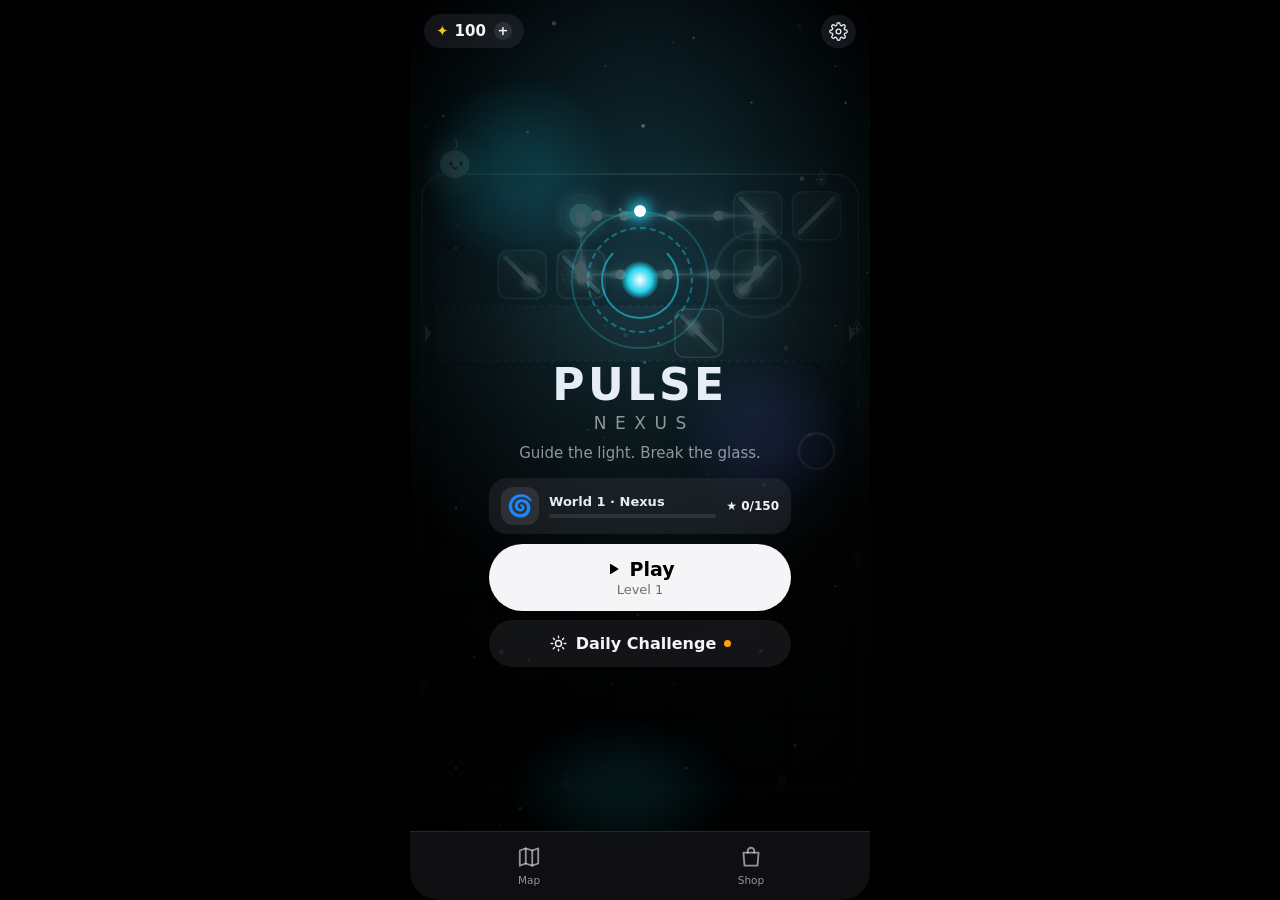
==== play/index.html @ a7caca84 "Publish the challenge page (play/): friends open the same level from a challenge link Co-Authored-By" ====
<!DOCTYPE html>
<html lang="en">
<head>
<meta property="og:title" content="Pulse Nexus — can you beat my score?">
<meta property="og:description" content="Guide the light, break the glass. Play this level right here, then get the game.">
<meta property="og:image" content="https://bukhaa0s-cyber.github.io/pulse-nexus-site/icon.png">
<meta property="og:type" content="website">
<meta name="twitter:card" content="summary">
<meta name="apple-itunes-app" content="app-id=6828459834">
<meta charset="UTF-8">
<meta name="viewport" content="width=device-width,initial-scale=1,maximum-scale=1,user-scalable=no,viewport-fit=cover">
<meta name="theme-color" content="#04060a">
<title>Pulse Nexus</title>
<style>
:root{--accrgb:34,211,238;--bg1:#0c1424;--bg2:#04060a;--bg:#04060a;--panel:rgba(12,17,28,.94);--line:rgba(255,255,255,.09);--cy:#22d3ee;--am:#fbbf24;--ro:#f43f5e;--em:#34d399;--vi:#c084fc;--tx:#e6edf7;--mut:#8a97ab}
*{box-sizing:border-box;-webkit-tap-highlight-color:transparent;-webkit-user-select:none;user-select:none}
html,body{margin:0;height:100%;background:#020305;color:var(--tx);font-family:system-ui,-apple-system,"Segoe UI",Roboto,Tahoma,Arial,sans-serif;overflow:hidden;overscroll-behavior:none}
body{display:flex;align-items:center;justify-content:center}
button{font:inherit;color:inherit;border:0;background:none;cursor:pointer;padding:0}
#app{position:relative;width:100%;height:100dvh;max-width:460px;max-height:940px;display:flex;flex-direction:column;background:radial-gradient(120% 70% at 50% 0%,var(--bg1) 0%,var(--bg2) 62%);overflow:hidden;transition:background .6s}
@media(min-width:500px){#app{border-radius:28px;border:1px solid var(--line);box-shadow:0 30px 80px rgba(0,0,0,.6)}}
.hud{display:flex;align-items:center;gap:8px;padding:max(14px,env(safe-area-inset-top)) 14px 6px}
.sp{flex:1}
.chip{display:flex;align-items:center;gap:6px;padding:7px 11px;border-radius:14px;background:rgba(255,255,255,.045);border:1px solid var(--line);font-weight:800;font-size:13px;transition:transform .12s,background .12s}
.chip:active{transform:scale(.94);background:rgba(255,255,255,.1)}
.chip small{font-size:10px;color:var(--mut);font-weight:700;letter-spacing:.06em}
.chip b{font-variant-numeric:tabular-nums}
.chip.lvl b{color:var(--cy);font-size:15px}
.heart{color:var(--ro)}.gem{color:var(--am)}
.chip .t{font-size:10px;color:var(--mut);font-weight:700;min-width:30px}
.tags{display:flex;justify-content:center;gap:6px;min-height:24px;padding:0 14px;flex-wrap:wrap}
.tag{font-size:10px;font-weight:800;letter-spacing:.05em;text-transform:uppercase;padding:3px 9px;border-radius:99px;background:rgba(var(--accrgb),.1);border:1px solid rgba(var(--accrgb),.25);color:#7ee7f7}
.tag.boss{background:rgba(244,63,94,.12);border-color:rgba(244,63,94,.4);color:#fda4af}
.tag.new{background:linear-gradient(90deg,rgba(251,191,36,.25),rgba(249,115,22,.2));border-color:rgba(251,191,36,.6);color:#fde68a;animation:pl 1.6s infinite}
.tag.train{background:rgba(52,211,153,.12);border-color:rgba(52,211,153,.45);color:#a7f3d0}
.tag.relief{background:rgba(52,211,153,.1);border-color:rgba(52,211,153,.3);color:#86efac}
.goal{display:flex;justify-content:space-between;align-items:center;gap:8px;padding:6px 14px 0;flex-wrap:wrap}
.pill{display:flex;align-items:center;gap:7px;padding:6px 13px;border-radius:99px;background:rgba(255,255,255,.04);border:1px solid var(--line);font-size:11px;font-weight:800}
.pill span{color:var(--mut);text-transform:uppercase;letter-spacing:.07em;font-size:10px}
.pill b{font-size:14px;font-variant-numeric:tabular-nums;display:inline-block}
.pill.moves{background:rgba(244,63,94,.09);border-color:rgba(244,63,94,.28)}
.pill.moves b{color:#fb7185;font-size:17px}
.pill.moves.ok b{color:#67e8f9}
.stars{letter-spacing:2px;color:var(--am);font-size:13px}
#stage{position:relative;flex:1;min-height:0}
#cv{position:absolute;inset:0;width:100%;height:100%;touch-action:none;cursor:pointer}
#toast{position:absolute;left:50%;bottom:10px;transform:translate(-50%,8px);opacity:0;transition:.25s;pointer-events:none;background:rgba(10,15,26,.95);border:1px solid rgba(var(--accrgb),.35);padding:9px 16px;border-radius:16px;font-size:12px;font-weight:600;text-align:center;max-width:90%;z-index:5}
#toast.on{opacity:1;transform:translate(-50%,0)}
.foot{display:flex;gap:10px;padding:8px 14px max(18px,env(safe-area-inset-bottom))}
.boost{flex:1;display:flex;align-items:center;justify-content:center;gap:9px;padding:11px;border-radius:18px;background:rgba(255,255,255,.04);border:1px solid var(--line);font-weight:800;font-size:12px;transition:transform .12s}
.boost:active{transform:scale(.95)}
.boost i{font-style:normal;font-size:18px}
.boost em{font-style:normal;font-size:10px;color:var(--am);display:block;font-weight:800}
#overlay{position:absolute;inset:0;z-index:30;display:none;align-items:center;justify-content:center;padding:18px;background:rgba(2,4,8,.9);}
#overlay.show{display:flex}
#overlay.soft{background:rgba(2,4,8,.08);}
.card.soft{background:rgba(10,15,26,.82);border-color:rgba(255,255,255,.14)}
.card{width:100%;max-width:340px;max-height:92%;overflow:auto;background:var(--panel);border:1px solid var(--line);border-radius:26px;padding:22px 20px;text-align:center;box-shadow:0 24px 60px rgba(0,0,0,.6);animation:pop .28s cubic-bezier(.2,.9,.3,1.2)}
/* nothing animates where it can't be seen: the home screen keeps 11 looping animations, paused while a level is open */
#title.hide,#title.hide *,#title.hide *::before,#title.hide *::after{animation-play-state:paused!important}
.sp-cell.claimed{animation:spc .45s cubic-bezier(.3,1.7,.5,1)}@keyframes spc{40%{transform:scale(1.12);box-shadow:0 0 18px rgba(251,191,36,.55)}}
.sp-pop{position:absolute;z-index:70;transform:translate(-50%,0);font-weight:900;color:var(--am);text-shadow:0 0 10px rgba(251,191,36,.8);pointer-events:none;animation:spp .9s ease-out forwards}@keyframes spp{to{transform:translate(-50%,-46px);opacity:0}}
@keyframes pop{from{transform:scale(.9);opacity:0}to{transform:none;opacity:1}}
.card h2{margin:6px 0 2px;font-size:20px;font-weight:900;letter-spacing:.02em}
.card p{margin:4px 0 14px;font-size:12.5px;color:var(--mut);line-height:1.55}
.tipdemo{position:relative;width:100%;max-width:300px;aspect-ratio:1/1;margin:-4px auto 10px;border-radius:22px;overflow:hidden;background:radial-gradient(circle at 50% 40%,rgba(var(--accrgb),.12),rgba(2,4,8,.6) 70%);box-shadow:inset 0 0 0 1px rgba(255,255,255,.06)}
.tipdemo canvas{position:absolute;inset:0;width:100%;height:100%;display:block}
.tipdemo .badge.mini{position:absolute;top:10px;inset-inline-start:10px;width:38px;height:38px;border-radius:12px;font-size:19px;margin:0}
.badge{width:62px;height:62px;border-radius:20px;margin:0 auto 6px;display:flex;align-items:center;justify-content:center;font-size:30px;background:linear-gradient(135deg,#22d3ee,#34d399);box-shadow:0 10px 28px rgba(var(--accrgb),.35);color:#04121a}
.badge.bad{background:linear-gradient(135deg,#f43f5e,#dc2626);box-shadow:0 10px 28px rgba(244,63,94,.4);color:#fff}
.badge.gold{background:linear-gradient(135deg,#fbbf24,#f97316);box-shadow:0 10px 28px rgba(251,191,36,.35);color:#1a1000}
.badge.vi{background:linear-gradient(135deg,#c084fc,#6366f1);box-shadow:0 10px 28px rgba(192,132,252,.35);color:#fff}
.bigstars{font-size:34px;letter-spacing:6px;margin:4px 0 8px}
.bigstars .st{position:relative;display:inline-block}
.bigstars .st.burst::after{content:'';position:absolute;left:50%;top:50%;width:46px;height:46px;margin:-23px;border-radius:50%;border:2px solid rgba(251,191,36,.85);box-shadow:0 0 14px rgba(251,191,36,.6);animation:ring .6s ease-out forwards;pointer-events:none}
.bigstars .spk{position:absolute;left:50%;top:50%;width:6px;height:6px;margin:-3px;border-radius:50%;background:#fff3c4;box-shadow:0 0 8px #fbbf24;pointer-events:none;animation:spk .75s cubic-bezier(.2,.7,.3,1) forwards}
@keyframes spk{from{transform:rotate(var(--a)) translateX(4px) scale(1)}to{transform:rotate(var(--a)) translateX(var(--r)) scale(.15);opacity:0}}
.stotal{display:inline-flex;align-items:center;gap:6px;margin:-2px auto 6px;padding:5px 12px;border-radius:99px;background:rgba(251,191,36,.12);border:1px solid rgba(251,191,36,.35);font-weight:900;color:#fde68a}
.stotal span{color:var(--am);font-size:16px;text-shadow:0 0 10px rgba(251,191,36,.7)}.stotal em{font-style:normal;font-size:11px;opacity:.75;font-weight:800}
.flystar{font-size:24px}
.bigstars .off{color:rgba(255,255,255,.14)}.bigstars .on{color:var(--am);text-shadow:0 0 14px rgba(251,191,36,.6)}
.btn{display:flex;align-items:center;justify-content:center;gap:8px;width:100%;padding:13px;margin-top:9px;border-radius:15px;font-weight:900;font-size:12.5px;letter-spacing:.05em;text-transform:uppercase;background:rgba(255,255,255,.07);transition:transform .12s}
.btn:active{transform:scale(.96)}
.btn.primary{background:linear-gradient(90deg,#06b6d4,#0ea5e9);color:#fff;box-shadow:0 8px 22px rgba(14,165,233,.35)}
.btn.gold{background:linear-gradient(90deg,#f59e0b,#f97316);color:#1a0d00}
.btn.dis{opacity:.4;pointer-events:none}
.row{display:flex;gap:8px}.row .btn{margin-top:9px}
.reward{display:flex;justify-content:center;gap:6px;align-items:center;font-weight:900;color:var(--am);font-size:15px;margin-bottom:6px}
.grid{display:grid;grid-template-columns:repeat(5,1fr);gap:8px;margin:10px 0}
.lv{aspect-ratio:1;border-radius:14px;background:rgba(255,255,255,.05);border:1px solid var(--line);font-weight:900;font-size:15px;display:flex;flex-direction:column;align-items:center;justify-content:center;gap:1px}
.lv small{font-size:8px;color:var(--am);letter-spacing:1px;line-height:1}
.lv.cur{border-color:var(--cy);background:rgba(var(--accrgb),.14);box-shadow:0 0 14px rgba(var(--accrgb),.3)}
.lv.lock{opacity:.3;pointer-events:none}
.pack{display:flex;align-items:center;justify-content:space-between;padding:12px 14px;margin-top:8px;border-radius:15px;background:rgba(255,255,255,.05);border:1px solid var(--line);font-weight:800;font-size:14px;width:100%}
.pack.pop{border-color:rgba(251,191,36,.7);box-shadow:0 0 16px rgba(251,191,36,.25)}.ptag.bn{background:#34d399;color:#03140f;direction:ltr;unicode-bidi:isolate}.ptag{white-space:nowrap;display:inline-block;margin-top:2px}
.pack span:last-child{white-space:nowrap;flex-shrink:0;background:linear-gradient(90deg,#10b981,#06b6d4);padding:6px 12px;border-radius:10px;font-size:12px;color:#03140f}
.test{font-size:9px;color:var(--ro);font-weight:800;letter-spacing:.1em}
.opt{display:flex;justify-content:space-between;align-items:center;padding:12px 4px;border-bottom:1px solid var(--line);font-weight:700;font-size:13px}
.seg{display:flex;gap:6px}.seg button{padding:6px 12px;border-radius:10px;background:rgba(255,255,255,.06);font-weight:800;font-size:12px}.seg button.on{background:var(--cy);color:#02222a}
#adsim{position:absolute;inset:0;z-index:50;display:none;flex-direction:column;align-items:center;justify-content:space-between;padding:22px;background:rgba(0,0,0,.97)}
#adsim.show{display:flex}
.shake{animation:sk .4s}@keyframes sk{20%{transform:translateX(-5px)}40%{transform:translateX(5px)}60%{transform:translateX(-3px)}80%{transform:translateX(3px)}}
.line{font-size:13px;font-weight:800;color:#fcd34d;margin:2px 0 4px}.line b{color:var(--am)}
.line.chest{background:rgba(251,191,36,.1);border:1px solid rgba(251,191,36,.3);border-radius:12px;padding:8px}
.skins{display:grid;grid-template-columns:repeat(4,1fr);gap:7px;margin-top:8px}
.skin{padding:9px 2px;border-radius:13px;background:rgba(255,255,255,.05);border:1px solid var(--line);font-size:10px;font-weight:800;display:flex;flex-direction:column;align-items:center;gap:5px}
.skin i{width:18px;height:18px;border-radius:50%;display:block}
.skin.eq{border-color:var(--cy);box-shadow:0 0 12px rgba(var(--accrgb),.4)}
.sec{font-size:10px;letter-spacing:.14em;color:var(--mut);font-weight:900;text-transform:uppercase;margin:14px 0 2px;text-align:start}
.offer{background:linear-gradient(135deg,rgba(251,191,36,.18),rgba(249,115,22,.14));border:1px solid rgba(251,191,36,.5);border-radius:18px;padding:12px;margin-top:8px;text-align:start}
.offer.pass{background:linear-gradient(135deg,rgba(192,132,252,.2),rgba(34,211,238,.14));border-color:rgba(192,132,252,.55)}.offer.pass b{color:#e9d5ff}.offer.pass span{color:#d8b4fe}
.offer b{display:block;font-size:14px;color:#fde68a}.offer span{display:block;font-size:11px;color:#fcd34d;opacity:.85;margin:3px 0 8px}
.small{padding:10px;font-size:11px}
.pulse{animation:pl 1.4s infinite}
#wmap{position:absolute;inset:0;z-index:25;display:none;flex-direction:column;background:#04060a}
#wmap.show{display:flex}
.wm-top{display:flex;align-items:center;gap:10px;padding:max(14px,env(safe-area-inset-top)) 14px 10px;background:rgba(4,6,10,.96);border-bottom:1px solid var(--line);position:relative;z-index:5}
.wm-top b{flex:1;font-size:16px;font-weight:900;letter-spacing:.04em}
.wm-far{position:absolute;left:0;right:0;top:0;height:300%;pointer-events:none;z-index:0;will-change:transform;background-image:radial-gradient(1.4px 1.4px at 12% 18%,rgba(255,255,255,.75),transparent 60%),radial-gradient(1px 1px at 66% 32%,rgba(255,255,255,.55),transparent 60%),radial-gradient(1.6px 1.6px at 88% 72%,rgba(255,255,255,.7),transparent 60%),radial-gradient(1px 1px at 38% 84%,rgba(255,255,255,.5),transparent 60%),radial-gradient(1.2px 1.2px at 52% 56%,rgba(255,255,255,.45),transparent 60%),radial-gradient(1px 1px at 24% 64%,rgba(255,255,255,.4),transparent 60%);background-size:260px 300px}
.wm-fx{position:absolute;inset:0;pointer-events:none;z-index:2;overflow:hidden}
.wm-fx i{position:absolute;width:5px;height:5px;border-radius:50%;background:#fff;opacity:0;box-shadow:0 0 8px 2px rgba(var(--wr),.8);animation:wmp var(--d,9s) linear infinite;animation-delay:var(--dl,0s)}
@keyframes wmp{0%{transform:translate(0,30px) scale(.4);opacity:0}15%{opacity:.8}85%{opacity:.5}100%{transform:translate(var(--dx,20px),-140px) scale(1);opacity:0}}
.wm-scroll{flex:1;overflow-y:auto;overflow-x:hidden;-webkit-overflow-scrolling:touch;touch-action:pan-y;position:relative;z-index:1}
#wmInner{position:relative;width:100%}
.wm-band{position:absolute;left:0;right:0;overflow:hidden;content-visibility:auto;contain:layout paint}
#tModes{display:flex;gap:6px;width:100%;margin:2px 0 10px;padding:4px;border-radius:16px;background:rgba(255,255,255,.05);border:1px solid rgba(255,255,255,.08)}
#tModes button{flex:1;padding:9px 4px;border-radius:12px;font-weight:900;font-size:13px;color:#cbd5e1;background:transparent;border:1px solid transparent;transition:background .2s,color .2s}
#tModes button.on.m0{background:rgba(34,211,238,.16);color:#fff;border-color:rgba(34,211,238,.5)}
#tModes button.on.m1{background:linear-gradient(160deg,rgba(251,146,60,.3),rgba(239,68,68,.18));color:#fff;border-color:rgba(251,146,60,.65);box-shadow:0 0 16px rgba(251,146,60,.25)}
#tModes button.on.m2{background:linear-gradient(160deg,rgba(225,29,72,.35),rgba(126,34,206,.3));color:#fff;border-color:rgba(244,63,94,.7);box-shadow:0 0 18px rgba(225,29,72,.35)}
#tModes button.lk{opacity:.45}
#title.md1 #btnPlay{background:linear-gradient(170deg,#fdba74,#f97316 45%,#dc2626)}
#title.md2 #btnPlay{background:linear-gradient(170deg,#fb7185,#e11d48 45%,#6d28d9)}
#app.tier1 #hudLevel::before{content:'🔥';margin-inline-end:2px}#app.tier2 #hudLevel::before{content:'☠';margin-inline-end:2px}
#app.tier1 #btnMap{border-color:rgba(251,146,60,.6)}#app.tier2 #btnMap{border-color:rgba(244,63,94,.7);box-shadow:0 0 12px rgba(225,29,72,.35)}
a.btn{display:flex;align-items:center;justify-content:center;text-decoration:none;color:var(--tx)}
#webApp{width:100%}
.wm-seam{position:absolute;left:0;right:0;height:140px;pointer-events:none;background:radial-gradient(65% 42% at 28% 55%,rgba(var(--a),.24),transparent 70%),radial-gradient(65% 42% at 72% 45%,rgba(var(--b),.24),transparent 70%)}
.wm-seam svg{position:absolute;left:0;top:0;overflow:visible}.wm-seam path{fill:none;stroke-linecap:round}
.wm-seam .w1{stroke-width:22;opacity:.16}.wm-seam .w2{stroke-width:2.6;opacity:.9;stroke-dasharray:2 12;animation:sdash 5s linear infinite}.wm-seam .w3{stroke-width:1.2;opacity:.35}
@keyframes sdash{to{stroke-dashoffset:-140}}
.wm-seam i{position:absolute;width:5px;height:5px;border-radius:50%;background:#fff;box-shadow:0 0 10px 2px rgba(var(--mc),.85);animation:smote var(--d) ease-in-out var(--dl) infinite alternate}
@keyframes smote{from{transform:translateY(16px) scale(.6);opacity:.15}to{transform:translateY(-20px) scale(1);opacity:1}}
.wm-band::after{content:'';position:absolute;inset:0;background:radial-gradient(60% 30% at 50% 50%,rgba(var(--wr),.12),transparent)}
.wm-scene{position:absolute;left:0;top:0;width:100%;height:100%;overflow:visible}
.wm-scene .an{animation:wsway 7s ease-in-out infinite alternate;transform-origin:50% 100%}
.wm-scene .an2{animation:wflo 5s ease-in-out infinite alternate}
.wm-scene .rise{animation:wrise 9s linear infinite}
.wm-scene .spin{animation:wspin 40s linear infinite;transform-box:fill-box;transform-origin:center}
.wm-scene .twk{animation:wtwk 2.6s ease-in-out infinite alternate}
@keyframes wsway{to{transform:skewX(4deg) translateX(10px)}}@keyframes wflo{to{transform:translateY(-14px)}}@keyframes wrise{to{transform:translateY(-120px);opacity:0}}@keyframes wspin{to{transform:rotate(360deg)}}@keyframes wtwk{from{opacity:.25}to{opacity:1}}
.wm-gate{position:absolute;left:50%;transform:translateX(-50%);width:min(86%,330px);display:flex;align-items:center;gap:12px;padding:10px 14px;border-radius:22px;background:linear-gradient(135deg,rgba(var(--wr),.22),rgba(6,9,16,.9) 55%);border:1.5px solid rgba(var(--wr),.65);box-shadow:0 0 0 4px rgba(var(--wr),.08),0 12px 36px rgba(0,0,0,.55),0 0 30px rgba(var(--wr),.3),inset 0 1px 0 rgba(255,255,255,.18);z-index:4;color:#fff;overflow:hidden}
.wm-gate::before,.wm-gate::after{content:'';position:absolute;top:-30px;bottom:-30px;width:3px;background:linear-gradient(180deg,transparent,rgba(var(--wr),.9),transparent);opacity:.7}
.wm-gate::before{left:6px}.wm-gate::after{right:6px}
.wm-gate .g-ico{width:50px;height:50px;border-radius:50%;flex:none;display:flex;align-items:center;justify-content:center;font-size:27px;background:radial-gradient(circle at 35% 30%,rgba(255,255,255,.35),rgba(var(--wr),.35) 60%,rgba(var(--wr),.1));box-shadow:0 0 18px rgba(var(--wr),.6),inset 0 0 0 2px rgba(255,255,255,.35);margin-inline-start:4px}
.wm-gate .g-txt{flex:1;min-width:0;text-align:left}.wm-gate .g-txt small{display:block;font-size:10px;font-weight:800;letter-spacing:.12em;color:var(--wc);opacity:.9;text-transform:uppercase}
.wm-gate .g-txt b{display:block;font-size:17px;font-weight:900;letter-spacing:.02em;white-space:nowrap;overflow:hidden;text-overflow:ellipsis;text-shadow:0 0 14px rgba(var(--wr),.6)}
.wm-gate .g-txt span{display:block;font-size:11px;font-weight:800;color:#fde68a;margin-top:2px}
.wm-gate .g-bar{height:5px;border-radius:3px;background:rgba(255,255,255,.12);margin-top:5px;overflow:hidden;width:80%}.wm-gate .g-bar i{display:block;height:100%;background:linear-gradient(90deg,var(--am),#fde68a);border-radius:3px}
.wm-gate.lk{border-style:dashed;border-color:rgba(var(--wr),.45);background:linear-gradient(135deg,rgba(var(--wr),.1),rgba(6,9,16,.92) 55%)}
.wm-gate.lk .g-ico{filter:grayscale(.5);opacity:.7}.wm-gate.lk .g-txt b{color:#cbd5e1}
.wm-gate.lk .g-lock{position:absolute;inset:0;background:linear-gradient(100deg,transparent 30%,rgba(255,255,255,.08) 50%,transparent 70%);background-size:300% 100%;animation:gsh 3.6s linear infinite;pointer-events:none}
@keyframes gsh{to{background-position:-300% 0}}
.wm-gate .g-ch{flex:none;font-size:22px;filter:drop-shadow(0 0 8px rgba(var(--wr),.6))}
.wm-path{position:absolute;left:0;top:0;width:100%;z-index:1;pointer-events:none;overflow:visible}
.wm-node{position:absolute;width:54px;height:54px;margin:-27px 0 0 -27px;border-radius:50%;display:flex;align-items:center;justify-content:center;font-weight:900;font-size:17px;color:#04121a;background:radial-gradient(circle at 35% 28%,#fff 0%,rgba(var(--wr),1) 50%,rgba(var(--wr),.7) 100%);border:3px solid rgba(255,255,255,.75);box-shadow:0 6px 0 rgba(0,0,0,.35),0 10px 18px rgba(0,0,0,.5),0 0 18px rgba(var(--wr),.55),inset 0 -5px 0 rgba(0,0,0,.18),inset 0 2px 0 rgba(255,255,255,.5);z-index:3;transition:transform .12s;text-shadow:0 1px 0 rgba(255,255,255,.4)}
.wm-node:active{transform:translateY(3px);box-shadow:0 3px 0 rgba(0,0,0,.35),0 6px 12px rgba(0,0,0,.5),0 0 18px rgba(var(--wr),.55),inset 0 -5px 0 rgba(0,0,0,.18)}
.wm-node small{position:absolute;bottom:-19px;left:50%;transform:translateX(-50%);font-size:11px;letter-spacing:1px;white-space:nowrap;text-shadow:0 1px 3px #000;color:rgba(255,255,255,.22)}
.wm-node small b{color:var(--am);font-weight:400;text-shadow:0 0 6px rgba(251,191,36,.7)}
.wm-node.locked{background:radial-gradient(circle at 35% 28%,rgba(255,255,255,.16),rgba(20,26,40,.95) 60%);color:rgba(255,255,255,.3);border-color:rgba(255,255,255,.14);box-shadow:0 4px 0 rgba(0,0,0,.35),0 8px 14px rgba(0,0,0,.45),inset 0 -4px 0 rgba(0,0,0,.3);text-shadow:none;font-size:14px}
.wm-node.boss{width:68px;height:68px;margin:-34px 0 0 -34px;font-size:20px;border-width:4px;border-color:#fde68a;background:radial-gradient(circle at 35% 28%,#fff 0%,#fbbf24 40%,rgba(var(--wr),1) 100%)}
.wm-node.boss.locked{background:radial-gradient(circle at 35% 28%,rgba(255,255,255,.16),rgba(20,26,40,.95) 60%);border-color:rgba(251,191,36,.35)}
.wm-node.boss::before{content:'👑';position:absolute;top:-24px;font-size:20px;filter:drop-shadow(0 2px 4px rgba(0,0,0,.6))}
.wm-node.special{border-color:#fbbf24;box-shadow:0 6px 0 rgba(0,0,0,.35),0 0 0 3px rgba(251,191,36,.35),0 0 22px rgba(251,191,36,.7)}
.wm-node.cur{border-color:#fff;box-shadow:0 6px 0 rgba(0,0,0,.35),0 0 0 7px rgba(var(--wr),.28),0 0 34px rgba(var(--wr),.95),inset 0 -5px 0 rgba(0,0,0,.18)}
.wm-node.cur::after{content:'';position:absolute;inset:-14px;border-radius:50%;border:2px solid rgba(var(--wr),.8);animation:ring 1.8s ease-out infinite}
@keyframes ring{from{transform:scale(.6);opacity:1}to{transform:scale(1.5);opacity:0}}
.wm-node .nw{position:absolute;top:-10px;right:-18px;font-size:8px;font-weight:900;padding:2px 5px;border-radius:6px;background:#f59e0b;color:#1a0d00;box-shadow:0 2px 6px rgba(0,0,0,.5)}
.wm-node .gd{position:absolute;top:-8px;left:-11px;font-size:14px;filter:drop-shadow(0 0 6px #fde68a)}
.wm-mk{position:absolute;z-index:3;display:flex;align-items:center;gap:5px;padding:5px 9px 5px 6px;border-radius:99px;background:rgba(6,9,16,.85);border:1px solid rgba(var(--wr),.5);font-size:10.5px;font-weight:900;color:#fff;white-space:nowrap;box-shadow:0 4px 12px rgba(0,0,0,.5),0 0 12px rgba(var(--wr),.25);pointer-events:none;transform:translateY(-50%)}
.wm-mk i{font-style:normal;font-size:15px;line-height:1}
.wm-mk.chest{padding:4px 8px;font-size:17px;border-color:rgba(251,191,36,.6);background:radial-gradient(circle at 50% 30%,rgba(251,191,36,.3),rgba(6,9,16,.9) 70%);animation:lb 2.2s ease-in-out infinite}
.wm-mk.chest.got{opacity:.5;animation:none;filter:grayscale(.6)}
.wm-mk.chest em{position:absolute;bottom:-14px;left:50%;transform:translateX(-50%);font-style:normal;font-size:9px;color:#fde68a;letter-spacing:.04em}
.wm-mk.lk{opacity:.55}.wm-mk::before{content:'';position:absolute;top:50%;width:14px;height:2px;background:rgba(var(--wr),.6)}
.wm-mk.l::before{right:-14px}.wm-mk.r::before{left:-14px}
.wm-foot{display:flex;gap:8px;padding:10px 14px max(14px,env(safe-area-inset-bottom));background:rgba(4,6,10,.96);border-top:1px solid var(--line);position:relative;z-index:5}
.wm-foot .btn{margin:0;width:auto;flex:0 0 54px}.wm-foot .btn.primary{flex:1}
.lumi{position:absolute;width:34px;height:32px;margin:-16px 0 0 -17px;border-radius:50%;background:radial-gradient(circle at 38% 32%,#fff 0%,var(--wc) 75%);box-shadow:0 0 22px var(--wc);animation:lb 1.1s ease-in-out infinite;z-index:6}
.lumi::before,.lumi::after{content:'';position:absolute;top:12px;width:4px;height:7px;border-radius:3px;background:#0b1220}
.lumi::before{left:11px}.lumi::after{right:11px}
@keyframes lb{50%{transform:translateY(-6px)}}
.wi{border-radius:22px;padding:26px 16px 18px;margin:-22px -20px 6px;color:#fff;position:relative;overflow:hidden}
.wi .ico{font-size:58px;line-height:1;filter:drop-shadow(0 0 18px rgba(255,255,255,.4));animation:lb 1.6s ease-in-out infinite}
.wi h2{font-size:24px!important;margin-top:10px!important}
.ptag{font-style:normal;font-size:9px;font-weight:900;padding:2px 6px;border-radius:6px;background:#f59e0b;color:#1a0d00;margin-inline-start:6px;vertical-align:2px}
.sp-bar{position:relative;height:24px;border-radius:12px;background:rgba(255,255,255,.07);overflow:hidden;margin:4px 0 8px}.sp-bar i{position:absolute;inset-block:0;inset-inline-start:0;background:linear-gradient(90deg,#8b5cf6,#22d3ee)}.sp-bar span{position:relative;font-size:11px;font-weight:900;line-height:24px}
.sp-head,.sp-row{display:grid;grid-template-columns:30px 1fr 1fr;gap:6px;align-items:center}.sp-head{font-size:10px;font-weight:900;color:var(--mut);margin-top:8px;text-transform:uppercase;letter-spacing:.08em}
.sp-head.np,.np .sp-row{grid-template-columns:30px 1fr}.sp-list{max-height:250px;overflow:auto;margin-top:4px}.sp-row{padding:4px 0;border-bottom:1px solid var(--line)}.sp-row b{font-size:12px;color:var(--mut)}.sp-row.got b{color:#c4b5fd}
.sp-cell{padding:8px 4px;border-radius:10px;background:rgba(255,255,255,.04);border:1px solid var(--line);font-size:11px;font-weight:800;opacity:.55}
.sp-cell.pr{background:rgba(192,132,252,.08);border-color:rgba(192,132,252,.25)}.sp-cell.can{opacity:1;border-color:var(--am);box-shadow:0 0 10px rgba(251,191,36,.35);animation:pl 1.4s infinite}.sp-cell.done{opacity:.8;color:#86efac}
.fr{width:18px;height:18px;display:block;border-radius:5px;border:2px solid #22d3ee}.fr-world{border-color:#94a3b8}.fr-frost,.fr-ice{border-color:#e0f2fe}.fr-obsidian{border-color:#f97316;background:#1c1917}.fr-water{border-color:#60a5fa}.fr-mashrabiya{border-color:#f5c26b}.fr-leaves{border-color:#84cc16}
.fr-holo{border-color:#f472b6;border-image:linear-gradient(135deg,#f472b6,#22d3ee,#fbbf24) 1}.fr-corona{border-color:#facc15;box-shadow:0 0 8px #facc15}.fr-royal{border-color:#fbbf24;box-shadow:inset 0 0 0 2px #b45309}
.lvbadge{width:64px;height:64px;margin:0 auto 4px;border-radius:50%;display:flex;align-items:center;justify-content:center;font-size:24px;font-weight:900;background:radial-gradient(circle at 35% 30%,#fff,var(--cy) 45%,rgba(var(--accrgb),.4));color:#04121a;box-shadow:0 0 26px rgba(var(--accrgb),.55)}
.goalrow{display:flex;justify-content:center;gap:10px;font-weight:900;font-size:15px}.goalrow span{padding:6px 14px;border-radius:12px;background:rgba(255,255,255,.06);border:1px solid var(--line)}
.bsts{display:grid;grid-template-columns:repeat(3,1fr);gap:8px;margin-top:8px}
.bst{display:flex;flex-direction:column;align-items:center;gap:3px;padding:10px 4px;border-radius:16px;background:rgba(255,255,255,.05);border:1.5px solid var(--line);transition:transform .12s,border-color .15s,box-shadow .15s}
.bst i{font-style:normal;font-size:22px}.bst b{font-size:11px}.bst span{font-size:10px;color:var(--am);font-weight:800}
.bst.on{border-color:var(--am);background:rgba(251,191,36,.12);box-shadow:0 0 16px rgba(251,191,36,.35);transform:translateY(-2px)}
.bump{animation:bump .38s cubic-bezier(.3,1.7,.5,1)}@keyframes bump{35%{transform:scale(1.2)}}
.pill.moves.low{animation:lowp .9s infinite}@keyframes lowp{50%{box-shadow:0 0 18px rgba(244,63,94,.55);border-color:rgba(244,63,94,.7)}}@keyframes pl{50%{opacity:.7;transform:scale(1.02)}}

#bg{position:absolute;inset:0;width:100%;height:100%;pointer-events:none;z-index:0}
.hud,.tags,.goal,#stage,.foot{position:relative;z-index:1}
.st{display:inline-block;opacity:0;transform:scale(2.6)}
.st.drop{animation:drop .5s cubic-bezier(.2,1.4,.4,1) forwards}
@keyframes drop{0%{opacity:0;transform:scale(2.8) translateY(-24px)}60%{opacity:1;transform:scale(.88)}100%{opacity:1;transform:scale(1)}}
.fly{position:absolute;z-index:60;color:var(--am);font-weight:900;font-size:20px;pointer-events:none;text-shadow:0 0 10px rgba(251,191,36,.8)}
.chip.pop{animation:cp .35s}@keyframes cp{40%{transform:scale(1.18);background:rgba(251,191,36,.2)}}
#title{position:absolute;inset:0;z-index:40;display:flex;flex-direction:column;align-items:stretch;text-align:center;background:radial-gradient(90% 55% at 50% 30%,rgba(var(--accrgb),.2),rgba(2,4,8,.8) 72%);transition:opacity .55s;overflow:hidden}
#title.hide{opacity:0;pointer-events:none}button,.btn,.chip{touch-action:manipulation;-webkit-tap-highlight-color:transparent}
.t-sky{position:absolute;inset:0;pointer-events:none;overflow:hidden}
.t-sky i{position:absolute;border-radius:50%;opacity:.5;will-change:transform;-webkit-mask:radial-gradient(closest-side,#000 25%,transparent);mask:radial-gradient(closest-side,#000 25%,transparent)}
.t-sky .o1{width:200px;height:200px;left:2%;top:8%;background:rgba(var(--accrgb),.55);animation:tdrift 14s ease-in-out infinite alternate}
.t-sky .o2{width:180px;height:180px;right:4%;top:38%;background:rgba(var(--tr2),.45);animation:tdrift 18s ease-in-out infinite alternate-reverse}
.t-sky .o3{width:240px;height:150px;left:20%;bottom:4%;background:rgba(var(--accrgb),.35);animation:tdrift 22s ease-in-out infinite alternate}
@keyframes tdrift{to{transform:translate(40px,-30px) scale(1.15)}}
.t-sky .dust{position:absolute;inset:-10% 0 0;background-image:radial-gradient(1.5px 1.5px at 20% 30%,rgba(255,255,255,.7),transparent 60%),radial-gradient(1px 1px at 70% 15%,rgba(255,255,255,.55),transparent 60%),radial-gradient(1.5px 1.5px at 85% 60%,rgba(var(--accrgb),.8),transparent 60%),radial-gradient(1px 1px at 40% 75%,rgba(255,255,255,.5),transparent 60%),radial-gradient(1.2px 1.2px at 10% 85%,rgba(var(--accrgb),.7),transparent 60%),radial-gradient(1px 1px at 55% 50%,rgba(255,255,255,.4),transparent 60%);background-size:230px 260px;animation:tdust 40s linear infinite;opacity:.8}
@keyframes tdust{to{transform:translateY(60px)}}
.t-top,.tcontent,.t-nav{position:relative;z-index:2}
.t-top{display:flex;align-items:center;gap:8px;padding:max(14px,env(safe-area-inset-top)) 14px 0}
.t-top .chip{background:rgba(8,12,20,.82);padding:8px 12px;font-size:14px}
.t-top .chip.gemc b{color:#fde68a;font-size:15px}.t-top .chip.gemc .plus{width:18px;height:18px;border-radius:50%;background:var(--am);color:#1a0d00;font-size:13px;line-height:18px;font-weight:900;margin-inline-start:2px}
.t-top .chip.ico{font-size:17px;padding:7px 11px}
.tcontent{flex:1;min-height:0;width:100%;max-width:330px;margin:0 auto;padding:6px 14px 8px;overflow-y:auto;overscroll-behavior:contain;display:flex;flex-direction:column;justify-content:center;gap:0}
.logo{position:relative;width:138px;height:138px;margin:0 auto 14px;flex:none}
.logo i{position:absolute;border-radius:50%}
.logo .r1{inset:0;border:2px solid rgba(var(--accrgb),.25)}
.logo .r2{inset:16px;border:2px dashed rgba(var(--accrgb),.4);animation:spin 16s linear infinite reverse}
.logo .r3{inset:34px;border:2px solid rgba(var(--accrgb),.6);border-top-color:transparent;animation:spin 5s linear infinite}
.logo .core{inset:56px;background:radial-gradient(circle,#fff 0%,var(--cy) 45%,transparent 72%);animation:pl 2s infinite}
.logo .orb{left:50%;top:-6px;width:12px;height:12px;margin-left:-6px;background:#fff;box-shadow:0 0 14px 4px var(--cy);transform-origin:50% 81px;animation:spin 4s linear infinite}
#title .logo{width:138px;height:138px}#title .logo .r3{inset:30px}#title .logo .core{inset:50px}#title .logo .orb{transform-origin:50% 75px}
@keyframes spin{to{transform:rotate(360deg)}}
#title h1{margin:0;font-size:44px;font-weight:900;letter-spacing:.14em;line-height:1;text-shadow:0 0 30px rgba(var(--accrgb),.5)}
#title h1 span{display:block;margin-top:8px;font-size:20px;letter-spacing:.62em;margin-right:-.62em;background:linear-gradient(90deg,var(--cy),#fff,var(--cy));-webkit-background-clip:text;background-clip:text;color:transparent;text-shadow:none}
#tTag{margin:12px 0 16px;color:var(--mut);font-size:13px}
#tWorld{display:flex;align-items:center;gap:10px;padding:9px 12px;border-radius:16px;background:rgba(8,12,20,.5);border:1px solid rgba(var(--accrgb),.28);text-align:start;margin-bottom:10px}
#tWorld .wi-ico{width:38px;height:38px;border-radius:12px;display:flex;align-items:center;justify-content:center;font-size:21px;background:radial-gradient(circle at 35% 30%,rgba(255,255,255,.25),rgba(var(--accrgb),.25));box-shadow:inset 0 0 0 1px rgba(var(--accrgb),.4);flex:none}
#tWorld .wi-txt{flex:1;min-width:0}#tWorld .wi-txt b{display:block;font-size:13px;font-weight:900;white-space:nowrap;overflow:hidden;text-overflow:ellipsis}
#tWorld .wi-bar{height:6px;border-radius:3px;background:rgba(255,255,255,.1);margin-top:5px;overflow:hidden}#tWorld .wi-bar i{display:block;height:100%;border-radius:3px;background:linear-gradient(90deg,var(--am),#fde68a);box-shadow:0 0 8px rgba(251,191,36,.6);transition:width .6s}
#tWorld .wi-st{font-size:12px;font-weight:900;color:var(--am);white-space:nowrap;flex:none}
#btnPlay{position:relative;flex-direction:column;gap:2px;padding:13px 16px;border-radius:22px;margin-top:0;background:linear-gradient(170deg,#38e0f8,#06b6d4 45%,#0284c7);box-shadow:0 10px 30px rgba(var(--accrgb),.4),inset 0 1px 0 rgba(255,255,255,.55),inset 0 -3px 0 rgba(0,0,0,.18);color:#fff;text-transform:none;letter-spacing:0;overflow:hidden;animation:pglow 2.6s ease-in-out infinite}
#btnPlay::after{content:'';position:absolute;top:0;left:-60%;width:40%;height:100%;background:linear-gradient(100deg,transparent,rgba(255,255,255,.35),transparent);animation:sheen 3.2s ease-in-out infinite}
@keyframes sheen{0%,55%{transform:translateX(0)}100%{transform:translateX(475%)}}@keyframes pglow{50%{transform:scale(1.018)}}   /* transform-only: no layout/paint per frame */
#btnPlay .pm{font-size:22px;font-weight:900;letter-spacing:.12em;text-transform:uppercase;text-shadow:0 2px 6px rgba(0,0,0,.25)}
#btnPlay .ps{font-size:12.5px;font-weight:800;letter-spacing:.08em;opacity:.9;text-transform:uppercase;text-shadow:0 1px 3px rgba(0,0,0,.3)}
#title .tgrid{margin-top:9px}#title .tgrid .btn{background:rgba(255,255,255,.06);border:1px solid var(--line)}
#btnDaily{background:rgba(251,191,36,.07);border:1px solid rgba(251,191,36,.42);color:#fde68a}
#btnEvent{border:1px solid rgba(255,255,255,.14);background:rgba(255,255,255,.06)}
.t-nav{display:flex;justify-content:center;gap:10px;padding:10px 14px max(14px,env(safe-area-inset-bottom));background:linear-gradient(180deg,rgba(4,6,10,0),rgba(4,6,10,.85) 40%)}
.t-nav button{flex:1;max-width:118px;display:flex;flex-direction:column;align-items:center;gap:4px;padding:9px 6px 8px;border-radius:18px;background:rgba(12,17,28,.75);border:1px solid var(--line);font-size:10.5px;font-weight:800;color:var(--mut);letter-spacing:.03em;transition:transform .12s}
.t-nav button:active{transform:scale(.94)}.t-nav button i{font-style:normal;font-size:22px;line-height:1;filter:drop-shadow(0 0 6px rgba(var(--accrgb),.5))}
.t-nav button.hot{border-color:rgba(var(--accrgb),.5);color:#fff;background:rgba(var(--accrgb),.12)}
#title small{display:block;margin-top:16px;color:var(--mut);font-size:11px;letter-spacing:.08em}
.tgrid{display:grid;grid-template-columns:1fr 1fr;gap:8px;margin-top:9px}.tgrid.one{grid-template-columns:1fr}.tgrid.one .btn{font-size:12px}.tgrid .btn{margin:0;padding:11px 6px;font-size:11px}
@media(max-height:700px){#title .logo{width:96px;height:96px;margin-bottom:8px}#title .logo .r3{inset:22px}#title .logo .core{inset:36px}#title .logo .orb{transform-origin:50% 54px}#title h1{font-size:34px}#title h1 span{font-size:16px;margin-top:5px}#tTag{margin:6px 0 10px;font-size:12px}#btnPlay{padding:10px 16px}#btnPlay .pm{font-size:19px}#title .tgrid .btn,#btnDaily{padding:9px 6px}.t-nav button{padding:7px 6px 6px}.t-nav button i{font-size:20px}#tWorld{padding:7px 10px;margin-bottom:8px}}
#app.ontitle #overlay{z-index:45}
#app.ontitle #wmap.show{z-index:44}
#login{position:absolute;inset:0;z-index:46;display:none;align-items:center;justify-content:center;text-align:center;background:radial-gradient(90% 60% at 50% 35%,rgba(var(--accrgb),.2),rgba(4,6,10,0) 72%),#04060a}
#login.on{display:flex}#login h1{margin:0;font-size:42px;font-weight:900;letter-spacing:.14em;line-height:1;text-shadow:0 0 30px rgba(var(--accrgb),.5)}
#login h1 span{display:block;margin-top:8px;font-size:19px;letter-spacing:.62em;margin-right:-.62em;background:linear-gradient(90deg,var(--cy),#fff,var(--cy));-webkit-background-clip:text;background-clip:text;color:transparent}
#login h3{margin:26px 0 6px;font-size:19px;font-weight:900}#login p{margin:0 0 18px;color:var(--mut);font-size:13px;line-height:1.55}#login .logo{width:120px;height:120px;margin-bottom:20px}#login .logo .r3{inset:26px}#login .logo .core{inset:44px}#login .logo .orb{transform-origin:50% 66px}
.lg{display:flex;align-items:center;justify-content:center;gap:10px;width:100%;height:50px;border-radius:12px;font-weight:600;font-size:16px;margin-top:10px;letter-spacing:0;text-transform:none}.lg.apple{background:#fff;color:#000}.lg.google{background:#131314;color:#e3e3e3;border:1px solid #8e918f}.lg:disabled{opacity:.5}
#lgErr{color:#fb7185!important;min-height:18px;margin:12px 0 4px!important}#lgPriv{margin-top:14px;font-size:11px;color:var(--mut);text-decoration:underline}
.hud,.tags,.goal,#stage,.foot{transition:opacity .5s}
#app.ontitle .hud,#app.ontitle .tags,#app.ontitle .goal,#app.ontitle .foot{opacity:0}
#app.ontitle #stage{opacity:.32;pointer-events:none}
.seg.langs{flex-wrap:wrap;justify-content:center;gap:5px}.seg.langs button{padding:6px 9px;font-size:11px}
</style>
<style id="look">
/* 1.2 look: Apple / Tesla calm on black. Flat glass, one white button per screen, no glow on the interface;
   the light belongs to the board. The game world (board, map scenes) is untouched. */
:root{--ui:-apple-system,BlinkMacSystemFont,"SF Pro Text","SF Pro Display","SF Arabic",system-ui,"Segoe UI",Roboto,sans-serif;--el:#1C1C1E;--el2:#2C2C2E;--fill:rgba(118,118,128,.24);--fill2:rgba(118,118,128,.16);--hair:rgba(255,255,255,.1);--wt:#F5F5F7;--mut:rgba(235,235,245,.6)}
html,body{font-family:var(--ui);background:#000}
#app{background:radial-gradient(120% 70% at 50% 0%,var(--bg1) 0%,#000 64%)}
@media(min-width:500px){#app{border:0;box-shadow:0 30px 80px rgba(0,0,0,.6)}}
/* buttons: sentence case, one weight */
.btn{padding:14px;border-radius:999px;font-weight:600;font-size:16px;letter-spacing:0;text-transform:none;background:var(--fill);color:var(--wt)}
.btn.primary,.btn.primary:not(#btnPlay){background:var(--wt);color:#000;box-shadow:none}
.btn.gold{background:#F2B865;color:#1a1000;box-shadow:none}
.btn.small{padding:11px;font-size:14px}
.tgrid .btn{padding:12px 6px;font-size:14px}
/* chips on the home and in a level */
.chip{border:0;background:var(--fill2);border-radius:999px;padding:7px 12px;font-weight:600;-webkit-backdrop-filter:blur(20px);backdrop-filter:blur(20px)}
.chip small{letter-spacing:0;font-weight:500}
.chip svg,.t-top .chip svg{width:19px;height:19px;display:block}
.t-top .chip{background:var(--fill2);font-size:15px}
.t-top .chip.ico,#btnSettings{padding:7px 8px}
.t-top .chip.gemc b{color:var(--wt);font-weight:600}
.t-top .chip.gemc .plus{background:var(--fill);color:var(--wt);font-weight:600}
.pill{border:0;background:var(--fill2);font-weight:600}
.pill span{letter-spacing:0;text-transform:none;font-size:11px;font-weight:500}
.pill.moves{background:var(--fill2)}
.pill.moves b{color:var(--wt)}
.pill.moves.low b{color:#FF6961}
.tag{border:0;background:var(--fill2);color:var(--mut);letter-spacing:0;text-transform:none;font-weight:600;font-size:11px}
.tag.boss{border:0;background:rgba(255,69,58,.18);color:#FF6961}
.tag.new{border:0;background:rgba(242,184,101,.18);color:#F2B865;animation:none}
.tag.train,.tag.relief{border:0;background:rgba(48,209,88,.16);color:#7DDC94}
.boost{border:0;background:var(--fill2);border-radius:999px;font-weight:600;font-size:13px;padding:12px}
.boost em{color:var(--mut);font-weight:500}
/* home */
#title{background:radial-gradient(90% 55% at 50% 30%,rgba(var(--accrgb),.12),rgba(0,0,0,.85) 72%)}
.t-sky .o1,.t-sky .o2,.t-sky .o3{opacity:.28}
#title h1,#login h1{font-weight:700;letter-spacing:.08em;text-shadow:none}
#title h1 span,#login h1 span{background:none;-webkit-background-clip:border-box;background-clip:border-box;color:var(--mut);font-weight:500;letter-spacing:.5em;margin-right:-.5em;font-size:17px}
#tTag{color:var(--mut);font-size:15px}
#tWorld{border:0;background:var(--fill2);border-radius:18px;-webkit-backdrop-filter:blur(20px);backdrop-filter:blur(20px)}
#tWorld .wi-ico{box-shadow:none;background:var(--fill)}
#tWorld .wi-txt b{font-weight:600}
#tWorld .wi-bar{height:4px;background:var(--fill)}
#tWorld .wi-bar i{background:var(--wt);box-shadow:none}
#tWorld .wi-st{color:var(--wt);font-weight:600}
#btnPlay{border-radius:999px;padding:14px 16px;background:var(--wt);color:#000;box-shadow:none;animation:none}
#btnPlay::after{display:none}
#btnPlay .pm{font-size:19px;font-weight:700;letter-spacing:0;text-transform:none;text-shadow:none}
#btnPlay .ps{font-size:13px;font-weight:500;letter-spacing:0;text-transform:none;text-shadow:none;color:rgba(0,0,0,.55);opacity:1}
#title.md1 #btnPlay{background:#FF9F0A;color:#000}#title.md2 #btnPlay{background:#FF375F;color:#fff}#title.md2 #btnPlay .ps{color:rgba(255,255,255,.75)}
#btnDaily{border:0;background:var(--fill2);color:var(--wt)}
#btnEvent,#title .tgrid .btn{border:0;background:var(--fill2)}
#tModes{border:0;background:var(--fill2);border-radius:12px;padding:2px;gap:0}
#tModes button{border:0;border-radius:10px;font-weight:600;font-size:13px;color:var(--mut);padding:8px 4px}
#tModes button.on.m0,#tModes button.on.m1,#tModes button.on.m2{background:var(--el2);color:var(--wt);border:0;box-shadow:0 3px 8px rgba(0,0,0,.24)}
#tModes button.on.m1{color:#FF9F0A}#tModes button.on.m2{color:#FF6961}
.t-nav{gap:0;padding:6px 8px max(10px,env(safe-area-inset-bottom));background:rgba(22,22,24,.72);-webkit-backdrop-filter:saturate(180%) blur(20px);backdrop-filter:saturate(180%) blur(20px);border-top:.5px solid var(--hair)}
.t-nav button{max-width:none;border:0;background:none;border-radius:12px;font-size:10.5px;font-weight:500;letter-spacing:0;color:var(--mut);padding:6px 6px 4px}
.t-nav button i{filter:none;line-height:0}.t-nav button i svg{width:26px;height:26px}
.t-nav button.hot{background:none;color:var(--wt)}
/* cards: an Apple sheet */
.card{background:var(--el);border:0;border-radius:28px;padding:24px 20px 20px;box-shadow:0 30px 80px rgba(0,0,0,.6)}
.card.soft{background:rgba(28,28,30,.86);-webkit-backdrop-filter:blur(30px);backdrop-filter:blur(30px)}
.card h2{font-size:22px;font-weight:700;letter-spacing:0}
.card p{font-size:14px;color:var(--mut)}
#overlay{background:rgba(0,0,0,.72);-webkit-backdrop-filter:blur(8px);backdrop-filter:blur(8px)}
.badge,.badge.bad,.badge.gold,.badge.vi{box-shadow:none;border-radius:16px;width:56px;height:56px;font-size:27px}
.badge,.badge.bad,.badge.gold,.badge.vi{background:var(--el2);color:var(--wt)}.badge.gold{color:#F2B865}.badge.bad{color:#FF6961}.badge.vi{color:#BF9BFF}
.lvbadge{background:var(--wt);color:#000;box-shadow:none;font-weight:700}
.sec{letter-spacing:0;text-transform:none;font-weight:600;font-size:13px;color:var(--mut)}
.opt{border-color:var(--hair);font-weight:500;font-size:15px}
.seg button{background:var(--fill2);border-radius:8px;font-weight:600}
.seg button.on{background:var(--wt);color:#000}
.pack{border:0;background:var(--el2);border-radius:14px;font-weight:600}
.pack.pop{border:0;box-shadow:inset 0 0 0 1.5px #F2B865}
.pack span:last-child{background:var(--wt);color:#000;border-radius:999px;font-weight:600}
.offer,.offer.pass{border:0;background:var(--el2);border-radius:18px}
.offer b,.offer.pass b{color:var(--wt);font-weight:600}
.offer span,.offer.pass span{color:var(--mut)}
.ptag{border-radius:999px;font-weight:600;letter-spacing:0}
.lv{border:0;background:var(--el2);font-weight:600}
.lv.cur{background:var(--wt);color:#000;box-shadow:none}
.skin{border:0;background:var(--el2);font-weight:500}
.skin.eq{box-shadow:inset 0 0 0 2px var(--wt)}
.goalrow span{border:0;background:var(--el2);font-weight:600}
.bst{border:0;background:var(--el2)}.bst.on{background:rgba(242,184,101,.18);box-shadow:inset 0 0 0 1.5px #F2B865;transform:none}
.line.chest{border:0;background:rgba(242,184,101,.12)}
.stotal{border:0;background:rgba(242,184,101,.14)}
.sp-cell{border:0;background:var(--el2)}.sp-cell.pr{border:0}
.sp-head{letter-spacing:0;text-transform:none;font-weight:600}
#toast{border:0;background:rgba(44,44,46,.92);-webkit-backdrop-filter:blur(20px);backdrop-filter:blur(20px);border-radius:999px;font-size:13px;font-weight:500}
/* world map: the world keeps its art; only the bars around it are calm */
.wm-top,.wm-foot{background:rgba(0,0,0,.72);-webkit-backdrop-filter:saturate(180%) blur(20px);backdrop-filter:saturate(180%) blur(20px);border-color:var(--hair)}
.wm-top b{font-weight:700;letter-spacing:0;font-size:17px}
.wm-foot .btn{flex:0 0 46px}
/* sign-in */
#login h3{font-weight:700}
#login p{font-size:15px;color:var(--mut)}
.lg{border-radius:999px}
</style>
<style id="look13">
/* 1.3 look: line icons instead of emoji, equal button rows, quiet text actions, no pulsing buttons */
.ic{width:19px;height:19px;flex:none;display:block}
.ic.sm{width:13px;height:13px}
[dir=rtl] .ic.fl{transform:scaleX(-1)}
.btn{gap:8px;-webkit-tap-highlight-color:transparent;transition:transform .12s,opacity .15s}
.btn:active{transform:scale(.97);opacity:.8}
.btn.pulse,#btnDaily.pulse,#btnDbl.pulse{animation:none}
.card .btn.small{font-size:15px;padding:12px}
.row.two{display:grid;grid-template-columns:1fr 1fr;gap:10px}
.row.two .btn:only-child{grid-column:1/-1}
.row.links{display:flex;justify-content:center;gap:6px;margin-top:8px}
.btn.link{width:auto;background:none;padding:8px 14px;margin-top:0;color:var(--mut);font-size:15px;font-weight:500}
.btn.link .ic{width:17px;height:17px}
.btn.reward{background:rgba(242,184,101,.15);color:#F2B865}
.btn.callout{background:rgba(242,184,101,.15);color:#F2B865;font-size:15px;line-height:1.35;text-align:start;justify-content:flex-start;padding:13px 18px;border-radius:18px;gap:12px}
.btn.callout span{flex:1}
.btn.callout .ic{width:22px;height:22px}
.badge .ic{width:28px;height:28px;stroke-width:2}
.badge.ok{color:#30D158}
.bigstars .on{text-shadow:0 0 10px rgba(251,191,36,.35)}
#btnPlay .pm{display:inline-flex;align-items:center;justify-content:center;gap:8px}
#btnPlay .pm .ic{width:16px;height:16px}
#btnDaily .done{color:#30D158;width:17px;height:17px}
#btnDaily .dot{width:7px;height:7px;border-radius:50%;background:#FF9F0A;display:block;flex:none}
#title .tgrid .btn em{font-style:normal;color:var(--mut);font-weight:500;margin-inline-start:2px}
#title .tgrid .btn .ic{width:17px;height:17px}
#tModes button{display:inline-flex;align-items:center;justify-content:center;gap:5px}
#tModes button.lk{opacity:.6}
.boost i{line-height:0}.boost i .ic{width:21px;height:21px}
.wm-foot .btn .ic{width:21px;height:21px}
.wm-foot .btn.primary .ic{width:15px;height:15px}
.wm-top .chip.ico{padding:8px;line-height:0}.wm-top .chip.ico .ic{width:17px;height:17px}
.btn.store .ic{width:18px;height:18px}
.tag{display:inline-flex;align-items:center;gap:4px}.tag .ic.sm{width:12px;height:12px;stroke-width:2.2}
.sec.getapp{text-align:center;margin:18px 0 0}
</style>
</head>
<body>
<div id="app" class="ontitle">
  <canvas id="bg"></canvas>
  <header class="hud">
    <button class="chip lvl" id="btnMap"><small>LVL</small><b id="hudLevel">1</b></button>
    <div class="sp"></div>
    <button class="chip" id="btnHearts"><span class="heart">♥</span><b id="hudHearts">5</b><span class="t" id="hudTimer"></span></button>
    <button class="chip" id="btnShop"><span class="gem">✦</span><b id="hudGems">0</b></button>
    <button class="chip" id="btnSettings" aria-label="settings"><svg viewBox="0 0 24 24" width="24" height="24" fill="none" stroke="currentColor" stroke-width="1.7" stroke-linecap="round" stroke-linejoin="round" aria-hidden="true"><circle cx="12" cy="12" r="3"/><path d="M19.4 15a1.7 1.7 0 0 0 .3 1.8l.1.1a2 2 0 1 1-2.8 2.8l-.1-.1a1.7 1.7 0 0 0-1.8-.3 1.7 1.7 0 0 0-1 1.5V21a2 2 0 1 1-4 0v-.1a1.7 1.7 0 0 0-1.1-1.5 1.7 1.7 0 0 0-1.8.3l-.1.1a2 2 0 1 1-2.8-2.8l.1-.1a1.7 1.7 0 0 0 .3-1.8 1.7 1.7 0 0 0-1.5-1H3a2 2 0 1 1 0-4h.1a1.7 1.7 0 0 0 1.5-1.1 1.7 1.7 0 0 0-.3-1.8l-.1-.1a2 2 0 1 1 2.8-2.8l.1.1a1.7 1.7 0 0 0 1.8.3H9a1.7 1.7 0 0 0 1-1.5V3a2 2 0 1 1 4 0v.1a1.7 1.7 0 0 0 1 1.5 1.7 1.7 0 0 0 1.8-.3l.1-.1a2 2 0 1 1 2.8 2.8l-.1.1a1.7 1.7 0 0 0-.3 1.8V9a1.7 1.7 0 0 0 1.5 1H21a2 2 0 1 1 0 4h-.1a1.7 1.7 0 0 0-1.5 1z"/></svg></button>
  </header>
  <div class="tags" id="tags"></div>
  <div class="goal">
    <div style="display:flex;gap:6px">
      <div class="pill"><span id="lblTargets">Targets</span><b id="hudTargets">0/1</b></div>
      <div class="pill" id="pillCrystal" style="display:none"><span>💎</span><b id="hudCrystals">0/2</b></div>
      <div class="pill" id="pillStreak" style="display:none"><span>🔥</span><b id="hudStreak">0</b></div>
    </div>
    <div class="pill moves" id="pillMoves"><span id="lblMoves">Moves</span><b id="hudMoves">0</b><div class="stars" id="hudStars">★★★</div></div>
  </div>
  <main id="stage"><canvas id="cv"></canvas><div id="toast"></div></main>
  <footer class="foot">
    <button class="boost" id="btnUndo"><i><svg class="ic fl" viewBox="0 0 24 24" fill="none" stroke="currentColor" stroke-width="1.8" stroke-linecap="round" stroke-linejoin="round" aria-hidden="true"><path d="M9 13.5 4.5 9 9 4.5"/><path d="M4.5 9H14a5.5 5.5 0 0 1 0 11h-3"/></svg></i><div><span id="lblUndo">Undo</span><em id="costUndo">20 ✦</em></div></button>
    <button class="boost" id="btnHint"><i><svg class="ic" viewBox="0 0 24 24" fill="none" stroke="currentColor" stroke-width="1.8" stroke-linecap="round" stroke-linejoin="round" aria-hidden="true"><path d="M9.5 18h5M10.5 21h3"/><path d="M12 3a6 6 0 0 0-3.6 10.8c.7.6 1.1 1.3 1.1 2.2h5c0-.9.4-1.6 1.1-2.2A6 6 0 0 0 12 3z"/></svg></i><div><span id="lblHint">Hint</span><em id="costHint">30 ✦</em></div></button>
  </footer>
  <div id="wmap"><div class="wm-far"></div><div class="wm-fx" id="wmFx"></div><div class="wm-top"><button class="chip ico" data-act="wmClose" aria-label="close"><svg class="ic" viewBox="0 0 24 24" fill="none" stroke="currentColor" stroke-width="1.8" stroke-linecap="round" stroke-linejoin="round" aria-hidden="true"><path d="M6 6l12 12M18 6 6 18"/></svg></button><b id="wmTitle"></b><span class="chip" id="wmStats"></span></div>
    <div class="wm-scroll" id="wmScroll"><div id="wmInner"></div></div>
    <div class="wm-foot"><button class="btn small" data-act="dailyGo" aria-label="daily"><svg class="ic" viewBox="0 0 24 24" fill="none" stroke="currentColor" stroke-width="1.8" stroke-linecap="round" stroke-linejoin="round" aria-hidden="true"><circle cx="12" cy="12" r="3.8"/><path d="M12 2.8v2M12 19.2v2M5.5 5.5l1.4 1.4M17.1 17.1l1.4 1.4M2.8 12h2M19.2 12h2M5.5 18.5l1.4-1.4M17.1 6.9l1.4-1.4"/></svg></button><button class="btn small xtra" data-act="weekly" aria-label="weekly"><svg class="ic" viewBox="0 0 24 24" fill="none" stroke="currentColor" stroke-width="1.8" stroke-linecap="round" stroke-linejoin="round" aria-hidden="true"><rect x="3.5" y="5" width="17" height="15.5" rx="3"/><path d="M3.5 10h17M8 3v4M16 3v4"/></svg></button><button class="btn small xtra" data-act="endless" aria-label="endless"><svg class="ic" viewBox="0 0 24 24" fill="none" stroke="currentColor" stroke-width="1.8" stroke-linecap="round" stroke-linejoin="round" aria-hidden="true"><path d="M8 15.5c-2 0-3.5-1.6-3.5-3.5S6 8.5 8 8.5c3.4 0 4.6 7 8 7 2 0 3.5-1.6 3.5-3.5S18 8.5 16 8.5c-3.4 0-4.6 7-8 7z"/></svg></button><button class="btn small xtra" data-act="season" aria-label="season"><svg class="ic" viewBox="0 0 24 24" fill="none" stroke="currentColor" stroke-width="1.8" stroke-linecap="round" stroke-linejoin="round" aria-hidden="true"><path d="M7 4h10v5a5 5 0 0 1-10 0V4z"/><path d="M7 6H4.5a2.5 2.5 0 0 0 2.6 4M17 6h2.5a2.5 2.5 0 0 1-2.6 4M12 14v3M8.5 20h7M10 17h4"/></svg></button><button class="btn primary" data-act="goCur" id="wmCur"></button></div></div>
  <div id="overlay"><div class="card" id="card"></div></div>
  <div id="title">
    <div class="t-sky"><i class="o1"></i><i class="o2"></i><i class="o3"></i><div class="dust"></div></div>
    <div class="t-top"><button class="chip gemc" id="tGemsBtn"><span class="gem">✦</span><b id="tGems">0</b><span class="plus">+</span></button><div class="sp"></div><button class="chip ico" id="tSettings" aria-label="settings"><svg viewBox="0 0 24 24" width="24" height="24" fill="none" stroke="currentColor" stroke-width="1.7" stroke-linecap="round" stroke-linejoin="round" aria-hidden="true"><circle cx="12" cy="12" r="3"/><path d="M19.4 15a1.7 1.7 0 0 0 .3 1.8l.1.1a2 2 0 1 1-2.8 2.8l-.1-.1a1.7 1.7 0 0 0-1.8-.3 1.7 1.7 0 0 0-1 1.5V21a2 2 0 1 1-4 0v-.1a1.7 1.7 0 0 0-1.1-1.5 1.7 1.7 0 0 0-1.8.3l-.1.1a2 2 0 1 1-2.8-2.8l.1-.1a1.7 1.7 0 0 0 .3-1.8 1.7 1.7 0 0 0-1.5-1H3a2 2 0 1 1 0-4h.1a1.7 1.7 0 0 0 1.5-1.1 1.7 1.7 0 0 0-.3-1.8l-.1-.1a2 2 0 1 1 2.8-2.8l.1.1a1.7 1.7 0 0 0 1.8.3H9a1.7 1.7 0 0 0 1-1.5V3a2 2 0 1 1 4 0v.1a1.7 1.7 0 0 0 1 1.5 1.7 1.7 0 0 0 1.8-.3l.1-.1a2 2 0 1 1 2.8 2.8l-.1.1a1.7 1.7 0 0 0-.3 1.8V9a1.7 1.7 0 0 0 1.5 1H21a2 2 0 1 1 0 4h-.1a1.7 1.7 0 0 0-1.5 1z"/></svg></button></div>
    <div class="tcontent">
    <div class="logo"><i class="r1"></i><i class="r2"></i><i class="r3"></i><i class="core"></i><i class="orb"></i></div>
    <h1>PULSE<span>NEXUS</span></h1>
    <p id="tTag"></p>
    <div id="tWorld"></div>
    <div class="seg modes" id="tModes"></div>
    <button class="btn primary" id="btnPlay"></button>
    <button class="btn callout" id="btnChallenge" style="display:none"></button>
    <button class="btn" id="btnDaily"></button>
    <div class="tgrid"><button class="btn" id="btnEndless"></button><button class="btn" id="btnWeekly"></button></div>
    <button class="btn" id="btnEvent" style="display:none"></button>
    </div>
    <nav class="t-nav"><button id="tMap"><i><svg viewBox="0 0 24 24" width="24" height="24" fill="none" stroke="currentColor" stroke-width="1.7" stroke-linecap="round" stroke-linejoin="round" aria-hidden="true"><path d="M9 4 3.5 6v14L9 18l6 2 5.5-2V4L15 6 9 4z"/><path d="M9 4v14M15 6v14"/></svg></i><span></span></button><button id="tShop"><i><svg viewBox="0 0 24 24" width="24" height="24" fill="none" stroke="currentColor" stroke-width="1.7" stroke-linecap="round" stroke-linejoin="round" aria-hidden="true"><path d="M5 8h14l-1 12H6L5 8z"/><path d="M9 8V6.5a3 3 0 0 1 6 0V8"/></svg></i><span></span></button><button id="btnRecords"><i><svg viewBox="0 0 24 24" width="24" height="24" fill="none" stroke="currentColor" stroke-width="1.7" stroke-linecap="round" stroke-linejoin="round" aria-hidden="true"><path d="M7 4h10v5a5 5 0 0 1-10 0V4z"/><path d="M7 6H4.5a2.5 2.5 0 0 0 2.6 4M17 6h2.5a2.5 2.5 0 0 1-2.6 4M12 14v3M8.5 20h7M10 17h4"/></svg></i><span></span></button></nav>
  </div>
  <div id="login"><div class="tcontent">
    <div class="logo"><i class="r1"></i><i class="r2"></i><i class="r3"></i><i class="core"></i><i class="orb"></i></div>
    <h1>PULSE<span>NEXUS</span></h1>
    <h3 id="lgT"></h3><p id="lgSub"></p>
    <button class="lg apple" id="lgApple"><svg viewBox="0 0 24 24" width="20" height="20" fill="currentColor" aria-hidden="true"><path d="M16.37 12.6c-.02-2.3 1.88-3.41 1.97-3.46-1.07-1.57-2.74-1.78-3.33-1.8-1.42-.14-2.77.83-3.49.83-.72 0-1.830-.81-3.01-.79-1.55.02-2.98.9-3.78 2.29-1.61 2.8-.41 6.94 1.16 9.21.77 1.11 1.68 2.36 2.88 2.32 1.16-.05 1.59-.75 2.99-.75 1.39 0 1.79.75 3.01.72 1.24-.02 2.03-1.13 2.79-2.25.88-1.29 1.24-2.53 1.26-2.6-.03-.01-2.42-.93-2.45-3.72zM14.08 5.84c.64-.77 1.07-1.85.95-2.92-.92.04-2.03.61-2.69 1.38-.59.68-1.11 1.77-.97 2.82 1.02.08 2.07-.52 2.71-1.28z"/></svg><span></span></button>
    <button class="lg google" id="lgGoogle"><svg viewBox="0 0 48 48" width="19" height="19" aria-hidden="true"><path fill="#EA4335" d="M24 9.5c3.54 0 6.71 1.22 9.21 3.6l6.85-6.85C35.9 2.38 30.47 0 24 0 14.62 0 6.51 5.38 2.56 13.22l7.980 6.19C12.43 13.72 17.74 9.5 24 9.5z"/><path fill="#4285F4" d="M46.98 24.55c0-1.57-.15-3.09-.38-4.55H24v9.02h12.94c-.58 2.96-2.26 5.48-4.78 7.18l7.73 6c4.51-4.18 7.09-10.36 7.09-17.65z"/><path fill="#FBBC05" d="M10.53 28.59c-.48-1.45-.76-2.99-.76-4.59s.27-3.14.76-4.59l-7.98-6.19C.92 16.46 0 20.12 0 24c0 3.88.92 7.54 2.56 10.78l7.97-6.19z"/><path fill="#34A853" d="M24 48c6.48 0 11.93-2.13 15.89-5.81l-7.73-6c-2.15 1.45-4.92 2.3-8.16 2.3-6.26 0-11.57-4.22-13.47-9.91l-7.98 6.19C6.51 42.62 14.62 48 24 48z"/></svg><span></span></button>
    <p id="lgErr"></p>
    <div class="seg langs" id="lgLangs"></div>
    <button id="lgPriv"></button>
  </div></div>
  <div id="adsim">
    <div style="width:100%;display:flex;justify-content:space-between;align-items:center">
      <span style="font-size:10px;font-weight:900;padding:4px 8px;border-radius:6px;background:rgba(255,255,255,.1);color:#cbd5e1">AD · TEST MODE</span>
      <button id="adTimer" style="font-size:12px;font-weight:800;color:var(--am);padding:7px 14px;border-radius:99px;border:1px solid rgba(251,191,36,.35);background:rgba(251,191,36,.1)">3</button>
    </div>
    <div style="text-align:center"><div class="badge vi pulse" style="width:90px;height:90px;font-size:42px;border-radius:28px">✨</div><h3 style="letter-spacing:.2em;margin:14px 0 4px">YOUR AD HERE</h3><p style="color:var(--mut);font-size:12px;margin:0">Replace Monetization.showRewarded() with your ad SDK</p></div>
    <div></div>
  </div>
</div>

<script>
/* =========================================================================
   PULSE NEXUS — LEVEL ENGINE (pure logic, no DOM)
   Design → Verify: every level is generated from a seed, then SOLVED by brute
   force. Move limit = true minimum + slack, so a level can never be unsolvable.
   ========================================================================= */
const K = { EMPTY: 0, WALL: 1, MIRROR: 2, PORTAL: 3, TARGET: 4, CRYSTAL: 5, GLASS: 6, SPLIT: 7, FILTER: 8, GRAV: 9, VOID: 10 };

function mulberry32(a) {
  return function () {
    a |= 0; a = (a + 0x6D2B79F5) | 0;
    let t = Math.imul(a ^ (a >>> 15), 1 | a);
    t = (t + Math.imul(t ^ (t >>> 7), 61 | t)) ^ t;
    return ((t ^ (t >>> 14)) >>> 0) / 4294967296;
  };
}
function shuffle(a, r) { for (let i = a.length - 1; i > 0; i--) { const j = Math.floor(r() * (i + 1)); [a[i], a[j]] = [a[j], a[i]]; } return a; }
const dirIdx = (dx, dy) => (dx + 1) + (dy + 1) * 3;

/* ---------- Ray tracing -------------------------------------------------
   mirror state 0 = "\"  (dx,dy)->(dy,dx)   1 = "/"  (dx,dy)->(-dy,-dx)   2 = OFF (tri-state mirrors only)
   splitter: beam stops, two beams leave perpendicular
   filter  : beam colour &= mask (colour 7 = white, 1 R, 2 G, 4 B)   target lights only on its exact colour
   gravity : fixed 90° turn (cw / ccw) whichever way the beam enters
   dead[i] : a shattered fragile mirror — acts as a wall
   VOID    : outside a shaped (boss) board — acts as a wall
   L.srow  : sliding row — its contents are drawn/traced shifted right by L.soff cells (wrapping)
   L.fixed : extra always-on emitters (twin lasers). A target lights when the OR of every colour that reaches it
             equals its colour (e.g. red beam + blue beam → magenta target)                                    */
function traceOnce(L, rots, em, broken, rec, dead) {
  const cols = L.cols, rows = L.rows, kind = L.kind, ref = L.ref;
  const paths = [], lit = new Set(), crys = new Set(), seen = new Set(), tmask = new Map();
  const srow = L.srow == null ? -1 : L.srow, soff = L.soff || 0;
  const e = L.emitters[em], stack = [];
  for (const s0 of [e].concat(L.fixed || [])) { const c0 = s0.col || 7; stack.push({ x: s0.x, y: s0.y, dx: s0.dx, dy: s0.dy, col: c0, h: rec ? [{ x: s0.x, y: s0.y, col: c0 }] : null }); }
  let guard = 0;
  while (stack.length && guard++ < 300) {
    const b = stack.pop();
    let steps = 0;
    for (;;) {
      if (++steps > 250) break;
      b.x += b.dx; b.y += b.dy;
      if (b.x < 0 || b.y < 0 || b.x >= cols || b.y >= rows) {
        if (rec) { b.h.push({ x: b.x - b.dx * 0.5, y: b.y - b.dy * 0.5, col: b.col }); paths.push(b.h); }
        break;
      }
      const id = b.y * cols + (b.y === srow ? ((b.x - soff) % cols + cols) % cols : b.x);
      const sig = (id * 9 + dirIdx(b.dx, b.dy)) * 8 + b.col;
      if (seen.has(sig)) { if (rec) paths.push(b.h); break; }
      seen.add(sig);
      const k = kind[id];
      if (k === K.WALL || k === K.VOID || (k === K.GLASS && !broken) || (k === K.MIRROR && dead && dead[ref[id]])) {
        if (rec) { b.h.push({ x: b.x - b.dx * 0.5, y: b.y - b.dy * 0.5, col: b.col }); paths.push(b.h); }
        break;
      }
      const pt = { x: b.x, y: b.y, col: b.col };
      if (rec) b.h.push(pt);
      if (k === K.TARGET) { tmask.set(id, (tmask.get(id) || 0) | b.col); if (rec) paths.push(b.h); break; }
      if (k === K.CRYSTAL) { crys.add(id); continue; }
      if (k === K.PORTAL) {
        const link = L.portals[ref[id]].link;
        b.x = link % cols; b.y = (link / cols) | 0;
        if (rec) b.h.push({ x: b.x, y: b.y, col: b.col, jump: true });
        continue;
      }
      if (k === K.MIRROR) {
        const st = rots[ref[id]];
        if (st === 2) continue;
        if (st === 0) { const t = b.dx; b.dx = b.dy; b.dy = t; }
        else { const t = b.dx; b.dx = -b.dy; b.dy = -t; }
        continue;
      }
      if (k === K.FILTER) {
        b.col &= L.fcol[id]; pt.col = b.col;
        if (!b.col) { if (rec) paths.push(b.h); break; }
        continue;
      }
      if (k === K.GRAV) {
        if (L.gdir[id] > 0) { const t = b.dx; b.dx = -b.dy; b.dy = t; }
        else { const t = b.dx; b.dx = b.dy; b.dy = -t; }
        continue;
      }
      if (k === K.SPLIT) {
        stack.push({ x: b.x, y: b.y, dx: -b.dy, dy: b.dx, col: b.col, h: rec ? b.h.slice() : null });
        stack.push({ x: b.x, y: b.y, dx: b.dy, dy: -b.dx, col: b.col, h: rec ? b.h.slice() : null });
        break;
      }
    }
  }
  tmask.forEach((m, id) => { if (m === (L.tcol ? L.tcol[id] : 7)) lit.add(id); });
  return { paths, lit, crys };
}

/* Crystals gate the glass: when ALL crystals are lit the glass shatters. */
function evaluate(L, rots, em, rec, dead) {
  let r = traceOnce(L, rots, em, false, rec, dead);
  let broken = false;
  if (L.glass.length && L.crystals.length && r.crys.size === L.crystals.length) {
    broken = true; r = traceOnce(L, rots, em, true, rec, dead);
  }
  return { win: r.lit.size === L.targets.length, broken, r };
}

/* ---------- Solver ------------------------------------------------------
   State = state of each free mirror (2 or 3 values) + emitter slot.
   Cost  = taps: 1 per binary flip, 0..2 forward taps for tri-state, 1 to pick another emitter slot.
   (Fragile mirrors never matter to the optimum: an optimal solution taps each mirror at most once.) */
function solveFrom(L, rots0, em0, dead, off0, frozen) {
  // frozen[i]: a mirror the player can no longer rotate (a fragile mirror whose next tap would shatter it) — it still reflects
  const hasS = L.srow != null && L.srow >= 0, C = L.cols, savedOff = L.soff || 0;
  if (off0 == null) off0 = savedOff;
  const free = [], radix = [];
  for (let i = 0; i < L.mirrors.length; i++) {
    const m = L.mirrors[i]; if (m.locked || (dead && dead[i]) || (frozen && frozen[i])) continue;
    if (m.link >= 0 && m.link < i) continue;          // a linked pair is ONE unit: a tap flips both
    free.push(i); radix.push(m.tri ? 3 : 2);
  }
  const nF = free.length, E = L.emitters.length;
  let total = 1; for (const r of radix) total *= r;
  const costs = new Uint8Array(total); let maxC = 0;
  for (let k = 0; k < total; k++) {
    let x = k, c = 0;
    for (let j = 0; j < nF; j++) { const r = radix[j], d = x % r; x = (x - d) / r; c += d; }
    costs[k] = c; if (c > maxC) maxC = c;
  }
  const rots = Uint8Array.from(rots0);
  let best = Infinity, bestRots = null, bestEm = 0, bestOff = off0;
  for (let oc = 0; oc < (hasS ? C : 1) && oc < best; oc++) {
    if (hasS) L.soff = (off0 + oc) % C;
    for (let c = 0; c <= maxC && c + oc < best; c++) {
      for (let k = 0; k < total; k++) {
        if (costs[k] !== c) continue;
        let x = k;
        for (let j = 0; j < nF; j++) { const r = radix[j], d = x % r, i = free[j]; x = (x - d) / r; rots[i] = r === 3 ? (rots0[i] + d) % 3 : rots0[i] ^ d; const pl = L.mirrors[i].link; if (pl >= 0) rots[pl] = rots0[pl] ^ d; }
        for (let em = 0; em < E; em++) {
          const cc = c + oc + (em !== em0 ? 1 : 0);
          if (cc >= best) continue;
          if (evaluate(L, rots, em, false, dead).win) { best = cc; bestRots = Uint8Array.from(rots); bestEm = em; bestOff = L.soff || 0; }
        }
      }
    }
  }
  L.soff = savedOff;
  return best === Infinity ? null : { min: best, rots: bestRots, em: bestEm, off: bestOff };
}

/* ---------- Difficulty curve --------------------------------------------
   Rhythm: every 5th level = breather, every 10th = boss, the rest normal.
   New mechanics are introduced one at a time on fixed levels (INTRO).
   Each WORLD (50 levels, cycling every 5 worlds) has a signature mechanic.   */
const INTRO = { 1: 'basic', 9: 'lock', 16: 'portal', 26: 'glass', 36: 'mover', 51: 'split', 56: 'tri', 71: 'link', 106: 'fragile', 156: 'color', 206: 'grav', 256: 'fog', 306: 'slider', 356: 'twin' };
const WORLDS_N = 9;   // Nexus, Aurora, Ember, Nebula, Abyss, Mirage, Glacier, Eclipse, Oasis
const SIG_WORLD = { tri: 1, fragile: 2, color: 3, grav: 4, fog: 5, slider: 6, twin: 7, link: 8 };      // world index (0-based, mod WORLDS_N)
const SIG_FROM = { link: 74, tri: 58, fragile: 108, color: 158, grav: 208, fog: 258, slider: 308, twin: 358 }; // first level index (0-based) where it may mix with others (after its 3 training levels)
/* Candy-Crush style onboarding: every new mechanic gets
   step 0 = introduction (tiny, only that mechanic) · step 1-2 = practice (only that mechanic, a bit bigger)
   step 3 = first combination with ONE mechanic the player already knows. Only after that it joins the random mix. */
const TRAIN = {};
for (const lv in INTRO) if (INTRO[lv] !== 'basic') for (let k = 0; k < 4; k++) TRAIN[+lv + k] = { f: INTRO[lv], step: k };
const MECH_ORDER = ['portal', 'glass', 'mover', 'split', 'link', 'tri', 'fragile', 'color', 'grav', 'fog', 'slider', 'twin'];
const INTRO_AT = {}; for (const lv in INTRO) INTRO_AT[INTRO[lv]] = +lv;
const worldOf = n => Math.floor((n - 1) / 50);
function voidAt(sh, x, y, C, R) {          // silhouettes for boss boards
  const mx = (C - 1) / 2, my = (R - 1) / 2;
  if (sh === 'hex') return x + y < 2 || (C - 1 - x) + y < 2 || x + (R - 1 - y) < 2 || (C - 1 - x) + (R - 1 - y) < 2;
  if (sh === 'cross') return (x < 2 || x > C - 3) && (y < 2 || y > R - 3);
  if (sh === 'ring') return Math.abs(x - mx) < 1 && Math.abs(y - my) <= 1;
  if (sh === 'notch') return Math.abs(x - mx) < 1 && (y < 2 || y > R - 3);
  return false;
}

const RAMP = 95;
function paramsFor(n) {
  // v1.1: the climb is steeper — boards reach full size/turns by level ~95 (was 170), so levels get properly hard from
  // around level 50 instead of 100. The spare moves still follow the old, slower scale, so mid levels are tighter too.
  const i = n - 1, grow = Math.min(1, i / RAMP), pr = mulberry32((n * 2654435761) >>> 0);
  const late = Math.max(0, Math.min(1, (i - RAMP) / 390));   // a second, slower climb after level 95 (full at 485): longer solutions, more mirrors, a 4th mechanic
  const tr = TRAIN[n] || null, drill = tr && tr.step < 3;
  const rhythm = drill ? 'train' : (n % 10 === 0 ? 'boss' : (n % 5 === 0 ? 'relief' : 'normal'));
  const intro = INTRO[n] || null;
  let cols = 4; if (i >= 2) cols = 5; if (i >= 14) cols = 6; if (i >= 40) cols = 7; if (i >= 400) cols = 8;
  const rows = Math.min(11, cols + 1 + (i >= 70 ? 1 : 0) + (i >= 300 ? 1 : 0));

  let turns;
  if (i < 3) turns = [1, 1, 2][i];
  else {
    let tt = 1.5 + grow * 8.5;
    if (rhythm === 'boss') tt += 1.5; if (rhythm === 'relief') tt -= 1.5;
    turns = Math.max(1, Math.min(11 + Math.round(late * 5), Math.round(tt + late * 5 + (pr() - 0.5) * 1.4)));
  }

  const feats = new Set();
  const pool = [];
  if (i >= 18) pool.push(['portal', 0.30 + 0.25 * grow]);
  if (i >= 28) pool.push(['glass', 0.28 + 0.20 * grow]);
  if (i >= 38) pool.push(['mover', 0.28 + 0.20 * grow]);
  if (i >= 53) pool.push(['split', 0.28 + 0.20 * grow]);
  const wi = worldOf(n) % WORLDS_N;
  const sig = [];
  for (const f in SIG_FROM) if (i >= SIG_FROM[f]) { if (SIG_WORLD[f] === wi) sig.push([f, 0.9]); else pool.push([f, 0.22 + 0.12 * grow]); }
  const maxF = grow < 0.35 ? 1 : (grow < 0.7 ? 2 : (late < 0.5 ? 3 : 4));
  shuffle(pool, pr);
  const relief = rhythm === 'relief' ? 0.5 : 1;
  for (const [f, p] of sig.concat(pool)) if (feats.size < Math.max(maxF, sig.length ? 2 : 1) && pr() < p * relief) feats.add(f);
  if (rhythm === 'boss' && !feats.size && (sig.length || pool.length)) feats.add((sig[0] || pool[0])[0]);
  if (tr) {
    feats.clear(); if (tr.f !== 'lock') feats.add(tr.f);
    if (tr.step === 3) {      // combine with exactly one mechanic the player already trained on
      const known = MECH_ORDER.filter(f => f !== tr.f && INTRO_AT[f] + 3 <= n);
      if (known.length) feats.add(known[Math.floor(pr() * known.length)]);
    }
  }
  if (feats.has('twin')) { feats.delete('split'); feats.delete('mover'); feats.delete('color'); }   // twin lasers already use colour
  const shape = rhythm === 'boss' && i >= 44 ? ['hex', 'cross', 'ring', 'notch'][Math.floor(pr() * 4)] : null;   // boss boards get a silhouette

  let decoys = Math.floor(grow * 8 + late * 3 + (rhythm === 'boss' ? 2 : 0) - (rhythm === 'relief' ? 1 : 0) + pr() * 1.5);
  if (i < 5) decoys = i >= 3 ? 1 : 0;
  decoys = Math.max(0, decoys);
  let walls = i >= 6 ? Math.floor(grow * 4 + pr() * 2) : 0;
  let lockRatio = i >= 8 ? Math.min(0.3, 0.12 + 0.25 * grow) : 0;
  const forceLock = !!(drill && tr.f === 'lock');
  if (forceLock) decoys = Math.max(decoys, 1);
  if (drill) {
    const st = tr.step, sp = tr.f === 'split' ? 1 : 0;
    turns = Math.min(turns, 3 + st + sp); decoys = Math.min(decoys, 1 + st); walls = st < 2 ? 0 : Math.min(walls, 1);
    if (tr.f !== 'lock') lockRatio = st < 2 ? 0 : Math.min(lockRatio, 0.2);
  } else if (tr && tr.step === 3) turns = Math.min(turns, 7);

  let lo = rhythm === 'relief' ? 1 + Math.floor(grow * 2) : 1 + Math.floor(grow * 5);
  if (rhythm === 'boss') lo += 1;
  lo += Math.min(5, Math.floor(Math.max(0, i - RAMP) / 60));
  if (i < 5) lo = 1;
  if (drill) lo = 1 + Math.min(1, tr.step);
  if (!drill && !intro && i >= 12) {      // no more one-tap levels once the basics are learnt: a floor on the minimum solution
    const floor = rhythm === 'relief' ? (i >= 25 ? 2 : 1) : (i >= 40 ? 3 : 2);
    lo = Math.max(lo, floor); turns = Math.max(turns, lo + 1);
  }
  lo = Math.min(lo, Math.max(1, turns - 1));
  const hi = drill ? lo + (tr.step === 0 ? 2 : 3) : lo + 3 + Math.floor(grow * 3) + feats.size;

  /* Room to experiment: the move limit sits well above the true minimum, so a wrong tap costs a move, not the
     level (as in match-3 games). Stars still reward the minimum, so the level stays hard to perfect. The room grows
     with the level: +3 at the start, about +10 late on; bosses give a little less, breathers a little more. */
  let slack;
  if (drill) slack = tr.step === 0 ? 4 : 3;
  else {
    slack = 3 + Math.round(Math.min(1, i / 170) * 4 + late * 3);   // 3 → 7 by level 170 → 10 by level 500
    if (rhythm === 'boss') slack = Math.max(2, slack - 2);
    if (rhythm === 'relief') slack += 1;
  }
  if (feats.has('fog')) slack += 1;      // exploring hidden tiles costs a move or two

  return {
    n, i, grow, rhythm, intro, train: tr ? tr.step : null, trainF: tr ? tr.f : null, cols, rows, turns, features: feats, lockRatio, forceLock, decoys, walls,
    emitters: feats.has('mover') ? Math.min(4, 2 + (grow > 0.5 ? 1 : 0) + (pr() < 0.3 ? 1 : 0)) : 1,
    crystals: 2 + (grow > 0.5 ? 1 : 0), side: (i >= 4 && pr() < 0.4) ? 1 : 0,
    maxRun: grow < 0.3 ? 3 : 4, scramble: i >= RAMP ? 0.85 + 0.1 * late : 0.7, minWrong: Math.max(1, Math.floor(turns * (i >= RAMP ? 0.65 + 0.15 * late : 0.5) * (1 - lockRatio))),
    gravCount: drill && tr.f === 'grav' ? 1 + (tr.step > 1 ? 1 : 0) : 1 + (pr() < 0.5 ? 1 : 0) + (grow > 0.6 ? 1 : 0),
    triFrac: drill && tr.f === 'tri' ? 0.9 : 0.5, fragLife: (drill || grow < 0.5 || pr() < 0.6) ? 2 : 1,
    shape, twinTurns: drill ? 1 : 1 + Math.floor(pr() * 3), fogPatches: drill ? 1 : 1 + (grow > 0.6 ? 1 : 0),
    lo, hi, slack, maxProd: feats.has('slider') ? 2500 : Math.round(16000 * (1 + 2 * late))
  };
}

/* ---------- Candidate builder (constructive, self-avoiding path) -------- */
function buildCandidate(P, rng) {
  const cols = P.cols, rows = P.rows, N = cols * rows;
  const used = new Uint8Array(N), reserved = new Uint8Array(N), typ = new Uint8Array(N);
  const inB = (x, y) => x >= 0 && y >= 0 && x < cols && y < rows;
  const isFree = (x, y) => inB(x, y) && !used[y * cols + x];
  const pathMirrors = [], targets = [], portals = [], straight = [], straightB = [[], [], []], splits = [], gravCells = [];
  let curB = 0;
  const vd = new Uint8Array(N);
  if (P.shape) for (let y = 0; y < rows; y++) for (let x = 0; x < cols; x++) if (voidAt(P.shape, x, y, cols, rows)) { vd[y * cols + x] = 1; used[y * cols + x] = 1; }
  let ex, ey, edx, edy;
  if (P.side === 0) { const c = []; for (let y = 1; y < rows - 1; y++) if (!vd[y * cols]) c.push(y); if (!c.length) return null; ex = 0; ey = c[Math.floor(rng() * c.length)]; edx = 1; edy = 0; }
  else { const c = []; for (let x = 1; x < cols - 1; x++) if (!vd[x]) c.push(x); if (!c.length) return null; ey = 0; ex = c[Math.floor(rng() * c.length)]; edx = 0; edy = 1; }
  used[ey * cols + ex] = 1;
  const st = { portal: false, split: false };
  const F = P.features, wantPortal = F.has('portal'), wantSplit = F.has('split'), wantGrav = F.has('grav'), wantColor = F.has('color'), wantTri = F.has('tri'), wantFrag = F.has('fragile'), wantLink = F.has('link'), wantTwin = F.has('twin'), wantFog = F.has('fog'), wantSlider = F.has('slider');

  function walk(x, y, dx, dy, turns, allowSplit) {
    for (let t = 0; t <= turns; t++) {
      let maxL = 0; while (isFree(x + dx * (maxL + 1), y + dy * (maxL + 1))) maxL++;
      if (maxL < 1) return false;
      const L = 1 + Math.floor(rng() * Math.min(maxL, P.maxRun));
      for (let s = 1; s <= L; s++) { x += dx; y += dy; used[y * cols + x] = 1; if (s < L) { straight.push(y * cols + x); straightB[curB].push(y * cols + x); } }
      const id = y * cols + x;
      if (t === turns) { typ[id] = K.TARGET; targets.push(id); return true; }

      if (allowSplit && wantSplit && !st.split && (t === turns - 1 || rng() < 0.55)) {
        const d1x = -dy, d1y = dx, d2x = dy, d2y = -dx;
        if (isFree(x + d1x, y + d1y) && isFree(x + d2x, y + d2y)) {
          typ[id] = K.SPLIT; splits.push(id); st.split = true;
          const rem = turns - t - 1;
          curB = 1; const a = walk(x, y, d1x, d1y, Math.ceil(rem / 2), false);
          curB = 2; const b = walk(x, y, d2x, d2y, Math.floor(rem / 2), false);
          return a && b;
        }
      }
      if (wantPortal && !st.portal && (t === turns - 1 || rng() < 0.5)) {
        const cands = [];
        for (let cy = 0; cy < rows; cy++) for (let cx = 0; cx < cols; cx++) {
          if (!used[cy * cols + cx] && Math.abs(cx - x) + Math.abs(cy - y) >= 3 && isFree(cx + dx, cy + dy)) cands.push([cx, cy]);
        }
        if (cands.length) {
          const [qx, qy] = cands[Math.floor(rng() * cands.length)];
          const q = qy * cols + qx;
          typ[id] = K.PORTAL; typ[q] = K.PORTAL; used[q] = 1;
          portals.push({ id, link: q }, { id: q, link: id });
          st.portal = true; x = qx; y = qy; continue;
        }
      }
      if (wantGrav && gravCells.length < P.gravCount && ((gravCells.length === 0 && t >= turns - 1) || rng() < 0.6)) {
        const o2 = [[-dy, dx, 1], [dy, -dx, -1]].filter(([nx, ny]) => isFree(x + nx, y + ny));
        if (o2.length) {
          const [nx, ny, gd] = o2[Math.floor(rng() * o2.length)];
          typ[id] = K.GRAV; gravCells.push({ id, dir: gd }); dx = nx; dy = ny; continue;
        }
      }
      const opts = [[dy, dx], [-dy, -dx]].filter(([nx, ny]) => isFree(x + nx, y + ny));
      if (!opts.length) { typ[id] = K.TARGET; targets.push(id); return true; }
      const [nx, ny] = opts[Math.floor(rng() * opts.length)];
      const rot = (dy === nx && dx === ny) ? 0 : 1;
      typ[id] = K.MIRROR; pathMirrors.push({ id, rot });
      dx = nx; dy = ny;
    }
    return true;
  }
  if (!walk(ex, ey, edx, edy, P.turns, true)) return null;
  if (wantSplit && !st.split) return null;
  if (wantPortal && !st.portal) return null;
  if (wantGrav && !gravCells.length) return null;

  /* twin lasers: walk BACKWARDS from the target to a free board edge; a second, fixed laser sits there.
     Light paths are reversible, so the mirrors placed on the way work for the forward beam too. */
  let fixed = [];
  if (wantTwin) {
    if (targets.length !== 1) return null;
    const T = targets[0]; let x = T % cols, y = (T / cols) | 0;
    const ds = shuffle([[1, 0], [-1, 0], [0, 1], [0, -1]], rng).filter(([a, b]) => isFree(x + a, y + b));
    if (!ds.length) return null;
    let [dx, dy] = ds[0], done = null;
    for (let t = 0; t <= P.twinTurns && !done; t++) {
      let maxL = 0; while (isFree(x + dx * (maxL + 1), y + dy * (maxL + 1))) maxL++;
      if (maxL < 1) return null;
      if (t === P.twinTurns) {
        if (inB(x + dx * (maxL + 1), y + dy * (maxL + 1))) return null;   // must reach the real edge
        for (let s2 = 1; s2 <= maxL; s2++) { x += dx; y += dy; used[y * cols + x] = 1; if (s2 < maxL) straight.push(y * cols + x); }
        done = { x, y, dx: -dx, dy: -dy }; break;
      }
      const Lr = 1 + Math.floor(rng() * Math.min(maxL, P.maxRun));
      for (let s2 = 1; s2 <= Lr; s2++) { x += dx; y += dy; used[y * cols + x] = 1; if (s2 < Lr) straight.push(y * cols + x); }
      const id = y * cols + x, opts = [[dy, dx], [-dy, -dx]].filter(([nx, ny]) => isFree(x + nx, y + ny));
      if (!opts.length) return null;
      const [nx, ny] = opts[Math.floor(rng() * opts.length)];
      typ[id] = K.MIRROR; pathMirrors.push({ id, rot: (dy === nx && dx === ny) ? 0 : 1 }); dx = nx; dy = ny;
    }
    if (!done) return null;
    const pair = shuffle([1, 2, 4], rng); done.col = pair[1]; fixed = [done];
    fixed.mainCol = pair[0];
  }

  /* crystals + glass gate (crystals always earlier in beam order than the glass) */
  const crystals = [], glass = [];
  if (F.has('glass')) {
    const k = Math.min(P.crystals, straight.length - 1);
    if (k < 1) return null;
    const g = k + Math.floor(rng() * (straight.length - k));
    const idxs = shuffle(Array.from({ length: g }, (_, q) => q), rng).slice(0, k);
    for (const q of idxs) { typ[straight[q]] = K.CRYSTAL; crystals.push(straight[q]); }
    typ[straight[g]] = K.GLASS; glass.push(straight[g]);
  }

  /* colour filters (Nebula): the target only lights for the colour the beam arrives with */
  const fcol = new Uint8Array(N), tcol = new Uint8Array(N).fill(7);
  if (wantTwin) tcol[targets[0]] = fixed.mainCol | fixed[0].col;
  if (wantColor) {
    const freeOf = arr => arr.filter(id => !typ[id]);
    const pick = arr => arr[Math.floor(rng() * arr.length)];
    const put = (id, m) => { typ[id] = K.FILTER; fcol[id] = m; };
    if (splits.length && targets.length === 2) {
      const f1 = freeOf(straightB[1]), f2 = freeOf(straightB[2]);
      if (!f1.length || !f2.length) return null;
      const ft = freeOf(straightB[0]);
      let m1, m2;
      if (ft.length && rng() < 0.5) { const bits = shuffle([1, 2, 4], rng).slice(0, 2); put(pick(ft), bits[0] | bits[1]); m1 = bits[0]; m2 = bits[1]; }
      else { const pr = shuffle([1, 2, 4], rng); m1 = pr[0]; m2 = pr[1]; }
      put(pick(f1), m1); put(pick(f2), m2); tcol[targets[0]] = m1; tcol[targets[1]] = m2;
    } else {
      const fr = freeOf(straight); if (!fr.length) return null;
      const sec = [3, 5, 6], prim = [1, 2, 4];
      if (fr.length >= 2 && P.grow > 0.35 && rng() < 0.6) {
        const m = pick(sec), bits = prim.filter(b => m & b), sub = pick(bits);
        const i1 = Math.floor(rng() * (fr.length - 1)), i2 = i1 + 1 + Math.floor(rng() * (fr.length - 1 - i1));
        put(fr[i1], m); put(fr[i2], sub); tcol[targets[0]] = sub;
      } else { const m = pick(sec.concat(prim)); put(pick(fr), m); tcol[targets[0]] = m; }
    }
  }

  /* emitter slots */
  const em0 = { x: ex, y: ey, dx: edx, dy: edy };
  let slots = [em0];
  if (P.emitters > 1) {
    const edge = [];
    if (P.side === 0) { for (let y = 0; y < rows; y++) if (y !== ey && !used[y * cols] && !typ[y * cols]) edge.push({ x: 0, y, dx: 1, dy: 0 }); }
    else { for (let x = 0; x < cols; x++) if (x !== ex && !used[x] && !typ[x]) edge.push({ x, y: 0, dx: 0, dy: 1 }); }
    shuffle(edge, rng);
    slots = slots.concat(edge.slice(0, P.emitters - 1));
    slots.sort((a, b) => (a.x - b.x) || (a.y - b.y));
  }
  if (wantTwin) slots.forEach(s2 => { s2.col = fixed.mainCol; });
  for (const s of slots.concat(fixed)) reserved[s.y * cols + s.x] = 1;
  const correctEm = slots.findIndex(s => s.x === ex && s.y === ey);
  let initEm = correctEm;
  if (slots.length > 1) { do { initEm = Math.floor(rng() * slots.length); } while (initEm === correctEm); }

  /* mirrors on path (some locked / tri-state / fragile), scramble the unlocked ones */
  const pm = pathMirrors.map(p => ({ id: p.id, x: p.id % cols, y: (p.id / cols) | 0, sol: p.rot, rot: p.rot, locked: false, decoy: false, tri: false, life: null }));
  for (const m of pm) if (rng() < P.lockRatio) m.locked = true;
  let unl = pm.filter(m => !m.locked);
  if (!unl.length && pm.length) { const m = pm[Math.floor(rng() * pm.length)]; m.locked = false; unl = [m]; }
  if (wantTri && unl.length) { for (const m of unl) if (rng() < P.triFrac) m.tri = true; if (!unl.some(m => m.tri)) unl[Math.floor(rng() * unl.length)].tri = true; }
  if (wantFrag && unl.length) {
    for (const m of unl) if (!m.tri && rng() < 0.55) m.life = P.fragLife;
    if (!unl.some(m => m.life)) { const c = unl.filter(m => !m.tri); if (c.length) c[Math.floor(rng() * c.length)].life = P.fragLife; else return null; }
  }
  const scr = m => { if (m.tri) m.rot = rng() < 0.7 ? (m.sol + 1 + Math.floor(rng() * 2)) % 3 : m.sol; else if (rng() < P.scramble) m.rot ^= 1; };
  for (const m of unl) scr(m);
  let wrong = unl.filter(m => m.rot !== m.sol).length;
  const need = Math.min(unl.length, P.minWrong);
  const cand = shuffle(unl.filter(m => m.rot === m.sol), rng);
  while (wrong < need && cand.length) { const m = cand.pop(); m.rot = m.tri ? (m.sol + 1) % 3 : m.rot ^ 1; wrong++; }

  /* decoys: prefer cells touching the path so wrong rotations get "stolen" */
  const freeCells = [];
  for (let y = 0; y < rows; y++) for (let x = 0; x < cols; x++) {
    const id = y * cols + x;
    if (used[id] || typ[id] || reserved[id]) continue;
    const adj = [[1, 0], [-1, 0], [0, 1], [0, -1]].some(([a, b]) => inB(x + a, y + b) && used[(y + b) * cols + x + a]);
    freeCells.push({ id, key: (adj ? 0 : 0.6) + rng() });
  }
  freeCells.sort((a, b) => a.key - b.key);
  const dec = [];
  const D = Math.min(P.decoys, freeCells.length);
  for (let q = 0; q < D; q++) {
    const id = freeCells[q].id;
    if (wantGrav && rng() < 0.35) { typ[id] = K.GRAV; gravCells.push({ id, dir: rng() < 0.5 ? 1 : -1 }); continue; }
    const tri = wantTri && rng() < 0.3, r = tri ? Math.floor(rng() * 3) : (rng() < 0.5 ? 0 : 1);
    dec.push({ id, x: id % cols, y: (id / cols) | 0, sol: r, rot: r, locked: rng() < P.lockRatio * 0.8, decoy: true, tri, life: (!tri && wantFrag && rng() < 0.4) ? P.fragLife : null });
  }
  if (P.forceLock && !pm.some(m => m.locked) && !dec.some(m => m.locked)) {
    if (dec.length) dec[0].locked = true; else return null;
  }
  const rest = freeCells.slice(D);
  shuffle(rest, rng);
  let ri = 0;
  if (wantColor) { const nf = Math.min(1 + Math.floor(P.grow * 3), rest.length); for (; ri < nf; ri++) { typ[rest[ri].id] = K.FILTER; fcol[rest[ri].id] = [1, 2, 4, 3, 5, 6][Math.floor(rng() * 6)]; } }
  for (let q = 0; q < Math.min(P.walls, rest.length - ri); q++) typ[rest[ri + q].id] = K.WALL;

  /* cap the solver's search space (product of states of free mirrors × emitter slots) */
  const prod = () => pm.concat(dec).filter(m => !m.locked).reduce((a, m) => a * (m.tri ? 3 : 2), 1) * slots.length;
  for (const m of dec) { if (prod() <= P.maxProd) break; if (!m.locked) m.locked = true; }
  for (const m of pm) { if (prod() <= P.maxProd) break; if (!m.locked) { m.locked = true; m.rot = m.sol; m.tri = false; m.life = null; } }

  /* linked pairs: tapping either mirror flips both. Prefer two path mirrors (both wrong → one tap fixes two),
     or a path mirror + a decoy beside the path (the side effect is the puzzle). The solver then proves it is solvable. */
  const all0 = pm.concat(dec); all0.forEach(m => { m.link = -1; });
  if (wantLink) {
    const plain = m => !m.locked && !m.tri && !m.life && m.link < 0;
    const pairs = P.grow > 0.5 && P.train == null ? 2 : 1;
    for (let k = 0; k < pairs; k++) {
      const a = shuffle(pm.filter(plain), rng), d = shuffle(dec.filter(plain), rng);
      let x, y;
      if (a.length >= 2 && (rng() < 0.65 || !d.length)) { x = a[0]; y = a[1]; if (rng() < 0.75) { x.rot = x.sol ^ 1; y.rot = y.sol ^ 1; } }
      else if (a.length && d.length) { x = a[0]; y = d[0]; if (x.rot === x.sol) x.rot ^= 1; }
      else break;
      x.link = all0.indexOf(y); y.link = all0.indexOf(x);
    }
    if (!all0.some(m => m.link >= 0)) return null;
  }
  const mirrors = pm.concat(dec);
  const kind = new Uint8Array(N), ref = new Int16Array(N).fill(-1), gdir = new Int8Array(N);
  for (let q = 0; q < N; q++) kind[q] = vd[q] ? K.VOID : typ[q];
  mirrors.forEach((m, q) => { kind[m.id] = K.MIRROR; ref[m.id] = q; });
  portals.forEach((p, q) => { ref[p.id] = q; });
  gravCells.forEach(g => { gdir[g.id] = g.dir; });

  /* fog (Mirage): patches of hidden tiles around the target / along the path; the beam reveals what it touches */
  let fog = [];
  if (wantFog) {
    const centres = [targets[0]].concat(shuffle(straight.slice(), rng).slice(0, P.fogPatches - 1)), set = new Set();
    for (const c0 of centres) {
      const cx = c0 % cols, cy = (c0 / cols) | 0;
      for (let y = cy - 1; y <= cy + 1; y++) for (let x = cx - 1; x <= cx + 1; x++) {
        if (!inB(x, y)) continue; const id = y * cols + x;
        if (kind[id] === K.MIRROR || kind[id] === K.VOID || reserved[id]) continue;
        set.add(id);
      }
    }
    fog = [...set]; if (fog.length < 3) return null;
  }

  /* sliding row (Glacier): one row slides right (wrapping) when tapped; its mirrors are fixed in place */
  let srow = -1, initOff = 0;
  if (wantSlider) {
    const fogSet = new Set(fog), okRows = [];
    for (let r = 0; r < rows; r++) {
      let ok = true, hasM = false, onPath = false;
      for (let x = 0; x < cols; x++) {
        const id = r * cols + x, k = kind[id];
        if (reserved[id] || fogSet.has(id) || (k !== K.EMPTY && k !== K.MIRROR && k !== K.WALL)) { ok = false; break; }
        if (k === K.MIRROR) hasM = true; if (used[id]) onPath = true;
      }
      if (ok && hasM && onPath) okRows.push(r);
    }
    if (!okRows.length) return null;
    srow = okRows[Math.floor(rng() * okRows.length)];
    for (const m of mirrors) if (m.y === srow) { if (m.link >= 0) { mirrors[m.link].link = -1; m.link = -1; } m.locked = true; m.rot = m.sol; m.tri = false; m.life = null; }
    initOff = 1 + Math.floor(rng() * (cols - 1));
  }

  const L = {
    cols, rows, kind, ref, mirrors, portals, targets, crystals, glass, splits, fcol, tcol, gdir, gravCells, fixed, fog,
    shape: P.shape, srow, soff: initOff, initOff, hasColor: wantColor,
    colorMode: wantColor || wantTwin, emitters: slots, initEm, correctEm, initRots: Uint8Array.from(mirrors.map(m => m.rot))
  };
  const sol = solveFrom(L, L.initRots, L.initEm, null, initOff);
  if (!sol || sol.min < 1) return null;
  if (L.glass.length && evaluate(L, L.initRots, L.initEm, false).broken) return null;   // glass must start intact so players SEE it
  L.min = sol.min; L.solRots = sol.rots; L.solEm = sol.em; L.solOff = sol.off;
  return L;
}

/* ---------- Hand-authored levels ------------------------------------------
   Designers can drop a level in as text. Symbols:
     .  empty      #  wall        T  target       E  laser (points right on the left edge, down on the top edge)
     \  /  mirror (start state)   a  b  locked mirror (\  /)
     C  crystal    G  glass       S  splitter     P Q  portal pair
   The solver still computes the true minimum, so a typo can never ship an unsolvable level.               */
const HAND = {
  // "Detour": the long route needs 3 fixes and you only have 2 moves. The red locked mirrors you ignore ARE the shortcut.
  47: { name: 'Detour', slack: 1, grid: [
    '. . b . . a .',
    'E . \\ . # \\ T',
    '. . . . . . .',
    '. # . . . . .',
    '. . / . . \\ .',
    '. . . . . . .',
    '. . . / . . .'] },
  // "Two Keys": the glass needs BOTH crystals lit at once — only the splitter can reach them together.
  97: { name: 'Two Keys', slack: 2, grid: [
    '. . . C . . .',
    '. . \\ S . / .',
    '. . . C . . .',
    '. . . / . G T',
    'E . \\ . . . .',
    '. . . . . . .',
    '. # . . . . .'] }
};
function fromHand(H) {
  const g = H.grid.map(r => r.split(' ')), rows = g.length, cols = g[0].length, N = cols * rows;
  const kind = new Uint8Array(N), ref = new Int16Array(N).fill(-1), mirrors = [], portals = [], targets = [], crystals = [], glass = [], splits = [];
  let E = null; const pq = {};
  for (let y = 0; y < rows; y++) for (let x = 0; x < cols; x++) {
    const ch = g[y][x], id = y * cols + x;
    if (ch === '#') kind[id] = K.WALL;
    else if (ch === 'T') { kind[id] = K.TARGET; targets.push(id); }
    else if (ch === 'C') { kind[id] = K.CRYSTAL; crystals.push(id); }
    else if (ch === 'G') { kind[id] = K.GLASS; glass.push(id); }
    else if (ch === 'S') { kind[id] = K.SPLIT; splits.push(id); }
    else if (ch === 'P' || ch === 'Q') pq[ch] = id;
    else if (ch === 'E') E = x === 0 ? { x, y, dx: 1, dy: 0 } : { x, y, dx: 0, dy: 1 };
    else if ('\\/ab'.includes(ch)) {
      const rot = (ch === '\\' || ch === 'a') ? 0 : 1, locked = ch === 'a' || ch === 'b';
      ref[id] = mirrors.length; kind[id] = K.MIRROR;
      mirrors.push({ id, x, y, sol: rot, rot, locked, decoy: false, tri: false, life: null, link: -1 });
    }
  }
  if (pq.P != null && pq.Q != null) { kind[pq.P] = kind[pq.Q] = K.PORTAL; portals.push({ id: pq.P, link: pq.Q }, { id: pq.Q, link: pq.P }); ref[pq.P] = 0; ref[pq.Q] = 1; }
  const L = { cols, rows, kind, ref, mirrors, portals, targets, crystals, glass, splits, fcol: new Uint8Array(N), tcol: new Uint8Array(N).fill(7), gdir: new Int8Array(N), gravCells: [],
    fixed: [], fog: [], shape: null, srow: -1, soff: 0, initOff: 0, hasColor: false, colorMode: false, emitters: [E], initEm: 0, correctEm: 0, initRots: Uint8Array.from(mirrors.map(m => m.rot)) };
  const sol = solveFrom(L, L.initRots, 0);
  if (!sol || sol.min < 1) throw new Error('hand level is unsolvable or pre-solved: ' + H.name);
  L.min = sol.min; L.solRots = sol.rots; L.solEm = sol.em; L.solOff = 0; L.handName = H.name;
  return L;
}
/* ---------- Curated "special" levels ----------------------------------------
   One level in 20 is picked from a dozen candidates by a trickiness score: the more of the fix happens
   AWAY from where the beam currently goes (you must see it in your head), the better.                    */
const CURATE_FROM = 4;
const isSpecial = n => n > 20 && n % 20 === 13 && !TRAIN[n] && !HAND[n];
function trickiness(L) {
  const r = evaluate(L, L.initRots, L.initEm, true), seenCells = new Set();
  for (const pa of r.r.paths) for (const q of pa) seenCells.add(Math.round(q.y) * L.cols + Math.round(q.x));
  let far = 0; L.mirrors.forEach((m, i) => { if (L.solRots[i] !== L.initRots[i] && !seenCells.has(m.id)) far++; });
  const fin = evaluate(L, L.solRots, L.solEm, true); let len = 0; for (const pa of fin.r.paths) len += pa.length;
  return far * 3 + len / (L.min + 2) + (L.solEm !== L.initEm ? 1 : 0);
}
const _lvlCache = new Map();
function simplify(P) {
  return Object.assign({}, P, { turns: Math.min(P.turns, 3), features: new Set(), decoys: Math.min(P.decoys, 2), walls: 0, emitters: 1, lockRatio: 0, forceLock: false, minWrong: 1, lo: 1, hi: 9 });
}
function makeLevel(n, seedBase, tweak) {
  const P = paramsFor(n), sb = seedBase == null ? n : seedBase; if (tweak) tweak(P);
  let best = null, bestD = Infinity, attempts = 0, fallback = false;
  const trial = (PP, tries) => {
    for (let a = 0; a < tries; a++) {
      attempts++;
      const rng = mulberry32(((sb * 374761393) + (a + 1) * 668265263) >>> 0);
      const L = buildCandidate(PP, rng);
      if (!L) continue;
      const d = L.min < PP.lo ? PP.lo - L.min : (L.min > PP.hi ? L.min - PP.hi : 0);
      if (d === 0) return L;
      if (d < bestD) { bestD = d; best = L; }
    }
    return null;
  };
  let L = null;
  if (seedBase == null && HAND[n]) { L = fromHand(HAND[n]); P.slack = Math.max(HAND[n].slack, P.slack); L.special = 'hand'; }
  else if (seedBase == null && isSpecial(n)) {
    const pool = [];   // fixed attempt budget (no wall-clock cut-off): the same level on every device, so challenge links are fair
    for (let a = 0; a < 40 && pool.length < 12; a++) {
      attempts++;
      const C = buildCandidate(P, mulberry32(((sb * 374761393) + (a + 1) * 668265263) >>> 0));
      if (C && C.min >= P.lo && C.min <= P.hi) pool.push(C);
    }
    if (pool.length) { pool.forEach(C => { C.score = trickiness(C); }); pool.sort((a, b) => b.score - a.score); L = pool[0]; L.special = 'curated'; }
  }
  else if ((seedBase == null || (tweak && tweak.curate)) && n >= CURATE_FROM && !(P.train != null && P.train < 3)) {
    // every story level: build a few valid boards and keep the one whose fix is hardest to "see" (trickiness)
    const want = n <= 300 ? 6 : 3, pool = [];
    for (let a = 0; a < want * 4 && pool.length < want; a++) {
      attempts++;
      const C = buildCandidate(P, mulberry32(((sb * 374761393) + (a + 1) * 668265263) >>> 0));
      if (C && C.min >= P.lo && C.min <= P.hi) pool.push(C);
    }
    if (pool.length) { pool.forEach(C => { C.score = trickiness(C); }); pool.sort((a, b) => b.score - a.score); L = pool[0]; }
  }
  if (!L) L = trial(P, 45);
  if (!L && best) { L = best; fallback = true; }
  if (!L) { L = trial(simplify(P), 80) || best; fallback = true; }
  if (!L) throw new Error('level generation failed at ' + n);
  L.n = n; L.P = P; L.rhythm = P.rhythm; L.intro = P.intro; L.train = P.train; L.trainF = P.trainF; L.slack = P.slack;
  L.allowed = L.min + P.slack; L.attempts = attempts; L.fallback = fallback;
  const tags = [];
  if (L.mirrors.some(m => m.locked && m.y !== L.srow)) tags.push('lock');
  if (L.portals.length) tags.push('portal');
  if (L.glass.length) tags.push('glass');
  if (L.emitters.length > 1) tags.push('mover');
  if (L.splits.length) tags.push('split');
  if (L.mirrors.some(m => m.tri)) tags.push('tri');
  if (L.mirrors.some(m => m.link >= 0)) tags.push('link');
  if (L.mirrors.some(m => m.life)) tags.push('fragile');
  if (L.hasColor) tags.push('color');
  if (L.gravCells.length) tags.push('grav');
  if (L.fog && L.fog.length) tags.push('fog');
  if (L.srow >= 0) tags.push('slider');
  if (L.fixed && L.fixed.length) tags.push('twin');
  if (L.special) tags.unshift('special');
  L.tags = tags;
  return L;
}
function getLevel(n) {
  if (_lvlCache.has(n)) return _lvlCache.get(n);
  const L = makeLevel(n);
  if (_lvlCache.size > 40) _lvlCache.delete(_lvlCache.keys().next().value);
  _lvlCache.set(n, L);
  return L;
}
/* Hard and Extreme tracks (v1.1): their own endless road of levels, separate from the Classic story.
   Stage k of a track is built like a much later story level (hard ≈ story 90+3k, extreme ≈ story 260+4k), every board is
   the trickiest of a few valid candidates, and the spare moves are cut (hard: about half, extreme: 1-3 moves), so the
   minimum solution matters. Fixed seeds: the same stage is the same board on every phone. */
const TIERS = { 1: { base: 90, step: 3, seed: 5000000, slack: s => Math.max(2, Math.round(s * .5)), lo: 1 }, 2: { base: 260, step: 4, seed: 7000000, slack: s => Math.max(1, Math.min(3, Math.round(s * .3))), lo: 2 } };
function tierDifficulty(tier, k) { const T = TIERS[tier]; let d = Math.min(1500, T.base + T.step * (k - 1)); while (TRAIN[d] || HAND[d] || INTRO[d]) d++; return d; }
function getTierLevel(tier, k) {
  const key = 'T' + tier + '-' + k;
  if (_lvlCache.has(key)) return _lvlCache.get(key);
  const T = TIERS[tier], tw = P => { P.lo += T.lo; P.hi += T.lo; P.decoys += tier; P.slack = T.slack(P.slack); };
  tw.curate = true;
  const L = makeLevel(tierDifficulty(tier, k), T.seed + k, tw);
  L.n = k; L.tier = tier;
  if (_lvlCache.size > 40) _lvlCache.delete(_lvlCache.keys().next().value);
  _lvlCache.set(key, L); return L;
}
/* Daily challenge: same level for every player on a given day (day = days since epoch) */
function dailyDifficulty(day) { let d = 60 + (day % 380); while (INTRO[d] || TRAIN[d] || HAND[d]) d++; return d; }   // never a tiny training/practice level
function getDaily(day) {
  const key = 'D' + day;
  if (_lvlCache.has(key)) return _lvlCache.get(key);
  const L = makeLevel(dailyDifficulty(day), 1000000 + day);
  L.daily = day; _lvlCache.set(key, L);
  return L;
}

</script>
<script>
"use strict";
/* =========================================================================
   CONFIG — every business knob in one place
   ========================================================================= */
const WEBPLAY = !window.PN_APP && /(^|\.)github\.io$/.test(location.hostname);   // the public web page friends open from a challenge link
const CFG = {
  TEST_MODE: !window.PN_APP && !WEBPLAY,
  PLAY_URL: 'https://bukhaa0s-cyber.github.io/pulse-nexus-site/play/',   // challenge links open this page: the friend plays the same level in the browser
  APP_STORE: 'https://apps.apple.com/app/id6828459834', PLAY_STORE: 'https://play.google.com/store/apps/details?id=com.bukhari.pulsenexus',      // web build: ads & purchases are simulated. The iPhone app (pn-native.js sets window.PN_APP) uses real StoreKit
  ADS_ENABLED: !(window.PN_APP && window.PN_APP.ads === false),   // v1.0 of the app ships without ads (switched on in v2)
  ON_SALE: (window.PN_APP && window.PN_APP.onSale) || null,        // products the app actually sells (null = all, web build)
  DEV: /[?&]dev=1/.test(location.search),
  HEARTS: false,
  HARD_FROM: 40,        // Hard track opens after this story level
  EXTREME_AFTER: 15,    // Extreme opens after this many Hard stages
  EXTRAS_FROM: 30,   // season pass, events, weekly, endless, records and frames stay hidden until this level: the first half hour is pure puzzles
  SAVE_PROMPT_AT: 10,   // guests are asked once (then every 3 days, max 3 times) to sign in to save progress, after this level   // puzzle-friendly: losing a level costs nothing. Flip to true (or remote-tune) to bring the heart timer back.
  MAX_HEARTS: 5, HEART_REGEN_MS: 20 * 60 * 1000,
  START_GEMS: 100,
  HINT_COST: 50, UNDO_COST: 25, CONTINUE_COST: 90, CONTINUE_COSTS: [90, 180, 300], CONTINUE_MOVES: 5, REFILL_COST: 100,
  INTERSTITIAL_FROM: 30, INTERSTITIAL_EVERY: 10, INTERSTITIAL_COOLDOWN_MS: 20 * 60000,   // forced ads: only after level 30, every 10th level, at most 3 an hour
  AB_INTERSTITIAL_FROM: { A: 30, B: 30 },   // A/B hook (both groups at level 30 for launch; remote-tune to test)
  // switch any rewarded placement off without touching code (also remotely via TUNING_URL → "placements")
  PLACEMENTS: { continue: true, win_double: true, free_gems: true, skip_level: true, daily_double: true, heart: false, endless_continue: true, hint: true, boss_boost: true },
  REWARDED_MAX_DAY: 20, HINT_AD_MAX_DAY: 6, SESSION_GRACE_MS: 4 * 60000,   // ad fatigue caps; no forced ad in the first minutes of a session
  // native shell (Capacitor / Cordova) exposes window.PNBridge — see INTEGRATION.md. mediation = which SDK the native side uses
  // childDirected/maxAdContentRating: the game is rated 13+ (not made for children) — keep these in sync with the store age rating
  ADS: { mediation: 'applovin_max', rewardedUnit: '', interstitialUnit: '', childDirected: false, maxAdContentRating: 'T' },
  PASS_DAYS: 7, PASS_DAILY_GEMS: 50,
  FREE_GEMS: 10, FREE_GEMS_CD_MS: 4 * 60 * 1000, FREE_GEMS_MAX_DAY: 5,   // rewarded-ad gem faucet (cooldown + daily cap). Kept small: one ad earns ~$0.02, 10 ✦ ≈ $0.10
  // gem economy — every value here can be changed remotely (TUNING_URL → cfg). Anchor: GEM_BASE ✦ per $1 in the smallest pack (100 ✦ = $0.99)
  GEM_BASE: 100,
  WIN_GEMS: [2, 3, 4], WIN_GEMS_EARLY: [4, 6, 8], GENEROUS_UNTIL: 20,   // first-win reward by stars; the first 50 levels are generous on purpose (hook first, monetise later)
  STREAK_CAP: 1, STREAK_CAP_EARLY: 2,
  DAILY_GEMS: 10, DAILY_GEMS_STEP: 5, DC_GEMS: 15, DC_GEMS_STEP: 5, CHEST_BASE: 10, CHEST_MAX: 15,
  // forced-ad fairness: none on a player's first day, a daily cap, and anyone who paid sees none for a month
  INTERSTITIAL_GRACE_H: 24, INTERSTITIAL_MAX_DAY: 15, PAYER_NOADS_DAYS: 30,
  STORE_URL: (window.PN_APP && window.PN_APP.storeUrl) || 'https://apps.apple.com/app/id6828459834',   // the Android app sets its Google Play page
  PRIVACY_URL: 'https://bukhaa0s-cyber.github.io/pulse-nexus-site/privacy.html',      // host privacy-policy.html and put its URL here (also required in App Store Connect / Play Console)
  SKIP_AFTER_FAILS: 2, ASSIST_AFTER_FAILS: 2,                           // adaptive difficulty
  CHEST_EVERY: 10, STARTER_FROM: 7, REWARDED_GRACE_MS: 90000,           // chest cadence, starter-pack trigger, no interstitial right after a rewarded ad
  ANALYTICS_URL: '',     // POST endpoint for events (sendBeacon); empty = keep locally only
  TUNING_URL: '',        // optional JSON: { "levels": { "47": { "slack": 1 } }, "cfg": { "HINT_COST": 25 } } — re-balance live without an app update
  LEADERBOARD_URL: '',   // optional: GET ?board=ID → [{name,score}] , POST {board,name,score}. Empty = personal records only
  EVENT_GOALS: [10, 25, 50],        // event token goals (see eventInfo)
  BOOSTERS_FROM: 8, ENDLESS_FROM: 30, GOLD_REWARD: 5,
  BOOSTERS: [{ id: 'moves', icon: '➕', cost: 60 }, { id: 'reveal', icon: '👁', cost: 80 }, { id: 'shield', icon: '🛡', cost: 40 }],
  SKINS: [{ id: 'gold', cost: 900, c: '#fbbf24' }, { id: 'crimson', cost: 900, c: '#f43f5e' }, { id: 'ice', cost: 900, c: '#7dd3fc' }, { id: 'rainbow', cost: 2500, c: 'conic-gradient(#f43f5e,#fbbf24,#34d399,#22d3ee,#c084fc,#f43f5e)' }, { id: 'prism', cost: null, c: 'linear-gradient(135deg,#22d3ee,#c084fc)' }],
  FRAMES: [['circuit', 500], ['frost', 500], ['obsidian', 500], ['water', 500], ['mashrabiya', 700], ['ice', 500], ['leaves', 700], ['holo', 1200], ['corona', 1200], ['royal', null]],
  SEASON_TIERS: 30, SEASON_TIER_XP: 100,
  PRODUCTS: [
    { sku: 'starter', starter: true, gems: 600, hints: 3, undos: 3, skin: 'gold', price: '$1.99' },
    // gem ladder: every bigger pack gives a visibly bigger bonus (+10% … +50%), computed and shown automatically in the shop
    { sku: 'gems_t1', gems: 100, price: '$0.99' },
    { sku: 'gems_t2', gems: 550, price: '$4.99', tag: 'popular' },
    { sku: 'gems_t3', gems: 1200, price: '$9.99' },
    { sku: 'gems_t4', gems: 2600, price: '$19.99' },
    { sku: 'gems_t5', gems: 7000, price: '$49.99' },
    { sku: 'gems_t6', gems: 15000, price: '$99.99', tag: 'best' },
    { sku: 'legend', gems: 1800, skinsAdd: ['rainbow'], framesAdd: ['holo', 'corona'], price: '$14.99', tag: 'limited', bundle: true },   // only sold while a live event runs, so "limited" is true
    { sku: 'season_premium', season: true, price: '$4.99', hidden: true },
    { sku: 'rescue', gems: 250, tok: { moves: 2, reveal: 1, shield: 1 }, price: '$0.99', hidden: true },
    { sku: 'comeback', gems: 800, tok: { moves: 2, reveal: 2, shield: 2 }, price: '$1.99', hidden: true },
    { sku: 'no_ads', noAds: true, gems: 0, price: '$2.99' },
    { sku: 'pass_week', pass: true, days: 7, price: '$2.99', sub: true },
    { sku: 'pass_month', pass: true, days: 30, price: '$6.99', sub: true }
  ]
};

/* ---------- i18n ---------- */
const STR = {
  en: {
    lvl: 'LVL', moves: 'Moves', targets: 'Targets', undo: 'Undo', hint: 'Hint',
    winTitle: 'Harmony achieved', winSub: 'Level {n} complete', next: 'Next level', replay: 'Replay', levels: 'Levels',
    failTitle: 'Out of Moves', failSub: 'The pulse faded before reaching the core.', contGems: '+{m} Moves · {c} ✦', contAd: '📺 Watch Ad · +{m} Moves', retry: 'Retry', lostHeart: '−1 ♥ lost',
    noHeartsTitle: 'Out of Hearts', noHeartsSub: 'Next heart in {t}', heartAd: '📺 Watch Ad · +1 ♥', refill: 'Refill all · {c} ✦', close: 'Close', ok: 'Got it',
    notEnough: 'Not enough ✦ — visit the shop', locked: 'This mirror is locked', noSolution: 'Not solvable in the moves left — try Undo or Retry', nothingUndo: 'Nothing to undo', hintDone: 'Hint applied',
    shop: 'Shop', shopSub: 'Gems power hints, undo and extra moves', buy: 'Buy', storeOff: 'Store not connected yet', owned: 'Owned', noAds: 'Remove Ads', gems: 'Gems',
    dailyTitle: 'Daily Reward', dailySub: 'Day {d} streak', claim: 'Claim',
    settings: 'Settings', music: 'Music', beam: 'Beam style', round: 'Orbs', sharp: 'Line', sound: 'Sound', language: 'Language', reset: 'Reset progress', resetSure: 'Tap again to confirm', on: 'On', off: 'Off',
    chooseLevel: 'Levels', current: 'Go to current', boss: 'Boss', relief: 'Breather',
    t_lock: 'Locked', t_portal: 'Portal', t_glass: 'Glass', t_mover: 'Mover', t_split: 'Splitter',
    world: 'World', play: 'Play', tagline: 'Guide the light. Break the glass.', tipBasicT: 'Tap to rotate', tipBasic: 'Tap a mirror to flip it and steer the pulse into the glowing target before you run out of moves.',
    tipLockT: 'Locked mirrors', tipLock: 'Red mirrors are locked. Work around them — they never rotate.',
    tipPortalT: 'Portals', tipPortal: 'A pulse that enters a portal leaves through its twin, in the same direction.',
    tipGlassT: 'Crystals & Glass', tipGlass: 'Light every 💎 crystal and the glass shatters, opening the way for the pulse.',
    tipMoverT: 'Moving emitter', tipMover: 'Tap a ghost slot on the edge to move the laser there. Moving costs one move.',
    tipSplitT: 'Splitters', tipSplit: 'A splitter cuts the pulse into two beams. Light every target.',
    stars3: 'Perfect!', gemsGot: '+{g} ✦'
  },
  ar: {
    lvl: 'مرحلة', moves: 'الحركات', targets: 'الأهداف', undo: 'تراجع', hint: 'تلميح',
    winTitle: 'انسجام تام', winSub: 'اكتملت المرحلة {n}', next: 'المرحلة التالية', replay: 'إعادة', levels: 'المراحل',
    failTitle: 'نفدت الحركات', failSub: 'انطفأ النبض قبل الوصول إلى الهدف.', contGems: '+{m} حركات · {c} ✦', contAd: '📺 شاهد إعلان · +{m} حركات', retry: 'إعادة المحاولة', lostHeart: 'خسرت ♥ واحد',
    noHeartsTitle: 'انتهت القلوب', noHeartsSub: 'القلب التالي بعد {t}', heartAd: '📺 شاهد إعلان · +1 ♥', refill: 'تعبئة الكل · {c} ✦', close: 'إغلاق', ok: 'فهمت',
    notEnough: 'رصيدك من ✦ لا يكفي — افتح المتجر', locked: 'هذه المرآة مقفلة', noSolution: 'لا يوجد حل بالحركات المتبقية — جرّب التراجع أو الإعادة', nothingUndo: 'لا شيء للتراجع عنه', hintDone: 'تم تطبيق التلميح',
    shop: 'المتجر', shopSub: 'الجواهر للتلميحات والتراجع والحركات الإضافية', buy: 'شراء', storeOff: 'المتجر غير متصل بعد', owned: 'مملوك', noAds: 'إزالة الإعلانات', gems: 'جواهر',
    dailyTitle: 'المكافأة اليومية', dailySub: 'اليوم {d} على التوالي', claim: 'استلام',
    settings: 'الإعدادات', music: 'الموسيقى', beam: 'شكل الشعاع', round: 'كرات', sharp: 'خط', sound: 'الصوت', language: 'اللغة', reset: 'مسح التقدّم', resetSure: 'اضغط مرة أخرى للتأكيد', on: 'تشغيل', off: 'إيقاف',
    chooseLevel: 'المراحل', current: 'المرحلة الحالية', boss: 'زعيم', relief: 'استراحة',
    t_lock: 'مقفل', t_portal: 'بوابة', t_glass: 'زجاج', t_mover: 'متحرك', t_split: 'مقسّم',
    world: 'العالم', play: 'العب', tagline: 'وجّه الضوء. حطّم الزجاج.', tipBasicT: 'اضغط للتدوير', tipBasic: 'اضغط على المرآة لقلبها ووجّه النبض إلى الهدف المضيء قبل أن تنفد حركاتك.',
    tipLockT: 'مرايا مقفلة', tipLock: 'المرايا الحمراء مقفلة ولا تدور. اعتمد عليها كما هي.',
    tipPortalT: 'البوابات', tipPortal: 'النبض الذي يدخل بوابة يخرج من توأمها بنفس الاتجاه.',
    tipGlassT: 'بلورات وزجاج', tipGlass: 'أضئ كل بلورة 💎 فيتحطم الزجاج ويفتح الطريق للنبض.',
    tipMoverT: 'باعث متحرك', tipMover: 'اضغط على المكان الشبحي في الحافة لنقل الليزر إليه. النقل يكلف حركة واحدة.',
    tipSplitT: 'المقسّمات', tipSplit: 'المقسّم يشطر النبض إلى شعاعين. أضئ كل الأهداف.',
    stars3: 'ممتاز!', gemsGot: '+{g} ✦'
  }
};
let LANG = 'en';
Object.assign(STR.en, {
  t_link: 'Linked', t_tri: 'Triple', t_fog: 'Mirage', t_slider: 'Slider', t_twin: 'Twin', t_special: '★ Special', handmade: 'Handcrafted', t_fragile: 'Fragile', t_color: 'Colors', t_grav: 'Gravity', broken: 'This mirror is broken',
  tipFogT: 'Mirage', tipFog: 'Some tiles are hidden in a haze. Shine the beam through them to reveal what is underneath.',
  tipSliderT: 'Sliding row', tipSlider: 'Tap anywhere on the icy row to slide it one step right. Everything on it moves together and wraps around.',
  tipTwinT: 'Twin lasers', tipTwin: 'Two lasers, two colours. The target only lights when BOTH beams reach it: their colours mix.',
  tipLinkT: 'Linked mirrors', tipLink: 'Two mirrors joined by a glowing chain move together: tapping one flips both. Plan the side effect!',
  tipTriT: 'Triple mirrors', tipTri: 'Golden mirrors have three states: \\, / and OFF. Each tap moves to the next one.',
  tipFragileT: 'Fragile mirrors', tipFragile: 'Orange mirrors crack as you use them. Tap one too many times and it shatters into a wall!',
  tipColorT: 'Colour filters', tipColor: 'Filters tint the light. A coloured target only lights when the beam arrives in exactly its colour.',
  tipGravT: 'Gravity wells', tipGrav: 'A gravity well bends any beam 90° in the direction of its spiral.',
  streak: 'Streak ×{n}', chestT: 'Treasure Chest', dbl: '📺 Double · +{g} ✦', dbled: 'Doubled! ✓', share: 'Share', cont: 'Continue', copied: 'Image saved',
  notEnoughT: 'Out of Gems', notEnoughSub: 'Watch a short ad for free gems, or visit the shop.', freeGems: '📺 Free gems · +{g} ✦', freeIn: 'Free gems in {t}', freeMax: 'More free gems tomorrow',
  skip: '📺 Skip this level', starterT: 'Starter Pack', starterSub: 'One-time offer · best value', starterIncl: '600 ✦ + 3 free hints + 3 free undos + Golden beam', later: 'Maybe later',
  skins: 'Beam skins', equip: 'Equip', equipped: 'Equipped', skinNames: { theme: 'Classic', gold: 'Gold', crimson: 'Crimson', ice: 'Ice', rainbow: 'Rainbow', prism: 'Prism' },
  dcT: 'Daily Challenge', dcSub: 'One puzzle for everyone today', dcDone: 'Done today ✓', dcBack: 'Come back tomorrow for a new challenge', dcBtn: '☀ Daily Challenge', freeTrack: 'Free', challenge: 'Challenge', chBanner: '🎯 {name} challenges you: Level {n} in {m} moves', wkBanner: '🗓 Beat {m} moves on this week\'s puzzle', friend: 'Your friend',
  chWin: 'You win the challenge!', chTie: 'It\'s a tie!', chLose: 'So close!', chScore: 'You: {you} moves · {name}: {them} moves', chSend: 'Send a challenge', chShare: 'I solved Pulse Nexus level {n} in {m} moves. Can you beat me?', wkShare: 'I solved this week\'s Pulse Nexus puzzle in {m} moves. Your turn!', linkCopied: 'Challenge link copied', getApp: 'Get Pulse Nexus', starsTotal: 'stars', mdClassic: 'Classic', mdHard: 'Hard', mdExtreme: 'Extreme', mdStage: 'Stage', mdLock1: 'Hard opens after level {n}', mdLock2: 'Extreme opens after {n} Hard stages', mdHardSub: 'Bigger boards, fewer spare moves', mdExtremeSub: 'The toughest boards, almost no spare moves', hardOpen: 'New: Hard mode is open!', fragLeft: '↻ {n} left', fragLast: 'Next tap breaks it!', fragTip: 'Fragile mirrors only turn a few times. The number shows the turns left; at "!" the next tap shatters it.', shareFail: 'Sharing is not available right now',
  wkT: 'Weekly puzzle', wkBtn: '🗓 Weekly', wkDone: 'Solved in {m} moves · your best this week: {b}', recT: 'Records', yourName: 'Your name', recLocal: 'Personal records on this device. Global leaderboards turn on when a leaderboard server is connected.', recGlobal: 'Global top players — Endless',
  evSub: '{d} days left · collect tokens by winning (1 per star)', evR1: '100 ✦', evR2: '2 of every booster', evR3: '{s} beam (exclusive)',
  ev_ramadan: 'Ramadan Nights', ev_eidfitr: 'Eid al-Fitr', ev_eidadha: 'Eid al-Adha', ev_national: 'National Day', ev_halloween: 'Halloween', ev_newyear: 'New Year', frames: 'Board frames', seasonT: 'Season Pass', seasonSub: '{d} days left · earn XP by playing', tier: 'Tier', free: 'Free', premium: 'Premium', seasonPremT: 'Premium track', seasonPremIncl: 'Double rewards + exclusive Prism beam & Royal frame', seasonPremOn: 'Premium track unlocked!', seasonOnly: 'Season Pass exclusive', tierUp: 'Tier {k} reached!',
  rescueT: 'Rescue pack', rescueIncl: '250 ✦ + 2 × +3 Moves + Reveal + Shield', legendT: 'Legend set', tag_best: 'BEST VALUE', tag_popular: 'MOST POPULAR', tag_limited: 'LIMITED',
  cbT: 'Welcome back!', cbSub: 'We missed you. Here is a gift to get you going.', refillShort: 'full', cbBundle: 'Comeback bundle', cbIncl: '800 ✦ + 2 of every booster',
  fr_world: 'World', fr_circuit: 'Circuit', fr_frost: 'Frost', fr_obsidian: 'Obsidian', fr_water: 'Water', fr_mashrabiya: 'Mashrabiya', fr_ice: 'Ice', fr_leaves: 'Palm', fr_holo: 'Holo', fr_corona: 'Corona', fr_royal: 'Royal', passT: 'Pulse Pass', week: 'week', subscribe: 'Subscribe', passIncl: 'No ads · unlimited hearts · +{g} ✦ every day', passLeft: '{d} days left', passOn: 'Pulse Pass active — enjoy!', passDrip: 'Pulse Pass: +{g} ✦ included', lumiBoss: 'Boss level! You got this', lumiNew: 'Ooh, something new!', lumiWin: 'Brilliant!|Wow!|So shiny!|Nailed it!|Beautiful!', lumiLose: 'So close…|Try again!|We can do this!', lumiLast: 'Last move!', lumiHi: 'Hi! I\'m Lumi',
  mapTitle: 'World map', level: 'Level', navMap: 'Map', gateReach: 'Reach level {n}', wStars: 'Stars in this world', enter: 'Enter world', newWorld: 'New world unlocked!', sigMech: 'New here:',
  wt0: 'Where the light begins', wt1: 'Curtains of light over a frozen sky', wt2: 'Glass forged in fire — handle with care', wt3: 'Light splits into colour', wt4: 'Gravity bends even light',
  wt5: 'Not everything you see is really there', wt6: 'The ice moves beneath you', wt7: 'Two lights become one', wt8: 'Everything here is connected', cbMode: 'Colour-blind symbols', boosters: 'Boosters', b_moves: '+3 Moves', b_reveal: 'Reveal', b_shield: 'Shield', shieldSaved: '🛡 Shield saved your heart', shieldStreak: '🛡 Shield kept your win streak', xtraUnlock: 'New modes unlocked: Endless, Weekly puzzle and the Season Pass!', cloudGuest: 'Off · sign in to turn on', adPrivacy: 'Ad privacy choices', hintAdT: 'Stuck?', hintAdSub: 'Watch a short video for a free hint.', hintAdBtn: 'Free hint', bossAd: 'Free +3 moves for this boss', guest: 'Playing as guest', guestNote: 'Saved on this phone only', saveT: 'Save your progress', saveSub: 'Sign in to keep your levels, gems and purchases safe and continue on any device. It takes one tap.',
  t_endless: 'Endless', endBtn: '∞ Endless', endOver: 'Run over', endScore: '{k} stages', endBest: 'Best: {b}', newBest: 'New best!', endNew: '∞ New run · 1 ♥', endLocked: 'Endless unlocks at level {n}', stage: 'Stage {k}',
  golden: 'Golden shard', goldGot: 'Golden shard! +{g} ✦', goldCount: '✨ {n} golden shards', stats: 'Level stats', bnPerfect: 'PERFECT!', bnGreat: 'GREAT!', bnClear: 'CLEAR!', newMech: 'New', practice: 'Practice {k}/2', assist: 'Assist: +{n} move(s) added', claim2: '📺 Claim ×2', shopFree: 'Free', restore: 'Restore purchases', restored: 'Purchases restored', noRestore: 'No purchases to restore', privacy: 'Privacy policy', cloud: 'Cloud save', cloudOn: 'Synced', cloudOff: 'In the app version', month: 'month', resetKeep: 'Levels and stars restart. Purchases, gems and cosmetics are kept.', signInT: "Sign in to play", signInSub: "Your progress, gems and purchases are saved to your account and follow you to any device.", withApple: "Sign in with Apple", withGoogle: "Continue with Google", account: "Account", signOut: "Sign out", delAcc: "Delete account", delSure: "This permanently deletes your account, progress and gems. Purchases are not refunded. Tap again to confirm.", delDone: "Your account was deleted", signInFail: "Sign-in didn't complete. Please try again.", buyFail: "The purchase didn't complete", notEnoughShop: "Get more gems in the shop."
});
Object.assign(STR.ar, {
  t_link: 'مترابطة', t_tri: 'ثلاثية', t_fog: 'سراب', t_slider: 'منزلق', t_twin: 'توأم', t_special: '★ مميزة', handmade: 'مصمّمة يدوياً', t_fragile: 'هشّة', t_color: 'ألوان', t_grav: 'جاذبية', broken: 'هذه المرآة مكسورة',
  tipFogT: 'السراب', tipFog: 'بعض الخانات مخفية بضباب السراب. مرّر الشعاع خلالها ليكشف ما تحتها.',
  tipSliderT: 'الصف المنزلق', tipSlider: 'اضغط على أي مكان في الصف الجليدي ليتحرك خطوة لليمين. كل ما فيه يتحرك معه ويلتف من الطرف الآخر.',
  tipTwinT: 'الليزر التوأم', tipTwin: 'ليزران بلونين. الهدف لا يضيء إلا إذا وصله الشعاعان معاً: الألوان تمتزج.',
  tipLinkT: 'مرايا مترابطة', tipLink: 'مرآتان يربطهما خيط متوهّج تتحركان معاً: الضغط على واحدة يقلب الاثنتين. انتبه للأثر الجانبي!',
  tipTriT: 'مرايا ثلاثية', tipTri: 'المرايا الذهبية لها ثلاث حالات: \\ و / وإيقاف. كل ضغطة تنقلك للحالة التالية.',
  tipFragileT: 'مرايا هشّة', tipFragile: 'المرايا البرتقالية تتشقق مع الاستخدام. إذا ضغطت عليها كثيراً تتحطم وتصير جداراً!',
  tipColorT: 'فلاتر الألوان', tipColor: 'الفلتر يلوّن الضوء. الهدف الملوّن لا يضيء إلا إذا وصله الشعاع بنفس لونه تماماً.',
  tipGravT: 'آبار الجاذبية', tipGrav: 'بئر الجاذبية تحني أي شعاع 90° باتجاه دوران حلزونها.',
  streak: 'سلسلة ×{n}', chestT: 'صندوق الكنز', dbl: '📺 ضاعف · +{g} ✦', dbled: 'تمت المضاعفة ✓', share: 'مشاركة', cont: 'متابعة', copied: 'تم حفظ الصورة',
  notEnoughT: 'نفدت الجواهر', notEnoughSub: 'شاهد إعلاناً قصيراً لجواهر مجانية، أو افتح المتجر.', freeGems: '📺 جواهر مجانية · +{g} ✦', freeIn: 'جواهر مجانية بعد {t}', freeMax: 'المزيد من الجواهر المجانية غداً',
  skip: '📺 تخطّي المرحلة', starterT: 'الباقة الأولى', starterSub: 'عرض لمرة واحدة · الأوفر', starterIncl: '600 ✦ + 3 تلميحات مجانية + 3 تراجعات مجانية + شعاع ذهبي', later: 'لاحقاً',
  skins: 'أشكال الشعاع', equip: 'تفعيل', equipped: 'مُفعّل', skinNames: { theme: 'كلاسيكي', gold: 'ذهبي', crimson: 'قرمزي', ice: 'جليدي', rainbow: 'قوس قزح', prism: 'منشور' },
  dcT: 'تحدّي اليوم', dcSub: 'لغز واحد للجميع اليوم', dcDone: 'أنجزته اليوم ✓', dcBack: 'ارجع غداً لتحدٍّ جديد', dcBtn: '☀ تحدّي اليوم', freeTrack: 'مجاني', challenge: 'تحدٍّ', chBanner: '🎯 {name} يتحداك: المرحلة {n} في {m} حركات', wkBanner: '🗓 اهزم {m} حركات في لغز هذا الأسبوع', friend: 'صديقك',
  chWin: 'فزت بالتحدي!', chTie: 'تعادل!', chLose: 'قريب جداً!', chScore: 'أنت: {you} حركات · {name}: {them} حركات', chSend: 'أرسل تحدياً', chShare: 'حليت المرحلة {n} في Pulse Nexus بـ {m} حركات. تقدر تغلبني؟', wkShare: 'حليت لغز الأسبوع في Pulse Nexus بـ {m} حركات. دورك!', linkCopied: 'تم نسخ رابط التحدي', getApp: 'حمّل Pulse Nexus', starsTotal: 'نجمة', mdClassic: 'عادي', mdHard: 'صعب', mdExtreme: 'إكستريم', mdStage: 'مرحلة', mdLock1: 'الوضع الصعب يفتح بعد المرحلة {n}', mdLock2: 'إكستريم يفتح بعد {n} مراحل من الصعب', mdHardSub: 'ألواح أكبر وحركات احتياطية أقل', mdExtremeSub: 'أصعب الألواح وتقريباً بدون حركات احتياطية', hardOpen: 'جديد: انفتح الوضع الصعب!', fragLeft: '↻ باقي {n}', fragLast: 'اللمسة الجاية تكسرها!', fragTip: 'المرايا الهشّة تلف عدد محدود من المرات. الرقم يبيّن اللفّات الباقية، وعند "!" اللمسة الجاية تكسرها.', shareFail: 'المشاركة غير متاحة الآن',
  wkT: 'لغز الأسبوع', wkBtn: '🗓 الأسبوعي', wkDone: 'حللته في {m} حركات · أفضل نتيجة لك هذا الأسبوع: {b}', recT: 'الأرقام القياسية', yourName: 'اسمك', recLocal: 'أرقامك الشخصية على هذا الجهاز. لوحات الصدارة العالمية تعمل عند ربط خادم.', recGlobal: 'أفضل اللاعبين عالمياً — اللانهائي',
  evSub: 'باقي {d} أيام · اجمع الرموز بالفوز (رمز لكل نجمة)', evR1: '100 ✦', evR2: '٢ من كل معزز', evR3: 'شعاع {s} (حصري)',
  ev_ramadan: 'ليالي رمضان', ev_eidfitr: 'عيد الفطر', ev_eidadha: 'عيد الأضحى', ev_national: 'اليوم الوطني', ev_halloween: 'الهالوين', ev_newyear: 'رأس السنة', frames: 'إطارات اللوح', seasonT: 'تذكرة الموسم', seasonSub: 'باقي {d} أيام · اجمع الخبرة باللعب', tier: 'المستوى', free: 'مجاني', premium: 'مميز', seasonPremT: 'المسار المميز', seasonPremIncl: 'مكافآت مضاعفة + شعاع المنشور وإطار ملكي حصرياً', seasonPremOn: 'المسار المميز مفعّل!', seasonOnly: 'حصري لتذكرة الموسم', tierUp: 'وصلت المستوى {k}!',
  rescueT: 'حزمة الإنقاذ', rescueIncl: '250 ✦ + ٢ × +٣ حركات + كشف + درع', legendT: 'مجموعة الأسطورة', tag_best: 'الأوفر', tag_popular: 'الأكثر شعبية', tag_limited: 'محدود',
  cbT: 'أهلاً بعودتك!', cbSub: 'اشتقنا لك. هذه هدية لتبدأ من جديد.', refillShort: 'ممتلئة', cbBundle: 'حزمة العودة', cbIncl: '800 ✦ + ٢ من كل معزز',
  fr_world: 'العالم', fr_circuit: 'دوائر', fr_frost: 'صقيع', fr_obsidian: 'بركاني', fr_water: 'ماء', fr_mashrabiya: 'مشربية', fr_ice: 'جليد', fr_leaves: 'نخيل', fr_holo: 'هولو', fr_corona: 'هالة', fr_royal: 'ملكي', passT: 'بطاقة النبض', week: 'أسبوع', subscribe: 'اشترك', passIncl: 'بدون إعلانات · قلوب لا نهائية · +{g} ✦ يومياً', passLeft: 'باقي {d} أيام', passOn: 'بطاقة النبض مفعّلة — استمتع!', passDrip: 'بطاقة النبض: +{g} ✦ مضافة', lumiBoss: 'مرحلة زعيم! تقدر عليها', lumiNew: 'واو، شيء جديد!', lumiWin: 'رائع!|واو!|يلمع!|أبدعت!|جميل!', lumiLose: 'قريب جداً…|حاول مرة ثانية!|نقدر عليها!', lumiLast: 'آخر حركة!', lumiHi: 'مرحباً! أنا لومي',
  mapTitle: 'خريطة العوالم', level: 'المرحلة', navMap: 'الخريطة', gateReach: 'أكمل المرحلة {n}', wStars: 'نجوم هذا العالم', enter: 'ادخل العالم', newWorld: 'عالم جديد انفتح!', sigMech: 'الجديد هنا:',
  wt0: 'حيث يبدأ الضوء', wt1: 'ستائر من الضوء فوق سماء متجمدة', wt2: 'زجاج صُهر بالنار — تعامل معه بحذر', wt3: 'الضوء يتفرّق إلى ألوان', wt4: 'الجاذبية تحني حتى الضوء',
  wt5: 'ليس كل ما تراه موجوداً فعلاً', wt6: 'الجليد يتحرك تحتك', wt7: 'ضوءان يصبحان واحداً', wt8: 'كل شيء هنا مترابط', cbMode: 'رموز عمى الألوان', boosters: 'المعززات', b_moves: '+٣ حركات', b_reveal: 'كشف', b_shield: 'درع', shieldSaved: '🛡 الدرع حمى قلبك', shieldStreak: '🛡 الدرع حافظ على سلسلة انتصاراتك', xtraUnlock: 'انفتحت أوضاع جديدة: اللانهائي ولغز الأسبوع وتذكرة الموسم!', cloudGuest: 'متوقف · سجّل دخولك لتفعيله', adPrivacy: 'خيارات خصوصية الإعلانات', hintAdT: 'علقت؟', hintAdSub: 'شاهد فيديو قصير واحصل على تلميح مجاني.', hintAdBtn: 'تلميح مجاني', bossAd: '+٣ حركات مجاناً لهذا الزعيم', guest: 'تلعب كضيف', guestNote: 'محفوظ على هذا الجوال فقط', saveT: 'احفظ تقدمك', saveSub: 'سجّل دخولك لتبقى مراحلك وجواهرك ومشترياتك محفوظة وتكمل على أي جهاز. تحتاج نقرة واحدة فقط.',
  t_endless: 'لا نهائي', endBtn: '∞ لا نهائي', endOver: 'انتهت الجولة', endScore: '{k} مراحل', endBest: 'الأفضل: {b}', newBest: 'رقم قياسي جديد!', endNew: '∞ جولة جديدة · 1 ♥', endLocked: 'الوضع اللانهائي يفتح عند المرحلة {n}', stage: 'مرحلة {k}',
  golden: 'شظية ذهبية', goldGot: 'شظية ذهبية! +{g} ✦', goldCount: '✨ {n} شظايا ذهبية', stats: 'إحصائيات المراحل', bnPerfect: 'ممتاز!', bnGreat: 'رائع!', bnClear: 'أحسنت!', newMech: 'جديد', practice: 'تدريب {k}/2', assist: 'مساعدة: أُضيفت {n} حركة', claim2: '📺 استلم ×2', shopFree: 'مجاناً', restore: 'استعادة المشتريات', restored: 'تمت استعادة المشتريات', noRestore: 'لا توجد مشتريات لاستعادتها', privacy: 'سياسة الخصوصية', cloud: 'الحفظ السحابي', cloudOn: 'متزامن', cloudOff: 'في نسخة التطبيق', month: 'شهر', resetKeep: 'تبدأ المراحل والنجوم من جديد. المشتريات والجواهر والأشكال تبقى.', signInT: "سجّل دخولك للعب", signInSub: "تقدّمك وجواهرك ومشترياتك تُحفظ في حسابك وتنتقل معك لأي جهاز.", withApple: "تسجيل الدخول باستخدام Apple", withGoogle: "المتابعة باستخدام Google", account: "الحساب", signOut: "تسجيل الخروج", delAcc: "حذف الحساب", delSure: "سيُحذف حسابك وتقدّمك وجواهرك نهائياً، ولا تُسترد المشتريات. اضغط مرة أخرى للتأكيد.", delDone: "تم حذف حسابك", signInFail: "لم يكتمل تسجيل الدخول. حاول مرة أخرى.", buyFail: "لم تكتمل عملية الشراء", notEnoughShop: "احصل على جواهر إضافية من المتجر."
});
Object.assign(STR, {"es":{"signInT":"Inicia sesión para jugar","signInSub":"Tu progreso, gemas y compras se guardan en tu cuenta y te acompañan en cualquier dispositivo.","withApple":"Iniciar sesión con Apple","withGoogle":"Continuar con Google","account":"Cuenta","signOut":"Cerrar sesión","delAcc":"Eliminar cuenta","delSure":"Esto elimina para siempre tu cuenta, progreso y gemas. Las compras no se reembolsan. Toca de nuevo para confirmar.","delDone":"Tu cuenta fue eliminada","signInFail":"No se completó el inicio de sesión. Inténtalo de nuevo.","buyFail":"La compra no se completó","notEnoughShop":"Consigue más gemas en la tienda.","tag_popular":"MÁS POPULAR","restore":"Restaurar compras","restored":"Compras restauradas","noRestore":"No hay compras para restaurar","privacy":"Política de privacidad","cloud":"Guardado en la nube","cloudOn":"Sincronizado","cloudOff":"En la versión de la app","month":"mes","resetKeep":"Los niveles y estrellas se reinician. Se conservan compras, gemas y aspectos.","gemsGot":"+{g} ✦","evR1":"100 ✦","lvl":"NIV","moves":"Movimientos","targets":"Objetivos","undo":"Deshacer","hint":"Pista","winTitle":"Armonía lograda","winSub":"Nivel {n} completado","next":"Siguiente nivel","replay":"Repetir","levels":"Niveles","failTitle":"Sin movimientos","failSub":"El pulso se apagó antes de llegar al núcleo.","contGems":"+{m} movimientos · {c} ✦","contAd":"📺 Ver anuncio · +{m} movimientos","retry":"Reintentar","lostHeart":"−1 ♥ perdido","noHeartsTitle":"Sin corazones","noHeartsSub":"Próximo corazón en {t}","heartAd":"📺 Ver anuncio · +1 ♥","refill":"Rellenar todo · {c} ✦","close":"Cerrar","ok":"Entendido","notEnough":"No tienes suficientes ✦ — visita la tienda","locked":"Este espejo está bloqueado","noSolution":"Sin solución con los movimientos restantes — prueba Deshacer o Reintentar","nothingUndo":"Nada que deshacer","hintDone":"Pista aplicada","shop":"Tienda","shopSub":"Las gemas dan pistas, deshacer y movimientos extra","buy":"Comprar","storeOff":"La tienda aún no está conectada","owned":"Comprado","noAds":"Quitar anuncios","gems":"Gemas","dailyTitle":"Recompensa diaria","dailySub":"Racha de {d} días","claim":"Reclamar","settings":"Ajustes","music":"Música","beam":"Estilo del rayo","round":"Orbes","sharp":"Línea","sound":"Sonido","language":"Idioma","reset":"Borrar progreso","resetSure":"Toca otra vez para confirmar","on":"Sí","off":"No","chooseLevel":"Niveles","current":"Ir al actual","boss":"Jefe","relief":"Respiro","t_lock":"Bloqueado","t_portal":"Portal","t_glass":"Cristal","t_mover":"Emisor móvil","t_split":"Divisor","world":"Mundo","play":"JUGAR","tagline":"Guía la luz. Rompe el cristal.","tipBasicT":"Toca para girar","tipBasic":"Toca un espejo para girarlo y lleva el pulso al objetivo brillante antes de quedarte sin movimientos.","tipLockT":"Espejos bloqueados","tipLock":"Los espejos rojos están bloqueados. Úsalos tal como están: nunca giran.","tipPortalT":"Portales","tipPortal":"Un pulso que entra en un portal sale por su gemelo, en la misma dirección.","tipGlassT":"Cristales y vidrio","tipGlass":"Ilumina cada 💎 cristal y el vidrio se rompe, abriendo paso al pulso.","tipMoverT":"Emisor móvil","tipMover":"Toca un hueco fantasma del borde para mover el láser allí. Moverlo cuesta un movimiento.","tipSplitT":"Divisores","tipSplit":"Un divisor parte el pulso en dos rayos. Ilumina todos los objetivos.","stars3":"¡Perfecto!","t_link":"Enlazados","t_tri":"Triple","t_fog":"Espejismo","t_slider":"Deslizante","t_twin":"Gemelos","t_special":"★ Especial","handmade":"Hecho a mano","t_fragile":"Frágil","t_color":"Colores","t_grav":"Gravedad","broken":"Este espejo está roto","tipFogT":"Espejismo","tipFog":"Algunas casillas están ocultas tras una bruma. Haz pasar el rayo por ellas para ver qué hay debajo.","tipSliderT":"Fila deslizante","tipSlider":"Toca la fila helada para deslizarla un paso a la derecha. Todo lo que hay en ella se mueve junto y da la vuelta.","tipTwinT":"Láseres gemelos","tipTwin":"Dos láseres, dos colores. El objetivo solo se enciende cuando le llegan AMBOS rayos: sus colores se mezclan.","tipLinkT":"Espejos enlazados","tipLink":"Dos espejos unidos por una cadena brillante se mueven juntos: tocar uno gira ambos. ¡Planea el efecto!","tipTriT":"Espejos triples","tipTri":"Los espejos dorados tienen tres estados: \\, / y APAGADO. Cada toque pasa al siguiente.","tipFragileT":"Espejos frágiles","tipFragile":"Los espejos naranjas se agrietan al usarlos. Tócalos demasiadas veces y se convierten en muro.","tipColorT":"Filtros de color","tipColor":"Los filtros tiñen la luz. Un objetivo de color solo se enciende si el rayo llega exactamente de su color.","tipGravT":"Pozos de gravedad","tipGrav":"Un pozo de gravedad dobla cualquier rayo 90° en el sentido de su espiral.","streak":"Racha ×{n}","chestT":"Cofre del tesoro","dbl":"📺 Duplicar · +{g} ✦","dbled":"¡Duplicado! ✓","share":"Compartir","cont":"Continuar","copied":"Imagen guardada","notEnoughT":"Sin gemas","notEnoughSub":"Mira un anuncio corto para conseguir gemas gratis o visita la tienda.","freeGems":"📺 Gemas gratis · +{g} ✦","freeIn":"Gemas gratis en {t}","freeMax":"Más gemas gratis mañana","skip":"📺 Saltar este nivel","starterT":"Pack de inicio","starterSub":"Oferta única · el mejor precio","starterIncl":"600 ✦ + 3 pistas gratis + 3 deshacer gratis + rayo dorado","later":"Quizás luego","skins":"Aspectos del rayo","equip":"Usar","equipped":"En uso","skinNames":{"theme":"Clásico","gold":"Oro","crimson":"Carmesí","ice":"Hielo","rainbow":"Arcoíris","prism":"Prisma"},"dcT":"Desafío diario","dcSub":"Un rompecabezas para todos hoy","dcDone":"Hecho hoy ✓","dcBack":"Vuelve mañana para un nuevo desafío","dcBtn":"☀ Desafío diario","challenge":"Reto","chBanner":"🎯 {name} te reta: nivel {n} en {m} movimientos","wkBanner":"🗓 Supera {m} movimientos en el puzle de esta semana","friend":"Tu amigo","chWin":"¡Ganaste el reto!","chTie":"¡Empate!","chLose":"¡Casi!","chScore":"Tú: {you} movimientos · {name}: {them} movimientos","chSend":"Enviar un reto","chShare":"Resolví el nivel {n} de Pulse Nexus en {m} movimientos. ¿Me superas?","wkShare":"Resolví el puzle semanal de Pulse Nexus en {m} movimientos. ¡Tu turno!","linkCopied":"Enlace del reto copiado","wkT":"Puzle semanal","wkBtn":"🗓 Semanal","wkDone":"Resuelto en {m} movimientos · tu mejor marca esta semana: {b}","recT":"Récords","yourName":"Tu nombre","recLocal":"Récords personales en este dispositivo. Las clasificaciones globales se activan al conectar un servidor.","recGlobal":"Mejores jugadores del mundo — Infinito","evSub":"Quedan {d} días · gana fichas al ganar (1 por estrella)","evR2":"2 de cada potenciador","evR3":"Rayo {s} (exclusivo)","ev_ramadan":"Noches de Ramadán","ev_eidfitr":"Eid al-Fitr","ev_eidadha":"Eid al-Adha","ev_national":"Día Nacional","ev_halloween":"Halloween","ev_newyear":"Año Nuevo","frames":"Marcos del tablero","seasonT":"Pase de temporada","seasonSub":"Quedan {d} días · gana XP jugando","tier":"Nivel","free":"gratis","freeTrack":"Gratis","premium":"Premium","seasonPremT":"Ruta premium","seasonPremIncl":"Recompensas dobles + rayo Prisma y marco Real exclusivos","seasonPremOn":"¡Ruta premium desbloqueada!","seasonOnly":"Exclusivo del pase de temporada","tierUp":"¡Nivel {k} alcanzado!","rescueT":"Pack de rescate","rescueIncl":"250 ✦ + 2 × +3 movimientos + Revelar + Escudo","legendT":"Set legendario","tag_best":"MEJOR PRECIO","tag_limited":"LIMITADO","cbT":"¡Bienvenido de nuevo!","cbSub":"Te echábamos de menos. Aquí tienes un regalo para empezar.","refillShort":"llenos","cbBundle":"Pack de regreso","cbIncl":"800 ✦ + 2 de cada potenciador","fr_world":"Mundo","fr_circuit":"Circuito","fr_frost":"Escarcha","fr_obsidian":"Obsidiana","fr_water":"Agua","fr_mashrabiya":"Mashrabiya","fr_ice":"Hielo","fr_leaves":"Palmera","fr_holo":"Holo","fr_corona":"Corona","fr_royal":"Real","passT":"Pulse Pass","week":"semana","subscribe":"Suscribirse","passIncl":"Sin anuncios · corazones ilimitados · +{g} ✦ cada día","passLeft":"Quedan {d} días","passOn":"Pulse Pass activo — ¡disfruta!","passDrip":"Pulse Pass: +{g} ✦ incluidas","lumiBoss":"¡Nivel jefe! Tú puedes","lumiNew":"¡Oh, algo nuevo!","lumiWin":"¡Genial!|¡Guau!|¡Qué brillo!|¡Lo lograste!|¡Precioso!","lumiLose":"Casi…|¡Otra vez!|¡Podemos hacerlo!","lumiLast":"¡Último movimiento!","lumiHi":"¡Hola! Soy Lumi","mapTitle":"Mapa del mundo","enter":"Entrar al mundo","newWorld":"¡Nuevo mundo desbloqueado!","sigMech":"Novedad:","wt0":"Donde nace la luz","wt1":"Cortinas de luz sobre un cielo helado","wt2":"Cristal forjado en fuego — manéjalo con cuidado","wt3":"La luz se divide en colores","wt4":"La gravedad dobla incluso la luz","wt5":"No todo lo que ves está ahí","wt6":"El hielo se mueve bajo tus pies","wt7":"Dos luces se vuelven una","wt8":"Aquí todo está conectado","cbMode":"Símbolos para daltonismo","boosters":"Potenciadores","b_moves":"+3 movimientos","b_reveal":"Revelar","b_shield":"Escudo","shieldSaved":"🛡 El escudo salvó tu corazón","t_endless":"Infinito","endBtn":"∞ Infinito","endOver":"Fin de la partida","endScore":"{k} etapas","endBest":"Mejor: {b}","newBest":"¡Nuevo récord!","endNew":"∞ Nueva partida · 1 ♥","endLocked":"El modo infinito se desbloquea en el nivel {n}","stage":"Etapa {k}","golden":"Fragmento dorado","goldGot":"¡Fragmento dorado! +{g} ✦","goldCount":"✨ {n} fragmentos dorados","stats":"Estadísticas","bnPerfect":"¡PERFECTO!","bnGreat":"¡GENIAL!","bnClear":"¡SUPERADO!","newMech":"Nuevo","practice":"Práctica {k}/2","assist":"Ayuda: +{n} movimiento(s)","claim2":"📺 Reclamar ×2","shopFree":"Gratis","shieldStreak":"🛡 El escudo mantuvo tu racha","guest":"Jugando como invitado","guestNote":"Guardado solo en este teléfono","saveT":"Guarda tu progreso","saveSub":"Inicia sesión para mantener a salvo tus niveles, gemas y compras y seguir en cualquier dispositivo. Solo un toque.","xtraUnlock":"¡Nuevos modos desbloqueados: Infinito, Puzle semanal y Pase de temporada!","cloudGuest":"Desactivado · inicia sesión para activarlo","level":"Nivel","navMap":"Mapa","gateReach":"Llega al nivel {n}","wStars":"Estrellas en este mundo","adPrivacy":"Privacidad de anuncios","hintAdT":"¿Atascado?","hintAdSub":"Mira un video corto y consigue una pista gratis.","hintAdBtn":"Pista gratis","bossAd":"+3 movimientos gratis para este jefe"},"pt":{"signInT":"Entre para jogar","signInSub":"Seu progresso, gemas e compras ficam salvos na sua conta e acompanham você em qualquer aparelho.","withApple":"Iniciar sessão com a Apple","withGoogle":"Continuar com o Google","account":"Conta","signOut":"Sair","delAcc":"Excluir conta","delSure":"Isso exclui para sempre sua conta, progresso e gemas. Compras não são reembolsadas. Toque de novo para confirmar.","delDone":"Sua conta foi excluída","signInFail":"O login não foi concluído. Tente novamente.","buyFail":"A compra não foi concluída","notEnoughShop":"Consiga mais gemas na loja.","tag_popular":"MAIS POPULAR","restore":"Restaurar compras","restored":"Compras restauradas","noRestore":"Nenhuma compra para restaurar","privacy":"Política de privacidade","cloud":"Salvamento na nuvem","cloudOn":"Sincronizado","cloudOff":"Na versão do app","month":"mês","resetKeep":"Níveis e estrelas recomeçam. Compras, gemas e visuais são mantidos.","gemsGot":"+{g} ✦","evR1":"100 ✦","lvl":"NÍV","moves":"Jogadas","targets":"Alvos","undo":"Desfazer","hint":"Dica","winTitle":"Harmonia alcançada","winSub":"Nível {n} concluído","next":"Próximo nível","replay":"Repetir","levels":"Níveis","failTitle":"Sem jogadas","failSub":"O pulso apagou antes de chegar ao núcleo.","contGems":"+{m} jogadas · {c} ✦","contAd":"📺 Ver anúncio · +{m} jogadas","retry":"Tentar de novo","lostHeart":"−1 ♥ perdido","noHeartsTitle":"Sem corações","noHeartsSub":"Próximo coração em {t}","heartAd":"📺 Ver anúncio · +1 ♥","refill":"Encher tudo · {c} ✦","close":"Fechar","ok":"Entendi","notEnough":"✦ insuficientes — visite a loja","locked":"Este espelho está travado","noSolution":"Sem solução com as jogadas restantes — tente Desfazer ou Tentar de novo","nothingUndo":"Nada para desfazer","hintDone":"Dica aplicada","shop":"Loja","shopSub":"Gemas dão dicas, desfazer e jogadas extras","buy":"Comprar","storeOff":"Loja ainda não conectada","owned":"Adquirido","noAds":"Remover anúncios","gems":"Gemas","dailyTitle":"Recompensa diária","dailySub":"Sequência de {d} dias","claim":"Coletar","settings":"Configurações","music":"Música","beam":"Estilo do raio","round":"Orbes","sharp":"Linha","sound":"Som","language":"Idioma","reset":"Apagar progresso","resetSure":"Toque de novo para confirmar","on":"Ligado","off":"Desligado","chooseLevel":"Níveis","current":"Ir para o atual","boss":"Chefe","relief":"Pausa","t_lock":"Travado","t_portal":"Portal","t_glass":"Vidro","t_mover":"Emissor móvel","t_split":"Divisor","world":"Mundo","play":"JOGAR","tagline":"Guie a luz. Quebre o vidro.","tipBasicT":"Toque para girar","tipBasic":"Toque num espelho para virá-lo e leve o pulso até o alvo brilhante antes que as jogadas acabem.","tipLockT":"Espelhos travados","tipLock":"Espelhos vermelhos estão travados. Use-os como estão: eles nunca giram.","tipPortalT":"Portais","tipPortal":"Um pulso que entra num portal sai pelo portal gêmeo, na mesma direção.","tipGlassT":"Cristais e vidro","tipGlass":"Ilumine todos os 💎 cristais e o vidro se quebra, abrindo caminho para o pulso.","tipMoverT":"Emissor móvel","tipMover":"Toque num espaço fantasma da borda para mover o laser para lá. Mover custa uma jogada.","tipSplitT":"Divisores","tipSplit":"Um divisor parte o pulso em dois raios. Ilumine todos os alvos.","stars3":"Perfeito!","t_link":"Ligados","t_tri":"Triplo","t_fog":"Miragem","t_slider":"Deslizante","t_twin":"Gêmeos","t_special":"★ Especial","handmade":"Feito à mão","t_fragile":"Frágil","t_color":"Cores","t_grav":"Gravidade","broken":"Este espelho está quebrado","tipFogT":"Miragem","tipFog":"Algumas casas estão escondidas numa névoa. Passe o raio por elas para revelar o que há embaixo.","tipSliderT":"Fileira deslizante","tipSlider":"Toque na fileira de gelo para deslizá-la uma casa para a direita. Tudo nela se move junto e dá a volta.","tipTwinT":"Lasers gêmeos","tipTwin":"Dois lasers, duas cores. O alvo só acende quando OS DOIS raios chegam: as cores se misturam.","tipLinkT":"Espelhos ligados","tipLink":"Dois espelhos unidos por uma corrente brilhante se movem juntos: tocar num vira os dois. Planeje o efeito!","tipTriT":"Espelhos triplos","tipTri":"Espelhos dourados têm três estados: \\, / e DESLIGADO. Cada toque passa para o próximo.","tipFragileT":"Espelhos frágeis","tipFragile":"Espelhos laranja racham com o uso. Toque demais e eles viram uma parede!","tipColorT":"Filtros de cor","tipColor":"Filtros tingem a luz. Um alvo colorido só acende se o raio chegar exatamente da sua cor.","tipGravT":"Poços de gravidade","tipGrav":"Um poço de gravidade curva qualquer raio em 90° no sentido da sua espiral.","streak":"Sequência ×{n}","chestT":"Baú do tesouro","dbl":"📺 Dobrar · +{g} ✦","dbled":"Dobrado! ✓","share":"Compartilhar","cont":"Continuar","copied":"Imagem salva","notEnoughT":"Sem gemas","notEnoughSub":"Veja um anúncio curto para ganhar gemas grátis ou visite a loja.","freeGems":"📺 Gemas grátis · +{g} ✦","freeIn":"Gemas grátis em {t}","freeMax":"Mais gemas grátis amanhã","skip":"📺 Pular este nível","starterT":"Pacote inicial","starterSub":"Oferta única · melhor custo-benefício","starterIncl":"600 ✦ + 3 dicas grátis + 3 desfazer grátis + raio dourado","later":"Talvez depois","skins":"Visuais do raio","equip":"Usar","equipped":"Em uso","skinNames":{"theme":"Clássico","gold":"Ouro","crimson":"Carmesim","ice":"Gelo","rainbow":"Arco-íris","prism":"Prisma"},"dcT":"Desafio diário","dcSub":"Um quebra-cabeça para todos hoje","dcDone":"Feito hoje ✓","dcBack":"Volte amanhã para um novo desafio","dcBtn":"☀ Desafio diário","challenge":"Desafio","chBanner":"🎯 {name} desafia você: nível {n} em {m} jogadas","wkBanner":"🗓 Supere {m} jogadas no quebra-cabeça da semana","friend":"Seu amigo","chWin":"Você venceu o desafio!","chTie":"Empate!","chLose":"Quase!","chScore":"Você: {you} jogadas · {name}: {them} jogadas","chSend":"Enviar um desafio","chShare":"Resolvi o nível {n} do Pulse Nexus em {m} jogadas. Consegue me vencer?","wkShare":"Resolvi o quebra-cabeça semanal do Pulse Nexus em {m} jogadas. Sua vez!","linkCopied":"Link do desafio copiado","wkT":"Quebra-cabeça semanal","wkBtn":"🗓 Semanal","wkDone":"Resolvido em {m} jogadas · seu melhor desta semana: {b}","recT":"Recordes","yourName":"Seu nome","recLocal":"Recordes pessoais neste aparelho. Os rankings globais ligam quando um servidor for conectado.","recGlobal":"Melhores do mundo — Infinito","evSub":"Faltam {d} dias · ganhe fichas vencendo (1 por estrela)","evR2":"2 de cada reforço","evR3":"Raio {s} (exclusivo)","ev_ramadan":"Noites de Ramadã","ev_eidfitr":"Eid al-Fitr","ev_eidadha":"Eid al-Adha","ev_national":"Dia Nacional","ev_halloween":"Halloween","ev_newyear":"Ano Novo","frames":"Molduras do tabuleiro","seasonT":"Passe de temporada","seasonSub":"Faltam {d} dias · ganhe XP jogando","tier":"Nível","free":"grátis","freeTrack":"Grátis","premium":"Premium","seasonPremT":"Trilha premium","seasonPremIncl":"Recompensas em dobro + raio Prisma e moldura Real exclusivos","seasonPremOn":"Trilha premium desbloqueada!","seasonOnly":"Exclusivo do passe de temporada","tierUp":"Nível {k} alcançado!","rescueT":"Pacote de resgate","rescueIncl":"250 ✦ + 2 × +3 jogadas + Revelar + Escudo","legendT":"Conjunto lendário","tag_best":"MELHOR OFERTA","tag_limited":"LIMITADO","cbT":"Bem-vindo de volta!","cbSub":"Sentimos sua falta. Aqui vai um presente para recomeçar.","refillShort":"cheios","cbBundle":"Pacote de retorno","cbIncl":"800 ✦ + 2 de cada reforço","fr_world":"Mundo","fr_circuit":"Circuito","fr_frost":"Geada","fr_obsidian":"Obsidiana","fr_water":"Água","fr_mashrabiya":"Muxarabi","fr_ice":"Gelo","fr_leaves":"Palmeira","fr_holo":"Holo","fr_corona":"Coroa solar","fr_royal":"Real","passT":"Pulse Pass","week":"semana","subscribe":"Assinar","passIncl":"Sem anúncios · corações ilimitados · +{g} ✦ por dia","passLeft":"Faltam {d} dias","passOn":"Pulse Pass ativo — aproveite!","passDrip":"Pulse Pass: +{g} ✦ incluídas","lumiBoss":"Nível chefe! Você consegue","lumiNew":"Uau, algo novo!","lumiWin":"Brilhante!|Uau!|Que brilho!|Mandou bem!|Lindo!","lumiLose":"Quase…|De novo!|A gente consegue!","lumiLast":"Última jogada!","lumiHi":"Oi! Eu sou o Lumi","mapTitle":"Mapa do mundo","enter":"Entrar no mundo","newWorld":"Novo mundo desbloqueado!","sigMech":"Novidade:","wt0":"Onde a luz começa","wt1":"Cortinas de luz sobre um céu gelado","wt2":"Vidro forjado no fogo — cuidado","wt3":"A luz se divide em cores","wt4":"A gravidade curva até a luz","wt5":"Nem tudo o que você vê está lá","wt6":"O gelo se move sob você","wt7":"Duas luzes viram uma","wt8":"Aqui tudo está conectado","cbMode":"Símbolos para daltonismo","boosters":"Reforços","b_moves":"+3 jogadas","b_reveal":"Revelar","b_shield":"Escudo","shieldSaved":"🛡 O escudo salvou seu coração","t_endless":"Infinito","endBtn":"∞ Infinito","endOver":"Fim da partida","endScore":"{k} etapas","endBest":"Melhor: {b}","newBest":"Novo recorde!","endNew":"∞ Nova partida · 1 ♥","endLocked":"O modo infinito abre no nível {n}","stage":"Etapa {k}","golden":"Fragmento dourado","goldGot":"Fragmento dourado! +{g} ✦","goldCount":"✨ {n} fragmentos dourados","stats":"Estatísticas","bnPerfect":"PERFEITO!","bnGreat":"ÓTIMO!","bnClear":"CONCLUÍDO!","newMech":"Novo","practice":"Treino {k}/2","assist":"Ajuda: +{n} jogada(s)","claim2":"📺 Coletar ×2","shopFree":"Grátis","shieldStreak":"🛡 O escudo manteve sua sequência","guest":"Jogando como convidado","guestNote":"Salvo só neste celular","saveT":"Salve seu progresso","saveSub":"Entre para manter seus níveis, gemas e compras seguros e continuar em qualquer aparelho. É só um toque.","xtraUnlock":"Novos modos liberados: Infinito, Quebra-cabeça semanal e Passe de temporada!","cloudGuest":"Desligado · entre para ativar","level":"Nível","navMap":"Mapa","gateReach":"Chegue ao nível {n}","wStars":"Estrelas neste mundo","adPrivacy":"Privacidade de anúncios","hintAdT":"Travou?","hintAdSub":"Assista a um vídeo curto e ganhe uma dica grátis.","hintAdBtn":"Dica grátis","bossAd":"+3 movimentos grátis neste chefe"},"hi":{"signInT":"खेलने के लिए साइन इन करें","signInSub":"आपकी प्रगति, रत्न और खरीदारी आपके खाते में सेव होती हैं और हर डिवाइस पर आपके साथ रहती हैं।","withApple":"Apple से साइन इन करें","withGoogle":"Google के साथ जारी रखें","account":"खाता","signOut":"साइन आउट","delAcc":"खाता हटाएं","delSure":"इससे आपका खाता, प्रगति और रत्न हमेशा के लिए हट जाएंगे। खरीदारी का रिफंड नहीं होगा। पुष्टि के लिए फिर से टैप करें।","delDone":"आपका खाता हटा दिया गया","signInFail":"साइन इन पूरा नहीं हुआ। फिर से कोशिश करें।","buyFail":"खरीदारी पूरी नहीं हुई","notEnoughShop":"दुकान से और रत्न पाएं।","tag_popular":"सबसे लोकप्रिय","restore":"खरीदारी पुनर्स्थापित करें","restored":"खरीदारी पुनर्स्थापित हो गई","noRestore":"पुनर्स्थापित करने के लिए कोई खरीदारी नहीं","privacy":"गोपनीयता नीति","cloud":"क्लाउड सेव","cloudOn":"सिंक हो गया","cloudOff":"ऐप संस्करण में","month":"महीना","resetKeep":"लेवल और सितारे फिर से शुरू होंगे। खरीदारी, रत्न और स्किन बने रहेंगे।","gemsGot":"+{g} ✦","evR1":"100 ✦","lvl":"स्तर","moves":"चालें","targets":"लक्ष्य","undo":"वापस","hint":"संकेत","winTitle":"तालमेल पूरा","winSub":"स्तर {n} पूरा","next":"अगला स्तर","replay":"फिर से","levels":"स्तर","failTitle":"चालें खत्म","failSub":"पल्स कोर तक पहुँचने से पहले बुझ गया।","contGems":"+{m} चालें · {c} ✦","contAd":"📺 विज्ञापन देखें · +{m} चालें","retry":"फिर कोशिश","lostHeart":"−1 ♥ गया","noHeartsTitle":"दिल खत्म","noHeartsSub":"अगला दिल {t} में","heartAd":"📺 विज्ञापन देखें · +1 ♥","refill":"सब भरें · {c} ✦","close":"बंद करें","ok":"समझ गया","notEnough":"✦ कम हैं — दुकान पर जाएँ","locked":"यह दर्पण लॉक है","noSolution":"बची चालों में हल नहीं — वापस या फिर कोशिश करें","nothingUndo":"वापस करने को कुछ नहीं","hintDone":"संकेत लगाया गया","shop":"दुकान","shopSub":"रत्नों से संकेत, वापस और अतिरिक्त चालें मिलती हैं","buy":"खरीदें","storeOff":"दुकान अभी जुड़ी नहीं है","owned":"आपके पास है","noAds":"विज्ञापन हटाएँ","gems":"रत्न","dailyTitle":"दैनिक इनाम","dailySub":"लगातार {d} दिन","claim":"लें","settings":"सेटिंग्स","music":"संगीत","beam":"किरण शैली","round":"गोले","sharp":"रेखा","sound":"आवाज़","language":"भाषा","reset":"प्रगति मिटाएँ","resetSure":"पक्का करने के लिए फिर टैप करें","on":"चालू","off":"बंद","chooseLevel":"स्तर","current":"मौजूदा स्तर पर जाएँ","boss":"बॉस","relief":"आराम","t_lock":"लॉक","t_portal":"पोर्टल","t_glass":"काँच","t_mover":"चलता लेज़र","t_split":"विभाजक","world":"दुनिया","play":"खेलें","tagline":"रोशनी को राह दिखाओ। काँच तोड़ो।","tipBasicT":"घुमाने के लिए टैप करें","tipBasic":"दर्पण पर टैप करके उसे पलटें और चालें खत्म होने से पहले पल्स को चमकते लक्ष्य तक पहुँचाएँ।","tipLockT":"लॉक दर्पण","tipLock":"लाल दर्पण लॉक हैं। वे कभी नहीं घूमते — उनके साथ काम करें।","tipPortalT":"पोर्टल","tipPortal":"पोर्टल में घुसा पल्स उसके जुड़वाँ पोर्टल से उसी दिशा में निकलता है।","tipGlassT":"क्रिस्टल और काँच","tipGlass":"हर 💎 क्रिस्टल को रोशन करें, काँच टूटेगा और पल्स का रास्ता खुलेगा।","tipMoverT":"चलता लेज़र","tipMover":"किनारे की धुँधली जगह पर टैप करके लेज़र वहाँ ले जाएँ। इसमें एक चाल लगती है।","tipSplitT":"विभाजक","tipSplit":"विभाजक पल्स को दो किरणों में बाँटता है। हर लक्ष्य को रोशन करें।","stars3":"शानदार!","t_link":"जुड़े","t_tri":"तिहरा","t_fog":"मृगतृष्णा","t_slider":"खिसकती पंक्ति","t_twin":"जुड़वाँ","t_special":"★ ख़ास","handmade":"हाथ से बना","t_fragile":"नाज़ुक","t_color":"रंग","t_grav":"गुरुत्व","broken":"यह दर्पण टूट गया है","tipFogT":"मृगतृष्णा","tipFog":"कुछ खाने धुंध में छिपे हैं। किरण उनसे गुज़ारें ताकि नीचे का दिखे।","tipSliderT":"खिसकती पंक्ति","tipSlider":"बर्फ़ीली पंक्ति पर कहीं भी टैप करें, वह एक कदम दाएँ खिसकेगी। उसकी हर चीज़ साथ चलती है और घूमकर आती है।","tipTwinT":"जुड़वाँ लेज़र","tipTwin":"दो लेज़र, दो रंग। लक्ष्य तभी जलता है जब दोनों किरणें पहुँचें: रंग मिल जाते हैं।","tipLinkT":"जुड़े दर्पण","tipLink":"चमकती ज़ंजीर से जुड़े दो दर्पण साथ चलते हैं: एक पर टैप करें तो दोनों पलटते हैं। असर सोचकर चलें!","tipTriT":"तिहरे दर्पण","tipTri":"सुनहरे दर्पणों की तीन अवस्थाएँ हैं: \\, / और बंद। हर टैप अगली अवस्था पर ले जाता है।","tipFragileT":"नाज़ुक दर्पण","tipFragile":"नारंगी दर्पण इस्तेमाल से चटकते हैं। ज़्यादा टैप करें तो दीवार बन जाते हैं!","tipColorT":"रंग फ़िल्टर","tipColor":"फ़िल्टर रोशनी को रंगते हैं। रंगीन लक्ष्य तभी जलता है जब किरण ठीक उसी रंग में पहुँचे।","tipGravT":"गुरुत्व कुएँ","tipGrav":"गुरुत्व कुआँ किसी भी किरण को अपने भँवर की दिशा में 90° मोड़ देता है।","streak":"लगातार ×{n}","chestT":"खज़ाने का संदूक","dbl":"📺 दोगुना · +{g} ✦","dbled":"दोगुना हुआ! ✓","share":"शेयर","cont":"आगे","copied":"तस्वीर सेव हुई","notEnoughT":"रत्न खत्म","notEnoughSub":"मुफ़्त रत्नों के लिए छोटा विज्ञापन देखें या दुकान पर जाएँ।","freeGems":"📺 मुफ़्त रत्न · +{g} ✦","freeIn":"मुफ़्त रत्न {t} में","freeMax":"और मुफ़्त रत्न कल","skip":"📺 यह स्तर छोड़ें","starterT":"स्टार्टर पैक","starterSub":"एक बार का ऑफ़र · सबसे फ़ायदेमंद","starterIncl":"600 ✦ + 3 मुफ़्त संकेत + 3 मुफ़्त वापस + सुनहरी किरण","later":"बाद में","skins":"किरण के रूप","equip":"लगाएँ","equipped":"लगा है","skinNames":{"theme":"क्लासिक","gold":"सोना","crimson":"किरमिज़ी","ice":"बर्फ़","rainbow":"इंद्रधनुष","prism":"प्रिज़्म"},"dcT":"दैनिक चुनौती","dcSub":"आज सबके लिए एक पहेली","dcDone":"आज हो गया ✓","dcBack":"नई चुनौती के लिए कल आएँ","dcBtn":"☀ दैनिक चुनौती","challenge":"चुनौती","chBanner":"🎯 {name} की चुनौती: स्तर {n} को {m} चालों में","wkBanner":"🗓 इस हफ़्ते की पहेली में {m} चालों को हराएँ","friend":"आपका दोस्त","chWin":"आप चुनौती जीत गए!","chTie":"बराबरी!","chLose":"बहुत करीब!","chScore":"आप: {you} चालें · {name}: {them} चालें","chSend":"चुनौती भेजें","chShare":"मैंने Pulse Nexus का स्तर {n} {m} चालों में हल किया। मुझे हरा सकते हो?","wkShare":"मैंने इस हफ़्ते की Pulse Nexus पहेली {m} चालों में हल की। अब तुम्हारी बारी!","linkCopied":"चुनौती लिंक कॉपी हुआ","wkT":"साप्ताहिक पहेली","wkBtn":"🗓 साप्ताहिक","wkDone":"{m} चालों में हल · इस हफ़्ते आपका सबसे अच्छा: {b}","recT":"रिकॉर्ड","yourName":"आपका नाम","recLocal":"इस डिवाइस पर आपके निजी रिकॉर्ड। सर्वर जुड़ने पर वैश्विक लीडरबोर्ड चालू होंगे।","recGlobal":"दुनिया के टॉप खिलाड़ी — अनंत","evSub":"{d} दिन बाकी · जीतकर टोकन जमा करें (हर तारे पर 1)","evR2":"हर बूस्टर के 2","evR3":"{s} किरण (ख़ास)","ev_ramadan":"रमज़ान की रातें","ev_eidfitr":"ईद-उल-फ़ित्र","ev_eidadha":"ईद-उल-अज़हा","ev_national":"राष्ट्रीय दिवस","ev_halloween":"हैलोवीन","ev_newyear":"नया साल","frames":"बोर्ड फ़्रेम","seasonT":"सीज़न पास","seasonSub":"{d} दिन बाकी · खेलकर XP कमाएँ","tier":"स्तर","free":"मुफ़्त","freeTrack":"मुफ़्त","premium":"प्रीमियम","seasonPremT":"प्रीमियम ट्रैक","seasonPremIncl":"दोगुने इनाम + ख़ास प्रिज़्म किरण और शाही फ़्रेम","seasonPremOn":"प्रीमियम ट्रैक खुल गया!","seasonOnly":"सीज़न पास में ख़ास","tierUp":"स्तर {k} पहुँचे!","rescueT":"बचाव पैक","rescueIncl":"250 ✦ + 2 × +3 चालें + दिखाएँ + ढाल","legendT":"लीजेंड सेट","tag_best":"सबसे फ़ायदेमंद","tag_limited":"सीमित","cbT":"वापसी पर स्वागत!","cbSub":"हमें आपकी याद आई। शुरुआत के लिए यह तोहफ़ा लीजिए।","refillShort":"पूरे","cbBundle":"वापसी पैक","cbIncl":"800 ✦ + हर बूस्टर के 2","fr_world":"दुनिया","fr_circuit":"सर्किट","fr_frost":"पाला","fr_obsidian":"ओब्सीडियन","fr_water":"पानी","fr_mashrabiya":"मशरबिया","fr_ice":"बर्फ़","fr_leaves":"ताड़","fr_holo":"होलो","fr_corona":"कोरोना","fr_royal":"शाही","passT":"Pulse Pass","week":"हफ़्ता","subscribe":"सदस्यता लें","passIncl":"कोई विज्ञापन नहीं · असीमित दिल · हर दिन +{g} ✦","passLeft":"{d} दिन बाकी","passOn":"Pulse Pass चालू — मज़े करें!","passDrip":"Pulse Pass: +{g} ✦ शामिल","lumiBoss":"बॉस स्तर! तुम कर सकते हो","lumiNew":"अरे, कुछ नया!","lumiWin":"कमाल!|वाह!|क्या चमक है!|बढ़िया!|सुंदर!","lumiLose":"बहुत करीब…|फिर से!|हम कर सकते हैं!","lumiLast":"आख़िरी चाल!","lumiHi":"नमस्ते! मैं लूमी हूँ","mapTitle":"दुनिया का नक्शा","enter":"दुनिया में चलें","newWorld":"नई दुनिया खुली!","sigMech":"यहाँ नया:","wt0":"जहाँ रोशनी शुरू होती है","wt1":"जमे आसमान पर रोशनी के परदे","wt2":"आग में ढला काँच — सावधानी से","wt3":"रोशनी रंगों में बँटती है","wt4":"गुरुत्व रोशनी को भी मोड़ देता है","wt5":"जो दिखता है, ज़रूरी नहीं वहाँ हो","wt6":"बर्फ़ तुम्हारे नीचे खिसकती है","wt7":"दो रोशनियाँ एक बनती हैं","wt8":"यहाँ सब कुछ जुड़ा है","cbMode":"रंग-अंधता के प्रतीक","boosters":"बूस्टर","b_moves":"+3 चालें","b_reveal":"दिखाएँ","b_shield":"ढाल","shieldSaved":"🛡 ढाल ने आपका दिल बचा लिया","t_endless":"अनंत","endBtn":"∞ अनंत","endOver":"दौर खत्म","endScore":"{k} चरण","endBest":"सबसे अच्छा: {b}","newBest":"नया रिकॉर्ड!","endNew":"∞ नया दौर · 1 ♥","endLocked":"अनंत मोड स्तर {n} पर खुलता है","stage":"चरण {k}","golden":"सुनहरा टुकड़ा","goldGot":"सुनहरा टुकड़ा! +{g} ✦","goldCount":"✨ {n} सुनहरे टुकड़े","stats":"स्तर आँकड़े","bnPerfect":"शानदार!","bnGreat":"बढ़िया!","bnClear":"पूरा!","newMech":"नया","practice":"अभ्यास {k}/2","assist":"मदद: +{n} चाल जोड़ी गई","claim2":"📺 ×2 लें","shopFree":"मुफ़्त","shieldStreak":"🛡 ढाल ने आपकी जीत की लय बचा ली","guest":"मेहमान के रूप में खेल रहे हैं","guestNote":"केवल इस फ़ोन पर सेव","saveT":"अपनी प्रगति सेव करें","saveSub":"अपने लेवल, जेम्स और ख़रीदारी सुरक्षित रखने और किसी भी डिवाइस पर जारी रखने के लिए साइन इन करें। बस एक टैप।","xtraUnlock":"नए मोड खुल गए: एंडलेस, साप्ताहिक पहेली और सीज़न पास!","cloudGuest":"बंद · चालू करने के लिए साइन इन करें","level":"स्तर","navMap":"नक्शा","gateReach":"स्तर {n} तक पहुँचें","wStars":"इस दुनिया के सितारे","adPrivacy":"विज्ञापन गोपनीयता विकल्प","hintAdT":"अटक गए?","hintAdSub":"एक छोटा वीडियो देखें और मुफ़्त संकेत पाएँ।","hintAdBtn":"मुफ़्त संकेत","bossAd":"इस बॉस के लिए मुफ़्त +3 चालें"},"id":{"signInT":"Masuk untuk bermain","signInSub":"Progres, permata, dan pembelianmu tersimpan di akunmu dan ikut ke perangkat mana pun.","withApple":"Masuk dengan Apple","withGoogle":"Lanjutkan dengan Google","account":"Akun","signOut":"Keluar","delAcc":"Hapus akun","delSure":"Ini menghapus akun, progres, dan permatamu secara permanen. Pembelian tidak dikembalikan. Ketuk lagi untuk konfirmasi.","delDone":"Akunmu telah dihapus","signInFail":"Proses masuk tidak selesai. Coba lagi.","buyFail":"Pembelian tidak selesai","notEnoughShop":"Dapatkan lebih banyak permata di toko.","tag_popular":"TERPOPULER","restore":"Pulihkan pembelian","restored":"Pembelian dipulihkan","noRestore":"Tidak ada pembelian untuk dipulihkan","privacy":"Kebijakan privasi","cloud":"Simpan di cloud","cloudOn":"Tersinkron","cloudOff":"Di versi aplikasi","month":"bulan","resetKeep":"Level dan bintang diulang. Pembelian, permata, dan tampilan tetap ada.","gemsGot":"+{g} ✦","evR1":"100 ✦","lvl":"LVL","moves":"Langkah","targets":"Target","undo":"Urungkan","hint":"Petunjuk","winTitle":"Harmoni tercapai","winSub":"Level {n} selesai","next":"Level berikutnya","replay":"Ulangi","levels":"Level","failTitle":"Langkah habis","failSub":"Denyut padam sebelum mencapai inti.","contGems":"+{m} langkah · {c} ✦","contAd":"📺 Tonton iklan · +{m} langkah","retry":"Coba lagi","lostHeart":"−1 ♥ hilang","noHeartsTitle":"Nyawa habis","noHeartsSub":"Nyawa berikutnya dalam {t}","heartAd":"📺 Tonton iklan · +1 ♥","refill":"Isi penuh · {c} ✦","close":"Tutup","ok":"Mengerti","notEnough":"✦ tidak cukup — kunjungi toko","locked":"Cermin ini terkunci","noSolution":"Tidak bisa diselesaikan dengan sisa langkah — coba Urungkan atau Coba lagi","nothingUndo":"Tidak ada yang bisa diurungkan","hintDone":"Petunjuk dipakai","shop":"Toko","shopSub":"Permata untuk petunjuk, urungkan, dan langkah tambahan","buy":"Beli","storeOff":"Toko belum terhubung","owned":"Dimiliki","noAds":"Hapus iklan","gems":"Permata","dailyTitle":"Hadiah harian","dailySub":"Beruntun {d} hari","claim":"Ambil","settings":"Pengaturan","music":"Musik","beam":"Gaya sinar","round":"Bola","sharp":"Garis","sound":"Suara","language":"Bahasa","reset":"Hapus progres","resetSure":"Ketuk lagi untuk konfirmasi","on":"Nyala","off":"Mati","chooseLevel":"Level","current":"Ke level sekarang","boss":"Bos","relief":"Santai","t_lock":"Terkunci","t_portal":"Portal","t_glass":"Kaca","t_mover":"Pemancar gerak","t_split":"Pemecah","world":"Dunia","play":"MAIN","tagline":"Arahkan cahaya. Pecahkan kaca.","tipBasicT":"Ketuk untuk memutar","tipBasic":"Ketuk cermin untuk membaliknya dan arahkan denyut ke target yang bersinar sebelum langkahmu habis.","tipLockT":"Cermin terkunci","tipLock":"Cermin merah terkunci. Manfaatkan apa adanya — cermin ini tidak pernah berputar.","tipPortalT":"Portal","tipPortal":"Denyut yang masuk portal keluar dari kembarannya, ke arah yang sama.","tipGlassT":"Kristal & kaca","tipGlass":"Nyalakan setiap 💎 kristal dan kaca akan pecah, membuka jalan bagi denyut.","tipMoverT":"Pemancar gerak","tipMover":"Ketuk slot bayangan di tepi untuk memindahkan laser ke sana. Memindahkan butuh satu langkah.","tipSplitT":"Pemecah","tipSplit":"Pemecah membelah denyut menjadi dua sinar. Nyalakan semua target.","stars3":"Sempurna!","t_link":"Terhubung","t_tri":"Tiga mode","t_fog":"Fatamorgana","t_slider":"Geser","t_twin":"Kembar","t_special":"★ Spesial","handmade":"Buatan tangan","t_fragile":"Rapuh","t_color":"Warna","t_grav":"Gravitasi","broken":"Cermin ini rusak","tipFogT":"Fatamorgana","tipFog":"Beberapa petak tersembunyi dalam kabut. Lewatkan sinar untuk melihat isinya.","tipSliderT":"Baris geser","tipSlider":"Ketuk baris es untuk menggesernya satu petak ke kanan. Semua isinya ikut bergerak dan berputar ke sisi lain.","tipTwinT":"Laser kembar","tipTwin":"Dua laser, dua warna. Target hanya menyala saat KEDUA sinar sampai: warnanya bercampur.","tipLinkT":"Cermin terhubung","tipLink":"Dua cermin yang disambung rantai bercahaya bergerak bersama: ketuk satu, keduanya terbalik. Rencanakan efeknya!","tipTriT":"Cermin tiga mode","tipTri":"Cermin emas punya tiga keadaan: \\, / dan MATI. Setiap ketukan pindah ke berikutnya.","tipFragileT":"Cermin rapuh","tipFragile":"Cermin oranye retak saat dipakai. Terlalu sering diketuk, ia pecah jadi tembok!","tipColorT":"Filter warna","tipColor":"Filter mewarnai cahaya. Target berwarna hanya menyala jika sinar tiba dengan warna yang sama persis.","tipGravT":"Sumur gravitasi","tipGrav":"Sumur gravitasi membelokkan sinar 90° searah spiralnya.","streak":"Beruntun ×{n}","chestT":"Peti harta","dbl":"📺 Gandakan · +{g} ✦","dbled":"Digandakan! ✓","share":"Bagikan","cont":"Lanjut","copied":"Gambar disimpan","notEnoughT":"Permata habis","notEnoughSub":"Tonton iklan singkat untuk permata gratis, atau kunjungi toko.","freeGems":"📺 Permata gratis · +{g} ✦","freeIn":"Permata gratis dalam {t}","freeMax":"Permata gratis lagi besok","skip":"📺 Lewati level ini","starterT":"Paket pemula","starterSub":"Penawaran sekali · paling hemat","starterIncl":"600 ✦ + 3 petunjuk gratis + 3 urungkan gratis + sinar emas","later":"Nanti saja","skins":"Tampilan sinar","equip":"Pakai","equipped":"Dipakai","skinNames":{"theme":"Klasik","gold":"Emas","crimson":"Merah tua","ice":"Es","rainbow":"Pelangi","prism":"Prisma"},"dcT":"Tantangan harian","dcSub":"Satu teka-teki untuk semua hari ini","dcDone":"Selesai hari ini ✓","dcBack":"Kembali besok untuk tantangan baru","dcBtn":"☀ Tantangan harian","challenge":"Tantang","chBanner":"🎯 {name} menantangmu: level {n} dalam {m} langkah","wkBanner":"🗓 Kalahkan {m} langkah di teka-teki minggu ini","friend":"Temanmu","chWin":"Kamu menang tantangan!","chTie":"Seri!","chLose":"Sedikit lagi!","chScore":"Kamu: {you} langkah · {name}: {them} langkah","chSend":"Kirim tantangan","chShare":"Aku menyelesaikan level {n} Pulse Nexus dalam {m} langkah. Bisa kalahkan aku?","wkShare":"Aku menyelesaikan teka-teki mingguan Pulse Nexus dalam {m} langkah. Giliranmu!","linkCopied":"Tautan tantangan disalin","wkT":"Teka-teki mingguan","wkBtn":"🗓 Mingguan","wkDone":"Selesai dalam {m} langkah · terbaikmu minggu ini: {b}","recT":"Rekor","yourName":"Namamu","recLocal":"Rekor pribadi di perangkat ini. Papan peringkat global aktif setelah server terhubung.","recGlobal":"Pemain teratas dunia — Tanpa batas","evSub":"Sisa {d} hari · kumpulkan token dengan menang (1 per bintang)","evR2":"2 dari setiap booster","evR3":"Sinar {s} (eksklusif)","ev_ramadan":"Malam Ramadan","ev_eidfitr":"Idulfitri","ev_eidadha":"Iduladha","ev_national":"Hari Nasional","ev_halloween":"Halloween","ev_newyear":"Tahun Baru","frames":"Bingkai papan","seasonT":"Season Pass","seasonSub":"Sisa {d} hari · dapatkan XP dengan bermain","tier":"Tingkat","free":"gratis","freeTrack":"Gratis","premium":"Premium","seasonPremT":"Jalur premium","seasonPremIncl":"Hadiah ganda + sinar Prisma & bingkai Royal eksklusif","seasonPremOn":"Jalur premium terbuka!","seasonOnly":"Eksklusif Season Pass","tierUp":"Tingkat {k} tercapai!","rescueT":"Paket penyelamat","rescueIncl":"250 ✦ + 2 × +3 langkah + Ungkap + Perisai","legendT":"Set legenda","tag_best":"PALING HEMAT","tag_limited":"TERBATAS","cbT":"Selamat datang kembali!","cbSub":"Kami merindukanmu. Ini hadiah untuk memulai lagi.","refillShort":"penuh","cbBundle":"Paket kembali","cbIncl":"800 ✦ + 2 dari setiap booster","fr_world":"Dunia","fr_circuit":"Sirkuit","fr_frost":"Embun beku","fr_obsidian":"Obsidian","fr_water":"Air","fr_mashrabiya":"Masyrabiya","fr_ice":"Es","fr_leaves":"Palem","fr_holo":"Holo","fr_corona":"Korona","fr_royal":"Royal","passT":"Pulse Pass","week":"minggu","subscribe":"Berlangganan","passIncl":"Tanpa iklan · nyawa tak terbatas · +{g} ✦ setiap hari","passLeft":"Sisa {d} hari","passOn":"Pulse Pass aktif — selamat menikmati!","passDrip":"Pulse Pass: +{g} ✦ termasuk","lumiBoss":"Level bos! Kamu pasti bisa","lumiNew":"Wah, ada yang baru!","lumiWin":"Hebat!|Wow!|Berkilau!|Mantap!|Indah!","lumiLose":"Sedikit lagi…|Coba lagi!|Kita bisa!","lumiLast":"Langkah terakhir!","lumiHi":"Hai! Aku Lumi","mapTitle":"Peta dunia","enter":"Masuk dunia","newWorld":"Dunia baru terbuka!","sigMech":"Baru di sini:","wt0":"Tempat cahaya bermula","wt1":"Tirai cahaya di langit beku","wt2":"Kaca ditempa api — hati-hati","wt3":"Cahaya terpecah menjadi warna","wt4":"Gravitasi membelokkan cahaya sekalipun","wt5":"Tidak semua yang kamu lihat benar-benar ada","wt6":"Es bergerak di bawahmu","wt7":"Dua cahaya menjadi satu","wt8":"Di sini semuanya terhubung","cbMode":"Simbol buta warna","boosters":"Booster","b_moves":"+3 langkah","b_reveal":"Ungkap","b_shield":"Perisai","shieldSaved":"🛡 Perisai menyelamatkan nyawamu","t_endless":"Tanpa batas","endBtn":"∞ Tanpa batas","endOver":"Permainan selesai","endScore":"{k} tahap","endBest":"Terbaik: {b}","newBest":"Rekor baru!","endNew":"∞ Main lagi · 1 ♥","endLocked":"Mode tanpa batas terbuka di level {n}","stage":"Tahap {k}","golden":"Pecahan emas","goldGot":"Pecahan emas! +{g} ✦","goldCount":"✨ {n} pecahan emas","stats":"Statistik level","bnPerfect":"SEMPURNA!","bnGreat":"HEBAT!","bnClear":"BERHASIL!","newMech":"Baru","practice":"Latihan {k}/2","assist":"Bantuan: +{n} langkah","claim2":"📺 Ambil ×2","shopFree":"Gratis","shieldStreak":"🛡 Perisai menjaga streak kemenanganmu","guest":"Bermain sebagai tamu","guestNote":"Hanya tersimpan di ponsel ini","saveT":"Simpan progresmu","saveSub":"Masuk agar level, permata, dan pembelianmu aman dan bisa lanjut di perangkat mana pun. Cukup satu ketukan.","xtraUnlock":"Mode baru terbuka: Tanpa Akhir, Teka-teki Mingguan, dan Season Pass!","cloudGuest":"Mati · masuk untuk mengaktifkan","level":"Level","navMap":"Peta","gateReach":"Capai level {n}","wStars":"Bintang di dunia ini","adPrivacy":"Pilihan privasi iklan","hintAdT":"Buntu?","hintAdSub":"Tonton video singkat untuk petunjuk gratis.","hintAdBtn":"Petunjuk gratis","bossAd":"+3 langkah gratis untuk bos ini"},"tr":{"signInT":"Oynamak için giriş yap","signInSub":"İlerlemen, mücevherlerin ve satın alımların hesabına kaydedilir ve her cihazda seninle olur.","withApple":"Apple ile Giriş Yap","withGoogle":"Google ile devam et","account":"Hesap","signOut":"Çıkış yap","delAcc":"Hesabı sil","delSure":"Bu işlem hesabını, ilerlemeni ve mücevherlerini kalıcı olarak siler. Satın alımlar iade edilmez. Onaylamak için tekrar dokun.","delDone":"Hesabın silindi","signInFail":"Giriş tamamlanamadı. Lütfen tekrar dene.","buyFail":"Satın alma tamamlanamadı","notEnoughShop":"Mağazadan daha fazla mücevher al.","tag_popular":"EN POPÜLER","restore":"Satın alımları geri yükle","restored":"Satın alımlar geri yüklendi","noRestore":"Geri yüklenecek satın alım yok","privacy":"Gizlilik politikası","cloud":"Bulut kaydı","cloudOn":"Senkronize","cloudOff":"Uygulama sürümünde","month":"ay","resetKeep":"Bölümler ve yıldızlar sıfırlanır. Satın alımlar, mücevherler ve görünümler korunur.","gemsGot":"+{g} ✦","evR1":"100 ✦","lvl":"SVY","moves":"Hamle","targets":"Hedef","undo":"Geri al","hint":"İpucu","winTitle":"Uyum sağlandı","winSub":"Seviye {n} tamamlandı","next":"Sonraki seviye","replay":"Tekrar","levels":"Seviyeler","failTitle":"Hamle kalmadı","failSub":"Nabız çekirdeğe ulaşmadan söndü.","contGems":"+{m} hamle · {c} ✦","contAd":"📺 Reklam izle · +{m} hamle","retry":"Tekrar dene","lostHeart":"−1 ♥ kaybedildi","noHeartsTitle":"Can kalmadı","noHeartsSub":"Sonraki can {t} içinde","heartAd":"📺 Reklam izle · +1 ♥","refill":"Hepsini doldur · {c} ✦","close":"Kapat","ok":"Anladım","notEnough":"Yeterli ✦ yok — mağazaya git","locked":"Bu ayna kilitli","noSolution":"Kalan hamlelerle çözülemez — Geri al veya Tekrar dene","nothingUndo":"Geri alınacak bir şey yok","hintDone":"İpucu uygulandı","shop":"Mağaza","shopSub":"Mücevherler ipucu, geri alma ve ekstra hamle sağlar","buy":"Satın al","storeOff":"Mağaza henüz bağlı değil","owned":"Sahipsin","noAds":"Reklamları kaldır","gems":"Mücevher","dailyTitle":"Günlük ödül","dailySub":"{d}. gün serisi","claim":"Al","settings":"Ayarlar","music":"Müzik","beam":"Işın stili","round":"Küreler","sharp":"Çizgi","sound":"Ses","language":"Dil","reset":"İlerlemeyi sıfırla","resetSure":"Onaylamak için tekrar dokun","on":"Açık","off":"Kapalı","chooseLevel":"Seviyeler","current":"Mevcut seviyeye git","boss":"Patron","relief":"Mola","t_lock":"Kilitli","t_portal":"Portal","t_glass":"Cam","t_mover":"Hareketli lazer","t_split":"Bölücü","world":"Dünya","play":"OYNA","tagline":"Işığa yol göster. Camı kır.","tipBasicT":"Döndürmek için dokun","tipBasic":"Bir aynaya dokunarak çevir ve hamlelerin bitmeden nabzı parlayan hedefe yönlendir.","tipLockT":"Kilitli aynalar","tipLock":"Kırmızı aynalar kilitlidir. Asla dönmezler — onlarla birlikte çalış.","tipPortalT":"Portallar","tipPortal":"Bir portala giren nabız, ikizinden aynı yönde çıkar.","tipGlassT":"Kristaller ve cam","tipGlass":"Her 💎 kristali yak, cam kırılsın ve nabza yol açılsın.","tipMoverT":"Hareketli lazer","tipMover":"Lazeri taşımak için kenardaki hayalet yuvaya dokun. Taşımak bir hamle sayılır.","tipSplitT":"Bölücüler","tipSplit":"Bölücü nabzı iki ışına ayırır. Tüm hedefleri yak.","stars3":"Mükemmel!","t_link":"Bağlı","t_tri":"Üçlü","t_fog":"Serap","t_slider":"Kayan","t_twin":"İkiz","t_special":"★ Özel","handmade":"El yapımı","t_fragile":"Kırılgan","t_color":"Renkler","t_grav":"Yerçekimi","broken":"Bu ayna kırık","tipFogT":"Serap","tipFog":"Bazı kareler bir pusun içinde gizli. Altında ne olduğunu görmek için ışını içlerinden geçir.","tipSliderT":"Kayan sıra","tipSlider":"Buzlu sıraya dokun, bir kare sağa kaysın. Üzerindeki her şey birlikte hareket eder ve diğer uçtan döner.","tipTwinT":"İkiz lazerler","tipTwin":"İki lazer, iki renk. Hedef ancak İKİ ışın da ulaşınca yanar: renkler karışır.","tipLinkT":"Bağlı aynalar","tipLink":"Parlayan bir zincirle bağlı iki ayna birlikte hareket eder: birine dokununca ikisi de döner. Etkisini planla!","tipTriT":"Üçlü aynalar","tipTri":"Altın aynaların üç durumu var: \\, / ve KAPALI. Her dokunuş bir sonrakine geçer.","tipFragileT":"Kırılgan aynalar","tipFragile":"Turuncu aynalar kullandıkça çatlar. Fazla dokunursan duvara dönüşür!","tipColorT":"Renk filtreleri","tipColor":"Filtreler ışığı boyar. Renkli hedef, ışın tam kendi renginde gelirse yanar.","tipGravT":"Yerçekimi kuyuları","tipGrav":"Yerçekimi kuyusu her ışını sarmalının yönünde 90° büker.","streak":"Seri ×{n}","chestT":"Hazine sandığı","dbl":"📺 İkiye katla · +{g} ✦","dbled":"İkiye katlandı! ✓","share":"Paylaş","cont":"Devam","copied":"Görsel kaydedildi","notEnoughT":"Mücevher kalmadı","notEnoughSub":"Ücretsiz mücevher için kısa bir reklam izle ya da mağazaya git.","freeGems":"📺 Ücretsiz mücevher · +{g} ✦","freeIn":"Ücretsiz mücevher {t} sonra","freeMax":"Yarın yine ücretsiz mücevher","skip":"📺 Bu seviyeyi atla","starterT":"Başlangıç paketi","starterSub":"Tek seferlik teklif · en avantajlı","starterIncl":"600 ✦ + 3 ücretsiz ipucu + 3 ücretsiz geri alma + Altın ışın","later":"Belki sonra","skins":"Işın görünümleri","equip":"Kullan","equipped":"Kullanılıyor","skinNames":{"theme":"Klasik","gold":"Altın","crimson":"Kızıl","ice":"Buz","rainbow":"Gökkuşağı","prism":"Prizma"},"dcT":"Günlük meydan okuma","dcSub":"Bugün herkes için bir bulmaca","dcDone":"Bugün tamam ✓","dcBack":"Yeni meydan okuma için yarın gel","dcBtn":"☀ Günlük meydan okuma","challenge":"Meydan oku","chBanner":"🎯 {name} sana meydan okuyor: Seviye {n}, {m} hamlede","wkBanner":"🗓 Bu haftanın bulmacasında {m} hamleyi geç","friend":"Arkadaşın","chWin":"Meydan okumayı kazandın!","chTie":"Berabere!","chLose":"Çok yaklaştın!","chScore":"Sen: {you} hamle · {name}: {them} hamle","chSend":"Meydan okuma gönder","chShare":"Pulse Nexus'ta {n}. seviyeyi {m} hamlede çözdüm. Beni geçebilir misin?","wkShare":"Bu haftanın Pulse Nexus bulmacasını {m} hamlede çözdüm. Sıra sende!","linkCopied":"Meydan okuma bağlantısı kopyalandı","wkT":"Haftalık bulmaca","wkBtn":"🗓 Haftalık","wkDone":"{m} hamlede çözüldü · bu haftaki en iyin: {b}","recT":"Rekorlar","yourName":"Adın","recLocal":"Bu cihazdaki kişisel rekorların. Bir sunucu bağlanınca küresel sıralamalar açılır.","recGlobal":"Dünyanın en iyileri — Sonsuz","evSub":"{d} gün kaldı · kazanarak jeton topla (yıldız başına 1)","evR2":"Her güçlendiriciden 2","evR3":"{s} ışını (özel)","ev_ramadan":"Ramazan Geceleri","ev_eidfitr":"Ramazan Bayramı","ev_eidadha":"Kurban Bayramı","ev_national":"Ulusal Gün","ev_halloween":"Cadılar Bayramı","ev_newyear":"Yılbaşı","frames":"Tahta çerçeveleri","seasonT":"Sezon Kartı","seasonSub":"{d} gün kaldı · oynayarak XP kazan","tier":"Kademe","free":"ücretsiz","freeTrack":"Ücretsiz","premium":"Premium","seasonPremT":"Premium yol","seasonPremIncl":"Çift ödül + özel Prizma ışını ve Kraliyet çerçevesi","seasonPremOn":"Premium yol açıldı!","seasonOnly":"Sezon Kartı'na özel","tierUp":"{k}. kademeye ulaştın!","rescueT":"Kurtarma paketi","rescueIncl":"250 ✦ + 2 × +3 hamle + Göster + Kalkan","legendT":"Efsane seti","tag_best":"EN AVANTAJLI","tag_limited":"SINIRLI","cbT":"Tekrar hoş geldin!","cbSub":"Seni özledik. Başlaman için bir hediye.","refillShort":"dolu","cbBundle":"Dönüş paketi","cbIncl":"800 ✦ + her güçlendiriciden 2","fr_world":"Dünya","fr_circuit":"Devre","fr_frost":"Kırağı","fr_obsidian":"Obsidyen","fr_water":"Su","fr_mashrabiya":"Meşrebiye","fr_ice":"Buz","fr_leaves":"Palmiye","fr_holo":"Holo","fr_corona":"Korona","fr_royal":"Kraliyet","passT":"Pulse Pass","week":"hafta","subscribe":"Abone ol","passIncl":"Reklamsız · sınırsız can · her gün +{g} ✦","passLeft":"{d} gün kaldı","passOn":"Pulse Pass aktif — keyfini çıkar!","passDrip":"Pulse Pass: +{g} ✦ dahil","lumiBoss":"Patron seviyesi! Yapabilirsin","lumiNew":"Ooo, yeni bir şey!","lumiWin":"Harika!|Vay!|Pırıl pırıl!|Başardın!|Çok güzel!","lumiLose":"Çok yaklaştın…|Bir daha!|Yapabiliriz!","lumiLast":"Son hamle!","lumiHi":"Merhaba! Ben Lumi","mapTitle":"Dünya haritası","enter":"Dünyaya gir","newWorld":"Yeni dünya açıldı!","sigMech":"Burada yeni:","wt0":"Işığın başladığı yer","wt1":"Donmuş göğün üstünde ışık perdeleri","wt2":"Ateşte dövülmüş cam — dikkatli ol","wt3":"Işık renklere ayrılır","wt4":"Yerçekimi ışığı bile büker","wt5":"Gördüğün her şey gerçekten orada değil","wt6":"Buz ayaklarının altında kayıyor","wt7":"İki ışık bir olur","wt8":"Burada her şey bağlantılı","cbMode":"Renk körlüğü simgeleri","boosters":"Güçlendiriciler","b_moves":"+3 hamle","b_reveal":"Göster","b_shield":"Kalkan","shieldSaved":"🛡 Kalkan canını kurtardı","t_endless":"Sonsuz","endBtn":"∞ Sonsuz","endOver":"Tur bitti","endScore":"{k} aşama","endBest":"En iyi: {b}","newBest":"Yeni rekor!","endNew":"∞ Yeni tur · 1 ♥","endLocked":"Sonsuz mod {n}. seviyede açılır","stage":"Aşama {k}","golden":"Altın parça","goldGot":"Altın parça! +{g} ✦","goldCount":"✨ {n} altın parça","stats":"Seviye istatistikleri","bnPerfect":"MÜKEMMEL!","bnGreat":"HARİKA!","bnClear":"TAMAM!","newMech":"Yeni","practice":"Alıştırma {k}/2","assist":"Yardım: +{n} hamle eklendi","claim2":"📺 ×2 al","shopFree":"Ücretsiz","shieldStreak":"🛡 Kalkan galibiyet serini korudu","guest":"Misafir olarak oynuyorsun","guestNote":"Yalnızca bu telefonda kayıtlı","saveT":"İlerlemeni kaydet","saveSub":"Seviyelerin, mücevherlerin ve satın aldıkların güvende kalsın, her cihazda devam et. Tek dokunuş yeter.","xtraUnlock":"Yeni modlar açıldı: Sonsuz, Haftalık bulmaca ve Sezon Bileti!","cloudGuest":"Kapalı · açmak için giriş yap","level":"Seviye","navMap":"Harita","gateReach":"{n}. seviyeye ulaş","wStars":"Bu dünyadaki yıldızlar","adPrivacy":"Reklam gizliliği seçenekleri","hintAdT":"Takıldın mı?","hintAdSub":"Kısa bir video izle, ücretsiz ipucu kazan.","hintAdBtn":"Ücretsiz ipucu","bossAd":"Bu boss için ücretsiz +3 hamle"},"fr":{"signInT":"Connectez-vous pour jouer","signInSub":"Votre progression, vos gemmes et vos achats sont enregistrés sur votre compte et vous suivent sur tous vos appareils.","withApple":"Se connecter avec Apple","withGoogle":"Continuer avec Google","account":"Compte","signOut":"Se déconnecter","delAcc":"Supprimer le compte","delSure":"Cela supprime définitivement votre compte, votre progression et vos gemmes. Les achats ne sont pas remboursés. Touchez à nouveau pour confirmer.","delDone":"Votre compte a été supprimé","signInFail":"La connexion n'a pas abouti. Réessayez.","buyFail":"L'achat n'a pas abouti","notEnoughShop":"Obtenez plus de gemmes dans la boutique.","tag_popular":"LE PLUS POPULAIRE","restore":"Restaurer les achats","restored":"Achats restaurés","noRestore":"Aucun achat à restaurer","privacy":"Politique de confidentialité","cloud":"Sauvegarde cloud","cloudOn":"Synchronisé","cloudOff":"Dans la version appli","month":"mois","resetKeep":"Les niveaux et étoiles repartent de zéro. Achats, gemmes et apparences sont conservés.","gemsGot":"+{g} ✦","evR1":"100 ✦","lvl":"NIV","moves":"Coups","targets":"Cibles","undo":"Annuler","hint":"Indice","winTitle":"Harmonie atteinte","winSub":"Niveau {n} terminé","next":"Niveau suivant","replay":"Rejouer","levels":"Niveaux","failTitle":"Plus de coups","failSub":"L’impulsion s’est éteinte avant d’atteindre le cœur.","contGems":"+{m} coups · {c} ✦","contAd":"📺 Voir une pub · +{m} coups","retry":"Réessayer","lostHeart":"−1 ♥ perdu","noHeartsTitle":"Plus de cœurs","noHeartsSub":"Prochain cœur dans {t}","heartAd":"📺 Voir une pub · +1 ♥","refill":"Tout remplir · {c} ✦","close":"Fermer","ok":"Compris","notEnough":"Pas assez de ✦ — passe à la boutique","locked":"Ce miroir est verrouillé","noSolution":"Impossible avec les coups restants — essaie Annuler ou Réessayer","nothingUndo":"Rien à annuler","hintDone":"Indice appliqué","shop":"Boutique","shopSub":"Les gemmes donnent indices, annulations et coups bonus","buy":"Acheter","storeOff":"Boutique pas encore connectée","owned":"Acquis","noAds":"Supprimer les pubs","gems":"Gemmes","dailyTitle":"Récompense du jour","dailySub":"Série de {d} jours","claim":"Récupérer","settings":"Réglages","music":"Musique","beam":"Style du rayon","round":"Orbes","sharp":"Ligne","sound":"Son","language":"Langue","reset":"Effacer la progression","resetSure":"Touche encore pour confirmer","on":"Oui","off":"Non","chooseLevel":"Niveaux","current":"Aller au niveau actuel","boss":"Boss","relief":"Pause","t_lock":"Verrouillé","t_portal":"Portail","t_glass":"Verre","t_mover":"Émetteur mobile","t_split":"Diviseur","world":"Monde","play":"JOUER","tagline":"Guide la lumière. Brise le verre.","tipBasicT":"Touche pour tourner","tipBasic":"Touche un miroir pour le retourner et guide l’impulsion vers la cible lumineuse avant d’être à court de coups.","tipLockT":"Miroirs verrouillés","tipLock":"Les miroirs rouges sont verrouillés. Ils ne tournent jamais : fais avec.","tipPortalT":"Portails","tipPortal":"Une impulsion qui entre dans un portail ressort par son jumeau, dans la même direction.","tipGlassT":"Cristaux et verre","tipGlass":"Allume chaque 💎 cristal et le verre se brise, ouvrant la voie à l’impulsion.","tipMoverT":"Émetteur mobile","tipMover":"Touche un emplacement fantôme du bord pour y déplacer le laser. Ça coûte un coup.","tipSplitT":"Diviseurs","tipSplit":"Un diviseur coupe l’impulsion en deux rayons. Allume toutes les cibles.","stars3":"Parfait !","t_link":"Liés","t_tri":"Triple","t_fog":"Mirage","t_slider":"Glissière","t_twin":"Jumeaux","t_special":"★ Spécial","handmade":"Fait main","t_fragile":"Fragile","t_color":"Couleurs","t_grav":"Gravité","broken":"Ce miroir est cassé","tipFogT":"Mirage","tipFog":"Certaines cases sont cachées dans une brume. Fais-y passer le rayon pour révéler ce qu’il y a dessous.","tipSliderT":"Rangée glissante","tipSlider":"Touche la rangée gelée pour la faire glisser d’une case vers la droite. Tout ce qu’elle porte bouge avec elle et fait le tour.","tipTwinT":"Lasers jumeaux","tipTwin":"Deux lasers, deux couleurs. La cible ne s’allume que si LES DEUX rayons l’atteignent : leurs couleurs se mélangent.","tipLinkT":"Miroirs liés","tipLink":"Deux miroirs reliés par une chaîne lumineuse bougent ensemble : en toucher un retourne les deux. Anticipe l’effet !","tipTriT":"Miroirs triples","tipTri":"Les miroirs dorés ont trois états : \\, / et ÉTEINT. Chaque touche passe au suivant.","tipFragileT":"Miroirs fragiles","tipFragile":"Les miroirs orange se fissurent à l’usage. Touche-les trop souvent et ils deviennent un mur !","tipColorT":"Filtres de couleur","tipColor":"Les filtres teintent la lumière. Une cible colorée ne s’allume que si le rayon arrive exactement de sa couleur.","tipGravT":"Puits de gravité","tipGrav":"Un puits de gravité courbe tout rayon de 90° dans le sens de sa spirale.","streak":"Série ×{n}","chestT":"Coffre au trésor","dbl":"📺 Doubler · +{g} ✦","dbled":"Doublé ! ✓","share":"Partager","cont":"Continuer","copied":"Image enregistrée","notEnoughT":"Plus de gemmes","notEnoughSub":"Regarde une courte pub pour des gemmes gratuites, ou passe à la boutique.","freeGems":"📺 Gemmes gratuites · +{g} ✦","freeIn":"Gemmes gratuites dans {t}","freeMax":"D’autres gemmes gratuites demain","skip":"📺 Passer ce niveau","starterT":"Pack de départ","starterSub":"Offre unique · meilleur rapport","starterIncl":"600 ✦ + 3 indices gratuits + 3 annulations gratuites + rayon doré","later":"Plus tard","skins":"Apparences du rayon","equip":"Équiper","equipped":"Équipé","skinNames":{"theme":"Classique","gold":"Or","crimson":"Pourpre","ice":"Glace","rainbow":"Arc-en-ciel","prism":"Prisme"},"dcT":"Défi du jour","dcSub":"Un puzzle pour tout le monde aujourd’hui","dcDone":"Fait aujourd’hui ✓","dcBack":"Reviens demain pour un nouveau défi","dcBtn":"☀ Défi du jour","challenge":"Défier","chBanner":"🎯 {name} te défie : niveau {n} en {m} coups","wkBanner":"🗓 Fais mieux que {m} coups sur le puzzle de la semaine","friend":"Ton ami","chWin":"Tu remportes le défi !","chTie":"Égalité !","chLose":"Presque !","chScore":"Toi : {you} coups · {name} : {them} coups","chSend":"Envoyer un défi","chShare":"J’ai résolu le niveau {n} de Pulse Nexus en {m} coups. Tu peux faire mieux ?","wkShare":"J’ai résolu le puzzle de la semaine de Pulse Nexus en {m} coups. À toi !","linkCopied":"Lien du défi copié","wkT":"Puzzle de la semaine","wkBtn":"🗓 Semaine","wkDone":"Résolu en {m} coups · ton record cette semaine : {b}","recT":"Records","yourName":"Ton nom","recLocal":"Records personnels sur cet appareil. Les classements mondiaux s’activent une fois un serveur connecté.","recGlobal":"Meilleurs joueurs du monde — Infini","evSub":"Encore {d} jours · gagne des jetons en gagnant (1 par étoile)","evR2":"2 de chaque bonus","evR3":"Rayon {s} (exclusif)","ev_ramadan":"Nuits du Ramadan","ev_eidfitr":"Aïd el-Fitr","ev_eidadha":"Aïd el-Adha","ev_national":"Fête nationale","ev_halloween":"Halloween","ev_newyear":"Nouvel An","frames":"Cadres du plateau","seasonT":"Passe de saison","seasonSub":"Encore {d} jours · gagne de l’XP en jouant","tier":"Palier","free":"gratuit","freeTrack":"Gratuit","premium":"Premium","seasonPremT":"Parcours premium","seasonPremIncl":"Récompenses doublées + rayon Prisme et cadre Royal exclusifs","seasonPremOn":"Parcours premium débloqué !","seasonOnly":"Exclusif au passe de saison","tierUp":"Palier {k} atteint !","rescueT":"Pack de secours","rescueIncl":"250 ✦ + 2 × +3 coups + Révéler + Bouclier","legendT":"Set légendaire","tag_best":"MEILLEURE OFFRE","tag_limited":"LIMITÉ","cbT":"Bon retour !","cbSub":"Tu nous as manqué. Voici un cadeau pour repartir.","refillShort":"pleins","cbBundle":"Pack de retour","cbIncl":"800 ✦ + 2 de chaque bonus","fr_world":"Monde","fr_circuit":"Circuit","fr_frost":"Givre","fr_obsidian":"Obsidienne","fr_water":"Eau","fr_mashrabiya":"Moucharabieh","fr_ice":"Glace","fr_leaves":"Palmier","fr_holo":"Holo","fr_corona":"Couronne","fr_royal":"Royal","passT":"Pulse Pass","week":"semaine","subscribe":"S’abonner","passIncl":"Sans pub · cœurs illimités · +{g} ✦ chaque jour","passLeft":"Encore {d} jours","passOn":"Pulse Pass actif — profite !","passDrip":"Pulse Pass : +{g} ✦ inclus","lumiBoss":"Niveau boss ! Tu vas y arriver","lumiNew":"Oh, du nouveau !","lumiWin":"Génial !|Waouh !|Ça brille !|Bien joué !|Magnifique !","lumiLose":"Presque…|Encore !|On peut le faire !","lumiLast":"Dernier coup !","lumiHi":"Salut ! Je suis Lumi","mapTitle":"Carte du monde","enter":"Entrer dans le monde","newWorld":"Nouveau monde débloqué !","sigMech":"Nouveau ici :","wt0":"Là où naît la lumière","wt1":"Des rideaux de lumière sur un ciel gelé","wt2":"Du verre forgé dans le feu — attention","wt3":"La lumière se divise en couleurs","wt4":"La gravité courbe même la lumière","wt5":"Tout ce que tu vois n’est pas vraiment là","wt6":"La glace bouge sous tes pieds","wt7":"Deux lumières n’en font qu’une","wt8":"Ici, tout est lié","cbMode":"Symboles daltonisme","boosters":"Bonus","b_moves":"+3 coups","b_reveal":"Révéler","b_shield":"Bouclier","shieldSaved":"🛡 Le bouclier a sauvé ton cœur","t_endless":"Infini","endBtn":"∞ Infini","endOver":"Partie terminée","endScore":"{k} étapes","endBest":"Record : {b}","newBest":"Nouveau record !","endNew":"∞ Nouvelle partie · 1 ♥","endLocked":"Le mode infini se débloque au niveau {n}","stage":"Étape {k}","golden":"Éclat doré","goldGot":"Éclat doré ! +{g} ✦","goldCount":"✨ {n} éclats dorés","stats":"Statistiques","bnPerfect":"PARFAIT !","bnGreat":"SUPER !","bnClear":"RÉUSSI !","newMech":"Nouveau","practice":"Entraînement {k}/2","assist":"Aide : +{n} coup(s)","claim2":"📺 Récupérer ×2","shopFree":"Gratuit","shieldStreak":"🛡 Le bouclier a gardé ta série","guest":"Tu joues en invité","guestNote":"Enregistré sur ce téléphone uniquement","saveT":"Sauvegarde ta progression","saveSub":"Connecte-toi pour garder tes niveaux, gemmes et achats en sécurité et continuer sur n'importe quel appareil. Un seul geste.","xtraUnlock":"Nouveaux modes débloqués : Infini, Puzzle de la semaine et Pass de saison !","cloudGuest":"Désactivée · connecte-toi pour l'activer","level":"Niveau","navMap":"Carte","gateReach":"Atteins le niveau {n}","wStars":"Étoiles dans ce monde","adPrivacy":"Confidentialité des pubs","hintAdT":"Bloqué ?","hintAdSub":"Regarde une courte vidéo pour un indice gratuit.","hintAdBtn":"Indice gratuit","bossAd":"+3 coups gratuits pour ce boss"}});
/* v1.1 strings: modes, fragile mirrors, star counter, sharing */
for (const [l, v] of Object.entries({
  es: { getApp: 'Descarga Pulse Nexus', shareFail: 'Compartir no está disponible ahora', starsTotal: 'estrellas', fragLeft: '↻ quedan {n}', fragLast: '¡El próximo toque lo rompe!', fragTip: 'Los espejos frágiles solo giran unas veces. El número muestra los giros que quedan; con "!" el próximo toque lo rompe.', mdClassic: 'Clásico', mdHard: 'Difícil', mdExtreme: 'Extremo', mdStage: 'Fase', mdLock1: 'Difícil se abre tras el nivel {n}', mdLock2: 'Extremo se abre tras {n} fases difíciles', mdHardSub: 'Tableros más grandes, menos movimientos extra', mdExtremeSub: 'Los tableros más duros, casi sin movimientos extra', hardOpen: '¡Nuevo: modo Difícil abierto!' },
  pt: { getApp: 'Baixe Pulse Nexus', shareFail: 'Compartilhar não está disponível agora', starsTotal: 'estrelas', fragLeft: '↻ restam {n}', fragLast: 'O próximo toque o quebra!', fragTip: 'Espelhos frágeis só giram algumas vezes. O número mostra os giros restantes; no "!" o próximo toque o quebra.', mdClassic: 'Clássico', mdHard: 'Difícil', mdExtreme: 'Extremo', mdStage: 'Fase', mdLock1: 'Difícil abre após o nível {n}', mdLock2: 'Extremo abre após {n} fases difíceis', mdHardSub: 'Tabuleiros maiores, menos jogadas extras', mdExtremeSub: 'Os tabuleiros mais duros, quase sem jogadas extras', hardOpen: 'Novo: modo Difícil liberado!' },
  fr: { getApp: 'Télécharger Pulse Nexus', shareFail: 'Le partage est indisponible pour le moment', starsTotal: 'étoiles', fragLeft: '↻ encore {n}', fragLast: 'Le prochain toucher le brise !', fragTip: 'Les miroirs fragiles ne tournent que quelques fois. Le chiffre indique les rotations restantes ; à « ! » le prochain toucher le brise.', mdClassic: 'Classique', mdHard: 'Difficile', mdExtreme: 'Extrême', mdStage: 'Étape', mdLock1: 'Difficile s\'ouvre après le niveau {n}', mdLock2: 'Extrême s\'ouvre après {n} étapes difficiles', mdHardSub: 'Plateaux plus grands, moins de coups en réserve', mdExtremeSub: 'Les plateaux les plus durs, presque aucun coup en réserve', hardOpen: 'Nouveau : le mode Difficile est ouvert !' },
  tr: { getApp: 'Pulse Nexus\'u indir', shareFail: 'Paylaşım şu an kullanılamıyor', starsTotal: 'yıldız', fragLeft: '↻ {n} kaldı', fragLast: 'Sonraki dokunuş kırar!', fragTip: 'Kırılgan aynalar birkaç kez döner. Sayı kalan dönüşleri gösterir; "!" görünce sonraki dokunuş onu kırar.', mdClassic: 'Klasik', mdHard: 'Zor', mdExtreme: 'Ekstrem', mdStage: 'Aşama', mdLock1: 'Zor mod {n}. seviyeden sonra açılır', mdLock2: 'Ekstrem, {n} zor aşamadan sonra açılır', mdHardSub: 'Daha büyük tahtalar, daha az yedek hamle', mdExtremeSub: 'En zor tahtalar, neredeyse hiç yedek hamle yok', hardOpen: 'Yeni: Zor mod açıldı!' },
  id: { getApp: 'Unduh Pulse Nexus', shareFail: 'Berbagi belum tersedia saat ini', starsTotal: 'bintang', fragLeft: '↻ sisa {n}', fragLast: 'Ketukan berikutnya memecahkannya!', fragTip: 'Cermin rapuh hanya bisa diputar beberapa kali. Angka menunjukkan sisa putaran; saat "!" ketukan berikutnya memecahkannya.', mdClassic: 'Klasik', mdHard: 'Sulit', mdExtreme: 'Ekstrem', mdStage: 'Tahap', mdLock1: 'Mode Sulit terbuka setelah level {n}', mdLock2: 'Ekstrem terbuka setelah {n} tahap Sulit', mdHardSub: 'Papan lebih besar, langkah cadangan lebih sedikit', mdExtremeSub: 'Papan tersulit, hampir tanpa langkah cadangan', hardOpen: 'Baru: mode Sulit terbuka!' },
  hi: { getApp: 'Pulse Nexus डाउनलोड करें', shareFail: 'अभी शेयर करना उपलब्ध नहीं है', starsTotal: 'तारे', fragLeft: '↻ {n} बाकी', fragLast: 'अगला टैप इसे तोड़ देगा!', fragTip: 'नाज़ुक दर्पण कुछ ही बार घूमते हैं। संख्या बाकी घुमाव दिखाती है; "!" पर अगला टैप इसे तोड़ देगा।', mdClassic: 'क्लासिक', mdHard: 'कठिन', mdExtreme: 'एक्सट्रीम', mdStage: 'चरण', mdLock1: 'कठिन मोड लेवल {n} के बाद खुलेगा', mdLock2: 'एक्सट्रीम {n} कठिन चरणों के बाद खुलेगा', mdHardSub: 'बड़े बोर्ड, कम अतिरिक्त चालें', mdExtremeSub: 'सबसे कठिन बोर्ड, लगभग कोई अतिरिक्त चाल नहीं', hardOpen: 'नया: कठिन मोड खुल गया!' }
})) Object.assign(STR[l] || (STR[l] = {}), v);

const LANGS = [['en', 'EN'], ['ar', 'عربي'], ['es', 'ES'], ['pt', 'PT'], ['fr', 'FR'], ['tr', 'TR'], ['id', 'ID'], ['hi', 'हिं']];
const langBtns = (attr) => LANGS.map(([c, l]) => '<button ' + attr + '="' + c + '" class="' + (LANG === c ? 'on' : '') + '">' + l + '</button>').join('');
const t = (k, v) => { let s = (STR[LANG] && STR[LANG][k]) || STR.en[k] || k; if (v) for (const a in v) s = s.replace('{' + a + '}', v[a]); return s; };
const $ = s => document.querySelector(s);
const THEMES = [
  // c = beam/accent · rgb2 = second hue used only in the background, so each world has a two-tone sky · motif = background animation
  { en: 'Nexus', ar: 'نيكسس', c: '#22d3ee', rgb: '34,211,238', rgb2: '99,102,241', light: '#c8f7ff', mid: '#67e8f9', bg1: '#0b1526', bg2: '#03050a', motif: 'stars', mat: 'circuit', crack: '200,247,255' },
  { en: 'Aurora', ar: 'أورورا', c: '#8ff0a4', rgb: '143,240,164', rgb2: '167,139,250', light: '#e7fff0', mid: '#b4f8c4', bg1: '#08191a', bg2: '#020807', motif: 'aurora', mat: 'frost', crack: '240,253,250' },
  { en: 'Ember', ar: 'جمر', c: '#fb923c', rgb: '251,146,60', rgb2: '225,29,72', light: '#ffedd5', mid: '#fdba74', bg1: '#221009', bg2: '#080302', motif: 'sparks', mat: 'obsidian', crack: '251,146,60' },
  { en: 'Nebula', ar: 'سديم', c: '#c084fc', rgb: '192,132,252', rgb2: '236,72,153', light: '#f3e8ff', mid: '#d8b4fe', bg1: '#170d2c', bg2: '#05020b', motif: 'clouds', mat: 'holo', crack: '251,207,232' },
  { en: 'Abyss', ar: 'الأعماق', c: '#60a5fa', rgb: '96,165,250', rgb2: '20,184,166', light: '#dbeafe', mid: '#93c5fd', bg1: '#081430', bg2: '#02040b', motif: 'deep', mat: 'water', crack: '191,219,254' },
  { en: 'Mirage', ar: 'سراب', c: '#f5c26b', rgb: '245,194,107', rgb2: '234,88,12', light: '#fff4dc', mid: '#f8d79a', bg1: '#25170a', bg2: '#080502', motif: 'dunes', mat: 'mashrabiya', crack: '245,194,107', fog: '214,182,130' },
  { en: 'Glacier', ar: 'جليد', c: '#a5f3fc', rgb: '165,243,252', rgb2: '199,210,254', light: '#f0fdff', mid: '#cffafe', bg1: '#0c1a26', bg2: '#03070b', motif: 'snow', mat: 'ice', crack: '224,242,254', fog: '203,213,225' },
  { en: 'Eclipse', ar: 'كسوف', c: '#e2e8f0', rgb: '226,232,240', rgb2: '250,204,21', light: '#ffffff', mid: '#f1f5f9', bg1: '#0c0b14', bg2: '#000000', motif: 'eclipse', mat: 'corona', crack: '250,204,21' },
  { en: 'Oasis', ar: 'واحة', c: '#2dd4bf', rgb: '45,212,191', rgb2: '132,204,22', light: '#ccfbf1', mid: '#5eead4', bg1: '#06201c', bg2: '#020a08', motif: 'fireflies', mat: 'leaves', crack: '204,251,241' }
];
const WICON = ['🌀', '🌌', '🔥', '💫', '🌊', '🏜', '❄️', '🌑', '🌴'];
const WSIG = [null, 'tri', 'fragile', 'color', 'grav', 'fog', 'slider', 'twin', 'link'];
/* ---------- world-map scenery: procedural, deterministic per level, one static SVG per world band (a few CSS-animated bits only near the player) ---------- */
function mapScenery(w, W, h, pts, anim, near) {
  const th = THEMES[w % THEMES.length], k = w % 9, C = th.rgb, C2 = th.rgb2 || th.rgb, id = 'wg' + w;
  let seed = w * 7919 + 17; const R = (a, b) => { seed = (seed * 9301 + 49297) % 233280; return a + seed / 233280 * (b - a); }, Ri = (a, b) => Math.round(R(a, b));
  const rg = (x, y, r, c, o) => '<circle cx="' + x + '" cy="' + y + '" r="' + r + '" fill="url(#' + id + 'g)" opacity="' + o + '"/>';
  let defs = '<defs><radialGradient id="' + id + 'g"><stop offset="0" stop-color="rgb(' + C + ')" stop-opacity=".9"/><stop offset="1" stop-color="rgb(' + C + ')" stop-opacity="0"/></radialGradient>' +
    '<linearGradient id="' + id + 'a" x1="0" y1="0" x2="1" y2="0"><stop offset="0" stop-color="rgb(' + C + ')" stop-opacity="0"/><stop offset=".5" stop-color="rgb(' + C2 + ')" stop-opacity=".55"/><stop offset="1" stop-color="rgb(' + C + ')" stop-opacity="0"/></linearGradient><radialGradient id="' + id + 'e"><stop offset=".38" stop-color="#fde68a" stop-opacity=".55"/><stop offset=".55" stop-color="#f59e0b" stop-opacity=".18"/><stop offset="1" stop-color="#f59e0b" stop-opacity="0"/></radialGradient><linearGradient id="' + id + 'd" x1="0" y1="0" x2="0" y2="1"><stop offset="0" stop-color="rgb(' + C + ')" stop-opacity=".2"/><stop offset="1" stop-color="rgb(' + C + ')" stop-opacity="0"/></linearGradient></defs>';
  let o = '';
  const tw = (x, y, r) => anim && R(0, 1) < .45 ? '<circle class="twk" cx="' + x + '" cy="' + y + '" r="' + r + '" fill="#fff" style="animation-delay:' + R(-3, 0).toFixed(1) + 's"/>' : '<circle cx="' + x + '" cy="' + y + '" r="' + r + '" fill="#fff" opacity=".6"/>';
  const item = {
    0(x, y, s, big) {   // Nexus: circuit traces + light towers
      if (big) { const ht = Ri(50, 90); return '<rect x="' + (x - 2) + '" y="' + (y - ht) + '" width="4" height="' + ht + '" rx="2" fill="rgba(' + C + ',.35)"/>' + rg(x, y - ht, 16, C, .6) + tw(x, y - ht, 3) + '<rect x="' + (x - 8) + '" y="' + (y - 4) + '" width="16" height="4" rx="2" fill="rgba(' + C + ',.5)"/>'; }
      const dx = R(-1, 1) > 0 ? s : -s, p = [[x, y], [x + dx, y], [x + dx, y - s * .7], [x + dx * 1.8, y - s * .7], [x + dx * 1.8, y + s * .3]];
      return '<polyline points="' + p.map(q => q.join(',')).join(' ') + '" fill="none" stroke="rgba(' + C + ',.35)" stroke-width="1.5"/>' + p.filter((q, i) => i % 2 === 0).map(q => '<circle cx="' + q[0] + '" cy="' + q[1] + '" r="2.6" fill="rgba(' + C + ',.8)"/>').join('') + tw(p[4][0], p[4][1], 1.8);
    },
    1(x, y, s, big) {   // Aurora: snowy peaks + ribbons
      if (big) return '<path class="' + (anim ? 'an' : '') + '" d="M' + (x - 170) + ' ' + y + ' Q' + (x - 60) + ' ' + (y - 70) + ' ' + x + ' ' + (y - 30) + ' T' + (x + 170) + ' ' + (y - 60) + '" fill="none" stroke="url(#' + id + 'a)" stroke-width="' + Ri(14, 26) + '" stroke-linecap="round" opacity=".7"/>';
      const wd = s * R(1.6, 2.9), ht = s * R(1.1, 1.9);
      return '<polygon points="' + (x - wd) + ',' + y + ' ' + x + ',' + (y - ht) + ' ' + (x + wd) + ',' + y + '" fill="#0c2426" stroke="rgba(' + C + ',.25)"/><polygon points="' + (x - wd * .3) + ',' + (y - ht * .62) + ' ' + x + ',' + (y - ht) + ' ' + (x + wd * .3) + ',' + (y - ht * .62) + ' ' + (x + wd * .12) + ',' + (y - ht * .55) + ' ' + x + ',' + (y - ht * .66) + ' ' + (x - wd * .12) + ',' + (y - ht * .55) + '" fill="rgba(240,253,250,.85)"/>';
    },
    2(x, y, s, big) {   // Ember: volcanoes + embers
      if (big) { const wd = s * 2.6, ht = s * 1.7; return '<polygon points="' + (x - wd) + ',' + y + ' ' + (x - s * .5) + ',' + (y - ht) + ' ' + (x + s * .5) + ',' + (y - ht) + ' ' + (x + wd) + ',' + y + '" fill="#1b0a06" stroke="rgba(251,146,60,.25)"/><ellipse class="twk" cx="' + x + '" cy="' + (y - ht) + '" rx="' + (s * .5) + '" ry="4" fill="#fb923c" opacity=".9"/><path d="M' + x + ' ' + (y - ht) + ' q' + (s * .3) + ' ' + (ht * .4) + ' ' + (s * .1) + ' ' + ht + '" fill="none" stroke="rgba(251,146,60,.7)" stroke-width="2"/>' + rg(x, y - ht, s * 1.2, C, .5); }
      return [0, 1, 2].map(i => '<circle class="' + (anim ? 'rise' : '') + '" cx="' + (x + R(-s, s)) + '" cy="' + (y + R(-s, s)) + '" r="' + R(1.5, 3) + '" fill="#fdba74" style="animation-delay:-' + R(0, 9).toFixed(1) + 's"/>').join('');
    },
    3(x, y, s, big) {   // Nebula: planets + clouds
      if (big) return [0, 1, 2, 3].map(() => '<circle cx="' + (x + R(-60, 60)) + '" cy="' + (y + R(-40, 40)) + '" r="' + R(40, 90) + '" fill="rgb(' + (R(0, 1) > .5 ? C : C2) + ')" opacity=".07"/>').join('') + tw(x + R(-80, 80), y + R(-60, 60), 1.5) + tw(x + R(-80, 80), y + R(-60, 60), 1.2);
      const r = s * .7, ring = R(0, 1) > .4;
      return rg(x, y, r * 2.2, C, .35) + '<circle cx="' + x + '" cy="' + y + '" r="' + r + '" fill="rgb(' + C2 + ')" opacity=".75"/><circle cx="' + (x - r * .3) + '" cy="' + (y - r * .3) + '" r="' + (r * .55) + '" fill="#fff" opacity=".18"/>' + (ring ? '<ellipse cx="' + x + '" cy="' + y + '" rx="' + (r * 1.9) + '" ry="' + (r * .45) + '" fill="none" stroke="rgba(' + C + ',.7)" stroke-width="2" transform="rotate(-20 ' + x + ' ' + y + ')"/>' : '');
    },
    4(x, y, s, big) {   // Abyss: coral, jellyfish, bubbles
      if (big) return '<g class="' + (anim ? 'an2' : '') + '"><path d="M' + (x - s) + ' ' + y + ' a' + s + ' ' + s + ' 0 0 1 ' + (2 * s) + ' 0 z" fill="rgba(' + C + ',.35)" stroke="rgba(' + C + ',.8)"/>' + [-.6, -.2, .2, .6].map(f => '<path d="M' + (x + f * s) + ' ' + y + ' q' + (s * .3) + ' ' + (s * .6) + ' 0 ' + (s * 1.3) + '" fill="none" stroke="rgba(' + C + ',.6)" stroke-width="1.5"/>').join('') + rg(x, y - s * .2, s * 1.6, C, .4) + '</g>';
      const br = rg(x, y - s * .4, s * 1.3, C, .3) + [-1, -.5, 0, .5, 1].map(f => { const ex = x + f * s * .9, ey = y - s * (1.2 - Math.abs(f) * .5); return '<path d="M' + x + ' ' + y + ' q' + (f * s * .15) + ' ' + (-s * .6) + ' ' + (ex - x) + ' ' + (ey - y) + '" fill="none" stroke="rgba(' + C2 + ',.75)" stroke-width="' + (3 - Math.abs(f)) + '" stroke-linecap="round"/><circle cx="' + ex + '" cy="' + ey + '" r="2.4" fill="rgb(' + C + ')" opacity=".9"/>'; }).join('') + '<ellipse cx="' + x + '" cy="' + (y + 2) + '" rx="' + (s * .5) + '" ry="3" fill="rgba(' + C2 + ',.35)"/>';
      return br + [0, 1].map(() => '<circle class="' + (anim ? 'rise' : '') + '" cx="' + (x + R(-s, s)) + '" cy="' + (y - R(0, s)) + '" r="' + R(2, 4) + '" fill="none" stroke="rgba(255,255,255,.4)" style="animation-delay:-' + R(0, 9).toFixed(1) + 's"/>').join('');
    },
    5(x, y, s, big) {   // Mirage: dunes, arches, lanterns
      if (big) { const dh = Ri(30, 60); return '<path d="M' + (x - 220) + ' ' + (y + 30) + ' q110 -' + dh + ' 220 0 t220 -14 v110 h-440z" fill="url(#' + id + 'd)"/><path d="M' + (x - 220) + ' ' + (y + 30) + ' q110 -' + dh + ' 220 0 t220 -14" fill="none" stroke="rgba(245,194,107,.4)" stroke-width="1.5"/>'; }
      if (R(0, 1) > .5) return '<path d="M' + (x - s * .7) + ' ' + y + ' v' + (-s) + ' q0 -' + (s * .8) + ' ' + (s * .7) + ' -' + (s * 1.1) + ' q' + (s * .7) + ' ' + (s * .3) + ' ' + (s * .7) + ' ' + (s * 1.1) + ' v' + s + 'z" fill="rgba(245,194,107,.08)" stroke="rgba(245,194,107,.6)" stroke-width="1.5"/>' + [-.4, 0, .4].map(f => '<line x1="' + (x + f * s) + '" y1="' + (y - s * .2) + '" x2="' + (x + f * s) + '" y2="' + (y - s * 1.6) + '" stroke="rgba(245,194,107,.35)"/>').join('') + '<line x1="' + (x - s * .6) + '" y1="' + (y - s * .9) + '" x2="' + (x + s * .6) + '" y2="' + (y - s * .9) + '" stroke="rgba(245,194,107,.35)"/>';
      return '<line x1="' + x + '" y1="' + (y - s * 1.6) + '" x2="' + x + '" y2="' + (y - s * .9) + '" stroke="rgba(245,194,107,.5)"/><rect x="' + (x - s * .3) + '" y="' + (y - s * .9) + '" width="' + (s * .6) + '" height="' + (s * .8) + '" rx="' + (s * .15) + '" fill="rgba(251,191,36,.35)" stroke="rgba(245,194,107,.8)"/>' + rg(x, y - s * .5, s * 1.1, C, .55) + tw(x, y - s * .5, 2);
    },
    6(x, y, s, big) {   // Glacier: ice crystals and shards
      if (big) return '<polygon points="' + (x - s) + ',' + y + ' ' + (x - s * .3) + ',' + (y - s * 2) + ' ' + (x + s * .4) + ',' + (y - s * 1.3) + ' ' + (x + s * 1.1) + ',' + y + '" fill="rgba(165,243,252,.12)" stroke="rgba(165,243,252,.5)"/><line x1="' + (x - s * .3) + '" y1="' + (y - s * 2) + '" x2="' + (x - s * .1) + '" y2="' + y + '" stroke="rgba(255,255,255,.25)"/>';
      let g = '<g class="' + (anim ? 'spin' : '') + '">'; for (let i = 0; i < 6; i++) { const a = i * 60 * Math.PI / 180, ex = x + Math.cos(a) * s, ey = y + Math.sin(a) * s, mx = x + Math.cos(a) * s * .6, my = y + Math.sin(a) * s * .6; g += '<line x1="' + x + '" y1="' + y + '" x2="' + ex + '" y2="' + ey + '" stroke="rgba(165,243,252,.6)" stroke-width="1.5"/><line x1="' + mx + '" y1="' + my + '" x2="' + (mx + Math.cos(a + 1) * s * .3) + '" y2="' + (my + Math.sin(a + 1) * s * .3) + '" stroke="rgba(165,243,252,.5)"/><line x1="' + mx + '" y1="' + my + '" x2="' + (mx + Math.cos(a - 1) * s * .3) + '" y2="' + (my + Math.sin(a - 1) * s * .3) + '" stroke="rgba(165,243,252,.5)"/>'; }
      return g + '</g>' + tw(x, y, 2);
    },
    7(x, y, s, big) {   // Eclipse: eclipsed suns with corona
      if (big) { let rays = '<g class="' + (anim ? 'spin' : '') + '">'; for (let i = 0; i < 12; i++) { const a = i * 30 * Math.PI / 180, l = s * R(1.5, 2.3); rays += '<line x1="' + (x + Math.cos(a) * s * 1.1) + '" y1="' + (y + Math.sin(a) * s * 1.1) + '" x2="' + (x + Math.cos(a) * l) + '" y2="' + (y + Math.sin(a) * l) + '" stroke="rgba(250,204,21,.35)" stroke-width="1.5"/>'; } return rays + '</g><circle cx="' + x + '" cy="' + y + '" r="' + (s * 2.6) + '" fill="url(#' + id + 'e)"/><circle cx="' + x + '" cy="' + y + '" r="' + (s * 1.05) + '" fill="none" stroke="#fde68a" stroke-width="2.5" opacity=".9"/><circle cx="' + x + '" cy="' + y + '" r="' + s + '" fill="#000"/>'; }
      return tw(x, y, R(1, 2)) + tw(x + R(-s, s), y + R(-s, s), R(.8, 1.6)) + '<circle cx="' + (x + R(-s, s)) + '" cy="' + (y + R(-s, s)) + '" r="' + R(3, 6) + '" fill="none" stroke="rgba(250,204,21,.4)"/>';
    },
    8(x, y, s, big) {   // Oasis: palms, pools, fireflies
      if (big) return '<ellipse cx="' + x + '" cy="' + y + '" rx="' + (s * 2.4) + '" ry="' + (s * .6) + '" fill="rgba(45,212,191,.22)" stroke="rgba(45,212,191,.5)"/><ellipse cx="' + x + '" cy="' + y + '" rx="' + (s * 1.4) + '" ry="' + (s * .32) + '" fill="none" stroke="rgba(204,251,241,.35)"/><ellipse cx="' + x + '" cy="' + y + '" rx="' + (s * .6) + '" ry="' + (s * .14) + '" fill="none" stroke="rgba(204,251,241,.35)"/>' + rg(x, y, s * 2, C, .25);
      const d = R(-1, 1) > 0 ? 1 : -1, tx = x + d * s * .3, ty = y - s * 1.8;
      return '<path d="M' + x + ' ' + y + ' q' + (d * s * .1) + ' -' + (s * .9) + ' ' + (d * s * .3) + ' -' + (s * 1.8) + '" fill="none" stroke="#5b3a1e" stroke-width="4" stroke-linecap="round"/>' + [-150, -110, -70, -30, 10].map(a => { const r = a * Math.PI / 180; return '<path d="M' + tx + ' ' + ty + ' q' + (Math.cos(r) * s * .6) + ' ' + (Math.sin(r) * s * .6 - s * .3) + ' ' + (Math.cos(r) * s * 1.1) + ' ' + (Math.sin(r) * s * .4) + '" fill="none" stroke="rgba(132,204,22,.85)" stroke-width="2.5" stroke-linecap="round"/>'; }).join('') + tw(x + R(-s, s), y - R(0, s), 1.5);
    }
  }[k];
  /* ground: 3 terrain layers hugging both road edges (silhouette style per world), drawn first so everything else sits on it */
  const GAP = 82, sy = pts.slice().sort((a, b) => a.y - b.y);
  const roadAt = y => { if (y <= sy[0].y) return sy[0].x; if (y >= sy[sy.length - 1].y) return sy[sy.length - 1].x; let i = 1; while (sy[i].y < y) i++; const q = sy[i - 1], p = sy[i]; let lo = 0, hi = 1, tt = .5; for (let k = 0; k < 10; k++) { tt = (lo + hi) / 2; const u = 1 - tt, yy = u * u * u * q.y + 3 * u * u * tt * (q.y + GAP * .45) + 3 * u * tt * tt * (p.y - GAP * .45) + tt * tt * tt * p.y; if (yy < y) lo = tt; else hi = tt; } const u = 1 - tt; return u * u * u * q.x + 3 * u * u * tt * q.x + 3 * u * tt * tt * p.x + tt * tt * tt * p.x; };
  const STYLE = ['ortho', 'jagged', 'jagged', 'smooth', 'smooth', 'dune', 'shelf', 'jagged', 'smooth'][k], ys = []; for (let y = 0; y <= h; y += 24) ys.push(y); ys.push(h);
  const rx = ys.map(roadAt);
  const edge = (side, kk) => {
    const d = 42 + kk * 48, amp = [10, 26, 22, 14, 12, 18, 16, 20, 14][k] * (1 + kk * .5), f1 = R(70, 130), f2 = R(160, 300), p1 = R(0, 6), p2 = R(0, 6), dir = side === 'l' ? -1 : 1, out = [];
    let prev = null;
    ys.forEach((y, i) => {
      let b = amp * (Math.sin(y / f1 + p1) + .6 * Math.sin(y / f2 + p2)) + amp;
      if (STYLE === 'jagged') b += R(-amp * .5, amp * .5); if (STYLE === 'shelf' || STYLE === 'ortho') b = Math.round(b / 22) * 22;
      let x = rx[i] + dir * (d + b); x = side === 'l' ? Math.min(x, W - 8) : Math.max(x, 8);
      if ((STYLE === 'shelf' || STYLE === 'ortho') && prev !== null && prev !== x) out.push([prev, y]);
      out.push([x, y]); prev = x;
    });
    return out;
  };
  const poly = (pts2, side, extra) => 'M' + pts2.map(q => q[0].toFixed(0) + ' ' + q[1].toFixed(0)).join('L') + 'L' + (side === 'l' ? 0 : W) + ' ' + h + 'L' + (side === 'l' ? 0 : W) + ' 0Z';
  const line = pts2 => 'M' + pts2.map(q => q[0].toFixed(0) + ' ' + q[1].toFixed(0)).join('L');
  const groundFill = [['rgba(' + C + ',.1)', 'rgba(' + C + ',.55)', 2], ['rgba(' + C + ',.075)', 'rgba(' + C + ',.3)', 1.5], ['rgba(' + C2 + ',.065)', 'rgba(' + C2 + ',.26)', 1]];
  const edges = {};
  ['l', 'r'].forEach(side => { for (let kk = 2; kk >= 0; kk--) { const e = edge(side, kk); edges[side + kk] = e; const [f, st, sw] = groundFill[kk]; o += '<path d="' + poly(e, side) + '" fill="' + f + '"/>' + (kk === 0 ? '<path d="' + line(e) + '" fill="none" stroke="rgba(' + C + ',.16)" stroke-width="14" stroke-linejoin="round"/>' : '') + '<path d="' + line(e) + '" fill="none" stroke="' + st + '" stroke-width="' + sw + '" stroke-linejoin="round"/>'; } });
  if (k === 4) {   // Abyss: light shafts from above, kelp on the seabed, bubble columns
    for (let y0 = 0; y0 < h; y0 += 520) { const x0 = R(30, W - 30), wd = R(14, 26); o += '<polygon points="' + (x0 - wd) + ',' + y0 + ' ' + (x0 + wd) + ',' + y0 + ' ' + (x0 + wd * 3 + 30) + ',' + (y0 + 460) + ' ' + (x0 - wd * 3 + 10) + ',' + (y0 + 460) + '" fill="rgba(191,219,254,.045)"/>'; }
    ['l', 'r'].forEach(side => edges[side + '0'].forEach((q, i) => { if (i % 6 !== 2) return; const x0 = q[0] + (side === 'l' ? -R(4, 30) : R(4, 30)), ht = R(70, 150), sw = R(-14, 14); let d = 'M' + x0 + ' ' + q[1]; for (let j = 1; j <= 4; j++) d += ' Q' + (x0 + (j % 2 ? sw : -sw)) + ' ' + (q[1] - ht * (j - .5) / 4) + ' ' + x0 + ' ' + (q[1] - ht * j / 4); o += '<path class="' + (anim && i % 12 === 2 ? 'an' : '') + '" d="' + d + '" fill="none" stroke="rgba(20,184,166,.55)" stroke-width="' + R(2, 4).toFixed(1) + '" stroke-linecap="round"/>'; }));
    for (let i = 0; i < 18; i++) { const x0 = R(10, W - 10), y0 = R(0, h); o += [0, 1, 2].map(j => '<circle class="' + (anim ? 'rise' : '') + '" cx="' + (x0 + R(-8, 8)) + '" cy="' + (y0 - j * R(8, 16)) + '" r="' + R(1.5, 4) + '" fill="none" stroke="rgba(255,255,255,.35)" style="animation-delay:-' + R(0, 9).toFixed(1) + 's"/>').join(''); }
  }
  const small = {   // mid-ground details close to the road
    0: (x, y) => '<path d="M' + (x - 10) + ' ' + y + ' q10 -14 20 0" fill="none" stroke="rgba(' + C + ',.5)" stroke-width="1.5"/><circle cx="' + (x - 10) + '" cy="' + y + '" r="2" fill="rgba(' + C + ',.9)"/><circle cx="' + (x + 10) + '" cy="' + y + '" r="2" fill="rgba(' + C + ',.9)"/>',
    1: (x, y) => '<ellipse cx="' + x + '" cy="' + y + '" rx="' + R(6, 12) + '" ry="' + R(3, 6) + '" fill="#13302f" stroke="rgba(240,253,250,.35)"/>',
    2: (x, y) => '<polygon points="' + (x - 8) + ',' + y + ' ' + (x - 3) + ',' + (y - 9) + ' ' + (x + 6) + ',' + (y - 6) + ' ' + (x + 9) + ',' + y + '" fill="#2a1410" stroke="rgba(251,146,60,.4)"/><circle cx="' + (x + R(-6, 6)) + '" cy="' + (y - R(2, 8)) + '" r="1.5" fill="#fdba74"/>',
    3: (x, y) => tw(x, y, R(1, 2)) + '<polygon points="' + (x + 8) + ',' + y + ' ' + (x + 11) + ',' + (y - 10) + ' ' + (x + 14) + ',' + y + '" fill="rgba(' + C + ',.5)"/>',
    4: (x, y) => { const d = R(-1, 1) > 0 ? 1 : -1; return '<path d="M' + x + ' ' + y + ' q' + (d * 7) + ' -5 ' + (d * 14) + ' 0 q' + (-d * 7) + ' 5 ' + (-d * 14) + ' 0z M' + x + ' ' + y + ' l' + (-d * 6) + ' -4 v8z" fill="rgba(' + C + ',.8)"/><circle cx="' + (x + d * 10) + '" cy="' + (y - 1) + '" r="1" fill="#0b1220"/>'; },
    5: (x, y) => R(0, 1) > .5 ? '<path d="M' + x + ' ' + y + ' v-14 m-5 -4 v8 q0 4 5 4 m5 -9 v6 q0 3 -5 3" fill="none" stroke="rgba(132,204,22,.7)" stroke-width="2.5" stroke-linecap="round"/>' : '<ellipse cx="' + x + '" cy="' + y + '" rx="' + R(5, 10) + '" ry="' + R(3, 5) + '" fill="#3a2a14" stroke="rgba(245,194,107,.4)"/>',
    6: (x, y) => '<polygon points="' + (x - 6) + ',' + y + ' ' + (x - 2) + ',' + (y - R(10, 18)) + ' ' + (x + 3) + ',' + (y - 8) + ' ' + (x + 7) + ',' + y + '" fill="rgba(165,243,252,.25)" stroke="rgba(165,243,252,.7)"/>',
    7: (x, y) => '<polygon points="' + (x - 6) + ',' + y + ' ' + (x - 1) + ',' + (y - R(8, 16)) + ' ' + (x + 6) + ',' + y + '" fill="#0a0a12" stroke="rgba(250,204,21,.45)"/>' + tw(x + R(-14, 14), y - R(6, 20), 1),
    8: (x, y) => '<path d="M' + x + ' ' + y + ' q-3 -10 -6 -16 M' + x + ' ' + y + ' q0 -12 1 -18 M' + x + ' ' + y + ' q4 -9 8 -14" fill="none" stroke="rgba(132,204,22,.75)" stroke-width="2" stroke-linecap="round"/>'
  }[k];
  const M = 14;
  if (near) pts.forEach((p, i) => {   // detail props only for the worlds around the player; far worlds keep their terrain (lighter DOM on very long maps)
    const left = p.x < W / 2, room = left ? W - p.x - 44 : p.x - 44;
    if (room > 70) { const x = Math.round(left ? p.x + 44 + R(10, room - 24) : M + R(10, room - 24)), s = Ri(16, 26); o += item(x, p.y + R(-20, 20), s, false); }
    if (room > 120) { const x = Math.round(left ? p.x + 44 + R(10, room - 24) : M + R(10, room - 24)), s = Ri(12, 22); o += item(x, p.y + R(-38, 38), s, false); }
    if (i % 3 === 1) { const far = left ? p.x - 70 : W - p.x - 70; if (far > 90) { const x = Math.round(left ? R(60, p.x - 70) : R(p.x + 70, W - 60)), s = Ri(26, 40); o += item(x, p.y + R(-30, 30), s, true); } }
    const sx = left ? p.x - R(40, 58) : p.x + R(40, 58); if (sx > 10 && sx < W - 10) o += small(Math.round(sx), Math.round(p.y + R(-26, 26)));
    if (i % 2 === 0) { const sx2 = left ? p.x + R(46, 70) : p.x - R(46, 70); o += small(Math.round(sx2), Math.round(p.y + R(30, 50))); }
  });
  return '<svg class="wm-scene" viewBox="0 0 ' + W + ' ' + h + '" width="' + W + '" height="' + h + '" preserveAspectRatio="none">' + defs + o + '</svg>';
}
const worldLabel = n => { const w = worldOf(n), th = THEMES[w % THEMES.length]; return t('world') + ' ' + (w + 1) + ' · ' + (LANG === 'ar' ? th.ar : th.en); };

/* ---------- save ---------- */
const SAVE_KEY = 'pulsenexus_v9';
const defSave = () => ({ highest: 1, stars: {}, gems: CFG.START_GEMS, hearts: CFG.MAX_HEARTS, heartTs: 0, sound: true,
  lang: (() => { const l = (navigator.language || 'en').toLowerCase().slice(0, 2); return ['en', 'ar', 'es', 'pt', 'fr', 'tr', 'id', 'hi'].includes(l) ? l : 'en'; })(), seen: {}, music: true, beam: 'orbs', daily: { last: '', streak: 0 }, wins: 0, lastAd: 0, sinceAd: 0, premium: false,
  streak: 0, bestStreak: 0, tok: { hint: 0, undo: 0, moves: 0, reveal: 0, shield: 0 }, gold: {}, endBest: 0, lv: {}, adStats: {}, passUntil: 0, abI: '', name: '', ev: null, wk: null, rec: {}, frames: [], frame: 'world', season: null, lastSeen: 0, rescueDay: -1, skins: ['theme'], skin: 'theme', starterDone: false, starterAt: 0, fails: {}, lastRewardedTs: 0, fg: { day: -1, count: 0, ts: 0 }, dc: { day: -1, done: false, streak: 0 }, firstSeen: Date.now(), paidAt: 0, spent: 0, ia: { day: -1, c: 0 }, ent: {}, savedAt: 0, resetAt: 0 });
function loadSave() { try { const r = localStorage.getItem(SAVE_KEY); if (r) return Object.assign(defSave(), JSON.parse(r)); } catch (e) {} return defSave(); }
let S = loadSave();
const dayNum = () => Math.floor((Date.now() - new Date().getTimezoneOffset() * 60000) / 86400000);
const Analytics = {
  q: [],
  track(name, p) {
    let lv = null; try { lv = game && game.n; } catch (e) {}
    const ev = Object.assign({ e: name, ts: Date.now(), lv, ab: S.abI, pass: passActive() }, p || {}); this.q.push(ev); if (this.q.length > 300) this.q.shift();
    try { window.dispatchEvent(new CustomEvent('pn:event', { detail: ev })); } catch (e) {}
    if (CFG.ANALYTICS_URL && this.q.length >= 8) this.flush();
  },
  flush() { if (!CFG.ANALYTICS_URL || !this.q.length) return; try { const b = JSON.stringify({ uid: S.uid || (S.uid = Math.random().toString(36).slice(2)), ev: this.q.splice(0) }); navigator.sendBeacon(CFG.ANALYTICS_URL, b); } catch (e) {} }
};
window.addEventListener('pagehide', () => Analytics.flush());
let TUNE = {};
/* Price DISPLAY only. The app stores charge their own local prices; when the native bridge returns them (getPrices) those are shown.
   Otherwise we show an estimate in the player's currency. Tier factors are placeholders to tune per market (PPP-style). */
const PRICE_TIERS = { US: ['USD', 1], SA: ['SAR', 3.75], AE: ['AED', 3.67], KW: ['KWD', .31], EG: ['EGP', 25], IN: ['INR', 45], ID: ['IDR', 9000], BR: ['BRL', 3.2], TR: ['TRY', 22], MX: ['MXN', 11], FR: ['EUR', .95], ES: ['EUR', .95], DE: ['EUR', .95], GB: ['GBP', .8], QA: ['QAR', 3.64], BH: ['BHD', .376], OM: ['OMR', .385], JO: ['JOD', .5], MA: ['MAD', 6], PK: ['PKR', 140], PH: ['PHP', 30], VN: ['VND', 13000], NG: ['NGN', 800] };   // [currency, factor vs USD]: Gulf = exchange rate, emerging markets ≈ 50–60% (PPP). Estimates only
const TZ_REGION = { 'Asia/Riyadh': 'SA', 'Asia/Dubai': 'AE', 'Asia/Kuwait': 'KW', 'Africa/Cairo': 'EG', 'Asia/Kolkata': 'IN', 'Asia/Calcutta': 'IN', 'Asia/Jakarta': 'ID', 'America/Sao_Paulo': 'BR', 'Europe/Istanbul': 'TR', 'America/Mexico_City': 'MX', 'Europe/Paris': 'FR', 'Europe/Madrid': 'ES', 'Europe/Berlin': 'DE', 'Europe/London': 'GB', 'Asia/Qatar': 'QA', 'Asia/Bahrain': 'BH', 'Asia/Muscat': 'OM', 'Asia/Amman': 'JO', 'Africa/Casablanca': 'MA', 'Asia/Karachi': 'PK', 'Asia/Manila': 'PH', 'Asia/Ho_Chi_Minh': 'VN', 'Asia/Saigon': 'VN', 'Africa/Lagos': 'NG' };
const REGION = (() => { try { const z = Intl.DateTimeFormat().resolvedOptions().timeZone; if (TZ_REGION[z]) return TZ_REGION[z]; } catch (e) {} const m = (navigator.language || '').match(/-([A-Z]{2})$/i); return m && PRICE_TIERS[m[1].toUpperCase()] ? m[1].toUpperCase() : 'US'; })();
let STORE_PRICES = {};
function priceOf(sku) {
  if (STORE_PRICES[sku]) return STORE_PRICES[sku];
  const p = CFG.PRODUCTS.find(x => x.sku === sku); if (!p) return ''; const usd = parseFloat(p.price.replace(/[^0-9.]/g, '')), [cur, f] = PRICE_TIERS[REGION] || PRICE_TIERS.US;
  let v = usd * f; v = v >= 1000 ? Math.round(v / 1000) * 1000 - 1 : v < 1 ? Math.ceil(v * 10) / 10 - .01 : Math.ceil(v) - .01;   // .x9 endings; sub-1 currencies (KWD/BHD/OMR) not rounded up to a whole unit
  try { return new Intl.NumberFormat(LANG === 'ar' ? 'ar-SA-u-nu-latn' : (navigator.language || 'en'), { style: 'currency', currency: cur, minimumFractionDigits: v >= 1000 ? 0 : 2, maximumFractionDigits: v >= 1000 ? 0 : 2 }).format(v); } catch (e) { return p.price; }
}
if (window.PNBridge && window.PNBridge.getPrices) window.PNBridge.getPrices(CFG.PRODUCTS.map(p => p.sku)).then(m => { STORE_PRICES = m || {}; }).catch(() => {});
function applyTune(j) { if (!j) return; TUNE = j.levels || {}; if (j.placements) Object.assign(CFG.PLACEMENTS, j.placements); if (j.ab) Object.assign(CFG.AB_INTERSTITIAL_FROM, j.ab); if (j.cfg) for (const k in j.cfg) { const v = j.cfg[k]; if (typeof CFG[k] === 'number' && typeof v === 'number') CFG[k] = v; else if (Array.isArray(CFG[k]) && Array.isArray(v) && v.length === CFG[k].length && v.every(x => typeof x === 'number')) CFG[k] = v; } }
/* ---------- cloud save (native shell: Game Center / Google Play Games saved games through PNBridge.cloudSave / cloudLoad) ---------- */
const Cloud = {
  tm: 0,
  ok() { const B = window.PNBridge; return !!(B && B.cloudSave && B.cloudLoad); },
  queue() { if (!this.ok()) return; clearTimeout(this.tm); this.tm = setTimeout(() => this.push(), 4000); },
  push() { if (!this.ok()) return; try { Promise.resolve(window.PNBridge.cloudSave(JSON.stringify(S))).catch(() => {}); } catch (e) {} },
  async pull(guest) {
    if (!this.ok()) return false;
    try { let r = await window.PNBridge.cloudLoad(); if (!r) return false; if (typeof r === 'string') r = JSON.parse(r); mergeSave(r, guest); persist(); return true; } catch (e) { return false; }
  }
};
/* merge a save from another device: progress and purchases are never lost (max / union); spendable gems & boosters come from the newer save */
function mergeSave(R, guest) {
  if (!R || typeof R !== 'object' || (R.savedAt || 0) < (S.resetAt || 0)) return;   // a save older than a deliberate reset is ignored
  const uni = (a, b) => Array.from(new Set([...(a || []), ...(b || [])])), mx = (a, b) => Math.max(a || 0, b || 0);
  const newer = (R.savedAt || 0) > (S.savedAt || 0) || (!S.wins && (S.highest || 1) <= 1);   // a fresh install always takes the cloud copy
  S.highest = Math.max(S.highest || 1, R.highest || 1);
  if (R.tr) for (const tk of [1, 2]) { const a = S.tr[tk] || (S.tr[tk] = { k: 1, stars: {} }), b = R.tr[tk]; if (!b) continue; a.k = mx(a.k, b.k); for (const k in b.stars || {}) a.stars[k] = mx(a.stars[k], b.stars[k]); }
  for (const k in R.stars || {}) S.stars[k] = mx(S.stars[k], R.stars[k]);
  S.gold = Object.assign({}, R.gold || {}, S.gold); S.skins = uni(S.skins, R.skins); S.frames = uni(S.frames, R.frames);
  S.premium = !!(S.premium || R.premium); S.starterDone = !!(S.starterDone || R.starterDone); S.ent = Object.assign({}, R.ent || {}, S.ent || {});
  S.passUntil = mx(S.passUntil, R.passUntil); S.paidAt = mx(S.paidAt, R.paidAt); S.spent = mx(S.spent, R.spent);
  S.endBest = mx(S.endBest, R.endBest); S.bestStreak = mx(S.bestStreak, R.bestStreak); S.wins = mx(S.wins, R.wins);
  if (R.season && S.season && R.season.id === S.season.id) { S.season.xp = mx(S.season.xp, R.season.xp); S.season.cf = uni(S.season.cf, R.season.cf); S.season.cp = uni(S.season.cp, R.season.cp); S.season.prem = !!(S.season.prem || R.season.prem); }
  else if (R.season && !S.season) S.season = R.season;
  if (guest) {      // a guest signing in to an account that already has a save: keep the bigger wallet and booster counts, never lose either side
    if (Number.isFinite(R.gems)) S.gems = Math.max(S.gems || 0, R.gems);
    for (const k in R.tok || {}) S.tok[k] = mx(S.tok[k], R.tok[k]);
    S.name = S.name || R.name;
  } else if (newer) { if (Number.isFinite(R.gems)) S.gems = R.gems; S.tok = Object.assign({}, S.tok, R.tok || {}); S.name = R.name || S.name; S.skin = R.skin || S.skin; S.frame = R.frame || S.frame; }
}
/* "Reset progress" restarts levels — it never takes away what the player paid for or earned to spend */
function keepOnReset(old) {
  const n = defSave();
  ['gems', 'tok', 'premium', 'skins', 'skin', 'frames', 'frame', 'passUntil', 'starterDone', 'starterAt', 'paidAt', 'spent', 'ent', 'uid', 'abI', 'name', 'lang', 'sound', 'music', 'beam', 'cb', 'firstSeen', 'season', 'ev', 'daily', 'fg'].forEach(k => { if (old[k] !== undefined) n[k] = old[k]; });
  n.resetAt = Date.now(); return n;
}
function persist() { S.savedAt = Date.now(); try { localStorage.setItem(SAVE_KEY, JSON.stringify(S)); } catch (e) {} Cloud.queue(); }
LANG = S.lang;
S.tok = Object.assign({ hint: 0, undo: 0, moves: 0, reveal: 0, shield: 0 }, S.tok); S.gold = S.gold || {}; S.lv = S.lv || {}; S.adStats = S.adStats || {};
if (!S.abI) { S.abI = Math.random() < .5 ? 'A' : 'B'; persist(); }
S.frames = S.frames || []; S.frame = S.frame || 'world';
S.tr = Object.assign({ 1: { k: 1, stars: {} }, 2: { k: 1, stars: {} } }, S.tr || {}); S.mode = S.mode || 0;   // Hard (1) / Extreme (2) tracks: next stage + stars; S.mode = the track the Play button opens
if (!Number.isFinite(S.gems)) S.gems = CFG.START_GEMS;   // guard against a corrupted save
if (!S.firstSeen) S.firstSeen = Date.now(); S.ent = S.ent || {};
const PREV_SEEN = S.lastSeen || 0; S.lastSeen = Date.now(); persist();
/* ---------- Season Pass: 30 tiers per calendar month, XP from playing ---------- */
const seasonId = () => { const d = new Date(); return d.getFullYear() + '-' + (d.getMonth() + 1); };
function ensureSeason() { if (!S.season || S.season.id !== seasonId()) S.season = { id: seasonId(), xp: 0, cf: [], cp: [], prem: false }; return S.season; }
const seasonTier = () => Math.min(CFG.SEASON_TIERS, Math.floor(ensureSeason().xp / CFG.SEASON_TIER_XP));
function seasonReward(k, prem) {
  if (!prem) return k % 10 === 0 ? { gems: 40 } : k % 5 === 0 ? { tok: 'moves' } : k % 2 === 0 ? { gems: 10 } : { tok: k % 3 ? 'hint' : 'undo' };
  return k === 15 ? { skin: 'prism' } : k === 30 ? { frame: 'royal' } : k % 5 === 0 ? { gems: 150 } : k % 3 === 0 ? { tok: ['reveal', 'shield', 'moves'][k % 9 / 3 | 0] } : { gems: 40 };
}
function extrasOn() { return (S.highest || 1) >= CFG.EXTRAS_FROM; }
function addXP(n) { const s0 = seasonTier(); S.season.xp += n; const s1 = seasonTier(); persist(); return s1 > s0; }
function seasonClaimable() { const se = ensureSeason(), tier = seasonTier(); let c = 0; for (let k = 1; k <= tier; k++) { if (!se.cf.includes(k)) c++; if (se.prem && !se.cp.includes(k)) c++; } return c; }
function hijri(d) { try { const f = new Intl.DateTimeFormat('en-u-ca-islamic-umalqura', { day: 'numeric', month: 'numeric' }).formatToParts(d); return { m: +f.find(x => x.type === 'month').value, d: +f.find(x => x.type === 'day').value }; } catch (e) { return null; } }
const EVENTS = [
  { id: 'ramadan', icon: '🌙', em: ['🏮', '🌙', '✨'], c: '251,191,36', test: (d, h) => h && h.m === 9 },
  { id: 'eidfitr', icon: '🎉', em: ['✨', '🌙', '🎉'], c: '52,211,153', test: (d, h) => h && h.m === 10 && h.d <= 3 },
  { id: 'eidadha', icon: '🌙', em: ['✨', '🌙', '🎉'], c: '45,212,191', test: (d, h) => h && h.m === 12 && h.d >= 10 && h.d <= 13 },
  { id: 'national', icon: '💚', em: ['💚', '✨', '🎉'], c: '34,197,94', test: d => d.getMonth() === 8 && d.getDate() >= 20 && d.getDate() <= 25 },
  { id: 'halloween', icon: '🎃', em: ['🦇', '🎃', '👻'], c: '249,115,22', test: d => d.getMonth() === 9 && d.getDate() >= 24 },
  { id: 'newyear', icon: '🎆', em: ['🎆', '✨', '🎇'], c: '236,72,153', test: d => (d.getMonth() === 11 && d.getDate() >= 29) || (d.getMonth() === 0 && d.getDate() <= 2) }
];
const EVENT = (() => { const fx = (location.search.match(/[?&]event=(\w+)/) || [])[1]; if (fx) return EVENTS.find(e => e.id === fx) || null; const d = new Date(), h = hijri(d); return EVENTS.find(e => e.test(d, h)) || null; })();
function eventDaysLeft() { if (!EVENT) return 0; let k = 0; const d = new Date(); while (k < 40) { d.setDate(d.getDate() + 1); k++; if (!EVENT.test(d, hijri(d))) break; } return k; }
function ensureEvent() { if (!EVENT) return null; const key = EVENT.id + new Date().getFullYear(); if (!S.ev || S.ev.key !== key) S.ev = { key, tok: 0, got: [] }; return S.ev; }
function addEventTok(n) { const e = ensureEvent(); if (!e || !n) return 0; e.tok += n; persist(); return n; }
/* ---------- leaderboard hook ---------- */
function submitScore(board, score) {
  const r = S.rec[board]; if (r == null || score > r) { S.rec[board] = score; persist(); }
  if (CFG.LEADERBOARD_URL) try { fetch(CFG.LEADERBOARD_URL, { method: 'POST', headers: { 'Content-Type': 'application/json' }, body: JSON.stringify({ board, name: S.name || 'Player', score }) }).catch(() => {}); } catch (e) {}
}
const weekNum = () => Math.floor((dayNum() + 3) / 7);
function weeklyLevel() { let d = 260 + (weekNum() % 300); while (TRAIN[d] || HAND[d]) d++; const k = 'W' + weekNum(); if (!weeklyLevel.c || weeklyLevel.k !== k) { weeklyLevel.c = makeLevel(d, 5000000 + weekNum()); weeklyLevel.k = k; } return weeklyLevel.c; }
const passActive = () => (S.passUntil || 0) > Date.now();
const adOn = pl => CFG.ADS_ENABLED && CFG.PLACEMENTS[pl] !== false;
const SES = { t0: Date.now() };
function rwDay() { const d = dayNum(); if (!S.rw || S.rw.day !== d) S.rw = { day: d, c: 0, hint: 0 }; return S.rw; }
/* an ad button is only drawn when a video is actually loaded (no dead buttons) and the player is under the daily cap */
function adReady(pl) {
  if (!adOn(pl) || rwDay().c >= CFG.REWARDED_MAX_DAY) return false;
  const B = window.PNBridge; if (B && B.rewardedReady) return !!B.rewardedReady();
  return CFG.TEST_MODE;
}
const onSale = sku => !CFG.ON_SALE || CFG.ON_SALE.includes(sku);
const restorable = () => ['no_ads', 'pass_week', 'pass_month', 'season_premium'].some(onSale);   // Restore is only meaningful for non-consumables / subscriptions
const esc = v => String(v == null ? '' : v).replace(/[<>&"]/g, '');
const payerNoAds = () => S.paidAt > 0 && Date.now() - S.paidAt < CFG.PAYER_NOADS_DAYS * 86400000;
function interstitialOk(n, now) {
  if (!CFG.ADS_ENABLED || S.premium || passActive() || payerNoAds()) return false;        // paid players: a payer is worth far more than an ad
  if (now - (S.firstSeen || now) < CFG.INTERSTITIAL_GRACE_H * 3600000) return false;         // never on the player's first day
  if (now - SES.t0 < CFG.SESSION_GRACE_MS) return false;                                  // let a session warm up before the first forced ad
  const d = dayNum(); if (!S.ia || S.ia.day !== d) S.ia = { day: d, c: 0 };
  if (S.ia.c >= CFG.INTERSTITIAL_MAX_DAY) return false;                                      // daily cap
  return n >= (CFG.AB_INTERSTITIAL_FROM[S.abI] || CFG.INTERSTITIAL_FROM) && S.sinceAd >= CFG.INTERSTITIAL_EVERY && now - S.lastAd > CFG.INTERSTITIAL_COOLDOWN_MS && now - S.lastRewardedTs > CFG.REWARDED_GRACE_MS;
}
try { applyTune(JSON.parse(localStorage.getItem('pn_tune') || 'null')); } catch (e) {}
if (CFG.TUNING_URL) fetch(CFG.TUNING_URL, { cache: 'no-store' }).then(r => r.json()).then(j => { try { localStorage.setItem('pn_tune', JSON.stringify(j)); } catch (e) {} applyTune(j); }).catch(() => {});

/* ---------- hearts (timestamp based, survives closing the app) ---------- */
function tickHearts() {
  if (S.hearts >= CFG.MAX_HEARTS) { S.heartTs = 0; return; }
  const now = Date.now(); if (!S.heartTs) S.heartTs = now;
  const g = Math.floor((now - S.heartTs) / CFG.HEART_REGEN_MS);
  if (g > 0) { S.hearts = Math.min(CFG.MAX_HEARTS, S.hearts + g); S.heartTs = S.hearts >= CFG.MAX_HEARTS ? 0 : S.heartTs + g * CFG.HEART_REGEN_MS; persist(); }
}
function heartsOn() { return !!CFG.HEARTS && !passActive(); }
function outOfHearts() { tickHearts(); return heartsOn() && S.hearts <= 0; }
function loseHeart() { if (!heartsOn()) return; tickHearts(); if (S.hearts >= CFG.MAX_HEARTS) S.heartTs = Date.now(); S.hearts = Math.max(0, S.hearts - 1); persist(); }
function addHeart(n) { tickHearts(); S.hearts = Math.min(CFG.MAX_HEARTS, S.hearts + (n || 1)); if (S.hearts >= CFG.MAX_HEARTS) S.heartTs = 0; persist(); }
function heartMs() { return S.hearts >= CFG.MAX_HEARTS ? 0 : Math.max(0, (S.heartTs || Date.now()) + CFG.HEART_REGEN_MS - Date.now()); }
const fmt = ms => { const s = Math.ceil(ms / 1000); return Math.floor(s / 60) + ':' + String(s % 60).padStart(2, '0'); };

/* ---------- sound ---------- */
const sound = {
  ctx: null,
  ensure() {
    try {
      if (!this.ctx) { this.ctx = new (window.AudioContext || window.webkitAudioContext)(); const f = this.ctx.createBiquadFilter(); f.type = 'lowpass'; f.frequency.value = 3200; f.Q.value = .4; f.connect(this.ctx.destination); this.out = f; }
      if (this.ctx.state === 'suspended') this.ctx.resume(); return true;
    } catch (e) { return false; }
  },
  ready: false, pan: 0,
  dest() {                   // output node for the next sound, panned to where it happens on the board
    if (!this.pan || !this.ctx.createStereoPanner) return this.out;
    const p = this.ctx.createStereoPanner(); p.pan.value = Math.max(-.8, Math.min(.8, this.pan)); p.connect(this.out); return p;
  },
  at(pan, fn) { this.pan = pan; try { fn(); } finally { this.pan = 0; } },
  init() { if (!S.sound || !this.ready) return false; return this.ensure(); },
  tone(f, type, d, v, delay, to) {
    if (!this.init()) return;
    try {
      const c = this.ctx, o = c.createOscillator(), g = c.createGain(), t0 = c.currentTime + (delay || 0);
      o.type = type || 'sine'; o.frequency.setValueAtTime(f, t0); if (to) o.frequency.exponentialRampToValueAtTime(to, t0 + d);
      g.gain.setValueAtTime(v || .1, t0); g.gain.exponentialRampToValueAtTime(.001, t0 + d);
      o.connect(g); g.connect(this.out ? this.dest() : c.destination); o.start(t0); o.stop(t0 + d + .05);
    } catch (e) {}
  },
  noise(d, v, lp, type) {
    if (!this.init()) return;
    try {
      const c = this.ctx, n = Math.floor(c.sampleRate * d), b = c.createBuffer(1, n, c.sampleRate), a = b.getChannelData(0);
      for (let i = 0; i < n; i++) { const k = 1 - i / n; a[i] = (Math.random() * 2 - 1) * k * k; }
      const s = c.createBufferSource(), g = c.createGain(), f = c.createBiquadFilter();
      f.type = type || 'lowpass'; f.frequency.value = lp || 20000; g.gain.value = v || .15;
      s.buffer = b; s.connect(f); f.connect(g); g.connect(this.out ? this.dest() : c.destination); s.start();
    } catch (e) {}
  },
  key(deg, oct) {         // scale degree → Hz in the current world's key (root kept in a warm 170–400 Hz band)
    const w = (Music && Music.W) ? Music.W() : { hz: 432, scale: [1, 9 / 8, 5 / 4, 3 / 2, 5 / 3] };
    let r = w.hz; while (r >= 330) r /= 2;
    const sc = w.scale, n = sc.length, o = Math.floor(deg / n), d = ((deg % n) + n) % n;
    return r * sc[d] * Math.pow(2, o + (oct || 0));
  },
  third() { const w = Music.W(); return w.scale.some(x => Math.abs(x - 6 / 5) < .01) ? 6 / 5 : 5 / 4; },
  nt(f, d, v, delay, type) {  // soft-attack note with a quiet 2nd partial (no clicks, no harsh highs)
    if (!this.init()) return;
    try {
      const c = this.ctx, t0 = c.currentTime + (delay || 0), g = c.createGain();
      g.gain.setValueAtTime(.0001, t0); g.gain.exponentialRampToValueAtTime(v, t0 + .006); g.gain.exponentialRampToValueAtTime(.0001, t0 + d);
      g.connect(this.dest());
      const o = c.createOscillator(); o.type = type || 'sine'; o.frequency.value = f; o.connect(g); o.start(t0); o.stop(t0 + d + .05);
      if (f * 2 < 1500) { const o2 = c.createOscillator(), g2 = c.createGain(); o2.frequency.value = f * 2; g2.gain.value = .14; o2.connect(g2); g2.connect(g); o2.start(t0); o2.stop(t0 + d + .05); }
    } catch (e) {}
  },
  whoosh(d, v, f0, f1) {     // filtered air sweep (mirror turning)
    if (!this.init()) return;
    try {
      const c = this.ctx, n = Math.floor(c.sampleRate * d), b = c.createBuffer(1, n, c.sampleRate), a = b.getChannelData(0);
      for (let i = 0; i < n; i++) a[i] = (Math.random() * 2 - 1) * Math.sin(Math.PI * i / n);
      const src = c.createBufferSource(), f = c.createBiquadFilter(), g = c.createGain(), t0 = c.currentTime;
      f.type = 'bandpass'; f.Q.value = 1.4; f.frequency.setValueAtTime(f0, t0); f.frequency.exponentialRampToValueAtTime(f1, t0 + d);
      g.gain.value = v; src.buffer = b; src.connect(f); f.connect(g); g.connect(this.dest()); src.start(t0);
    } catch (e) {}
  },
  tapN: 0,
  tap(deg) {                 // the note depends on where you tap → every solution is its own little melody
    this.tapN++; const f = this.key(deg == null ? this.tapN % 6 : deg, 1);
    this.nt(f, .16, .05, 0, 'triangle'); this.whoosh(.11, .05, 380, 1100); this.noise(.012, .025, 1600);
  },
  lock() {                   // target lit: quick major/minor triad + soft low thump
    const r = this.key(0, 1), th = this.third();
    [1, th, 3 / 2].forEach((k, i) => this.nt(r * k, .7, .055, i * .055));
    this.tone(this.key(0, -1), 'sine', .22, .09, 0, this.key(0, -2));
  },
  crystal(k) { this.nt(this.key(2 + k * 2, 1), .9, .05); this.nt(this.key(4 + k * 2, 1), .9, .025, .07); },
  err() { this.nt(this.key(1, -1), .18, .07, 0, 'triangle'); this.nt(this.key(0, -1), .3, .07, .09, 'triangle'); this.noise(.04, .03, 500); },
  lose() { [4, 2, 0].forEach((d, i) => this.nt(this.key(d, 0), .5, .065, i * .13, 'triangle')); this.tone(this.key(0, -2), 'sine', .6, .07, .3, this.key(0, -2) * .8); },
  portal() { this.tone(this.key(0, 1), 'sine', .2, .05, 0, this.key(0, 2)); },
  start() {                  // level build-in: low riser + three soft notes as the pieces pop in
    this.tone(this.key(0, -1), 'sine', .55, .035, 0, this.key(0, 0));
    [0, 2, 4].forEach((d, i) => this.nt(this.key(d, 1), .45, .03, .2 + i * .1));
  },
  win() {                    // arpeggio up an octave, then a held chord
    const r = this.key(0, 1), th = this.third();
    [1, th, 3 / 2, 2].forEach((k, i) => this.nt(r * k, .6, .07, i * .085));
    [1, th, 3 / 2].forEach(k => this.nt(r * k, 1.6, .035, .38));
    this.tone(this.key(0, -1), 'sine', .5, .08, .34);
  },
  star(i) { this.nt(this.key(i * 2, 1), .5, .07); this.nt(this.key(i * 2 + 1, 1), .4, .03, .06); },
  melody(degs) {             // perfect solve: your taps replayed as a tune, resolving on the root
    const seq = degs.slice(-8), r = this.key(0, 1), th = this.third();
    seq.forEach((d, i) => this.nt(this.key(d, 1), .32, .05, i * .15, 'triangle'));
    [1, th, 3 / 2, 2].forEach(k => this.nt(r * k, 1.4, .03, seq.length * .15 + .05));
  },
  gem(i) { this.nt(this.key(i % 8, 1), .12, .035); },
  ping() { this.nt(this.key(2, 1), .45, .05); this.nt(this.key(4, 1), .5, .035, .07); },
  click() { this.nt(this.key(3, 1), .06, .025); this.noise(.01, .02, 2000); },
  shatter() {
    this.noise(.06, .09, 1800, 'highpass');                                  // soft crack
    this.tone(170, 'sine', .16, .08, 0, 60);                                 // dull thud
    [1109, 1661, 2217].forEach((f, i) => this.tone(f, 'sine', .5, .02, i * .015));
    for (let i = 0; i < 12; i++) {                                           // falling shards (lower, quieter)
      const d = Math.pow(Math.random(), 1.6) * .55, f = 1400 + Math.random() * 1800;
      this.tone(f, 'sine', .05 + Math.random() * .08, .012 + Math.random() * .016, .03 + d, f * (.85 + Math.random() * .2));
    }
  },
};
/* =========================================================================
   MUSIC — generative ambient, tuned to A4 = 432 Hz family.
   Each world has its own drone root (Hz). Notes come from a just-intonation
   pentatonic built on that root (ratios 1, 9/8, 5/4, 3/2, 5/3) so everything
   stays consonant: slow pad + sparse bells through a long reverb.
   ========================================================================= */
const Music = {
  started: false, world: 0, ci: 0, R: 1, timer: 0, ctimer: 0, master: null, bus: null, pad: null,
  // per-world character: root Hz, drone octave divisor, slow chord loop, scale, bell spacing (ms), bell partial ratio/gain, decay (s)
  // voice   = how melody notes are played (bell / glass / pluck / shimmer / deep)
  // lo..hi   = register the melody is folded into (never above ~500 Hz → no piercing highs)
  // lp       = tone colour of the slow chord swells · gap = ms between notes · dec = note tail (s)
  WORLDS: [
    { hz: 432, prog: [1, 4 / 3, 3 / 2, 4 / 3], scale: [1, 9 / 8, 5 / 4, 3 / 2, 5 / 3], gap: [3000, 5000], voice: 'bell', pr: 2.005, pg: .08, dec: 4.8, lo: 196, hi: 494, lp: 900 },     // Nexus: calm, balanced bells
    { hz: 528, prog: [1, 5 / 4, 3 / 2, 9 / 8], scale: [1, 9 / 8, 5 / 4, 3 / 2, 5 / 3], gap: [2600, 4200], voice: 'glass', pr: 2, pg: .05, dec: 5.5, lo: 220, hi: 494, lp: 1100 },  // Aurora: airy bowed glass, major
    { hz: 396, prog: [1, 6 / 5, 4 / 3, 1], scale: [1, 6 / 5, 4 / 3, 3 / 2, 9 / 5], gap: [3400, 5600], voice: 'pluck', pr: 2, pg: .1, dec: 2.6, lo: 165, hi: 392, lp: 700 },        // Ember: warm low plucks, minor, like a slow oud/kalimba
    { hz: 639, prog: [1, 9 / 8, 3 / 2, 5 / 3], scale: [1, 9 / 8, 5 / 4, 3 / 2, 15 / 8], gap: [3200, 5200], voice: 'shimmer', pr: 2, pg: .06, dec: 4.4, lo: 220, hi: 494, lp: 1000 }, // Nebula: dreamy 3-note shimmers, chorused
    { hz: 174, prog: [1, 3 / 2, 1, 4 / 3], scale: [1, 9 / 8, 4 / 3, 3 / 2], gap: [5200, 8200], voice: 'deep', pr: 1.5, pg: .07, dec: 7, lo: 110, hi: 330, lp: 520 },           // Abyss: deep, slow, sparse with soft glides
    { hz: 417, prog: [1, 4 / 3, 1, 16 / 15], scale: [1, 16 / 15, 5 / 4, 4 / 3, 3 / 2, 8 / 5, 15 / 8], gap: [2400, 4200], voice: 'pluck', pr: 2, pg: .1, dec: 2.8, lo: 165, hi: 440, lp: 760 },  // Mirage: Hijaz-flavoured oud plucks
    { hz: 285, prog: [1, 9 / 8, 5 / 4, 9 / 8], scale: [1, 9 / 8, 5 / 4, 3 / 2, 15 / 8], gap: [3000, 5200], voice: 'glass', pr: 2, pg: .05, dec: 6, lo: 220, hi: 494, lp: 1150 },          // Glacier: crystalline, bright, slow
    { hz: 222, prog: [1, 8 / 5, 4 / 3, 6 / 5], scale: [1, 6 / 5, 4 / 3, 3 / 2, 8 / 5], gap: [4800, 7600], voice: 'deep', pr: 1.5, pg: .06, dec: 6.5, lo: 110, hi: 330, lp: 600 },           // Eclipse: dark, solemn, minor
    { hz: 741, prog: [1, 4 / 3, 5 / 4, 3 / 2], scale: [1, 9 / 8, 5 / 4, 3 / 2, 5 / 3], gap: [2600, 4400], voice: 'shimmer', pr: 2, pg: .05, dec: 4, lo: 220, hi: 494, lp: 1050 }        // Oasis: warm, playful shimmers
  ],

  // a short signature phrase per world (scale degrees): heard on the world splash and woven softly into the ambience
  MOTIFS: [[0, 2, 4, 2, 3], [0, 1, 2, 4, 2], [0, 1, 0, 3, 2], [4, 2, 3, 1, 0], [0, 2, 1, 0], [0, 1, 2, 3, 2, 1, 0], [4, 3, 2, 4, 0], [0, 2, 1, 4, 3], [0, 2, 4, 5, 4]],
  motif(vol, w) {
    if (!this.master) return; const W = this.WORLDS[w == null ? this.world : w], m = this.MOTIFS[w == null ? this.world : w] || this.MOTIFS[0], n = W.scale.length;
    let base = W.hz; while (base > W.hi / 1.6) base /= 2; while (base < W.lo) base *= 2;
    const v = W.voice === 'deep' || W.voice === 'glass' ? 'bell' : W.voice;
    m.forEach((d, i) => { let f = base * W.scale[d % n] * Math.pow(2, Math.floor(d / n)); if (f > W.hi * 1.15) f /= 2; this.voice(v, f, vol || .05, i * .34 + (i === m.length - 1 ? .12 : 0)); });
  },
  vol() { return .7; },
  W() { return this.WORLDS[this.world]; },
  build() {
    if (this.master || !sound.ensure()) return !!this.master;
    const c = sound.ctx;
    this.master = c.createGain(); this.master.gain.value = 0;
    const mlp = c.createBiquadFilter(); mlp.type = 'lowpass'; mlp.frequency.value = 1100; mlp.Q.value = .3; this.master.connect(mlp); mlp.connect(c.destination);
    this.bus = c.createGain(); this.bus.connect(this.master);
    const conv = c.createConvolver(), len = Math.floor(c.sampleRate * 3.6), buf = c.createBuffer(2, len, c.sampleRate);
    for (let ch = 0; ch < 2; ch++) { const d = buf.getChannelData(ch); for (let i = 0; i < len; i++) d[i] = (Math.random() * 2 - 1) * Math.pow(1 - i / len, 2.4); }
    conv.buffer = buf; const wet = c.createGain(); wet.gain.value = .6; this.bus.connect(wet); wet.connect(conv); conv.connect(this.master);
    return true;
  },
  fold(f) { const w = this.W(); while (f < w.lo) f *= 2; while (f > w.hi) f /= 2; return f; },   // keep everything in a warm low-mid register (≈E3–B4), no piercing highs
  swell() {      // soft chord tones that bloom and fade over ~10s, with silence between: nothing is ever held constantly
    if (!this.started) return; if (document.hidden) { this.stimer = setTimeout(() => this.swell(), 3000); return; }   // never queue notes into a suspended context (they would all fire at once on return)
    const c = sound.ctx, th = this.W(), now = c.currentTime;
    const pick = [1, 3 / 2, th.scale[Math.floor(Math.random() * th.scale.length)]], dur = 9 + Math.random() * 5;
    pick.forEach((r, i) => {
      const f = this.fold(th.hz * this.R * r);
      const o = c.createOscillator(), g = c.createGain(), lp = c.createBiquadFilter(), t0 = now + i * (.6 + Math.random() * 1.2), peak = .035 + Math.random() * .015;
      o.type = 'sine'; o.frequency.value = f; lp.type = 'lowpass'; lp.frequency.value = th.lp;
      g.gain.setValueAtTime(.0001, t0); g.gain.exponentialRampToValueAtTime(peak, t0 + dur * .38); g.gain.exponentialRampToValueAtTime(.0001, t0 + dur);
      o.connect(lp); lp.connect(g); g.connect(this.bus); o.start(t0); o.stop(t0 + dur + .2);
    });
    this.stimer = setTimeout(() => this.swell(), 6500 + Math.random() * 5000);
  },
  bell(f, vol, delay) {
    if (!this.master) return; const c = sound.ctx, th = this.W(), t = c.currentTime + (delay || 0);
    const g = c.createGain(); g.gain.setValueAtTime(.0001, t); g.gain.exponentialRampToValueAtTime(vol, t + .09); g.gain.exponentialRampToValueAtTime(.0001, t + th.dec);
    const o = c.createOscillator(), o2 = c.createOscillator(), g2 = c.createGain(); o.type = o2.type = 'sine'; o.frequency.value = f; o2.frequency.value = f * th.pr; g2.gain.value = f * th.pr > 900 ? 0 : th.pg;
    o.connect(g); o2.connect(g2); g2.connect(g);
    let out = g; if (c.createStereoPanner) { const p = c.createStereoPanner(); p.pan.value = Math.random() * 1.2 - .6; g.connect(p); out = p; }
    out.connect(this.bus); o.start(t); o2.start(t); o.stop(t + th.dec + .3); o2.stop(t + th.dec + .3);
  },
  voice(kind, f, vol, delay) {     // one melody note in the world's timbre
    if (!this.master) return; const c = sound.ctx, th = this.W(), t = c.currentTime + (delay || 0);
    const g = c.createGain(), lp = c.createBiquadFilter(); lp.type = 'lowpass'; lp.frequency.value = kind === 'pluck' ? 650 : (kind === 'deep' ? 420 : 1400);
    let pan = null; if (c.createStereoPanner) { pan = c.createStereoPanner(); pan.pan.value = Math.random() * 1.2 - .6; }
    g.connect(lp); (pan ? (lp.connect(pan), pan) : lp).connect(this.bus);
    const atk = { glass: .55, deep: 1.2, pluck: .008, shimmer: .05 }[kind] || .09, dec = th.dec;
    g.gain.setValueAtTime(.0001, t); g.gain.exponentialRampToValueAtTime(vol, t + atk); g.gain.exponentialRampToValueAtTime(.0001, t + atk + dec);
    const osc = (type, fr, gain, det) => { const o = c.createOscillator(), og = c.createGain(); o.type = type; o.frequency.value = fr; if (det) o.detune.value = det; og.gain.value = gain; o.connect(og); og.connect(g); o.start(t); o.stop(t + atk + dec + .3); return o; };
    if (kind === 'pluck') { osc('triangle', f, 1); osc('sine', f * 2, .12); }
    else if (kind === 'shimmer') { osc('sine', f, .7, -5); osc('sine', f, .7, 5); }
    else if (kind === 'deep') { const o = osc('sine', f, 1); o.frequency.setValueAtTime(f, t); o.frequency.linearRampToValueAtTime(f * (Math.random() < .5 ? .985 : 1.015), t + atk + dec); osc('sine', f * 1.5, .06); }
    else { osc('sine', f, 1); if (f * th.pr < 900) osc('sine', f * th.pr, th.pg); }
  },
  tick() {
    if (!this.started) return; if (document.hidden) { this.timer = setTimeout(() => this.tick(), 2000); return; }
    const th = this.W(), pick = () => this.fold(th.hz * this.R * th.scale[Math.floor(Math.random() * th.scale.length)]);
    const f = pick(), v = th.voice;
    if (v === 'shimmer') { const s2 = th.scale; [0, 1, 2].forEach(k => this.voice(v, this.fold(f * s2[(k * 2) % s2.length]), .03, k * .2)); }
    else if (v === 'pluck') { this.voice(v, f, .06); if (Math.random() < .5) this.voice(v, this.fold(f * 3 / 2), .04, .38); }
    else if (v === 'deep') this.voice(v, f, .06);
    else { this.voice(v, f, .05 + Math.random() * .025); if (Math.random() < .35) this.voice(v, f, .022, .85); }
    this.timer = setTimeout(() => this.tick(), th.gap[0] + Math.random() * (th.gap[1] - th.gap[0]));
  },
  stepChord() {                                   // the drone slowly moves through the world's chord loop
    if (!this.started) return;
    const th = this.W(); this.ci = (this.ci + 1) % th.prog.length; this.R = th.prog[this.ci];
  },
  scheduleChord() { clearTimeout(this.ctimer); this.ctimer = setTimeout(() => { this.stepChord(); if (this.ci === 0 && this.started && !document.hidden) this.motif(.03); this.scheduleChord(); }, 32000 + Math.random() * 24000); },
  start() {
    if (!S.music || this.started || !this.build()) return;
    this.started = true; this.ci = 0; this.R = this.W().prog[0];
    this.master.gain.setTargetAtTime(this.vol(), sound.ctx.currentTime, 2.2);
    this.timer = setTimeout(() => this.tick(), 1500); this.stimer = setTimeout(() => this.swell(), 700); this.scheduleChord();
  },
  stop() {
    this.started = false; clearTimeout(this.timer); clearTimeout(this.ctimer); clearTimeout(this.stimer);
    if (this.master) this.master.gain.setTargetAtTime(0, sound.ctx.currentTime, .5);
  },
  setEnabled(on) { if (on) this.start(); else this.stop(); },
  setWorld(w) {
    if (w === this.world) return; this.world = w; this.ci = 0; this.R = this.W().prog[0];
    if (this.started) {
      this.scheduleChord(); const c = sound.ctx, t = c.currentTime;
      this.master.gain.cancelScheduledValues(t); this.master.gain.setTargetAtTime(this.vol() * .15, t, .4); this.master.gain.setTargetAtTime(this.vol(), t + 1.6, 1.4);
      clearTimeout(this.timer); this.timer = setTimeout(() => this.tick(), 2200);
    }
  },
  duck(ms) {
    if (!this.master || !this.started) return; const c = sound.ctx, t = c.currentTime;
    this.master.gain.setTargetAtTime(this.vol() * .35, t, .06); this.master.gain.setTargetAtTime(this.vol(), t + ms / 1000, .7);
  },
  react(kind, k) {
    if (!this.started) return; const th = this.W(), hz = th.hz * this.R;
    if (kind === 'crystal') this.voice(th.voice === 'deep' ? 'bell' : th.voice, this.fold(hz * [5 / 4, 3 / 2, 5 / 3, 2][(k || 0) % 4]), .07);
    if (kind === 'win') { const v = th.voice === 'deep' || th.voice === 'glass' ? 'bell' : th.voice; [1, 5 / 4, 3 / 2, 2, 5 / 2].forEach((r, i) => this.voice(v, this.fold(hz * r), .07, i * .13)); this.duck(1600); }
  },
  pause() { if (this.started && sound.ctx) sound.ctx.suspend(); },
  resume() { if (this.started && sound.ctx) sound.ctx.resume(); }
};
document.addEventListener('visibilitychange', () => { if (document.hidden) Music.pause(); else Music.resume(); });
const vib = ms => { if (!sound.ready) return; try { navigator.vibrate && navigator.vibrate(ms); } catch (e) {} };

/* ---------- monetization adapter (swap internals for AdMob / AdSense for Games / Play Billing) ---------- */
const Monetization = {
  bridge() { return window.PNBridge || null; },   // provided by the native app shell (AdMob / AppLovin MAX / ironSource mediation lives there)
  async showRewarded(placement) {
    if (!adOn(placement)) return false;
    Analytics.track('ad_rewarded_show', { placement });
    const st = S.adStats[placement] || (S.adStats[placement] = { show: 0, done: 0 }); st.show++;
    const ok = await this._rewarded(placement);
    if (ok) { st.done++; S.lastRewardedTs = Date.now(); rwDay().c++; if (placement === 'hint') rwDay().hint++; }
    persist();
    Analytics.track(ok ? 'ad_rewarded_done' : 'ad_rewarded_fail', { placement });
    return ok;
  },
  _rewarded(placement) {
    return new Promise(res => {
      const B = this.bridge(); if (B && B.showRewarded) { B.showRewarded(placement, CFG.ADS).then(r => res(!!r), () => res(false)); return; }
      if (!CFG.TEST_MODE) { res(false); return; }
      simAd(3, true, res);
    });
  },
  showInterstitial() {
    return new Promise(res => {
      if (S.premium || passActive() || payerNoAds()) { res(); return; }
      const B = this.bridge(); if (B && B.showInterstitial) { Analytics.track('ad_interstitial'); B.showInterstitial(CFG.ADS).then(() => res(), () => res()); return; }
      if (!CFG.TEST_MODE) { res(); return; }
      Analytics.track('ad_interstitial'); simAd(2, false, () => res());
    });
  },
  restore() {      // native side returns [{ sku, expires? , season? }] for non-consumables and active subscriptions
    return new Promise(res => { const B = this.bridge(); if (B && B.restore) { B.restore().then(l => res(Array.isArray(l) ? l : []), () => res([])); return; } res([]); });
  },
  purchase(sku) {
    return new Promise(res => {
      const B = this.bridge(); if (B && B.purchase) { B.purchase(sku).then(r => res(!!(r && r.ok)), () => res(false)); return; }   // native side validates the receipt server-side before resolving ok
      if (!CFG.TEST_MODE) { res(false); return; }
      res(true);
    });
  }
};
Monetization.purchase = function (sku) {
  return new Promise(res => {
    this.lastCancelled = false; const B = this.bridge();
    if (B && B.purchase) { B.purchase(sku).then(r => { this.lastCancelled = !!(r && r.cancelled); res(!!(r && r.ok)); }, () => res(false)); return; }
    res(!!CFG.TEST_MODE);
  });
};
function grantProduct(p) {
  const usd = parseFloat(p.price.replace(/[^0-9.]/g, '')) || 0; S.paidAt = Date.now(); S.spent = (S.spent || 0) + usd;   // payers: no forced ads for PAYER_NOADS_DAYS
  Analytics.track('purchase', { sku: p.sku, usd });
  if (p.sku === 'rescue') S.rescueDay = dayNum();
  if (p.tok) for (const k in p.tok) S.tok[k] = (S.tok[k] || 0) + p.tok[k];
  (p.skinsAdd || []).forEach(id => { if (!S.skins.includes(id)) S.skins.push(id); }); (p.framesAdd || []).forEach(id => { if (!S.frames.includes(id)) S.frames.push(id); });
  if (p.season) { ensureSeason().prem = true; S.ent.season_premium = seasonId(); toast('🏆 ' + t('seasonPremOn'), 2600); }
  if (p.noAds) { S.premium = true; S.ent.no_ads = 1; S.gems += p.gems || 0; }
  else if (p.pass) { S.passUntil = Math.max(Date.now(), S.passUntil || 0) + (p.days || CFG.PASS_DAYS) * 86400000; addHeart(CFG.MAX_HEARTS); toast('🎫 ' + t('passOn'), 2600); }
  else { S.gems += p.gems || 0; if (p.starter) { S.starterDone = true; S.tok.hint += p.hints; S.tok.undo += p.undos; if (!S.skins.includes(p.skin)) S.skins.push(p.skin); S.skin = p.skin; } }
  persist();
}
window.PNOnPurchase = sku => { const p = CFG.PRODUCTS.find(x => x.sku === sku); if (!p) return; if (p.noAds && S.premium) return; grantProduct(p); try { UI.hud(); } catch (e) {} toast(p.noAds ? '✓ ' + t('noAds') : '✦ +' + (p.gems || 0), 2600); };   // a purchase the store finished outside a tap (Ask to Buy, interrupted payment)
function applyRestore(list) {
  let n = 0; const now = Date.now();
  for (const it of list || []) {
    const sku = it && it.sku; if (!sku) continue;
    if (sku === 'no_ads' && !S.premium) { S.premium = true; S.ent.no_ads = 1; n++; }
    else if (/^pass_/.test(sku) && +it.expires > now && +it.expires > (S.passUntil || 0)) { S.passUntil = +it.expires; n++; }
    else if (sku === 'season_premium' && (!it.season || it.season === seasonId()) && !ensureSeason().prem) { ensureSeason().prem = true; n++; }
  }
  if (n) persist(); return n;
}
function simAd(sec, rewarded, done) {
  const el = $('#adsim'), btn = $('#adTimer'); el.classList.add('show');
  let c = sec; btn.textContent = String(c); btn.onclick = null;
  const iv = setInterval(() => {
    c--;
    if (c > 0) { btn.textContent = String(c); return; }
    clearInterval(iv); btn.textContent = rewarded ? '✓ Claim' : '✕ Close';
    btn.onclick = () => { btn.onclick = null; el.classList.remove('show'); done(true); };
  }, 1000);
}

/* =========================================================================
   GAME
   ========================================================================= */
const toast = (msg, ms) => { const el = $('#toast'); el.textContent = msg; el.classList.add('on'); clearTimeout(toast.tm); toast.tm = setTimeout(() => el.classList.remove('on'), ms || 2300); };

const BCOL = { 1: [251, 113, 133], 2: [74, 222, 128], 4: [96, 165, 250], 3: [253, 224, 71], 5: [232, 121, 249], 6: [34, 211, 238], 7: [235, 245, 255] };
function cbGlyph(c, x, y, m, sz) {   // colour-blind mode: R = ▲  G = ■  B = ●
  if (!S.cb || !m || m === 7) return; const bits = [1, 2, 4].filter(b => m & b), w = sz * 1.15;
  c.save(); c.fillStyle = '#fff'; c.strokeStyle = 'rgba(0,0,0,.75)'; c.lineWidth = 2;
  bits.forEach((b, i) => { const cx = x + (i - (bits.length - 1) / 2) * w; c.beginPath();
    if (b === 1) { c.moveTo(cx, y - sz * .5); c.lineTo(cx + sz * .5, y + sz * .4); c.lineTo(cx - sz * .5, y + sz * .4); c.closePath(); }
    else if (b === 2) c.rect(cx - sz * .42, y - sz * .42, sz * .84, sz * .84); else c.arc(cx, y, sz * .45, 0, 6.283);
    c.stroke(); c.fill(); });
  c.restore();
}
const bcss = (m, a) => 'rgba(' + BCOL[m].join(',') + ',' + (a == null ? 1 : a) + ')';
const LC = ['45,212,191', '244,114,182', '250,204,21'];
/* ---------- performance helpers ----------
   glowDot: a white dot with a coloured glow, pre-rendered once per colour/size and then stamped with drawImage
   (canvas shadowBlur is very expensive on iPhone WebKit when used many times per frame).
   PERF.lite: switched on automatically when frames are slow (or remembered from last time): lower canvas
   resolution and no canvas shadows. */
const PERF = { lite: (() => { try { return localStorage.getItem('pn_lite') === '1'; } catch (e) { return false; } })(), slow: 0, ok: 0 };
const _glow = new Map();
function glowDot(c, x, y, r, col, blur) {
  const q = Math.max(1, Math.round(r * 2) / 2), key = col + '|' + q + '|' + blur;
  let sp = _glow.get(key);
  if (!sp) {
    const k = 2, pad = blur * 1.6, sz = Math.ceil((q + pad) * 2 * k); sp = document.createElement('canvas'); sp.width = sp.height = sz;
    const g = sp.getContext('2d'); g.scale(k, k); g.shadowColor = col; g.shadowBlur = blur * k; g.fillStyle = '#fff';
    g.beginPath(); g.arc(sz / k / 2, sz / k / 2, q, 0, 6.283); g.fill(); g.shadowBlur = 0; g.fill();
    if (_glow.size > 120) _glow.clear(); _glow.set(key, sp);
  }
  const w = sp.width / 2; c.drawImage(sp, x - w / 2, y - w / 2, w, w);
}
function liteCtx(c) {      // in lite mode every shadowBlur on this context becomes 0
  const d = Object.getOwnPropertyDescriptor(CanvasRenderingContext2D.prototype, 'shadowBlur');
  if (!d || !d.set) return;
  Object.defineProperty(c, 'shadowBlur', { configurable: true, get() { return d.get.call(this); }, set(v) { d.set.call(this, PERF.lite ? 0 : v); } });
}
class Game {
  constructor() {
    this.cv = $('#cv'); this.ctx = this.cv.getContext('2d'); liteCtx(this.ctx);
    this.bg = $('#bg'); this.bgc = this.bg.getContext('2d'); liteCtx(this.bgc); this.wm = $('#wmap'); this.title = $('#title'); this.th = THEMES[0]; this.stars = null;
    new ResizeObserver(() => this.resizeBg()).observe($('#app')); this.resizeBg();
    this.particles = []; this.shake = 0; this.state = 'idle'; this.pending = null; this.hintCell = -1; this.hintUntil = 0;
    this.beamLen = 0; this.beamTotal = 0; this.beamSpeed = 14; this.res = null; this.L = null;
    this.cv.addEventListener('pointerdown', e => { e.preventDefault(); sound.init(); this.onPointer(e); });
    new ResizeObserver(() => this.resize()).observe($('#stage'));
    this.resize();
    this.last = performance.now(); requestAnimationFrame(tm => this.loop(tm));
  }
  resize() {
    const r = $('#stage').getBoundingClientRect(), dpr = Math.min(PERF.lite ? 1.5 : 2, window.devicePixelRatio || 1);
    this.W = Math.max(50, r.width); this.H = Math.max(50, r.height);
    this.cv.width = this.W * dpr; this.cv.height = this.H * dpr;
    this.ctx.setTransform(dpr, 0, 0, dpr, 0, 0);
    this.calcGrid();
  }
  calcGrid() {
    if (!this.L) return;
    const pad = 24, top = 46, L = this.L;
    this.cs = Math.min((this.W - pad * 2) / L.cols, (this.H - top - pad) / L.rows, 96);
    this.ox = (this.W - this.cs * L.cols) / 2; this.oy = top + (this.H - top - pad - this.cs * L.rows) / 2;
  }
  start(n, opt) {
    const mode = opt === true ? 'daily' : (opt && opt.mode) || 'normal'; const demo = mode === 'demo';
    if (mode === 'normal' && outOfHearts()) { this.state = 'idle'; UI.noHearts(n); return false; }
    n = Math.max(1, Math.floor(n));
    this.tier = mode === 'hard' ? 1 : mode === 'extreme' ? 2 : 0;
    this.conts = 0; this.mode = mode; this.daily = mode === 'daily'; this.endless = mode === 'endless'; this.free = mode === 'challenge' || mode === 'weekly'; this.shield = false; this.heartLost = false;
    this.chT = mode === 'challenge' && opt && (opt.ct === 1 || opt.ct === 2) ? opt.ct : 0;     // a challenge from a Hard / Extreme stage plays that same stage
    this.L = this.tier ? getTierLevel(this.tier, n) : this.chT ? getTierLevel(this.chT, n) : mode === 'weekly' ? weeklyLevel() : this.daily ? getDaily(dayNum()) : this.endless ? makeLevel(this.endDiff(), 3000000 + this.endRun.seed * 1000 + this.endRun.k) : getLevel(n);
    this.n = (this.daily || this.endless || mode === 'weekly') ? this.L.n : n;
    const daily = this.daily || this.endless || this.free || this.tier;
    this.rots = Uint8Array.from(this.L.initRots); this.em = this.L.initEm;
    this.off = this.L.initOff || 0; this.offT = this.offA = this.off; this.L.soff = this.off;
    this.fogSeen = new Map();
    this.glassFx(n);
    this.pairCol = new Uint8Array(this.L.mirrors.length); { let pn = 0; this.L.mirrors.forEach((m, i) => { if (m.link > i) { this.pairCol[i] = this.pairCol[m.link] = pn++ % 3; } }); }
    this.dead = new Uint8Array(this.L.mirrors.length); this.life = Uint8Array.from(this.L.mirrors.map(m => m.life || 0)); this.rings = []; this.slowUntil = 0; this.flash = 0; this.fails = 0;
    const assist = daily ? 0 : Math.min(2, Math.floor((S.fails[n] || 0) / CFG.ASSIST_AFTER_FAILS));
    const tune = mode === 'normal' && TUNE[n] ? (TUNE[n].slack | 0) : 0;
    this.assist = assist; this.movesLeft = Math.max(this.L.min, this.L.allowed + assist + tune); this.used = 0; this.undoStack = []; this.hints = 0;
    this.state = 'playing'; this.pending = null; this.particles = []; this.res = null; this.hintCell = -1;
    this.applyTheme(this.tier ? tierDifficulty(this.tier, this.n) : this.n);
    this.mRot = Uint8Array.from(this.rots); this.mT = new Float32Array(this.rots.length); this.mA = new Float32Array(this.rots.length);
    for (let i = 0; i < this.rots.length; i++) this.mT[i] = this.mA[i] = Math.PI / 4 + this.rots[i] * Math.PI / 2;
    this.calcGrid(); this.recompute(false);
    this.introAt = performance.now(); this.beamLen = 0; this.beamHold = this.introAt + 140 + (this.L.cols + this.L.rows) * 30 + 260;
    this.beamFromStart();
    this.gold = -1; this.t0 = Date.now();
    if (mode === 'normal' && !demo) {
      const st = S.lv[n] || (S.lv[n] = { a: 0, f: 0, w: 0, t: 0 }); st.a++; persist();
      if (S.stars[n] === 3 && !S.gold[n]) {     // replaying a perfect level hides a golden shard on the solution path
        const L = this.L, so = L.soff; L.soff = L.solOff || 0; const r = evaluate(L, L.solRots, L.solEm, true, null); L.soff = so;
        const cand = [], fog = new Set(L.fog || []);
        for (const pa of r.r.paths) for (let q = 1; q < pa.length; q++) { const P = pa[q]; if (P.x !== Math.round(P.x) || P.y !== Math.round(P.y) || P.y === L.srow) continue; const id = P.y * L.cols + P.x; if (L.kind[id] === K.EMPTY && !fog.has(id)) cand.push(id); }
        if (cand.length) this.gold = cand[Math.floor(cand.length / 2)];
      }
    }
    this.floats = []; this.punch = 0; this.hitStop = 0; this.bubble = null; this.melodyDegs = []; this.mV = new Float32Array(this.rots.length); sound.tapN = 0; if (!demo) sound.start();
    if (this.L.handName) { const L0 = this.L; setTimeout(() => { if (this.L === L0) toast('★ ' + t('handmade') + ' · ' + L0.handName, 2800); }, 900); }
    if (demo) { this.movesLeft = 99; this.demoNext = this.beamHold + 500; return true; }
    $('#wmap').classList.remove('show');
    if (EVENT && extrasOn() && !this.evSaid && mode === 'normal') { this.evSaid = 1; this.bubble = { text: EVENT.icon + ' ' + t('ev_' + EVENT.id) + '!', t0: performance.now() + 600 }; }
    else if (this.L.rhythm === 'boss') this.say('lumiBoss'); else if (this.L.train === 0) this.say('lumiNew'); else if (n === 1 && mode === 'normal') this.say('lumiHi');
    UI.closeModal(); UI.tags(); UI.hud(); UI.maybeTip();
    if (assist) setTimeout(() => toast('🛟 ' + t('assist', { n: assist }), 2600), 400);
    if (!demo) Analytics.track('level_start', { n: this.n, mode, daily: this.daily, allowed: this.movesLeft, tags: this.L.tags.join(',') });
    const idle = f => setTimeout(() => (window.requestIdleCallback || (g => g()))(() => { try { f(); } catch (e) {} }, { timeout: 2500 }), 900);   // build the next board while the phone is idle
    if (mode === 'normal') { const nx = this.n + 1; idle(() => getLevel(nx)); }
    if (this.tier) { const nx = this.n + 1, tk = this.tier; idle(() => getTierLevel(tk, nx)); }
    $('#app').classList.toggle('tier1', this.tier === 1); $('#app').classList.toggle('tier2', this.tier === 2);   // build the next level while the player thinks, so "Next" is instant
    return true;
  }
  glassFx(n) {       // per-level, seeded: crack paths, frost specks, ember seams (all in 0..1 board units)
    const r = mulberry32((n * 7919 + 13) >>> 0), cracks = [];
    for (let k = 0; k < 4; k++) {
      const side = (k + Math.floor(r() * 4)) % 4, t = .15 + .7 * r();
      let x = (side === 0 || side === 2) ? t : (side === 1 ? 1 : 0), y = (side === 1 || side === 3) ? t : (side === 0 ? 0 : 1);
      let a = Math.atan2(.5 - y, .5 - x) + (r() - .5) * .9; const pts = [[x, y]], br = [];
      for (let q = 0; q < 6; q++) {
        a += (r() - .5) * 1.1; const l = .025 + r() * .04; x += Math.cos(a) * l; y += Math.sin(a) * l; pts.push([x, y]);
        if (q === 2 && r() < .8) { let bx = x, by = y, ba = a + (r() < .5 ? 1 : -1) * (.7 + r() * .5); const b = [[bx, by]]; for (let z = 0; z < 3; z++) { ba += (r() - .5) * .9; bx += Math.cos(ba) * (.02 + r() * .03); by += Math.sin(ba) * (.02 + r() * .03); b.push([bx, by]); } br.push(b); }
      }
      cracks.push({ pts, br });
    }
    const shat = [];
    for (let k = 0; k < 9; k++) { const pts = [[.5, .5]]; let x = .5, y = .5, aa = k / 9 * 6.283 + r() * .5; for (let q = 0; q < 4; q++) { aa += (r() - .5) * .6; x += Math.cos(aa) * (.06 + r() * .06); y += Math.sin(aa) * (.06 + r() * .06); pts.push([x, y]); } shat.push({ pts, br: [] }); }
    const specks = Array.from({ length: 46 }, () => { const e = r() < .5, u = r(), v = Math.pow(r(), 2.2) * .16, s2 = r() < .5; return e ? [u, s2 ? v : 1 - v, r()] : [s2 ? v : 1 - v, u, r()]; });
    const seams = Array.from({ length: 7 }, () => { const side = Math.floor(r() * 4), t = .08 + r() * .84, pts = []; for (let q = 0; q < 4; q++) { const along = t + q * .03, off = q * .018 + r() * .01; pts.push(side === 0 ? [along, off] : side === 1 ? [1 - off, along] : side === 2 ? [along, 1 - off] : [off, along]); } return { pts, ph: r() * 6 }; });
    this.gfx = { cracks, shat, specks, seams, cg: new Float32Array(4), sg: 0, shineAt: 0 };
  }
  applyTheme(n) {
    const th = THEMES[worldOf(n) % THEMES.length]; this.th = th; Music.setWorld(worldOf(n) % THEMES.length);
    const st = $('#app').style; st.setProperty('--cy', th.c); st.setProperty('--accrgb', th.rgb); st.setProperty('--bg1', th.bg1); st.setProperty('--bg2', th.bg2);
  }
  syncMirrors() {
    for (let i = 0; i < this.rots.length; i++) if (this.rots[i] !== this.mRot[i]) {
      if (this.L.mirrors[i].tri) {   // a line repeats every π, so aim at the exact orientation of the new state (0 "\\", 1 "/", 2 = OFF ghost "\\")
        const want = Math.PI / 4 + (this.rots[i] === 1 ? Math.PI / 2 : 0), P = Math.PI;
        this.mT[i] += (((want - this.mT[i]) % P) + P) % P;
      } else this.mT[i] += Math.PI / 2;
      this.mRot[i] = this.rots[i];
    }
  }
  resizeBg() {
    const r = $('#app').getBoundingClientRect(), dpr = Math.min(PERF.lite ? 1 : 1.5, window.devicePixelRatio || 1);   // soft background: lower resolution is invisible
    this.bw = r.width; this.bh = r.height; this.bg.width = r.width * dpr; this.bg.height = r.height * dpr; this.bgc.setTransform(dpr, 0, 0, dpr, 0, 0);
    if (!this.stars) this.stars = Array.from({ length: 70 }, () => ({ x: Math.random(), y: Math.random(), r: .4 + Math.random() * 1.5, v: .004 + Math.random() * .012, tw: Math.random() * 6, tint: Math.random() < .3 }));
  }
  drawBg(now, dt) {
    const c = this.bgc, th = this.th, W = this.bw, H = this.bh, R = Math.max(W, H), mo = th.motif; c.clearRect(0, 0, W, H);
    // two slow light pools in the world's two hues
    for (let k = 0; k < 2; k++) {
      const x = W * (.5 + .38 * Math.sin(now / 11000 + k * 2.4)), y = H * (.22 + .5 * k + .08 * Math.cos(now / 8000 + k)), r = R * (.5 + .1 * k);
      const g = c.createRadialGradient(x, y, 0, x, y, r); g.addColorStop(0, 'rgba(' + (k ? th.rgb2 : th.rgb) + ',' + (k ? .07 : .085) + ')'); g.addColorStop(1, 'rgba(' + (k ? th.rgb2 : th.rgb) + ',0)');
      c.fillStyle = g; c.fillRect(0, 0, W, H);
    }
    if (EVENT) {                     // live event: festive symbols drifting softly in the sky
      c.save(); c.textAlign = 'center'; c.font = '20px serif';
      for (let k = 0; k < 7; k++) { const x = W * (((k * .173 + now / 90000) % 1)), y = H * (.12 + .7 * (.5 + .5 * Math.sin(now / 7000 + k * 1.9))); c.globalAlpha = .16 + .1 * Math.sin(now / 900 + k); c.fillText(EVENT.em[k % EVENT.em.length], x, y); }
      c.restore();
    }
    if (mo === 'aurora') {          // soft curtains of light drifting across the top
      c.save(); c.globalCompositeOperation = 'lighter';
      for (let k = 0; k < 3; k++) {
        const base = H * (.12 + k * .09), amp = H * .05, g = c.createLinearGradient(0, base - 90, 0, base + 90);
        const hue = k === 1 ? th.rgb2 : th.rgb; g.addColorStop(0, 'rgba(' + hue + ',0)'); g.addColorStop(.5, 'rgba(' + hue + ',' + (.06 - k * .012) + ')'); g.addColorStop(1, 'rgba(' + hue + ',0)');
        c.fillStyle = g; c.beginPath(); c.moveTo(0, base + 90);
        for (let x = 0; x <= W; x += 12) c.lineTo(x, base + Math.sin(x / (W * .35) + now / (2600 + k * 900) + k) * amp - 30);
        c.lineTo(W, base + 90); c.closePath(); c.fill();
      }
      c.restore();
    } else if (mo === 'clouds') {    // a third, slower nebula cloud
      const x = W * (.5 + .3 * Math.cos(now / 15000)), y = H * (.55 + .2 * Math.sin(now / 13000)), g = c.createRadialGradient(x, y, 0, x, y, R * .4);
      g.addColorStop(0, 'rgba(' + th.rgb2 + ',.06)'); g.addColorStop(1, 'rgba(' + th.rgb2 + ',0)'); c.fillStyle = g; c.fillRect(0, 0, W, H);
    } else if (mo === 'deep') {      // light shafts from the surface + darker floor
      c.save(); c.globalCompositeOperation = 'lighter';
      for (let k = 0; k < 4; k++) {
        const x = W * (.15 + k * .24) + Math.sin(now / 5000 + k * 1.7) * W * .05, w = W * (.06 + .03 * Math.sin(now / 3000 + k)), g = c.createLinearGradient(0, 0, 0, H * .7);
        g.addColorStop(0, 'rgba(' + th.rgb + ',.07)'); g.addColorStop(1, 'rgba(' + th.rgb + ',0)'); c.fillStyle = g;
        c.beginPath(); c.moveTo(x - w * .4, 0); c.lineTo(x + w * .4, 0); c.lineTo(x + w * 1.8, H * .7); c.lineTo(x - w * 1.2, H * .7); c.closePath(); c.fill();
      }
      c.restore();
      const v = c.createLinearGradient(0, H * .55, 0, H); v.addColorStop(0, 'rgba(0,0,0,0)'); v.addColorStop(1, 'rgba(0,0,0,.35)'); c.fillStyle = v; c.fillRect(0, H * .55, W, H * .45);
    }
    if (mo === 'dunes') {            // low desert sun + three dune ridges
      const sx = W * .5, sy = H * .83, sg = c.createRadialGradient(sx, sy, 0, sx, sy, R * .45);
      sg.addColorStop(0, 'rgba(' + th.rgb2 + ',.22)'); sg.addColorStop(.25, 'rgba(' + th.rgb + ',.09)'); sg.addColorStop(1, 'rgba(' + th.rgb + ',0)'); c.fillStyle = sg; c.fillRect(0, 0, W, H);
      for (let k = 0; k < 3; k++) {
        const base = H * (.8 + k * .07); c.fillStyle = 'rgba(' + (k ? '20,12,4' : '45,28,10') + ',' + (.55 + k * .15) + ')'; c.beginPath(); c.moveTo(0, H);
        for (let x = 0; x <= W; x += 10) c.lineTo(x, base + Math.sin(x / (W * (.28 + k * .1)) + k * 2 + now / 30000) * H * .03); c.lineTo(W, H); c.closePath(); c.fill();
      }
    } else if (mo === 'eclipse') {   // eclipsed sun: dark disc, golden corona, slow rays
      const ex = W * .5, ey = H * .53, er = Math.min(W, H) * .42;   // the board sits in front of the dark disc: the glass becomes the moon
      c.save(); c.globalCompositeOperation = 'lighter'; c.translate(ex, ey); c.rotate(now / 40000);
      for (let k = 0; k < 14; k++) { c.rotate(Math.PI * 2 / 14); const g = c.createLinearGradient(0, 0, 0, -er * 2.6); g.addColorStop(0, 'rgba(' + th.rgb2 + ',.08)'); g.addColorStop(1, 'rgba(' + th.rgb2 + ',0)'); c.fillStyle = g; c.beginPath(); c.moveTo(-er * .1, 0); c.lineTo(0, -er * (2.2 + .4 * Math.sin(now / 2000 + k)), 0); c.lineTo(er * .1, 0); c.fill(); }
      c.restore();
      const cg = c.createRadialGradient(ex, ey, er * .9, ex, ey, er * 1.7); cg.addColorStop(0, 'rgba(' + th.rgb2 + ',.35)'); cg.addColorStop(1, 'rgba(' + th.rgb2 + ',0)'); c.fillStyle = cg; c.fillRect(0, 0, W, H);
      c.fillStyle = '#000'; c.beginPath(); c.arc(ex, ey, er, 0, 6.283); c.fill();
      c.strokeStyle = 'rgba(255,255,255,.55)'; c.lineWidth = 1.5; c.beginPath(); c.arc(ex, ey, er, 0, 6.283); c.stroke();
      const dg = c.createRadialGradient(ex + er * .7, ey - er * .55, 0, ex + er * .7, ey - er * .55, er * .35); dg.addColorStop(0, 'rgba(255,255,255,.9)'); dg.addColorStop(1, 'rgba(255,255,255,0)'); c.fillStyle = dg; c.fillRect(ex, ey - er, er, er);   // diamond ring
    } else if (mo === 'fireflies') { // soft ripples at the bottom
      c.save(); c.globalCompositeOperation = 'lighter';
      for (let k = 0; k < 3; k++) { const ph = ((now / 4200) + k / 3) % 1; c.strokeStyle = 'rgba(' + th.rgb + ',' + (.12 * (1 - ph)) + ')'; c.lineWidth = 1.5; c.beginPath(); c.ellipse(W * (.3 + k * .2), H * .9, W * .05 + ph * W * .2, H * .01 + ph * H * .02, 0, 0, 6.283); c.stroke(); }
      c.restore();
    }
    for (const s of this.stars) {
      if (mo === 'snow') { s.y += s.v * dt * 1.4; if (s.y > 1) { s.y = 0; s.x = Math.random(); } const x = s.x * W + Math.sin(now / 1400 + s.tw) * 14; c.globalAlpha = .35 + .3 * Math.sin(now / 900 + s.tw); c.fillStyle = '#f0f9ff'; c.beginPath(); c.arc(x, s.y * H, s.r * 1.25, 0, 6.283); c.fill(); continue; }
      if (mo === 'fireflies') { const x = (s.x + .04 * Math.sin(now / 2600 + s.tw * 3)) * W, y = (s.y + .03 * Math.cos(now / 2100 + s.tw * 2)) * H, bl = Math.max(0, Math.sin(now / 700 + s.tw * 5)); if (bl < .05) continue; c.globalAlpha = .8 * bl; const g = c.createRadialGradient(x, y, 0, x, y, 7); g.addColorStop(0, s.tint ? 'rgba(' + th.rgb2 + ',1)' : 'rgba(' + th.rgb + ',1)'); g.addColorStop(1, 'rgba(0,0,0,0)'); c.fillStyle = g; c.fillRect(x - 7, y - 7, 14, 14); continue; }
      if (mo === 'dunes') { s.x += s.v * dt * .9; if (s.x > 1) { s.x = 0; s.y = .4 + Math.random() * .55; } c.globalAlpha = .18 + .25 * Math.sin(now / 500 + s.tw); c.fillStyle = 'rgb(' + th.rgb + ')'; c.fillRect(s.x * W, s.y * H, s.r * 1.6, s.r * .7); continue; }
      const sp = mo === 'sparks' ? 2.2 : (mo === 'deep' ? .7 : 1);
      s.y -= s.v * dt * sp; if (s.y < 0) { s.y = 1; s.x = Math.random(); }
      let x = s.x * W; const y = s.y * H;
      if (mo === 'sparks') x += Math.sin(now / 900 + s.tw) * 10;
      const tw = .5 + .5 * Math.sin(now / (mo === 'sparks' ? 180 : 700) + s.tw);
      if (mo === 'deep') { c.globalAlpha = .1 + .2 * tw; c.strokeStyle = 'rgb(' + th.rgb + ')'; c.lineWidth = 1; c.beginPath(); c.arc(x, y, s.r * 2.2, 0, 6.283); c.stroke(); continue; }
      c.globalAlpha = (mo === 'sparks' ? .2 + .55 * tw * s.y : .12 + .38 * tw);
      c.fillStyle = mo === 'sparks' ? (s.tint ? 'rgb(' + th.rgb2 + ')' : 'rgb(' + th.rgb + ')') : (s.tint ? 'rgb(' + th.rgb + ')' : '#fff');
      c.beginPath(); c.arc(x, y, mo === 'sparks' ? s.r * .8 : s.r, 0, 6.283); c.fill();
    }
    c.globalAlpha = 1;
  }

  recompute(anim) {
    this.syncMirrors();
    const prev = this.res, L = this.L;
    L.soff = this.off;
    const res = evaluate(L, this.rots, this.em, true, this.dead); this.res = res;
    if (L.fog && L.fog.length) {          // the beam reveals hidden (mirage) tiles it passes through
      const fs = new Set(L.fog), t0 = performance.now();
      for (const pa of res.r.paths) for (const q of pa) { const x = Math.round(q.x), y = Math.round(q.y), id = y * L.cols + x; if (x === q.x && y === q.y && fs.has(id) && !this.fogSeen.has(id)) { this.fogSeen.set(id, t0 + (anim ? 250 : 0)); if (anim) setTimeout(() => this.burst(id, '#e7c88f', 10), 250); } }
    }
    /* Beam progress is kept per path. When a move changes the light, the part of the beam that did not change stays
       lit (it no longer flashes off and re-grows from the laser): each new path starts from the length it shares with
       the beam that was on screen, and only the changed part grows out from the mirror that was turned. */
    const P = res.r.paths, lens = P.map(p => { let a = 0; for (let k = 1; k < p.length; k++) if (!p[k].jump) a += Math.hypot(p[k].x - p[k - 1].x, p[k].y - p[k - 1].y); return a; });
    const total = lens.length ? Math.max(...lens) : 0;
    const oldP = prev && this.bp ? prev.r.paths : null, oldBp = this.bp;
    const shared = (p, q, qShown) => {     // length of the common start of two paths, capped by how much of q was drawn
      let a = 0; const n = Math.min(p.length, q.length);
      for (let k = 1; k < n; k++) {
        const u = p[k], v = q[k]; if (u.x !== v.x || u.y !== v.y || u.col !== v.col || !!u.jump !== !!v.jump) break;
        if (!u.jump) a += Math.hypot(u.x - p[k - 1].x, u.y - p[k - 1].y);
      }
      return Math.min(a, qShown);
    };
    this.bpLen = lens;
    this.bp = P.map((p, i) => { if (!anim) return lens[i] + 1; if (!oldP) return 0; let best = 0; oldP.forEach((q, j) => { best = Math.max(best, shared(p, q, oldBp[j] || 0)); }); return best; });
    this.beamTotal = total; this.beamSpeed = Math.max(14, total / 0.9); this.beamLen = anim ? 0 : total + 1;
    // where (path, distance) the light reaches each target and crystal, so they light up only when the beam gets there
    const reach = new Map();
    P.forEach((p, i) => { let a = 0; for (let k = 1; k < p.length; k++) { if (!p[k].jump) a += Math.hypot(p[k].x - p[k - 1].x, p[k].y - p[k - 1].y); const q = p[k]; if (q.x !== Math.round(q.x) || q.y !== Math.round(q.y)) continue; const id = q.y * L.cols + (q.y === L.srow ? ((q.x - (L.soff || 0)) % L.cols + L.cols) % L.cols : q.x); const r = reach.get(id); if (!r || (L.colorMode && L.targets.includes(id) ? a > r.d : a < r.d)) reach.set(id, { i, d: a }); } });
    this.reach = reach;
    const keep = s => new Set([...(s || [])]);
    this.glassGone = !!res.broken && (!anim || !prev || !!prev.broken);
    if (!anim || !prev) { this.showLit = anim ? new Set() : keep(res.r.lit); this.showCry = anim ? new Set() : keep(res.r.crys); this.arrivals = []; }
    else {
      this.showLit = new Set([...(this.showLit || [])].filter(id => res.r.lit.has(id)));
      this.showCry = new Set([...(this.showCry || [])].filter(id => res.r.crys.has(id)));
      this.arrivals = [];
      res.r.lit.forEach(id => { if (this.showLit.has(id)) return; const r = reach.get(id) || { i: 0, d: 0 }; this.arrivals.push({ i: r.i, d: r.d, fn: () => {
        this.showLit.add(id); this.burst(id, '#34d399', 18); sound.at((id % L.cols + .5) / L.cols * 2 - 1, () => sound.lock()); this.hitStop = performance.now() + 70; this.punch = 1; const p = this.cpx(id); this.floats.push({ x: p.x, y: p.y - this.cs * .5, text: '✓', col: '#34d399', t0: performance.now() }); } }); });
      res.r.crys.forEach(id => { if (this.showCry.has(id)) return; const r = reach.get(id) || { i: 0, d: 0 }; this.arrivals.push({ i: r.i, d: r.d, cry: 1, fn: () => {
        this.showCry.add(id); this.burst(id, '#fbbf24', 12); sound.at((id % L.cols + .5) / L.cols * 2 - 1, () => sound.crystal(this.showCry.size - 1)); this.hitStop = performance.now() + 45; const p = this.cpx(id); this.floats.push({ x: p.x, y: p.y - this.cs * .5, text: this.showCry.size + '/' + L.crystals.length, col: '#fbbf24', t0: performance.now() }); } }); });
      if (res.broken && !prev.broken) {     // the glass shatters when the light reaches the last crystal
        const shat = () => { this.glassGone = true; L.glass.forEach(id => this.burst(id, '#bae6fd', 34, true)); sound.shatter(); Music.duck(900); this.shake = .5; this.punch = 1.4; this.hitStop = performance.now() + 90; vib(30); };
        let last = null; this.arrivals.forEach(a => { if (a.cry && (!last || a.d > last.d)) last = a; });
        if (last) { const f = last.fn; last.fn = () => { f(); shat(); }; } else shat();
      }
    }
    if (anim) {
      let rest = 0; this.bp.forEach((b, i) => { rest = Math.max(rest, lens[i] - b); });
      const ms = (Math.max(0, rest) / this.beamSpeed) * 1000 + 380;
      if (res.win) { this.state = 'won'; this.pending = 'win'; const now0 = performance.now(); this.pendingAt = now0 + ms + 1250; this.slowUntil = now0 + ms + 700; this.finaleAt = now0 + ms; this.finale = false; }
      else if (this.movesLeft <= 0) { this.state = 'lost'; this.pending = 'lose'; this.pendingAt = performance.now() + ms; }
    }
  }
  beamFromStart() {   // new board: the beam grows from the laser and targets/crystals it already reaches light up as it arrives
    if (!this.res || !this.bp) return;
    this.bp = this.bp.map(() => 0); this.showLit = new Set(); this.showCry = new Set(); this.arrivals = [];
    const add = (set, id) => { const r = (this.reach && this.reach.get(id)) || { i: 0, d: 0 }; this.arrivals.push({ i: r.i, d: r.d, fn: () => set.add(id) }); };
    this.res.r.lit.forEach(id => add(this.showLit, id)); this.res.r.crys.forEach(id => add(this.showCry, id));
  }
  beamStep(dt) {      // grow every path of the beam and fire the targets/crystals it has reached
    if (!this.bp) { if (this.beamLen < this.beamTotal + 1) this.beamLen += dt * this.beamSpeed; return; }
    let done = true;
    for (let i = 0; i < this.bp.length; i++) if (this.bp[i] < this.bpLen[i] + 1) { this.bp[i] += dt * this.beamSpeed; if (this.bp[i] < this.bpLen[i] + 1) done = false; }
    this.beamLen = done ? this.beamTotal + 1 : 0;
    if (this.arrivals && this.arrivals.length) for (let k = this.arrivals.length - 1; k >= 0; k--) { const a = this.arrivals[k]; if ((this.bp[a.i] || 0) >= a.d - .02) { this.arrivals.splice(k, 1); a.fn(); } }
  }
  beamBusy() { return this.beamLen <= this.beamTotal || (this.arrivals && this.arrivals.length > 0); }
  starsAt(used) {
    // 3 stars at the true minimum, 2 within the first third of the spare moves (at least one), 1 for any clear
    const L = this.L, m = L.min, lim2 = Math.min(L.allowed, m + Math.max(1, Math.round(L.slack / 3)));
    let st = used <= m ? 3 : (used <= lim2 ? 2 : 1);
    if (this.hints > 0) st = Math.min(st, 2);
    return st;
  }
  onPointer(e) {
    if (!this.L) return;
    if (this.state === 'won' && !this.pending && !this.endless && !$('#overlay').classList.contains('show')) { UI.afterWinNext(); return; }   // finished board with no card on top: a tap goes on to the next level
    const r = this.cv.getBoundingClientRect();
    const cx = Math.floor((e.clientX - r.left - this.ox) / this.cs), cy = Math.floor((e.clientY - r.top - this.oy) / this.cs);
    this.tapCell(cx, cy);
  }
  tapCell(cx, cy) {
    if (this.state !== 'playing') return;
    const L = this.L;
    if (cx < 0 || cy < 0 || cx >= L.cols || cy >= L.rows) return;
    const id = cy * L.cols + cx; this.lastTap = { x: this.ox + (cx + .5) * this.cs, y: this.oy + (cy + .5) * this.cs };
    this.tapDeg = (cx + (L.rows - 1 - cy)) % 8; this.tapPan = (cx + .5) / L.cols * 2 - 1;
    if (cy === L.srow) { this.undoStack.push({ k: 's' }); this.off = (this.off + 1) % L.cols; this.offT++; sound.whoosh(.2, .07, 300, 900); this.spend(); return; }
    const si = L.emitters.findIndex(e => e.x === cx && e.y === cy);
    if (si >= 0 && L.emitters.length > 1) {
      if (si === this.em) return;
      this.undoStack.push({ k: 'e', prev: this.em }); this.em = si; this.spend(); return;
    }
    if (L.kind[id] === K.MIRROR) {
      const mi = L.ref[id];
      if (L.mirrors[mi].locked) { toast(t('locked')); sound.err(); this.shake = .35; vib(40); return; }
      if (this.dead[mi]) { toast(t('broken')); sound.err(); this.shake = .25; return; }
      const m = L.mirrors[mi];
      this.undoStack.push({ k: 'm', i: mi, rot: this.rots[mi], life: this.life[mi], dead: this.dead[mi], prot: m.link >= 0 ? this.rots[m.link] : 0 });
      if (m.life && this.life[mi] === 0) { this.dead[mi] = 1; this.burst(id, '#fca5a5', 26, true); sound.shatter(); this.shake = .4; vib(40); }
      else {
        if (m.life) { this.life[mi]--; const left = this.life[mi], p = this.cpx(id); if (this.mode !== 'demo') this.floats.push({ x: p.x, y: p.y - this.cs * .55, text: left > 0 ? t('fragLeft', { n: left }) : t('fragLast'), col: left > 0 ? '#fda4af' : '#fb7185', t0: performance.now() }); if (!left && !S.fragSeen && this.mode !== 'demo') { S.fragSeen = 1; persist(); toast('🧨 ' + t('fragTip'), 3600); } }
        this.rots[mi] = m.tri ? (this.rots[mi] + 1) % 3 : this.rots[mi] ^ 1;
        if (m.link >= 0) { this.rots[m.link] ^= 1; this.linkFlash = { a: m.link, t: performance.now() }; }
      }
      this.spend();
    }
  }
  spend() { this.lumiHop = 1; if (this.movesLeft === 2) this.say('lumiLast'); const lt = this.lastTap; if (lt) this.rings.push({ x: lt.x, y: lt.y, r: this.cs * .3, life: .5, col: this.th.c }); this.movesLeft--; this.used++; (this.melodyDegs || (this.melodyDegs = [])).push(this.tapDeg || 0); sound.at(this.tapPan || 0, () => sound.tap(this.tapDeg)); vib(8); this.recompute(true); UI.hud(); }
  doUndo() {
    if (this.state !== 'playing') return;
    if (!this.undoStack.length) { toast(t('nothingUndo')); return; }
    if (S.tok.undo > 0) S.tok.undo--; else { if (S.gems < CFG.UNDO_COST) { UI.needGems(); return; } S.gems -= CFG.UNDO_COST; }
    persist();
    const u = this.undoStack.pop(); if (u.k === 'm') { this.rots[u.i] = u.rot; this.life[u.i] = u.life; this.dead[u.i] = u.dead; const pl = this.L.mirrors[u.i].link; if (pl >= 0) this.rots[pl] = u.prot; } else if (u.k === 's') { this.off = (this.off - 1 + this.L.cols) % this.L.cols; this.offT--; } else this.em = u.prev;
    this.movesLeft++; this.used--; this.recompute(true); UI.hud();
  }
  frozen() {        // fragile mirrors with no taps left: the next tap shatters them, so the solver must not plan on rotating them
    const f = new Uint8Array(this.rots.length); let any = false;
    this.L.mirrors.forEach((m, i) => { if (m.life && !this.dead[i] && this.life[i] === 0) { f[i] = 1; any = true; } });
    return any ? f : null;
  }
  doHint() {
    if (this.state !== 'playing') return;
    const L = this.L; L.soff = this.off; const sol = solveFrom(L, this.rots, this.em, this.dead, this.off, this.frozen());
    if (!sol || sol.min > this.movesLeft) { toast(t('noSolution'), 3200); return; }
    if (S.tok.hint > 0) S.tok.hint--; else { if (S.gems < CFG.HINT_COST) { if (adReady('hint') && rwDay().hint < CFG.HINT_AD_MAX_DAY) UI.hintAd(); else UI.needGems(); return; } S.gems -= CFG.HINT_COST; }
    persist(); this.hints++; Analytics.track('hint_used');
    let cell = -1;
    for (let i = 0; i < L.mirrors.length; i++) if (!L.mirrors[i].locked && sol.rots[i] !== this.rots[i]) { this.rots[i] = sol.rots[i]; const pl = L.mirrors[i].link; if (pl >= 0) this.rots[pl] = sol.rots[pl]; cell = L.mirrors[i].id; break; }
    if (cell < 0 && sol.em !== this.em) { this.em = sol.em; const e = L.emitters[this.em]; cell = e.y * L.cols + e.x; }
    if (cell < 0 && L.srow >= 0 && sol.off !== this.off) { this.offT += (sol.off - this.off + L.cols) % L.cols; this.off = sol.off; cell = L.srow * L.cols + Math.floor(L.cols / 2); }
    this.hintCell = cell; this.hintUntil = performance.now() + 1400;
    toast(t('hintDone')); this.recompute(true); UI.hud();
  }
  startDemo() {
    const list = [60, 257, 307, 357, 120, 410, 206, 156]; this.demoI = ((this.demoI == null ? Math.floor(Math.random() * list.length) : this.demoI + 1)) % list.length;
    this.start(list[this.demoI], { mode: 'demo' });
  }
  demoStep() {
    const L = this.L; L.soff = this.off; const s2 = solveFrom(L, this.rots, this.em, this.dead, this.off, this.frozen()); if (!s2) { this.startDemo(); return; }
    for (let i = 0; i < L.mirrors.length; i++) { const m = L.mirrors[i]; if (!m.locked && s2.rots[i] !== this.rots[i]) { this.tapCell(m.x, m.y); return; } }
    if (s2.em !== this.em) { this.tapCell(L.emitters[s2.em].x, L.emitters[s2.em].y); return; }
    if (L.srow >= 0 && s2.off !== this.off) this.tapCell(0, L.srow);
  }
  playChallenge(c) { $('#title').classList.add('hide'); $('#app').classList.remove('ontitle'); Music.start(); this.challenge = c; this.start(c.n, { mode: 'challenge', ct: c.t }); }
  endDiff() { let d = Math.min(1200, 25 + 9 * this.endRun.k); while (TRAIN[d] || HAND[d]) d++; return d; }
  applyBoosters(sel) {
    if (sel.moves) { this.movesLeft += 3; const p = this.cpx(this.L.emitters[this.em].y * this.L.cols + this.L.emitters[this.em].x); this.floats.push({ x: p.x, y: p.y - this.cs * .6, text: '+3', col: '#67e8f9', t0: performance.now() + 500 }); }
    if (sel.shield) this.shield = true;
    if (sel.reveal) setTimeout(() => this.revealOne(), 900);
    Analytics.track('boosters', sel); UI.hud();
  }
  revealOne() {     // booster: apply one correct move for free (does not cap stars)
    if (this.state !== 'playing') return; const L = this.L; L.soff = this.off;
    const sol = solveFrom(L, this.rots, this.em, this.dead, this.off, this.frozen()); if (!sol) return; let cell = -1;
    for (let i = 0; i < L.mirrors.length; i++) if (!L.mirrors[i].locked && sol.rots[i] !== this.rots[i]) { this.rots[i] = sol.rots[i]; const pl = L.mirrors[i].link; if (pl >= 0) this.rots[pl] = sol.rots[pl]; cell = L.mirrors[i].id; break; }
    if (cell < 0 && sol.em !== this.em) { this.em = sol.em; const e = L.emitters[this.em]; cell = e.y * L.cols + e.x; }
    if (cell < 0 && L.srow >= 0 && sol.off !== this.off) { this.offT += (sol.off - this.off + L.cols) % L.cols; this.off = sol.off; cell = L.srow * L.cols; }
    this.hintCell = cell; this.hintUntil = performance.now() + 1400; this.recompute(true); UI.hud();
  }
  contCost() { const a = CFG.CONTINUE_COSTS || [CFG.CONTINUE_COST]; return a[Math.min(a.length - 1, this.conts || 0)]; }
  continueWith() { this.conts = (this.conts || 0) + 1; if (this.heartLost) addHeart(1); this.heartLost = false; if (this.endless) this.endRun.cont++; this.state = 'playing'; this.movesLeft += CFG.CONTINUE_MOVES; UI.closeModal(); UI.hud(); }
  onWin() {
    if (this.mode === 'demo') { setTimeout(() => { if (this.mode === 'demo') this.startDemo(); }, 1600); return; }
    const st = this.starsAt(this.used);
    vib(60); this.L.targets.forEach(id => this.burst(id, '#22d3ee', 40));
    if (this.free) {
      const used = this.used, st2 = this.starsAt(used);
      if (this.mode === 'weekly') { const w = S.wk && S.wk.id === weekNum() ? S.wk : (S.wk = { id: weekNum(), best: 0 }); if (!w.best || used < w.best) w.best = used; persist(); submitScore('weekly-' + weekNum(), -used); }
      addEventTok(st2); UI.freeResult({ used, stars: st2 }); return;
    }
    if (this.endless) {
      const R = this.endRun; R.k++; const g = 2 + Math.floor(R.k / 5); S.gems += g; if (R.k > (S.endBest || 0)) { S.endBest = R.k; R.newBest = true; } persist();
      Analytics.track('endless_stage', { k: R.k }); addXP(12); addEventTok(1); submitScore('endless', R.k); UI.hud();
      setTimeout(() => { if (this.endless && this.state === 'won') this.start(0, { mode: 'endless' }); }, 700); return;
    }
    if (this.tier) {      // Hard / Extreme: own stars and progress, bigger gem rewards
      const T = S.tr[this.tier], prev = T.stars[this.n] || 0, first = !prev, mul = this.tier === 2 ? 3 : 2;
      const reward = first ? CFG.WIN_GEMS[st - 1] * mul : (st > prev ? (CFG.WIN_GEMS[st - 1] - CFG.WIN_GEMS[prev - 1]) * mul : 0);
      T.stars[this.n] = Math.max(prev, st); T.k = Math.max(T.k, this.n + 1); S.gems += reward; S.wins++; S.sinceAd++; persist();
      Analytics.track('tier_win', { tier: this.tier, k: this.n, used: this.used, stars: st });
      const evt = addEventTok(st), xp = first ? 25 + st * 12 * this.tier : st * 5, tierUp = addXP(xp);
      UI.win({ n: this.n, stars: st, reward, base: reward, bonus: 0, chest: 0, gold: 0, streak: 0, xp, tierUp, evt, tier: this.tier, newStars: Math.max(0, st - prev), prevStars: prev, totalStars: Object.values(T.stars).reduce((a, b) => a + b, 0) });
      return;
    }
    if (this.daily) {
      const dn = dayNum(), streak = S.dc.day === dn - 1 ? S.dc.streak + 1 : 1, reward = CFG.DC_GEMS + CFG.DC_GEMS_STEP * Math.min(streak - 1, 5);
      S.dc = { day: dn, done: true, streak }; S.gems += reward; S.tok.hint++; persist();
      Analytics.track('daily_win', { used: this.used, streak });
      const evt = addEventTok(3); submitScore('daily-' + dn, -this.used); const tierUp = addXP(60); UI.win({ evt, daily: true, n: this.n, stars: st, reward, base: reward, bonus: 0, chest: 0, streak, tok: 1, xp: 60, tierUp }); return;
    }
    const prev = S.stars[this.n] || 0, first = !prev;
    const early = this.n <= CFG.GENEROUS_UNTIL, WG = early ? CFG.WIN_GEMS_EARLY : CFG.WIN_GEMS;
    const base = first ? WG[st - 1] : (st > prev ? WG[st - 1] - WG[prev - 1] : 0);
    S.streak++; S.bestStreak = Math.max(S.bestStreak, S.streak);
    const bonus = base > 0 ? Math.min(early ? CFG.STREAK_CAP_EARLY : CFG.STREAK_CAP, S.streak - 1) : 0;
    const chest = first && this.n % CFG.CHEST_EVERY === 0 ? CFG.CHEST_BASE + Math.min(CFG.CHEST_MAX - CFG.CHEST_BASE, (this.n / 4) | 0) : 0;
    let gold = 0;
    if (this.gold >= 0 && this.res.r.paths.some(pa => pa.some(q => q.y * this.L.cols + q.x === this.gold))) { gold = CFG.GOLD_REWARD; S.gold[this.n] = 1; }
    const reward = base + bonus + chest + gold;
    if (chest) { S.tok.hint++; const b = CFG.BOOSTERS[this.n / CFG.CHEST_EVERY % CFG.BOOSTERS.length | 0]; S.tok[b.id] = (S.tok[b.id] || 0) + 1; }
    { const st2 = S.lv[this.n] || (S.lv[this.n] = { a: 1, f: 0, w: 0, t: 0 }); st2.w++; st2.t += Date.now() - this.t0; }
    S.stars[this.n] = Math.max(prev, st); S.highest = Math.max(S.highest, this.n + 1); S.gems += reward; S.wins++; S.sinceAd++; delete S.fails[this.n]; persist();
    Analytics.track('level_win', { n: this.n, used: this.used, stars: st, hints: this.hints, reward });
    const evt = addEventTok(st), xp = first ? 15 + st * 10 + (this.L.rhythm === 'boss' ? 25 : 0) : st * 5, tierUp = addXP(xp); this.failRow = 0;
    UI.win({ n: this.n, stars: st, reward, base, bonus, chest, gold, streak: S.streak, xp, tierUp, evt, newStars: Math.max(0, st - prev), prevStars: prev, totalStars: Object.values(S.stars).reduce((a, b) => a + b, 0) });
  }
  doFinale() {
    this.finale = true; this.finaleAt = 0; this.say('lumiWin');
    { const st = this.starsAt(this.used), cx = this.ox + this.cs * this.L.cols / 2, cy = this.oy + this.cs * this.L.rows / 2;
      this.floats.push({ x: cx, y: cy, text: t(st === 3 ? 'bnPerfect' : st === 2 ? 'bnGreat' : 'bnClear'), col: st === 3 ? '#fbbf24' : this.th.c, t0: performance.now() + 120, big: true });
      sound.win(); Music.duck(st === 3 ? 3600 : 1800);
      if (st === 3 && this.melodyDegs && this.melodyDegs.length > 1 && this.mode !== 'demo') { const md = this.melodyDegs.slice(); setTimeout(() => sound.melody(md), 1150); }
      const cols = [this.th.c, '#fbbf24', '#ffffff', this.th.mid, '#f472b6'];   // confetti of light shards from the top
      for (let q = 0; q < 70; q++) this.particles.push({ x: Math.random() * this.W, y: -10 - Math.random() * 80, vx: (Math.random() - .5) * 2.2, vy: 2 + Math.random() * 3, life: 1.6, decay: .008 + Math.random() * .008, color: cols[q % cols.length], size: 2 + Math.random() * 3.5, shard: true, g: .05 });
    } if (this.gfx) this.gfx.shineAt = performance.now() + 140 * this.L.targets.length;
    const L = this.L, th = this.th;
    L.targets.forEach((id, k) => {
      setTimeout(() => { if (this.L !== L) return; const p = this.cpx(id); this.rings.push({ x: p.x, y: p.y, r: 0, life: 1, col: '#34d399' }); this.burst(id, '#34d399', 36); }, k * 140);
    });
    const c0 = this.cpx(L.targets[L.targets.length - 1]);
    setTimeout(() => { if (this.L !== L) return; this.rings.push({ x: c0.x, y: c0.y, r: 0, life: 1, col: th.c, big: true }); this.flash = .5; this.shake = .35; }, 140 * L.targets.length);
  }
  onLose() {
    if (this.mode === 'normal') {
      const kept = this.shield && (heartsOn() || S.streak > 0);   // shield: saves a heart, or (no hearts) keeps the win streak alive
      if (this.shield) { this.shield = false; if (kept) setTimeout(() => toast(t(heartsOn() ? 'shieldSaved' : 'shieldStreak'), 2600), 300); } else if (heartsOn()) { loseHeart(); this.heartLost = true; }
      S.fails[this.n] = (S.fails[this.n] || 0) + 1; const st2 = S.lv[this.n]; if (st2) { st2.f++; st2.t += Date.now() - this.t0; }
      if (!kept || heartsOn()) S.streak = 0; this.failRow = (this.failRow || 0) + 1;
    }
    persist(); sound.lose(); Music.duck(1500); this.shake = .6; vib(120);
    Analytics.track('level_fail', { n: this.n, fails: S.fails[this.n] || 0, mode: this.mode });
    this.say('lumiLose');
    if (this.endless) { submitScore('endless', this.endRun.k); UI.endlessOver(); return; }
    UI.lose();
  }
  /* ---- particles ---- */
  cpx(id) {
    const L = this.L, y = (id / L.cols) | 0; let x = id % L.cols;
    if (y === L.srow) { x = (((x + (this.offA || 0)) % L.cols) + L.cols) % L.cols; if (x > L.cols - .5) x -= L.cols; }   // sliding row wraps around
    return { x: this.ox + (x + .5) * this.cs, y: this.oy + (y + .5) * this.cs };
  }
  rowClip(c, L) { c.beginPath(); c.rect(this.ox, this.oy + L.srow * this.cs, L.cols * this.cs, this.cs); c.clip(); }
  burst(id, color, n, shard) {
    const p = this.cpx(id);
    for (let i = 0; i < n; i++) {
      const a = Math.random() * 6.283, s = (shard ? 1.5 : 1) + Math.random() * (shard ? 5 : 4);
      this.particles.push({ x: p.x, y: p.y, vx: Math.cos(a) * s, vy: Math.sin(a) * s - (shard ? 1 : 0), life: 1, decay: .015 + Math.random() * .02, color: Math.random() > .4 ? color : '#fff', size: shard ? 2 + Math.random() * 4 : 1.5 + Math.random() * 3, shard: !!shard, g: shard ? .18 : 0 });
    }
  }
  perfCheck(dt, onT) {      // slow device? switch to lite mode once (lower resolution, no canvas shadows) and remember it
    if (PERF.lite || document.hidden || onT) { PERF.slow = 0; return; }
    if (dt > .028) { PERF.slow++; PERF.ok = 0; } else if (++PERF.ok > 30) PERF.slow = Math.max(0, PERF.slow - 1);
    if (PERF.slow > 45) { PERF.lite = true; try { localStorage.setItem('pn_lite', '1'); } catch (e) {} this.resize(); this.resizeBg(); Analytics.track('perf_lite'); }
  }
  loop(now) {
    let dt = Math.min(.05, (now - this.last) / 1000); this.last = now;
    const rawDt = dt; if (now < this.slowUntil) dt *= .45;
    if (this.finaleAt && now >= this.finaleAt && !this.finale) this.doFinale();
    const frozen = now < (this.hitStop || 0);
    if (this.mode === 'demo' && this.state === 'playing' && now > (this.demoNext || 0)) { this.demoNext = now + 750; this.demoStep(); }              // hit-stop: a few frames of freeze sell the impact
    if (now > (this.beamHold || 0)) this.beamStep(rawDt);   // the beam keeps its speed during the win slow-motion, so the last target lights before the finale
    if (this.pending && now >= this.pendingAt) { const p = this.pending; this.pending = null; if (p === 'win') this.onWin(); else this.onLose(); }
    if (this.offT !== undefined && this.offA !== this.offT) { const d = this.offT - this.offA; this.offA = Math.abs(d) < .01 ? this.offT : this.offA + d * Math.min(1, dt * 14); }
    if (this.mA && !frozen) {                                // springy mirror rotation (slight overshoot, settles fast)
      if (!this.mV || this.mV.length !== this.mA.length) this.mV = new Float32Array(this.mA.length);
      for (let i = 0; i < this.mA.length; i++) {
        let d = this.mT[i] - this.mA[i];
        if (Math.abs(d) < .002 && Math.abs(this.mV[i]) < .02) { this.mA[i] = this.mT[i]; this.mV[i] = 0; continue; }
        for (let k = 0, steps = Math.ceil(dt / .008); k < steps; k++) { const h = dt / steps; d = this.mT[i] - this.mA[i]; this.mV[i] += (d * 560 - this.mV[i] * 27) * h; this.mA[i] += this.mV[i] * h; }
      }
    }
    requestAnimationFrame(tm => this.loop(tm));
    const onT = !this.title.classList.contains('hide');
    if (this.wm.classList.contains('show') && !onT) return;          // the world map covers the board: nothing to draw
    if (document.hidden) return;
    /* Frame pacing (battery and heat): never more than 60 fps, even on 120 Hz screens; 30 fps when nothing on the
       board is moving fast (beam settled, no particles, mirrors at rest) and behind the home screen; a full card on top
       of the board → 20 fps. The soft background canvas is redrawn at most 20 times a second. */
    const busy = this.isBusy(now), cover = this === game && $('#overlay').classList.contains('show') && !$('#overlay').classList.contains('soft');
    const minGap = onT || cover ? (cover ? 49 : 40) : (busy ? 15.5 : 32);
    this.bgAcc = (this.bgAcc || 0) + dt;
    if (now - (this.lastDraw || 0) < minGap) return;
    const fdt = Math.min(.1, (now - (this.lastDraw || now)) / 1000); this.lastDraw = now;
    if (!frozen) { const st = Math.max(1, Math.min(3, Math.round(fdt * 60))); for (let i = this.particles.length - 1; i >= 0; i--) { const p = this.particles[i]; for (let k = 0; k < st; k++) { p.x += p.vx; p.y += p.vy; p.vy += p.g; p.life -= p.decay; } if (p.life <= 0) this.particles.splice(i, 1); } }   // particles step at 60 Hz whatever the screen rate
    this.perfCheck(busy ? fdt : 0, onT);
    if (now - (this.lastBg || 0) >= 49) { this.drawBg(now, this.bgAcc); this.bgAcc = 0; this.lastBg = now; }
    this.render(now);
  }
  isBusy(now) {       // something on the board moves fast enough to need 60 fps
    if (this.particles.length || this.rings.length || (this.floats && this.floats.length) || this.shake > 0 || this.flash > 0 || this.punch || this.pending) return true;
    if (this.beamBusy() || now < (this.introAt || 0) + 1200 || now < this.hintUntil || (this.offA !== this.offT)) return true;
    if (this.mA) for (let i = 0; i < this.mA.length; i++) if (this.mA[i] !== this.mT[i]) return true;
    if (this.linkFlash && now - this.linkFlash.t < 500) return true;
    return this.state === 'won' || (this.gfx && this.gfx.shineAt);
  }
  pz(c, p, id, now) {        // pop-in for a piece during the level build-in (ease-out-back, rippling out from the laser)
    if (!this.introAt) return; const L = this.L, e = L.emitters[this.em], x = id % L.cols, y = (id / L.cols) | 0;
    const t = (now - this.introAt - 140 - (Math.abs(x - e.x) + Math.abs(y - e.y)) * 30) / 380; if (t >= 1) return;
    const s = t <= 0 ? .001 : 1 + 2.70158 * Math.pow(t - 1, 3) + 1.70158 * Math.pow(t - 1, 2);
    c.translate(p.x, p.y); c.scale(s, s); c.translate(-p.x, -p.y);
  }
  /* ---- rendering ---- */
  boardLayer() {
    const L = this.L, th = this.th, dpr = this.cv.width / this.W, key = [L.n, L.cols, L.rows, this.W, this.H, this.cs, this.ox, this.oy, th.rgb, dpr, PERF.lite, L.daily, L.seedTag].join('|');
    if (this._bl && this._blKey === key && this._blL === L) return this._bl;
    const cs = this.cs, ox = this.ox, oy = this.oy, m = 56, x0 = Math.floor(ox - m), y0 = Math.floor(oy - m), w0 = Math.ceil(cs * L.cols + m * 2), h0 = Math.ceil(cs * L.rows + m * 2);   // only the board and its glow
    const cv = this._bl || document.createElement('canvas'); cv.width = Math.ceil(w0 * dpr); cv.height = Math.ceil(h0 * dpr); cv._x = x0; cv._y = y0; cv._w = w0; cv._h = h0;
    const c = cv.getContext('2d'); c.setTransform(dpr, 0, 0, dpr, -x0 * dpr, -y0 * dpr); if (PERF.lite) liteCtx(c);
    { const pp = 12, bx = ox - pp, by = oy - pp, bw = cs * L.cols + pp * 2, bh = cs * L.rows + pp * 2;
      c.save(); c.shadowColor = 'rgba(' + th.rgb + ',.18)'; c.shadowBlur = 40;
      const fg = c.createLinearGradient(0, by, 0, by + bh); fg.addColorStop(0, 'rgba(18,26,42,.80)'); fg.addColorStop(1, 'rgba(5,8,15,.84)');
      c.fillStyle = fg; this.rr(c, bx, by, bw, bh, 24); c.fill(); c.shadowBlur = 0;
      const sg = c.createLinearGradient(0, by, 0, by + bh); sg.addColorStop(0, 'rgba(' + th.rgb + ',.5)'); sg.addColorStop(.35, 'rgba(' + th.rgb + ',.14)'); sg.addColorStop(1, 'rgba(' + th.rgb + ',.22)');
      c.strokeStyle = sg; c.lineWidth = 1.4; c.stroke(); c.restore();
      }
    // tiles
    for (let y = 0; y < L.rows; y++) for (let x = 0; x < L.cols; x++) {
      const id = y * L.cols + x, px = ox + x * cs, py = oy + y * cs;
      if (L.kind[id] === K.VOID) continue;
      if (L.kind[id] === K.WALL && y !== L.srow) {
        const wg = c.createLinearGradient(0, py, 0, py + cs); wg.addColorStop(0, '#3a4356'); wg.addColorStop(1, '#1c2230');
        c.fillStyle = 'rgba(0,0,0,.45)'; this.rr(c, px + 3, py + 6, cs - 6, cs - 6, 8); c.fill();
        c.fillStyle = wg; this.rr(c, px + 3, py + 3, cs - 6, cs - 7, 8); c.fill();
        c.strokeStyle = 'rgba(255,255,255,.16)'; c.lineWidth = 1.2; c.beginPath(); c.moveTo(px + 10, py + 4); c.lineTo(px + cs - 10, py + 4); c.stroke();
        c.strokeStyle = 'rgba(0,0,0,.28)'; c.beginPath(); c.moveTo(px + cs * .5, py + 6); c.lineTo(px + cs * .5, py + cs * .48); c.moveTo(px + 5, py + cs * .48); c.lineTo(px + cs - 5, py + cs * .48); c.moveTo(px + cs * .28, py + cs * .48); c.lineTo(px + cs * .28, py + cs - 6); c.moveTo(px + cs * .72, py + cs * .48); c.lineTo(px + cs * .72, py + cs - 6); c.stroke();
      } else {
        c.fillStyle = 'rgba(255,255,255,.022)'; this.rr(c, px + 3, py + 3, cs - 6, cs - 6, 10); c.fill();
      }
    }
    c.fillStyle = 'rgba(' + th.rgb + ',.22)';
    for (let y = 1; y < L.rows; y++) for (let x = 1; x < L.cols; x++) { if (L.shape && (L.kind[y * L.cols + x] === K.VOID || L.kind[(y - 1) * L.cols + x - 1] === K.VOID)) continue; c.beginPath(); c.arc(ox + x * cs, oy + y * cs, 1.1, 0, 6.283); c.fill(); }
    this._bl = cv; this._blKey = key; this._blL = L; return cv;
  }
  rr(c, x, y, w, h, r) { c.beginPath(); if (c.roundRect) c.roundRect(x, y, w, h, r); else c.rect(x, y, w, h); }
  render(now) {
    const c = this.ctx, L = this.L; c.clearRect(0, 0, this.W, this.H);
    if (!L || !this.res) return;
    const cs = this.cs, ox = this.ox, oy = this.oy, th = this.th;
    c.save();
    if (this.shake > 0) { c.translate((Math.random() - .5) * 9 * this.shake, (Math.random() - .5) * 9 * this.shake); this.shake = Math.max(0, this.shake - .03); }
    { // camera: board settles in on level start, small zoom-punch on big moments
      const ia = Math.min(1, (now - (this.introAt || 0)) / 320), e = 1 - Math.pow(1 - ia, 3), bs = (.94 + .06 * e) * (1 + .028 * (this.punch || 0));
      const cx = ox + cs * L.cols / 2, cy = oy + cs * L.rows / 2; c.translate(cx, cy); c.scale(bs, bs); c.translate(-cx, -cy); c.globalAlpha = Math.max(.001, e);
      if (this.punch) { this.punch *= .86; if (this.punch < .01) this.punch = 0; }
    }
    // board panel, tiles and grid dots never move during a level: they are drawn once into an offscreen canvas
    // (the panel's big soft shadow was the most expensive thing on screen) and stamped every frame
    { const pp = 12, bx = ox - pp, by = oy - pp, bw = cs * L.cols + pp * 2, bh = cs * L.rows + pp * 2; this.box = { bx, by, bw, bh };
      const bl = this.boardLayer(); c.drawImage(bl, bl._x, bl._y, bl._w, bl._h); this.drawMaterial(c, now); }
    if (L.srow >= 0) {        // sliding row: icy track + chevrons at both ends + its walls (which move with it)
      const ry = oy + L.srow * cs, g = c.createLinearGradient(ox, 0, ox + cs * L.cols, 0), sh = (now / 900) % 1;
      g.addColorStop(0, 'rgba(186,230,253,.04)'); g.addColorStop(sh, 'rgba(186,230,253,.13)'); g.addColorStop(1, 'rgba(186,230,253,.04)');
      c.fillStyle = g; c.fillRect(ox + 2, ry + 2, cs * L.cols - 4, cs - 4);
      c.strokeStyle = 'rgba(186,230,253,.35)'; c.lineWidth = 1.2; c.setLineDash([3, 5]); c.strokeRect(ox + 2, ry + 2, cs * L.cols - 4, cs - 4); c.setLineDash([]);
      c.fillStyle = 'rgba(186,230,253,' + (.55 + .3 * Math.sin(now / 300)) + ')';
      for (const ax of [ox - 9, ox + cs * L.cols + 3]) { c.beginPath(); c.moveTo(ax, ry + cs * .35); c.lineTo(ax + 6, ry + cs * .5); c.lineTo(ax, ry + cs * .65); c.closePath(); c.fill(); }
      c.save(); this.rowClip(c, L);
      for (let x = 0; x < L.cols; x++) { const id = L.srow * L.cols + x; if (L.kind[id] !== K.WALL) continue; const p = this.cpx(id), px = p.x - cs / 2, py = p.y - cs / 2;
        const wg = c.createLinearGradient(0, py, 0, py + cs); wg.addColorStop(0, '#3a4356'); wg.addColorStop(1, '#1c2230'); c.fillStyle = wg; this.rr(c, px + 3, py + 3, cs - 6, cs - 7, 8); c.fill(); c.strokeStyle = 'rgba(255,255,255,.16)'; c.lineWidth = 1.2; c.beginPath(); c.moveTo(px + 10, py + 4); c.lineTo(px + cs - 10, py + 4); c.stroke(); }
      c.restore();
    }
    if (this.beamLen > this.beamTotal) {      // cells the light passes through glow faintly
      const litc = new Set(); for (const pa of this.res.r.paths) for (const q of pa) if (q.x >= 0 && q.y >= 0 && q.x < L.cols && q.y < L.rows && q.x === Math.round(q.x) && q.y === Math.round(q.y)) litc.add(q.y * L.cols + q.x);
      c.save(); c.globalCompositeOperation = 'lighter';
      litc.forEach(id => { const p = this.cpx(id), g = c.createRadialGradient(p.x, p.y, 0, p.x, p.y, cs * .62); g.addColorStop(0, 'rgba(' + th.rgb + ',.09)'); g.addColorStop(1, 'rgba(' + th.rgb + ',0)'); c.fillStyle = g; c.fillRect(p.x - cs / 2, p.y - cs / 2, cs, cs); });
      c.restore();
    }
    // emitter slots
    L.emitters.concat(L.fixed || []).forEach((e, i) => {
      const p = this.cpx(e.y * L.cols + e.x), fx = i >= L.emitters.length, act = fx || i === this.em, ph = (now / 1300) % 1;
      const ec = e.col ? bcss(e.col) : th.c, erg = e.col ? BCOL[e.col].join(',') : th.rgb;
      c.save(); this.pz(c, p, e.y * L.cols + e.x, now);
      if (act) {
        if (fx) { c.strokeStyle = 'rgba(' + erg + ',.6)'; c.lineWidth = 2; c.beginPath(); for (let q = 0; q < 6; q++) { const a = q * Math.PI / 3; c.lineTo(p.x + Math.cos(a) * cs * .33, p.y + Math.sin(a) * cs * .33); } c.closePath(); c.stroke(); }
        c.strokeStyle = 'rgba(' + erg + ',' + (.45 * (1 - ph)) + ')'; c.lineWidth = 2; c.beginPath(); c.arc(p.x, p.y, cs * (.2 + .22 * ph), 0, 6.283); c.stroke();
        { const hg = c.createRadialGradient(p.x, p.y, cs * .12, p.x, p.y, cs * .5); hg.addColorStop(0, 'rgba(' + erg + ',.55)'); hg.addColorStop(1, 'rgba(' + erg + ',0)'); c.fillStyle = hg; c.fillRect(p.x - cs * .5, p.y - cs * .5, cs, cs); }
        c.fillStyle = ec; c.beginPath(); c.arc(p.x, p.y, cs * .2, 0, 6.283); c.fill();
        c.fillStyle = '#fff'; c.beginPath(); c.arc(p.x, p.y, cs * .085, 0, 6.283); c.fill(); if (e.col) cbGlyph(c, p.x, p.y + cs * .38, e.col, cs * .14);
        c.shadowBlur = 0; c.fillStyle = ec; const a = cs * .38, b = cs * .27, w = cs * .1;
        c.beginPath(); c.moveTo(p.x + e.dx * a, p.y + e.dy * a); c.lineTo(p.x + e.dx * b - e.dy * w, p.y + e.dy * b + e.dx * w); c.lineTo(p.x + e.dx * b + e.dy * w, p.y + e.dy * b - e.dx * w); c.fill();
      } else {
        c.strokeStyle = 'rgba(' + th.rgb + ',' + (.4 + .3 * Math.sin(now / 280)) + ')'; c.lineWidth = 2.2; c.setLineDash([5, 5]);
        c.beginPath(); c.arc(p.x, p.y, cs * .24, 0, 6.283); c.stroke();
      }
      c.restore();
    });
    const lit = this.showLit || this.res.r.lit, cry = this.showCry || this.res.r.crys;
    // targets
    L.targets.forEach(id => {
      const p = this.cpx(id), on = lit.has(id), tc = L.colorMode ? L.tcol[id] : 0, col = tc ? bcss(tc) : '#34d399', ph = (now / 1100) % 1;
      c.save(); this.pz(c, p, id, now);
      if (on) { const gl = c.createRadialGradient(p.x, p.y, cs * .18, p.x, p.y, cs * .62), rgb = tc ? BCOL[tc].join(',') : '52,211,153'; gl.addColorStop(0, 'rgba(' + rgb + ',.42)'); gl.addColorStop(1, 'rgba(' + rgb + ',0)'); c.fillStyle = gl; c.fillRect(p.x - cs * .62, p.y - cs * .62, cs * 1.24, cs * 1.24); }   // glow without a canvas shadow
      c.strokeStyle = on ? col : (tc ? bcss(tc, .75) : 'rgba(255,255,255,.55)'); c.lineWidth = on ? 3.5 : 2.6;
      c.beginPath(); c.arc(p.x, p.y, cs * .3, 0, 6.283); c.stroke(); c.shadowBlur = 0;
      c.strokeStyle = on ? (tc ? bcss(tc, .5 * (1 - ph)) : 'rgba(52,211,153,' + (.5 * (1 - ph)) + ')') : (tc ? bcss(tc, .35 * (1 - ph)) : 'rgba(255,255,255,' + (.35 * (1 - ph)) + ')'); c.lineWidth = 2;
      c.beginPath(); c.arc(p.x, p.y, cs * (.3 + .2 * ph), 0, 6.283); c.stroke();
      c.fillStyle = on ? col : (tc ? bcss(tc, .35) : 'rgba(255,255,255,.12)'); c.beginPath(); c.arc(p.x, p.y, on ? cs * .15 : cs * (tc ? .11 : .075), 0, 6.283); c.fill();
      if (tc && !on) cbGlyph(c, p.x, p.y, tc, cs * .16);
      if (on) { c.translate(p.x, p.y); c.rotate(now / 650); c.strokeStyle = col; c.lineWidth = 2.4; c.lineCap = 'round'; for (let q = 0; q < 3; q++) { c.beginPath(); c.arc(0, 0, cs * .41, q * 2.094, q * 2.094 + 1.1); c.stroke(); } c.fillStyle = '#fff'; c.beginPath(); c.arc(0, 0, cs * .06, 0, 6.283); c.fill(); }
      c.restore();
    });
    // crystals
    L.crystals.forEach(id => {
      const p = this.cpx(id), on = cry.has(id), r = cs * .2;
      c.save(); this.pz(c, p, id, now); if (on) { const hg = c.createRadialGradient(p.x, p.y, r * .4, p.x, p.y, r * 2.6); hg.addColorStop(0, 'rgba(251,191,36,.5)'); hg.addColorStop(1, 'rgba(251,191,36,0)'); c.fillStyle = hg; c.fillRect(p.x - r * 2.6, p.y - r * 2.6, r * 5.2, r * 5.2); }
      c.fillStyle = on ? '#fbbf24' : 'rgba(251,191,36,.1)'; c.strokeStyle = on ? '#fde68a' : 'rgba(251,191,36,.55)'; c.lineWidth = 2;
      c.beginPath(); c.moveTo(p.x, p.y - r * 1.2); c.lineTo(p.x + r, p.y); c.lineTo(p.x, p.y + r * 1.2); c.lineTo(p.x - r, p.y); c.closePath(); c.fill(); c.stroke(); c.restore();
    });
    if (this.gold >= 0) {        // golden shard on replays of perfect levels
      const p = this.cpx(this.gold), r = cs * .2, bob = Math.sin(now / 400) * 2;
      c.save(); this.pz(c, p, this.gold, now); c.translate(p.x, p.y + bob); c.rotate(now / 1400);
      c.shadowColor = '#fbbf24'; c.shadowBlur = 16; const g = c.createLinearGradient(-r, -r, r, r); g.addColorStop(0, '#fff7cc'); g.addColorStop(.5, '#fbbf24'); g.addColorStop(1, '#b45309');
      c.fillStyle = g; c.beginPath(); c.moveTo(0, -r * 1.3); c.lineTo(r * .8, 0); c.lineTo(0, r * 1.3); c.lineTo(-r * .8, 0); c.closePath(); c.fill(); c.restore();
    }
    // glass (blocks until all crystals are lit)
    if (!this.res.broken || !this.glassGone) L.glass.forEach(id => {
      const p = this.cpx(id), h = cs * .42;
      c.save(); this.pz(c, p, id, now); c.fillStyle = 'rgba(125,211,252,.16)'; c.strokeStyle = 'rgba(186,230,253,.7)'; c.lineWidth = 2;
      this.rr(c, p.x - h, p.y - h, h * 2, h * 2, 6); c.fill(); c.stroke(); c.shadowBlur = 0;
      c.strokeStyle = 'rgba(255,255,255,.55)'; c.lineWidth = 1.5; c.beginPath(); c.moveTo(p.x - h * .6, p.y - h * .1); c.lineTo(p.x - h * .1, p.y - h * .6); c.moveTo(p.x - h * .6, p.y + h * .35); c.lineTo(p.x + h * .35, p.y - h * .6); c.stroke();
      c.strokeStyle = 'rgba(186,230,253,.4)'; c.beginPath(); c.moveTo(p.x + h * .1, p.y + h * .1); c.lineTo(p.x + h * .3, p.y + h * .45); c.lineTo(p.x + h * .55, p.y + h * .35); c.stroke();
      c.fillStyle = '#e0f2fe'; c.font = '800 ' + Math.round(cs * .22) + 'px system-ui'; c.textAlign = 'center'; c.textBaseline = 'middle';
      c.fillText(cry.size + '/' + L.crystals.length, p.x + h * .02, p.y + h * .55 - 2); c.restore();
    });
    // splitters
    L.splits.forEach(id => {
      const p = this.cpx(id), r = cs * .3;
      c.save(); this.pz(c, p, id, now); c.strokeStyle = '#e9d5ff'; c.fillStyle = 'rgba(192,132,252,.18)'; c.lineWidth = 2.5;
      c.beginPath(); c.moveTo(p.x, p.y - r); c.lineTo(p.x + r, p.y); c.lineTo(p.x, p.y + r); c.lineTo(p.x - r, p.y); c.closePath(); c.fill(); c.stroke();
      c.beginPath(); c.moveTo(p.x - r * .45, p.y); c.lineTo(p.x + r * .45, p.y); c.moveTo(p.x, p.y - r * .45); c.lineTo(p.x, p.y + r * .45); c.stroke(); c.restore();
    });
    // colour filters
    for (let id = 0; id < L.kind.length; id++) if (L.kind[id] === K.FILTER) {
      const p = this.cpx(id), m = L.fcol[id], h = cs * .34;
      c.save(); this.pz(c, p, id, now); const lg = c.createRadialGradient(p.x - h * .3, p.y - h * .3, 0, p.x, p.y, h); lg.addColorStop(0, bcss(m, .45)); lg.addColorStop(1, bcss(m, .1));
      c.fillStyle = lg; c.strokeStyle = bcss(m, .95); c.lineWidth = 2.4;
      c.beginPath(); for (let q = 0; q < 6; q++) { const a = q * Math.PI / 3 + Math.PI / 6; c.lineTo(p.x + Math.cos(a) * h, p.y + Math.sin(a) * h); } c.closePath(); c.fill(); c.stroke(); c.shadowBlur = 0;
      c.strokeStyle = 'rgba(255,255,255,.5)'; c.lineWidth = 1.4; c.beginPath(); c.moveTo(p.x - h * .45, p.y - h * .1); c.lineTo(p.x - h * .1, p.y - h * .5); c.stroke(); cbGlyph(c, p.x, p.y, m, cs * .2); c.restore();
    }
    // gravity wells
    for (let id = 0; id < L.kind.length; id++) if (L.kind[id] === K.GRAV) {
      const p = this.cpx(id), cw = L.gdir[id] > 0, r = cs * .27;
      c.save(); this.pz(c, p, id, now); c.translate(p.x, p.y); c.rotate((now / 900) * (cw ? 1 : -1));
      c.strokeStyle = '#fb923c'; c.lineWidth = 3; c.lineCap = 'round'; c.shadowColor = '#fb923c'; c.shadowBlur = 12;
      for (let a = 0; a < 2; a++) { c.rotate(Math.PI); c.beginPath(); c.arc(0, 0, r, 0, 2.3); c.stroke(); const ex = Math.cos(2.3) * r, ey = Math.sin(2.3) * r; c.beginPath(); c.moveTo(ex, ey); c.lineTo(ex + 6 * Math.cos(2.3 + 2.2), ey + 6 * Math.sin(2.3 + 2.2)); c.stroke(); }
      c.restore();
      c.save(); c.fillStyle = 'rgba(251,146,60,.2)'; c.beginPath(); c.arc(p.x, p.y, cs * .12, 0, 6.283); c.fill(); c.restore();
    }
    // portals
    L.portals.forEach((po, i) => {
      const p = this.cpx(po.id); c.save(); this.pz(c, p, po.id, now); c.translate(p.x, p.y); c.rotate(now * .003 * (i % 2 ? -1 : 1));
      c.lineWidth = 2.5; c.shadowColor = '#c084fc'; c.shadowBlur = 12;
      c.strokeStyle = '#c084fc'; c.beginPath(); c.arc(0, 0, cs * .28, 0, 4.71); c.stroke();
      c.rotate(3.14); c.strokeStyle = '#f43f5e'; c.beginPath(); c.arc(0, 0, cs * .15, 0, 4.71); c.stroke(); c.restore();
    });
    // linked pairs: a glowing chain between the two mirrors
    {
      L.mirrors.forEach((m, i) => {
        if (m.link < 0 || m.link < i) return; const a = this.cpx(m.id), b = this.cpx(L.mirrors[m.link].id), col = LC[this.pairCol[i]];
        const fl = this.linkFlash && (this.linkFlash.a === i || this.linkFlash.a === m.link) ? Math.max(0, 1 - (now - this.linkFlash.t) / 500) : 0;
        c.save(); c.strokeStyle = 'rgba(' + col + ',' + (.8 + .2 * fl) + ')'; c.lineWidth = 3 + 2 * fl; c.setLineDash([1, 8]); c.lineCap = 'round'; c.lineDashOffset = -now / 60; c.shadowColor = 'rgb(' + col + ')'; c.shadowBlur = 8 + 10 * fl;
        const mx = (a.x + b.x) / 2, my = (a.y + b.y) / 2, dx = b.x - a.x, dy = b.y - a.y, k = .12;
        c.beginPath(); c.moveTo(a.x, a.y); c.quadraticCurveTo(mx - dy * k, my + dx * k, b.x, b.y); c.stroke(); c.restore();
      }); }
    // mirrors (rotate smoothly, framed)
    L.mirrors.forEach((m, i) => {
      const p = this.cpx(m.id), h = cs * .34, ice = m.y === L.srow, lk = m.locked && !ice, d = Math.abs(this.mT[i] - this.mA[i]), pop = 1 + Math.min(.1, d * .1), fr = h + 4;
      if (this.dead[i]) {
        c.save(); c.translate(p.x, p.y); c.fillStyle = '#0b0f19'; c.strokeStyle = 'rgba(244,63,94,.35)'; c.lineWidth = 1.5; this.rr(c, -fr, -fr, fr * 2, fr * 2, 10); c.fill(); c.stroke();
        c.strokeStyle = 'rgba(244,63,94,.5)'; c.lineWidth = 2; c.beginPath(); c.moveTo(-h * .6, -h * .3); c.lineTo(-h * .1, 0); c.lineTo(-h * .4, h * .5); c.moveTo(h * .1, -h * .5); c.lineTo(h * .3, h * .1); c.lineTo(h * .7, h * .4); c.stroke(); c.restore(); return;
      }
      c.save(); this.pz(c, p, m.id, now); if (m.y === L.srow) this.rowClip(c, L); c.translate(p.x, p.y); c.scale(pop, pop);
      const g = c.createLinearGradient(0, -fr, 0, fr);
      if (lk) { g.addColorStop(0, 'rgba(244,63,94,.24)'); g.addColorStop(1, 'rgba(244,63,94,.06)'); } else { g.addColorStop(0, 'rgba(255,255,255,.13)'); g.addColorStop(1, 'rgba(255,255,255,.03)'); }
      c.fillStyle = g; c.strokeStyle = lk ? 'rgba(244,63,94,.7)' : ice ? 'rgba(186,230,253,.7)' : (m.tri ? 'rgba(253,230,138,.55)' : 'rgba(' + th.rgb + ',.38)'); c.lineWidth = 1.5;
      this.rr(c, -fr, -fr, fr * 2, fr * 2, 10); c.fill(); c.stroke();
      const col = lk ? '#fb7185' : (m.tri ? '#fde68a' : '#fff'), off = m.tri && this.rots[i] === 2;
      c.save(); c.rotate(this.mA[i]); c.lineCap = 'round'; const len = h * 1.2;
      if (off) { c.globalAlpha = .45; c.setLineDash([4, 6]); c.strokeStyle = col; c.lineWidth = 2; c.beginPath(); c.moveTo(-len, 0); c.lineTo(len, 0); c.stroke(); }
      else {
        const w = Math.max(4, cs * .075), tint = lk ? '251,113,133' : ice ? '186,230,253' : (m.tri ? '253,230,138' : th.rgb);
        c.strokeStyle = 'rgba(0,0,0,.55)'; c.lineWidth = w + 3; c.beginPath(); c.moveTo(-len, 1.2); c.lineTo(len, 1.2); c.stroke();
        const gr = c.createLinearGradient(-len, 0, len, 0); gr.addColorStop(0, 'rgba(' + tint + ',.75)'); gr.addColorStop(.5, '#ffffff'); gr.addColorStop(1, 'rgba(' + tint + ',.75)');
        c.strokeStyle = 'rgba(' + tint + ',.16)'; c.lineWidth = w + 9; c.beginPath(); c.moveTo(-len, 0); c.lineTo(len, 0); c.stroke();   // soft glow as a wide faint stroke (a canvas shadow per mirror per frame was costly)
        c.strokeStyle = gr; c.lineWidth = w; c.beginPath(); c.moveTo(-len, 0); c.lineTo(len, 0); c.stroke();
        const gp = ((now / 2400 + i * .37) % 1.7) - .35;
        if (gp >= 0 && gp <= 1) { const gx = -len + gp * 2 * len, R = w * 2.4, gg = c.createRadialGradient(gx, 0, 0, gx, 0, R); gg.addColorStop(0, 'rgba(255,255,255,.95)'); gg.addColorStop(1, 'rgba(255,255,255,0)'); c.globalCompositeOperation = 'lighter'; c.fillStyle = gg; c.fillRect(gx - R, -R, R * 2, R * 2); }
      }
      c.restore();
      if (m.link >= 0) { c.fillStyle = 'rgb(' + LC[this.pairCol[i]] + ')'; c.shadowColor = c.fillStyle; c.shadowBlur = 6; c.beginPath(); c.arc(-fr + 7, -fr + 7, 3.2, 0, 6.283); c.fill(); c.shadowBlur = 0; }
      if (m.tri) { for (let q = 0; q < 3; q++) { c.fillStyle = q === this.rots[i] ? '#fde68a' : 'rgba(253,230,138,.28)'; c.beginPath(); c.arc((q - 1) * 7, fr - 6, 2.3, 0, 6.283); c.fill(); } }
      if (m.life) {
        const left = this.life[i];
        c.save(); c.setLineDash([4, 4]); c.strokeStyle = 'rgba(254,202,202,.75)'; c.lineWidth = 1.5; this.rr(c, -fr, -fr, fr * 2, fr * 2, 10); c.stroke(); c.restore();
        // cracks spread with every turn used: none when new, one per turn, the whole frame cracked when the next tap breaks it
        const used = m.life - left; c.strokeStyle = 'rgba(254,202,202,' + (left > 0 ? .6 : .95) + ')'; c.lineWidth = 1.6; c.beginPath();
        if (used >= 1 || left === 0) { c.moveTo(-fr + 3, -fr * .2); c.lineTo(-fr * .55, -fr * .05); c.lineTo(-fr * .7, fr * .25); }
        if (used >= 2 || left === 0) { c.moveTo(fr - 3, fr * .1); c.lineTo(fr * .5, fr * .0); c.lineTo(fr * .62, -fr * .35); }
        if (left === 0) { c.moveTo(-fr * .2, fr - 3); c.lineTo(0, fr * .55); c.lineTo(fr * .25, fr * .7); c.moveTo(-fr * .4, -fr + 3); c.lineTo(-fr * .3, -fr * .6); }
        c.stroke();
        // a clear counter on the corner: turns this mirror still has; "!" (pulsing) = the next tap shatters it
        const br = Math.max(7.5, cs * .135), bx = fr - br * .35, by = -fr + br * .35, warn = left === 0, pu = warn ? .5 + .5 * Math.sin(now / 160) : 0;
        if (warn) { c.fillStyle = 'rgba(244,63,94,' + (.25 + .25 * pu) + ')'; c.beginPath(); c.arc(bx, by, br * (1.45 + .25 * pu), 0, 6.283); c.fill(); }
        c.fillStyle = warn ? '#e11d48' : '#9f1239'; c.strokeStyle = '#fecdd3'; c.lineWidth = 1.6; c.beginPath(); c.arc(bx, by, br, 0, 6.283); c.fill(); c.stroke();
        c.fillStyle = '#fff'; c.font = '900 ' + Math.round(br * 1.25) + 'px system-ui,sans-serif'; c.textAlign = 'center'; c.textBaseline = 'middle'; c.fillText(warn ? '!' : String(left), bx, by + .5);
      }
      if (lk) { c.save(); c.translate(fr * .62, -fr * .62); c.fillStyle = '#f43f5e'; c.fillRect(-4, -1, 8, 6); c.strokeStyle = '#f43f5e'; c.lineWidth = 1.6; c.beginPath(); c.arc(0, -1, 3, Math.PI, 0); c.stroke(); c.restore(); }
      c.restore();
    });
    // beam
    this.drawBeam(now);
    // hint ring
    if (now < this.hintUntil && this.hintCell >= 0) {
      const p = this.cpx(this.hintCell), k = (this.hintUntil - now) / 1400;
      c.save(); c.strokeStyle = 'rgba(251,191,36,' + k + ')'; c.lineWidth = 3; c.beginPath(); c.arc(p.x, p.y, cs * (.35 + (1 - k) * .3), 0, 6.283); c.stroke(); c.restore();
    }
    // particles
    for (const p of this.particles) {
      c.save(); c.globalAlpha = Math.max(0, p.life); c.fillStyle = p.color;
      if (p.shard) { c.translate(p.x, p.y); c.rotate(p.life * 6); c.fillRect(-p.size, -p.size / 2, p.size * 2, p.size); }
      else { c.beginPath(); c.arc(p.x, p.y, p.size, 0, 6.283); c.fill(); }
      c.restore();
    }
    for (let i = this.rings.length - 1; i >= 0; i--) {
      const g = this.rings[i]; g.r += (g.big ? 11 : 5); g.life -= g.big ? .022 : .035;
      if (g.life <= 0) { this.rings.splice(i, 1); continue; }
      c.save(); c.globalAlpha = g.life; c.strokeStyle = g.col; c.lineWidth = g.big ? 5 : 3; c.shadowColor = g.col; c.shadowBlur = 16;
      c.beginPath(); c.arc(g.x, g.y, g.r, 0, 6.283); c.stroke(); c.restore();
    }
    if (L.fog && L.fog.length) {          // mirage: shimmering haze over hidden tiles, fades when the beam touches it
      const fc = th.fog || '148,163,184';
      for (const id of L.fog) {
        const ta = this.fogSeen.get(id); let a = 1; if (ta !== undefined) { a = 1 - (now - ta) / 450; if (a <= 0) continue; if (a > 1) a = 1; }
        const p = this.cpx(id), h = cs / 2 - 2; c.save(); c.globalAlpha = a; this.pz(c, p, id, now);
        const g = c.createLinearGradient(p.x - h, p.y - h, p.x + h, p.y + h); g.addColorStop(0, 'rgba(' + fc + ',.94)'); g.addColorStop(1, 'rgba(' + fc + ',.78)');
        c.fillStyle = g; this.rr(c, p.x - h, p.y - h, h * 2, h * 2, 8); c.fill();
        for (let q = 0; q < 3; q++) { const wy = p.y - h * .5 + q * h * .5, sh = Math.sin(now / 600 + id + q) * h * .25; c.strokeStyle = 'rgba(255,255,255,.22)'; c.lineWidth = 1.5; c.beginPath(); c.moveTo(p.x - h * .6 + sh, wy); c.quadraticCurveTo(p.x + sh, wy - 4, p.x + h * .6 + sh, wy); c.stroke(); }
        c.fillStyle = 'rgba(255,255,255,.55)'; c.font = '800 ' + Math.round(cs * .3) + 'px system-ui'; c.textAlign = 'center'; c.textBaseline = 'middle'; c.fillText('?', p.x, p.y + 1);
        c.restore();
      }
    }
    this.drawGlassTop(c, now);
    if (L.shape) {                       // boss silhouettes: punch the void cells out of the glass board
      c.save(); c.globalCompositeOperation = 'destination-out'; c.beginPath();
      const V = (x, y) => x < 0 || y < 0 || x >= L.cols || y >= L.rows || L.kind[y * L.cols + x] === K.VOID;
      for (let y = 0; y < L.rows; y++) for (let x = 0; x < L.cols; x++) {
        if (!V(x, y)) continue; let x0 = ox + x * cs, y0 = oy + y * cs, x1 = x0 + cs, y1 = y0 + cs;
        if (x === 0) x0 -= 16; else if (!V(x - 1, y)) x0 += 4; if (x === L.cols - 1) x1 += 16; else if (!V(x + 1, y)) x1 -= 4;
        if (y === 0) y0 -= 16; else if (!V(x, y - 1)) y0 += 4; if (y === L.rows - 1) y1 += 16; else if (!V(x, y + 1)) y1 -= 4;
        c.rect(x0, y0, x1 - x0, y1 - y0);
      }
      c.fill(); c.restore();
      c.save(); c.strokeStyle = 'rgba(' + th.rgb + ',.4)'; c.lineWidth = 1.4; c.lineCap = 'round'; c.beginPath();   // rim around each hole
      for (let y = 0; y < L.rows; y++) for (let x = 0; x < L.cols; x++) {
        if (!V(x, y)) continue; const x0 = ox + x * cs, y0 = oy + y * cs;
        if (x > 0 && !V(x - 1, y)) { c.moveTo(x0 + 4, y0 + (V(x, y - 1) ? 0 : 4)); c.lineTo(x0 + 4, y0 + cs - (V(x, y + 1) ? 0 : 4)); }
        if (x < L.cols - 1 && !V(x + 1, y)) { c.moveTo(x0 + cs - 4, y0 + (V(x, y - 1) ? 0 : 4)); c.lineTo(x0 + cs - 4, y0 + cs - (V(x, y + 1) ? 0 : 4)); }
        if (y > 0 && !V(x, y - 1)) { c.moveTo(x0 + (V(x - 1, y) ? 0 : 4), y0 + 4); c.lineTo(x0 + cs - (V(x + 1, y) ? 0 : 4), y0 + 4); }
        if (y < L.rows - 1 && !V(x, y + 1)) { c.moveTo(x0 + (V(x - 1, y) ? 0 : 4), y0 + cs - 4); c.lineTo(x0 + cs - (V(x + 1, y) ? 0 : 4), y0 + cs - 4); }
      }
      c.stroke(); c.restore();
    }
    // floating labels (✓ on a target, crystal count) and the big win banner
    for (let i = (this.floats || []).length - 1; i >= 0; i--) {
      const f = this.floats[i], dur = f.big ? 1150 : 900, k = (now - f.t0) / dur;
      if (k >= 1) { this.floats.splice(i, 1); continue; } if (k < 0) continue;
      c.save(); c.textAlign = 'center'; c.textBaseline = 'middle';
      if (f.big) {
        const a = k < .15 ? k / .15 : (k > .75 ? (1 - k) / .25 : 1), sc = k < .2 ? 1 + 2.70158 * Math.pow(k / .2 - 1, 3) + 1.70158 * Math.pow(k / .2 - 1, 2) : 1 + (k - .2) * .06;
        c.globalAlpha = Math.max(0, a); c.translate(f.x, f.y); c.scale(sc, sc); c.rotate(-.05);
        c.font = '900 ' + Math.round(cs * .82) + 'px system-ui,sans-serif'; c.lineJoin = 'round';
        c.strokeStyle = 'rgba(0,0,0,.55)'; c.lineWidth = 10; c.strokeText(f.text, 0, 3);
        const g = c.createLinearGradient(0, -cs * .4, 0, cs * .4); g.addColorStop(0, '#fff'); g.addColorStop(1, f.col);
        c.shadowColor = f.col; c.shadowBlur = 24; c.fillStyle = g; c.fillText(f.text, 0, 0);
      } else {
        c.globalAlpha = 1 - k * k; c.font = '900 ' + Math.round(cs * .32) + 'px system-ui,sans-serif'; c.shadowColor = f.col; c.shadowBlur = 10; c.fillStyle = f.col;
        c.fillText(f.text, f.x, f.y - k * cs * .6);
      }
      c.restore();
    }
    if (this.state === 'playing' && this.movesLeft === 1) {   // tension: last move pulses the board edge
      const a = .18 + .14 * Math.sin(now / 160);
      c.save(); c.strokeStyle = 'rgba(244,63,94,' + a + ')'; c.lineWidth = 3; this.rr(c, ox - 12, oy - 12, cs * L.cols + 24, cs * L.rows + 24, 24); c.stroke(); c.restore();
    }
    this.drawLumi(c, now);
    if (this.flash > 0) { c.save(); c.fillStyle = 'rgba(255,255,255,' + (this.flash * .45) + ')'; c.fillRect(-20, -20, this.W + 40, this.H + 40); c.restore(); this.flash = Math.max(0, this.flash - .035); }
    c.restore();
  }
  say(key) { if (this.mode === 'demo') return; const a = t(key).split('|'); this.bubble = { text: a[Math.floor(Math.random() * a.length)], t0: performance.now() }; }
  drawLumi(c, now) {
    const L = this.L, R = Math.max(12, Math.min(17, this.cs * .25)), bx = this.ox + R + 6;
    let x = bx, y = this.oy - 12 - R * .55;
    const won = this.state === 'won', lost = this.state === 'lost' && !this.pending, worried = this.state === 'playing' && this.movesLeft <= 1;
    this.lumiHop = (this.lumiHop || 0) * .88;
    y -= Math.sin(now / 500) * 2 + this.lumiHop * 7;
    if (won) y -= Math.abs(Math.sin(now / 170)) * 9;
    if (worried) x += Math.sin(now / 40) * 1.2;
    const ia = Math.min(1, Math.max(0, (now - (this.introAt || 0) - 200) / 400)), sc = ia < 1 ? 1 + 2.70158 * Math.pow(ia - 1, 3) + 1.70158 * Math.pow(ia - 1, 2) : 1;
    c.save(); c.translate(x, y); c.scale(sc, sc);
    const th = this.th, g0 = c.createRadialGradient(0, 0, 0, 0, 0, R * 2.4); g0.addColorStop(0, 'rgba(' + th.rgb + ',.45)'); g0.addColorStop(1, 'rgba(' + th.rgb + ',0)');
    c.fillStyle = g0; c.fillRect(-R * 2.4, -R * 2.4, R * 4.8, R * 4.8);
    c.strokeStyle = 'rgba(255,255,255,.7)'; c.lineWidth = 1.5; c.beginPath(); c.moveTo(0, -R * .9); c.quadraticCurveTo(R * .25, -R * 1.3, R * .1, -R * 1.55); c.stroke();
    c.fillStyle = '#fff'; c.shadowColor = th.c; c.shadowBlur = 10; c.beginPath(); c.arc(R * .1, -R * 1.6, 2.2 + Math.sin(now / 200), 0, 6.283); c.fill(); c.shadowBlur = 0;
    const bg = c.createRadialGradient(-R * .3, -R * .35, 0, 0, 0, R); bg.addColorStop(0, '#ffffff'); bg.addColorStop(.55, th.mid); bg.addColorStop(1, th.c);
    c.fillStyle = bg; c.beginPath(); c.ellipse(0, 0, R, R * .94, 0, 0, 6.283); c.fill();
    let lx = 0, ly = 0; if (this.lastTap) { const dx = this.lastTap.x - x, dy = this.lastTap.y - y, d = Math.hypot(dx, dy) || 1; lx = dx / d * R * .1; ly = dy / d * R * .08; }
    const ex = R * .34, ey = -R * .08, blink = (now % 3900) < 110 && !won && !lost;
    c.fillStyle = '#0b1220'; c.strokeStyle = '#0b1220'; c.lineWidth = 2; c.lineCap = 'round';
    for (const sx of [-1, 1]) {
      const cx = sx * ex + lx, cy = ey + ly;
      if (won) { c.beginPath(); c.arc(cx, cy + R * .06, R * .13, Math.PI * 1.15, Math.PI * 1.85); c.stroke(); }
      else if (lost) { c.beginPath(); c.moveTo(cx - R * .13, cy - sx * R * .02 - R * .04); c.lineTo(cx + R * .13, cy + sx * R * .02 - R * .04); c.stroke(); }
      else if (blink) { c.beginPath(); c.moveTo(cx - R * .1, cy); c.lineTo(cx + R * .1, cy); c.stroke(); }
      else { const big = worried ? 1.25 : 1; c.beginPath(); c.ellipse(cx, cy, R * .11 * big, R * .16 * big, 0, 0, 6.283); c.fill(); c.fillStyle = '#fff'; c.beginPath(); c.arc(cx + R * .03, cy - R * .05, R * .035 * big, 0, 6.283); c.fill(); c.fillStyle = '#0b1220'; }
    }
    c.fillStyle = 'rgba(244,114,182,.45)'; c.beginPath(); c.arc(-R * .55, R * .2, R * .12, 0, 6.283); c.arc(R * .55, R * .2, R * .12, 0, 6.283); c.fill();
    c.strokeStyle = '#0b1220'; c.lineWidth = 1.8; c.beginPath();
    if (won) c.arc(0, R * .2, R * .22, .15, Math.PI - .15); else if (lost) c.arc(0, R * .42, R * .16, Math.PI + .4, -.4); else if (worried) { c.ellipse(0, R * .3, R * .07, R * .09, 0, 0, 6.283); } else c.arc(0, R * .16, R * .13, .3, Math.PI - .3);
    c.stroke();
    if (worried) { c.fillStyle = 'rgba(147,197,253,.9)'; c.beginPath(); c.moveTo(R * .95, -R * .4); c.quadraticCurveTo(R * 1.15, -R * .05, R * .95, R * .05); c.quadraticCurveTo(R * .75, -R * .05, R * .95, -R * .4); c.fill(); }
    if (lost) { const ty = ((now / 900) % 1) * R * .6; c.fillStyle = 'rgba(147,197,253,.85)'; c.beginPath(); c.arc(-ex, ey + R * .2 + ty, R * .07, 0, 6.283); c.fill(); }
    c.restore();
    if (this.bubble) {        // speech bubble
      const k = (now - this.bubble.t0) / 2400; if (k >= 1) this.bubble = null; else {
        c.save(); c.globalAlpha = k < .1 ? k / .1 : (k > .85 ? (1 - k) / .15 : 1); c.font = '800 12px system-ui,sans-serif';
        const tw = c.measureText(this.bubble.text).width + 18, bx2 = x + R + 10, by2 = y - R - 10;
        c.fillStyle = 'rgba(255,255,255,.95)'; this.rr(c, bx2, by2, tw, 24, 12); c.fill();
        c.beginPath(); c.moveTo(bx2 + 6, by2 + 20); c.lineTo(bx2 - 4, by2 + 30); c.lineTo(bx2 + 16, by2 + 22); c.fill();
        c.fillStyle = '#0b1220'; c.textAlign = 'center'; c.textBaseline = 'middle'; c.fillText(this.bubble.text, bx2 + tw / 2, by2 + 12.5); c.restore();
      }
    }
  }
  boardPath(c) { const b = this.box; this.rr(c, b.bx, b.by, b.bw, b.bh, 24); }
  drawMaterial(c, now) {
    const b = this.box, th = this.th, m = S.frame && S.frame !== 'world' ? S.frame : th.mat, X = u => b.bx + u * b.bw, Y = v => b.by + v * b.bh, g = this.gfx;
    if (!g) return;
    c.save();
    if (m === 'circuit') {             // tech brackets on the corners with a pulse running along them
      const L = Math.min(46, b.bw * .16), cs = [[b.bx, b.by, 1, 1], [b.bx + b.bw, b.by, -1, 1], [b.bx, b.by + b.bh, 1, -1], [b.bx + b.bw, b.by + b.bh, -1, -1]];
      c.lineCap = 'round';
      cs.forEach(([x, y, sx, sy], k) => {
        const x0 = x + sx * 7, y0 = y + sy * 7;
        c.strokeStyle = 'rgba(' + th.rgb + ',.55)'; c.lineWidth = 2;
        c.beginPath(); c.moveTo(x0 + sx * L, y0); c.lineTo(x0 + sx * 10, y0); c.lineTo(x0, y0 + sy * 10); c.lineTo(x0, y0 + sy * L); c.stroke();
        c.fillStyle = 'rgba(' + th.rgb + ',.8)'; c.beginPath(); c.arc(x0 + sx * L, y0, 2.4, 0, 6.283); c.fill(); c.beginPath(); c.arc(x0, y0 + sy * L, 2.4, 0, 6.283); c.fill();
        const ph = ((now / 1600) + k * .25) % 1, d = ph * (L * 2), px = d < L ? x0 + sx * (L - d) : x0, py = d < L ? y0 : y0 + sy * (d - L);
        c.save(); c.shadowColor = th.c; c.shadowBlur = 10; c.fillStyle = '#fff'; c.globalAlpha = Math.sin(ph * Math.PI); c.beginPath(); c.arc(px, py, 2, 0, 6.283); c.fill(); c.restore();
      });
    } else if (m === 'frost') {        // frosted rim: white haze creeping in from the edges + ice specks
      this.boardPath(c); c.clip(); const w = 30;
      [[0, 0, 0, w], [0, b.bh, 0, b.bh - w], [0, 0, w, 0], [b.bw, 0, b.bw - w, 0]].forEach(([x1, y1, x2, y2]) => { const gr = c.createLinearGradient(b.bx + x1, b.by + y1, b.bx + x2, b.by + y2); gr.addColorStop(0, 'rgba(236,254,255,.11)'); gr.addColorStop(1, 'rgba(236,254,255,0)'); c.fillStyle = gr; c.fillRect(b.bx, b.by, b.bw, b.bh); });
      for (const [u, v, k] of g.specks) { c.globalAlpha = .15 + .25 * (.5 + .5 * Math.sin(now / 900 + k * 9)); c.fillStyle = '#ecfeff'; c.beginPath(); c.arc(X(u), Y(v), .6 + k * 1.3, 0, 6.283); c.fill(); }
    } else if (m === 'obsidian') {     // volcanic glass: darker slab with glowing seams on the rim
      this.boardPath(c); c.fillStyle = 'rgba(0,0,0,.22)'; c.fill();
      c.lineCap = 'round'; c.lineJoin = 'round';
      for (const sm of g.seams) {
        const a = .35 + .4 * (.5 + .5 * Math.sin(now / 420 + sm.ph)); c.strokeStyle = 'rgba(251,146,60,' + a + ')'; c.shadowColor = '#f97316'; c.shadowBlur = 10; c.lineWidth = 1.6;
        c.beginPath(); sm.pts.forEach(([u, v], q) => q ? c.lineTo(X(u), Y(v)) : c.moveTo(X(u), Y(v))); c.stroke();
      }
    } else if (m === 'holo') {         // iridescent rim that slowly shifts hue + a soft sheen drifting across
      const h = (now / 40) % 360, gr = c.createLinearGradient(b.bx, b.by, b.bx + b.bw, b.by + b.bh);
      for (let k = 0; k <= 4; k++) gr.addColorStop(k / 4, 'hsla(' + ((h + k * 70) % 360) + ',90%,72%,.55)');
      this.boardPath(c); c.strokeStyle = gr; c.lineWidth = 2.2; c.stroke();
      c.globalCompositeOperation = 'lighter'; this.boardPath(c); c.clip();
      const sx = b.bx + ((now / 7000) % 1) * (b.bw + 200) - 100, sh = c.createLinearGradient(sx - 90, b.by, sx + 90, b.by + b.bh);
      sh.addColorStop(0, 'rgba(255,255,255,0)'); sh.addColorStop(.5, 'hsla(' + h + ',90%,75%,.05)'); sh.addColorStop(1, 'rgba(255,255,255,0)'); c.fillStyle = sh; c.fillRect(b.bx, b.by, b.bw, b.bh);
    } else if (m === 'mashrabiya') {   // eight-point star lattice in the corners (mashrabiya screen)
      const star = (x, y, r, a) => { c.save(); c.translate(x, y); c.rotate(a); for (let q = 0; q < 2; q++) { c.rotate(Math.PI / 4); c.strokeRect(-r, -r, r * 2, r * 2); } c.beginPath(); c.arc(0, 0, r * .45, 0, 6.283); c.stroke(); c.restore(); };
      c.strokeStyle = 'rgba(' + th.rgb + ',.5)'; c.lineWidth = 1.3; const r0 = Math.min(13, b.bw * .04), sh = .5 + .5 * Math.sin(now / 1500);
      [[b.bx + 22, b.by + 22], [b.bx + b.bw - 22, b.by + 22], [b.bx + 22, b.by + b.bh - 22], [b.bx + b.bw - 22, b.by + b.bh - 22]].forEach(([x, y], k) => {
        c.globalAlpha = .55 + .35 * sh; star(x, y, r0, 0); c.globalAlpha = .3; star(x + (k % 2 ? -1 : 1) * r0 * 2.3, y, r0 * .55, 0); star(x, y + (k < 2 ? 1 : -1) * r0 * 2.3, r0 * .55, 0);
      });
      c.globalAlpha = .35; c.fillStyle = 'rgba(' + th.rgb + ',.6)';
      for (let x = b.bx + 60; x < b.bx + b.bw - 50; x += 14) { c.beginPath(); c.arc(x, b.by + 6, 1.2, 0, 6.283); c.arc(x, b.by + b.bh - 6, 1.2, 0, 6.283); c.fill(); }
    } else if (m === 'ice') {          // faceted ice shards on the rim with twinkles
      for (const sm of g.seams) {
        const [u, v] = sm.pts[0], x = X(u), y = Y(v), r = 7 + (sm.ph % 1) * 6;
        c.fillStyle = 'rgba(224,242,254,.14)'; c.strokeStyle = 'rgba(224,242,254,.5)'; c.lineWidth = 1;
        c.beginPath(); c.moveTo(x, y - r); c.lineTo(x + r * .6, y); c.lineTo(x, y + r * .7); c.lineTo(x - r * .5, y + r * .1); c.closePath(); c.fill(); c.stroke();
        const tw = Math.max(0, Math.sin(now / 600 + sm.ph * 3)); if (tw > .7) { c.fillStyle = 'rgba(255,255,255,' + (tw - .7) * 3 + ')'; c.fillRect(x - 3, y - .5, 6, 1); c.fillRect(x - .5, y - 3, 1, 6); }
      }
    } else if (m === 'corona') {       // a bright arc of light orbiting the rim
      const per = 2 * (b.bw + b.bh), at = (k) => { let d = ((now / 5 + k * per / 2) % per + per) % per; if (d < b.bw) return [b.bx + d, b.by]; d -= b.bw; if (d < b.bh) return [b.bx + b.bw, b.by + d]; d -= b.bh; if (d < b.bw) return [b.bx + b.bw - d, b.by + b.bh]; d -= b.bw; return [b.bx, b.by + b.bh - d]; };
      c.globalCompositeOperation = 'lighter';
      for (let k = 0; k < 2; k++) { const [x, y] = at(k), R = 70, gr = c.createRadialGradient(x, y, 0, x, y, R); gr.addColorStop(0, 'rgba(' + (k ? th.rgb2 : '255,255,255') + ',.5)'); gr.addColorStop(1, 'rgba(0,0,0,0)'); c.fillStyle = gr; c.fillRect(x - R, y - R, R * 2, R * 2); }
    } else if (m === 'leaves') {       // palm fronds swaying over two corners
      const frond = (x, y, a, len) => {
        c.save(); c.translate(x, y); c.rotate(a + Math.sin(now / 1600 + x) * .06); c.strokeStyle = 'rgba(' + th.rgb2 + ',.32)'; c.lineWidth = 2; c.lineCap = 'round';
        c.beginPath(); c.moveTo(0, 0); c.quadraticCurveTo(len * .5, -len * .12, len, len * .06); c.stroke(); c.lineWidth = 1.5;
        for (let q = 1; q < 9; q++) { const t2 = q / 9, px = len * t2, py = -len * .12 * Math.sin(t2 * Math.PI) + len * .06 * t2, l = len * .22 * (1 - t2 * .6); c.beginPath(); c.moveTo(px, py); c.lineTo(px + l * .5, py - l); c.moveTo(px, py); c.lineTo(px + l * .5, py + l * .8); c.stroke(); }
        c.restore();
      };
      this.boardPath(c); c.clip(); const L2 = Math.min(110, b.bw * .32);
      frond(b.bx - 6, b.by - 6, .55, L2); frond(b.bx - 6, b.by - 6, 1.05, L2 * .8); frond(b.bx + b.bw + 6, b.by + b.bh + 6, 3.7, L2); frond(b.bx + b.bw + 6, b.by + b.bh + 6, 4.2, L2 * .8);
    } else if (m === 'royal') {        // Season exclusive: double gold border, corner jewels, a glint running round
      const gg = c.createLinearGradient(b.bx, b.by, b.bx + b.bw, b.by + b.bh); gg.addColorStop(0, '#fde68a'); gg.addColorStop(.5, '#b45309'); gg.addColorStop(1, '#fde68a');
      c.strokeStyle = gg; c.lineWidth = 2.5; this.rr(c, b.bx + 4, b.by + 4, b.bw - 8, b.bh - 8, 20); c.stroke(); c.lineWidth = 1; this.rr(c, b.bx + 9, b.by + 9, b.bw - 18, b.bh - 18, 16); c.stroke();
      [[b.bx + 9, b.by + 9], [b.bx + b.bw - 9, b.by + 9], [b.bx + 9, b.by + b.bh - 9], [b.bx + b.bw - 9, b.by + b.bh - 9]].forEach(([x, y], k) => {
        c.save(); c.translate(x, y); c.rotate(Math.PI / 4); c.fillStyle = ['#f43f5e', '#22d3ee', '#34d399', '#c084fc'][k]; c.shadowColor = c.fillStyle; c.shadowBlur = 10; c.fillRect(-4, -4, 8, 8); c.restore(); });
      const per = 2 * (b.bw + b.bh), d0 = (now / 4) % per, pt = d0 < b.bw ? [b.bx + d0, b.by + 4] : d0 < b.bw + b.bh ? [b.bx + b.bw - 4, b.by + d0 - b.bw] : d0 < 2 * b.bw + b.bh ? [b.bx + b.bw - (d0 - b.bw - b.bh), b.by + b.bh - 4] : [b.bx + 4, b.by + b.bh - (d0 - 2 * b.bw - b.bh)];
      c.globalCompositeOperation = 'lighter'; const R = 26, rg = c.createRadialGradient(pt[0], pt[1], 0, pt[0], pt[1], R); rg.addColorStop(0, 'rgba(255,240,200,.7)'); rg.addColorStop(1, 'rgba(0,0,0,0)'); c.fillStyle = rg; c.fillRect(pt[0] - R, pt[1] - R, R * 2, R * 2);
    } else if (m === 'water') {        // caustic light rippling across the glass
      this.boardPath(c); c.clip(); c.globalCompositeOperation = 'lighter';
      for (let k = 0; k < 7; k++) {
        const y0 = b.by + b.bh * (k + .5) / 7 + Math.sin(now / 1900 + k) * 12;
        c.beginPath(); for (let x = b.bx; x <= b.bx + b.bw + 12; x += 12) { const y = y0 + Math.sin(x / 38 + now / 1000 + k * 2) * 7 + Math.sin(x / 17 - now / 1400) * 3; if (x === b.bx) c.moveTo(x, y); else c.lineTo(x, y); }
        c.strokeStyle = 'rgba(' + th.rgb + ',.035)'; c.lineWidth = 9; c.stroke(); c.strokeStyle = 'rgba(' + th.rgb + ',.09)'; c.lineWidth = 1.4; c.stroke();
      }
    }
    c.restore();
  }
  drawGlassTop(c, now) {
    const b = this.box, th = this.th, g = this.gfx, L = this.L;
    if (!b || !g) return;
    const X = u => b.bx + u * b.bw, Y = v => b.by + v * b.bh;
    // heat: lighting crystals warms the glass rim
    if (L.crystals.length && this.res) {
      const f = this.res.r.crys.size / L.crystals.length;
      if (f > 0) { c.save(); c.shadowColor = '#fbbf24'; c.shadowBlur = 24 * f; c.strokeStyle = 'rgba(251,191,36,' + (.55 * f) + ')'; c.lineWidth = 2; this.boardPath(c); c.stroke(); c.restore(); }
    }
    // stress cracks: appear in the last moves, a shatter spreads from the centre when the level is lost
    const ml = this.movesLeft, want = this.state === 'lost' ? 4 : (this.used > 0 && this.state === 'playing' ? (ml <= 0 ? 4 : ml === 1 ? 3 : ml === 2 ? 2 : ml === 3 ? 1 : 0) : (this.state === 'won' ? 0 : -1));
    if (want >= 0) for (let k = 0; k < 4; k++) g.cg[k] += ((k < want ? 1 : 0) - g.cg[k]) * .08;
    g.sg += ((this.state === 'lost' && !this.pending ? 1 : 0) - g.sg) * .12;
    const drawCrack = (cr, gr, a) => {
      if (gr < .02) return; const n = cr.pts.length - 1, upto = gr * n;
      const seg = (pts, lim) => { c.beginPath(); c.moveTo(X(pts[0][0]), Y(pts[0][1])); for (let q = 1; q < pts.length; q++) { const f = Math.min(1, lim - (q - 1)); if (f <= 0) break; const p0 = pts[q - 1], p1 = pts[q]; c.lineTo(X(p0[0] + (p1[0] - p0[0]) * f), Y(p0[1] + (p1[1] - p0[1]) * f)); } c.stroke(); };
      c.strokeStyle = 'rgba(0,0,0,' + (a * .5) + ')'; c.lineWidth = 2.4; seg(cr.pts, upto);
      c.strokeStyle = 'rgba(' + th.crack + ',' + a + ')'; c.lineWidth = 1.3; seg(cr.pts, upto);
      if (upto > 3) cr.br.forEach(bb => seg(bb, (upto - 3) * 1.2));
    };
    c.save(); c.lineCap = 'round'; c.lineJoin = 'round'; this.boardPath(c); c.clip();
    if (th.mat === 'obsidian') { c.shadowColor = '#f97316'; c.shadowBlur = 8; }
    if (th.mat === 'frost' || th.mat === 'ice') { c.shadowColor = '#ecfeff'; c.shadowBlur = 3; }
    g.cracks.forEach((cr, k) => drawCrack(cr, g.cg[k], this.state === 'lost' ? .7 : .38));
    g.shat.forEach(cr => drawCrack(cr, g.sg, .85));
    c.shadowBlur = 0;
    // win: a sheen sweeps across the glass
    if (g.shineAt && now >= g.shineAt) {
      const t = (now - g.shineAt) / 1000;
      if (t > 1.1) g.shineAt = 0; else {
        c.globalCompositeOperation = 'lighter'; const x = b.bx - b.bw * .5 + t * b.bw * 2, sh = c.createLinearGradient(x - 70, b.by, x + 70, b.by + b.bh * .4);
        sh.addColorStop(0, 'rgba(255,255,255,0)'); sh.addColorStop(.5, 'rgba(255,255,255,.22)'); sh.addColorStop(1, 'rgba(255,255,255,0)'); c.fillStyle = sh; c.fillRect(b.bx, b.by, b.bw, b.bh);
      }
    }
    c.restore();
  }
  skinTheme() {
    const th = this.th, sk = S.skin || 'theme';
    const mk = (rgb, mid, light) => ({ rgb, c: 'rgb(' + rgb + ')', mid, light });
    if (sk === 'gold') return mk('251,191,36', '#fcd34d', '#fef3c7');
    if (sk === 'crimson') return mk('244,63,94', '#fb7185', '#ffe4e6');
    if (sk === 'ice') return mk('125,211,252', '#bae6fd', '#f0f9ff');
    if (sk.startsWith('ev-')) { const ev = EVENTS.find(e => 'ev-' + e.id === sk); if (ev) return { rgb: ev.c, c: 'rgb(' + ev.c + ')', mid: 'rgba(' + ev.c + ',.85)', light: '#fff7ed' }; }
    if (sk === 'prism') { const h = 190 + 60 * (.5 + .5 * Math.sin(performance.now() / 900)); return { rgb: '255,255,255', c: 'hsl(' + h + ',90%,62%)', mid: 'hsl(' + h + ',95%,74%)', light: 'hsl(' + h + ',100%,90%)', rainbow: true }; }
    if (sk === 'rainbow') { const h = (performance.now() / 12) % 360; return { rgb: '255,255,255', c: 'hsl(' + h + ',90%,62%)', mid: 'hsl(' + h + ',95%,72%)', light: 'hsl(' + h + ',100%,88%)', rainbow: true }; }
    return th;
  }
  drawBeam(now) {
    const c = this.ctx, cs = this.cs, ox = this.ox, oy = this.oy, paths = this.res.r.paths, L = this.L;
    const shimmer = .85 + .15 * Math.sin(now / 120), orbs = S.beam !== 'line', round = !orbs, th = this.skinTheme(), cm = L.colorMode;
    const sty = col => cm ? { rgb: BCOL[col].join(','), c: bcss(col), mid: bcss(col, .9), light: bcss(col, 1) } : th;
    const runs = [], heads = [];
    for (let pi = 0; pi < paths.length; pi++) {
      const path = paths[pi]; let rem = this.bp && this.bp.length === paths.length ? this.bp[pi] : this.beamLen, prev = null, cur = null, cut = false;
      for (const p of path) {
        const X = ox + (p.x + .5) * cs, Y = oy + (p.y + .5) * cs;
        if (!prev || p.jump) { cur = { col: p.col, pts: [{ X, Y }] }; runs.push(cur); prev = p; continue; }
        if (cur.col !== prev.col) { const lp = cur.pts[cur.pts.length - 1]; cur = { col: prev.col, pts: [lp] }; runs.push(cur); }
        const seg = Math.hypot(p.x - prev.x, p.y - prev.y);
        if (rem >= seg) { cur.pts.push({ X, Y }); rem -= seg; prev = p; }
        else { const f = rem / seg; cur.pts.push({ X: ox + (prev.x + (p.x - prev.x) * f + .5) * cs, Y: oy + (prev.y + (p.y - prev.y) * f + .5) * cs }); cut = true; break; }
      }
      if (cut) { const q = cur.pts[cur.pts.length - 1]; heads.push({ X: q.X, Y: q.Y, col: cur.col }); }
    }
    const stroke = pts => {
      c.beginPath(); c.moveTo(pts[0].X, pts[0].Y);
      for (let k = 1; k < pts.length - 1; k++) {
        const a = pts[k - 1], b = pts[k], d = pts[k + 1];
        const r = round ? Math.min(cs * .24, Math.hypot(b.X - a.X, b.Y - a.Y) / 2, Math.hypot(d.X - b.X, d.Y - b.Y) / 2) : 0;
        if (r > .5) c.arcTo(b.X, b.Y, d.X, d.Y, r); else c.lineTo(b.X, b.Y);
      }
      if (pts.length > 1) { const l = pts[pts.length - 1]; c.lineTo(l.X, l.Y); }
      c.stroke();
    };
    for (let pass = 0; pass < 2; pass++) {
      c.save(); c.lineCap = 'round'; c.lineJoin = 'round'; if (pass === 0) c.globalCompositeOperation = 'lighter';
      for (const r of runs) {
        const st = sty(r.col); c.save();
        if (orbs) {
          if (pass === 0) { c.strokeStyle = th.rainbow && !cm ? st.c : 'rgba(' + st.rgb + ',' + (.11 * shimmer) + ')'; c.globalAlpha = th.rainbow && !cm ? .12 : 1; c.lineWidth = cs * .16; }
          else { c.globalAlpha = .55; c.strokeStyle = st.mid; c.lineWidth = Math.max(1.5, cs * .035); c.shadowColor = st.c; c.shadowBlur = 6; }
        } else if (pass === 0) { c.strokeStyle = th.rainbow && !cm ? st.c : 'rgba(' + st.rgb + ',' + (.22 * shimmer) + ')'; c.globalAlpha = th.rainbow && !cm ? .22 : 1; c.lineWidth = cs * .22; }
        else { c.strokeStyle = st.light; c.lineWidth = Math.max(2.5, cs * .075); c.shadowColor = st.c; c.shadowBlur = 14; }
        if (r.pts.length > 1) stroke(r.pts); c.restore();
      }
      c.restore();
    }
    c.save(); c.globalCompositeOperation = 'lighter';
    for (const r of runs) {
      const st = sty(r.col);
      for (let k = 1; k < r.pts.length - 1; k++) {
        const a = r.pts[k - 1], b = r.pts[k], d = r.pts[k + 1];
        if (Math.abs((b.X - a.X) * (d.Y - b.Y) - (b.Y - a.Y) * (d.X - b.X)) < 1) continue;
        const pu = .75 + .25 * Math.sin(now / 170 + k * 1.3), R = cs * .36, g = c.createRadialGradient(b.X, b.Y, 0, b.X, b.Y, R);
        g.addColorStop(0, 'rgba(255,255,255,' + (.5 * pu) + ')'); g.addColorStop(.35, 'rgba(' + st.rgb + ',' + (.26 * pu) + ')'); g.addColorStop(1, 'rgba(' + st.rgb + ',0)');
        c.fillStyle = g; c.fillRect(b.X - R, b.Y - R, R * 2, R * 2);
        c.save(); c.translate(b.X, b.Y); c.rotate(now / 900 + k); c.fillStyle = 'rgba(255,255,255,' + (.55 * pu) + ')'; const s1 = cs * .21 * pu, s2 = cs * .022;
        c.beginPath(); c.moveTo(0, -s1); c.lineTo(s2, 0); c.lineTo(0, s1); c.lineTo(-s2, 0); c.closePath(); c.moveTo(-s1, 0); c.lineTo(0, s2); c.lineTo(s1, 0); c.lineTo(0, -s2); c.closePath(); c.fill(); c.restore();
      }
    }
    c.restore();
    if (orbs) {
      const segs = [];
      for (const r of runs) {
        const pts = r.pts; if (pts.length < 2) continue;
        const cum = [0]; for (let k = 1; k < pts.length; k++) cum.push(cum[k - 1] + Math.hypot(pts[k].X - pts[k - 1].X, pts[k].Y - pts[k - 1].Y));
        segs.push({ pts, cum, len: cum[cum.length - 1], col: r.col });
      }
      const spacing = cs * .8, phase = ((now / 1000) * cs * 4.4) % spacing;
      const at = (o, d) => { let k = 1; while (k < o.cum.length - 1 && o.cum[k] < d) k++; const a = o.pts[k - 1], b = o.pts[k], sg = (o.cum[k] - o.cum[k - 1]) || 1, f = (d - o.cum[k - 1]) / sg; return { X: a.X + (b.X - a.X) * f, Y: a.Y + (b.Y - a.Y) * f }; };
      c.save();
      for (const o of segs) {
        const st = sty(o.col);
        for (let d = phase; d <= o.len; d += spacing) {
          for (let j = 4; j >= 0; j--) {
            const dd = d - j * cs * .065; if (dd < 0) continue;
            const q = at(o, dd); c.globalAlpha = j ? .5 * (1 - j / 5) : 1;
            if (!j) { glowDot(c, q.X, q.Y, cs * .088, st.c, 14); continue; }
            c.fillStyle = st.mid; c.beginPath(); c.arc(q.X, q.Y, cs * (.088 - .011 * j), 0, 6.283); c.fill();
          }
        }
      }
      c.restore();
    }
    for (const h of heads) { const st = sty(h.col); glowDot(c, h.X, h.Y, cs * .09, st.c, 18); }
  }
}

/* =========================================================================
   UI
   ========================================================================= */
/* 1.3 look: line icons (SF Symbols feel) instead of emoji on buttons and cards */
const IC_PATHS = {
  share: '<path d="M12 3.5v11"/><path d="m8 7.5 4-4 4 4"/><path d="M8 10.5H6.5a1.5 1.5 0 0 0-1.5 1.5v7a1.5 1.5 0 0 0 1.5 1.5h11a1.5 1.5 0 0 0 1.5-1.5v-7a1.5 1.5 0 0 0-1.5-1.5H16"/>',
  target: '<circle cx="12" cy="12" r="8.5"/><circle cx="12" cy="12" r="4.6"/><circle cx="12" cy="12" r="1.3" fill="currentColor" stroke="none"/>',
  replay: '<path d="M19.5 12a7.5 7.5 0 1 1-2.2-5.3"/><path d="M19.5 4.5v4.5H15"/>',
  grid: '<rect x="4" y="4" width="6.5" height="6.5" rx="1.6"/><rect x="13.5" y="4" width="6.5" height="6.5" rx="1.6"/><rect x="4" y="13.5" width="6.5" height="6.5" rx="1.6"/><rect x="13.5" y="13.5" width="6.5" height="6.5" rx="1.6"/>',
  video: '<rect x="3" y="5.5" width="18" height="13" rx="3"/><path d="m10.2 9.3 4.6 2.7-4.6 2.7z" fill="currentColor"/>',
  sun: '<circle cx="12" cy="12" r="3.8"/><path d="M12 2.8v2M12 19.2v2M5.5 5.5l1.4 1.4M17.1 17.1l1.4 1.4M2.8 12h2M19.2 12h2M5.5 18.5l1.4-1.4M17.1 6.9l1.4-1.4"/>',
  cal: '<rect x="3.5" y="5" width="17" height="15.5" rx="3"/><path d="M3.5 10h17M8 3v4M16 3v4"/>',
  inf: '<path d="M8 15.5c-2 0-3.5-1.6-3.5-3.5S6 8.5 8 8.5c3.4 0 4.6 7 8 7 2 0 3.5-1.6 3.5-3.5S18 8.5 16 8.5c-3.4 0-4.6 7-8 7z"/>',
  trophy: '<path d="M7 4h10v5a5 5 0 0 1-10 0V4z"/><path d="M7 6H4.5a2.5 2.5 0 0 0 2.6 4M17 6h2.5a2.5 2.5 0 0 1-2.6 4M12 14v3M8.5 20h7M10 17h4"/>',
  lock: '<rect x="5" y="10.5" width="14" height="10" rx="2.5"/><path d="M8.2 10.5V8a3.8 3.8 0 0 1 7.6 0v2.5"/>',
  bulb: '<path d="M9.5 18h5M10.5 21h3"/><path d="M12 3a6 6 0 0 0-3.6 10.8c.7.6 1.1 1.3 1.1 2.2h5c0-.9.4-1.6 1.1-2.2A6 6 0 0 0 12 3z"/>',
  undo: '<path d="M9 13.5 4.5 9 9 4.5"/><path d="M4.5 9H14a5.5 5.5 0 0 1 0 11h-3"/>',
  check: '<path d="m5 12.5 4.5 4.5L19 7.5"/>',
  arrow: '<path d="M5 12h14M13.5 6.5 19 12l-5.5 5.5"/>',
  play: '<path d="M7.5 5.2v13.6a.8.8 0 0 0 1.2.7l11-6.8a.8.8 0 0 0 0-1.4l-11-6.8a.8.8 0 0 0-1.2.7z" fill="currentColor" stroke="none"/>',
  close: '<path d="M6 6l12 12M18 6 6 18"/>',
  apple: '<path d="M16.4 12.6c0-2.3 1.9-3.4 2-3.5-1.1-1.6-2.7-1.8-3.3-1.8-1.4-.1-2.8.8-3.5.8s-1.8-.8-3-.8c-1.6 0-3 .9-3.8 2.3-1.6 2.8-.4 6.9 1.2 9.2.8 1.1 1.7 2.4 2.9 2.3 1.2 0 1.6-.8 3-.8s1.8.8 3 .7c1.2 0 2-1.1 2.8-2.2.9-1.3 1.2-2.5 1.3-2.6-.1 0-2.5-.9-2.6-3.6zM14.1 5.8c.6-.8 1.1-1.8.9-2.9-.9 0-2 .6-2.7 1.4-.6.7-1.1 1.8-1 2.8 1 .1 2.1-.5 2.8-1.3z" fill="currentColor" stroke="none"/>',
  gplay: '<path d="M5 3.8v16.4c0 .6.6.9 1.1.6l14.1-8.2c.5-.3.5-1 0-1.3L6.1 3.2C5.6 2.9 5 3.2 5 3.8z"/><path d="M5.3 3.4 15 13.2M5.3 20.6 15 10.8"/>',
  flame: '<path d="M12 3c.8 3.4 5 5.4 5 10a5 5 0 0 1-10 0c0-2.2 1-3.6 2-4.6.3 1.6 1.2 2.6 2.3 3C10.8 8.8 11 6 12 3z"/>',
  bolt: '<path d="M13 2.5 5 13.5h6.5l-1 8 8-11H12l1-8z"/>'
};
function ic(name, cls) { return '<svg class="ic' + (cls ? ' ' + cls : '') + '" viewBox="0 0 24 24" fill="none" stroke="currentColor" stroke-width="1.8" stroke-linecap="round" stroke-linejoin="round" aria-hidden="true">' + (IC_PATHS[name] || '') + '</svg>'; }
const noEmo = s => String(s).replace(/[\p{Extended_Pictographic}\uFE0F\u200D]/gu, '').replace(/^\s*[∞▶→↻]\s*/, '').replace(/\s{2,}/g, ' ').trim();     // translated strings keep their emoji; the buttons show a line icon instead
const UI = {
  mapPage: 0,
  open(html, cls) {
    const card = $('#card'); card.className = 'card ' + (cls || ''); card.setAttribute('dir', LANG === 'ar' ? 'rtl' : 'ltr');
    card.innerHTML = html; $('#overlay').classList.toggle('soft', /soft/.test(cls || '')); $('#overlay').classList.add('show');
  },
  closeModal() { TipDemo.stop(); $('#overlay').classList.remove('show'); this.modal = null; if (this.holdGems) { this.holdGems = 0; this.hud(); } document.querySelectorAll('.fly').forEach(e => e.remove()); },   // never leave the gem counter "held" by an interrupted fly animation
  getAppBtns() {      // web challenge page: the way into the real game
    return '<div class="sec getapp">' + esc(noEmo(t('getApp'))) + '</div><div class="row two"><a class="btn small store" href="' + CFG.APP_STORE + '" target="_blank" rel="noopener">' + ic('apple') + 'App Store</a><a class="btn small store" href="' + CFG.PLAY_STORE + '" target="_blank" rel="noopener">' + ic('gplay') + 'Google Play</a></div>';
  },
  stars(n) { return '<div class="bigstars">' + [1, 2, 3].map(i => '<span class="' + (i <= n ? 'on' : 'off') + '">★</span>').join('') + '</div>'; },
  hud() {
    tickHearts();
    const g = game; if (!g.L) return;
    $('#hudLevel').textContent = g.n; $('#hudGems').textContent = S.gems - (UI.holdGems || 0); $('#tGems').textContent = S.gems - (UI.holdGems || 0); $('#hudHearts').textContent = passActive() ? '∞' : S.hearts; $('#btnHearts').style.display = CFG.HEARTS ? '' : 'none';
    $('#hudTimer').textContent = CFG.HEARTS && S.hearts < CFG.MAX_HEARTS ? fmt(heartMs()) : '';
    $('#hudTargets').textContent = (g.res ? g.res.r.lit.size : 0) + '/' + g.L.targets.length;
    const hc = g.L.crystals.length > 0; $('#pillCrystal').style.display = hc ? 'flex' : 'none';
    if (hc) $('#hudCrystals').textContent = (g.res ? g.res.r.crys.size : 0) + '/' + g.L.crystals.length;
    $('#hudMoves').textContent = Math.max(0, g.movesLeft);
    const bump = el => { el.classList.remove('bump'); void el.offsetWidth; el.classList.add('bump'); }, tl = g.res ? g.res.r.lit.size : 0;
    if (this._mv !== undefined && this._mv !== g.movesLeft) bump($('#hudMoves')); this._mv = g.movesLeft;
    if (this._tl !== undefined && tl > this._tl) bump($('#hudTargets')); this._tl = tl;
    $('#pillMoves').classList.toggle('low', g.state === 'playing' && g.movesLeft <= 2);
    $('#pillMoves').classList.toggle('ok', g.movesLeft > g.L.slack);
    const st = g.starsAt(g.state === 'playing' ? g.used + 1 : g.used); $('#hudStars').textContent = '★'.repeat(st) + '☆'.repeat(3 - st);
    $('#lblTargets').textContent = t('targets'); $('#lblMoves').textContent = t('moves'); $('#lblUndo').textContent = t('undo'); $('#lblHint').textContent = t('hint');
    $('#costUndo').textContent = S.tok.undo > 0 ? '🎟 ×' + S.tok.undo + ' ' + t('free') : CFG.UNDO_COST + ' ✦';
    $('#costHint').textContent = S.tok.hint > 0 ? '🎟 ×' + S.tok.hint + ' ' + t('free') : CFG.HINT_COST + ' ✦';
    $('#pillStreak').style.display = S.streak >= 2 ? 'flex' : 'none'; $('#hudStreak').textContent = '×' + S.streak;
    if (g.daily) $('#hudLevel').textContent = '☀';
    if (g.mode === 'weekly') $('#hudLevel').textContent = '🗓';
    if (g.endless) $('#hudLevel').textContent = '∞' + (g.endRun.k + 1);
    const nh = $('#nhTimer'); if (nh) nh.textContent = fmt(heartMs());
  },
  tags() {
    const L = game.L, a = [];
    if (game.endless) a.push('<span class="tag new">' + ic('inf', 'sm') + t('stage', { k: game.endRun.k + 1 }) + '</span>');
    if (game.mode === 'challenge') a.push('<span class="tag new">' + ic('target', 'sm') + esc(noEmo(t('challenge'))) + ' · ' + game.challenge.m + '</span>');
    if (game.mode === 'weekly') a.push('<span class="tag new">' + ic('cal', 'sm') + t('wkT') + ' #' + weekNum() + '</span>');
    if (L.train === 0) a.push('<span class="tag new">✦ ' + t('newMech') + '</span>');
    else if (L.train === 1 || L.train === 2) a.push('<span class="tag train">' + t('practice', { k: L.train }) + '</span>');
    if (L.rhythm === 'boss') a.push('<span class="tag boss">' + t('boss') + '</span>');
    if (L.rhythm === 'relief') a.push('<span class="tag relief">' + t('relief') + '</span>');
    L.tags.forEach(x => a.push('<span class="tag' + (x === 'special' ? ' new' : '') + '">' + t('t_' + x) + '</span>'));
    $('#tags').innerHTML = a.join('');
  },
  maybeTip() {
    const L = game.L, order = [];
    if (L.n === 1) order.push('basic');
    ['lock', 'portal', 'glass', 'mover', 'split', 'link', 'tri', 'fragile', 'color', 'grav', 'fog', 'slider', 'twin'].forEach(f => { if (L.tags.includes(f)) order.push(f); });
    const f = order.find(x => !S.seen[x]); if (!f) return;
    this.tipKey = f;
    const ic = { basic: '👆', lock: '🔒', portal: '🌀', glass: '💎', mover: '⚡', split: '🔱', link: '🔗', fog: '🌫', slider: '↔', twin: '♊', tri: '🔆', fragile: '🧨', color: '🎨', grav: '🌪' }[f];
    const cap = f[0].toUpperCase() + f.slice(1);
    this.open('<div class="tipdemo"><canvas id="tipCv"></canvas><span class="badge vi mini">' + ic + '</span></div><h2>' + t('tip' + cap + 'T') + '</h2><p>' + t('tip' + cap) + '</p><button class="btn primary" data-act="close">' + t('ok') + '</button>');
    const cv = $('#tipCv'); if (cv) requestAnimationFrame(() => TipDemo.start(cv, f));
  },
  fgState() {
    const d = dayNum(); if (S.fg.day !== d) S.fg = { day: d, count: 0, ts: S.fg.ts };
    if (S.fg.count >= CFG.FREE_GEMS_MAX_DAY) return { ok: false, max: true };
    const wait = S.fg.ts + CFG.FREE_GEMS_CD_MS - Date.now();
    return wait > 0 ? { ok: false, wait } : { ok: true };
  },
  hintAd() {      // the moment a puzzle player is most willing to watch: stuck, and out of gems
    this.open('<div class="badge gold">💡</div><h2>' + t('hintAdT') + '</h2><p>' + t('hintAdSub') + '</p>' +
      '<button class="btn primary pulse" data-act="hintAd">📺 ' + t('hintAdBtn') + '</button><button class="btn" data-act="shop">✦ ' + t('shop') + '</button><button class="btn small" data-act="close">' + t('close') + '</button>', 'soft');
    Analytics.track('offer_hint_ad');
  },
  needGems() {
    Analytics.track('need_gems');
    const f = this.fgState();
    this.open('<div class="badge gold">✦</div><h2>' + t('notEnoughT') + '</h2><p>' + t(adReady('free_gems') ? 'notEnoughSub' : 'notEnoughShop') + '</p>' +
      (!adReady('free_gems') ? '' : f.ok ? '<button class="btn primary pulse" data-act="freeGems">' + t('freeGems', { g: CFG.FREE_GEMS }) + '</button>' : '<p style="margin:0">' + (f.max ? t('freeMax') : t('freeIn', { t: fmt(f.wait) })) + '</p>') +
      '<button class="btn gold" data-act="shop">' + t('shop') + '</button><button class="btn" data-act="close">' + t('close') + '</button>');
  },
  win(o) {
    o.used = game.used; this.lastWin = o; this.holdGems = o.reward;
    const stars = [1, 2, 3].map(i => '<span class="st ' + (i <= o.stars ? 'on' : 'off') + '">★</span>').join('');
    let lines = '';
    if (o.bonus > 0) lines += '<div class="line">🔥 ' + t('streak', { n: o.streak }) + ' <b>+' + o.bonus + ' ✦</b></div>';
    if (o.evt && EVENT && extrasOn()) lines += '<div class="line" style="color:rgb(' + EVENT.c + ')">' + EVENT.icon + ' +' + o.evt + ' · ' + ensureEvent().tok + '/' + CFG.EVENT_GOALS[CFG.EVENT_GOALS.length - 1] + '</div>';
    if (o.xp && extrasOn()) lines += '<div class="line" style="color:#c4b5fd">🏆 +' + o.xp + ' XP' + (o.tierUp ? ' · <b style="color:#e9d5ff">' + t('tierUp', { k: seasonTier() }) + '</b>' : '') + '</div>';
    if (o.gold > 0) lines += '<div class="line chest">✨ ' + t('golden') + ' <b>+' + o.gold + ' ✦</b></div>';
    if (o.chest > 0) lines += '<div class="line chest">🎁 ' + t('chestT') + ' <b>+' + o.chest + ' ✦ · +1 💡</b></div>';
    if (o.daily) lines += '<div class="line chest">💡 +1 · ☀ ×' + o.streak + '</div>';
    this.open('<div class="badge ok">' + ic(o.daily ? 'sun' : 'check') + '</div><h2>' + (o.daily ? t('dcT') : t('winTitle')) + '</h2><p>' + (o.daily ? t('dcBack') : (o.tier ? t(o.tier === 2 ? 'mdExtreme' : 'mdHard') + ' · ' : '') + t('winSub', { n: o.n })) + '</p><div class="bigstars" id="bs">' + stars + '</div>' + (o.newStars > 0 ? '<div class="stotal" id="stt"><span>★</span><b>' + (o.totalStars - o.newStars) + '</b><em>' + t('starsTotal') + '</em></div>' : '') +
      '<div class="reward" id="rw" style="opacity:0;min-height:22px">' + (o.reward > 0 ? t('gemsGot', { g: o.reward }) : '') + '</div>' + lines +
      '<button class="btn primary" data-act="next">' + esc(noEmo(o.daily ? t('cont') : t('next'))) + ic('arrow', 'fl') + '</button>' +
      (o.reward > 0 && adReady('win_double') ? '<button class="btn reward" id="btnDbl" data-act="winDouble">' + ic('video') + esc(noEmo(t('dbl', { g: o.reward }))) + '</button>' : '') +
      '<div class="row two">' + '<button class="btn small" data-act="share">' + ic('share') + esc(t('share')) + '</button>' + (o.daily || o.endless ? '' : '<button class="btn small" data-act="shareLink">' + ic('target') + esc(noEmo(t('challenge'))) + '</button>') + '</div>' +
      '<div class="row links">' + (o.daily ? '' : '<button class="btn link" data-act="replay">' + ic('replay') + esc(noEmo(t('replay'))) + '</button>') + '<button class="btn link" data-act="map">' + ic('grid') + esc(t('levels')) + '</button></div>', 'soft');
    document.querySelectorAll('#bs .st').forEach((el, i) => setTimeout(() => {
      el.classList.add('drop'); if (i >= o.stars) return; sound.star(i); vib(15);
      setTimeout(() => {      // the star lands: a ring and a burst of sparks, then new stars fly into the total
        if (!el.isConnected) return; el.classList.add('burst');
        for (let k = 0; k < 10; k++) { const sp = document.createElement('i'); sp.className = 'spk'; sp.style.setProperty('--a', (k * 36 + Math.random() * 14) + 'deg'); sp.style.setProperty('--r', (34 + Math.random() * 20) + 'px'); el.appendChild(sp); setTimeout(() => sp.remove(), 800); }
        if (o.newStars > 0 && i >= (o.prevStars || 0)) this.flyStar(el, o);
      }, 260);
    }, 350 + i * 330));
    setTimeout(() => { const rw = $('#rw'); if (!rw) return; rw.style.opacity = 1; if (o.reward > 0) this.flyGems(rw, o.reward); else this.holdGems = 0; }, 350 + 3 * 330 + 150);
    this.hud();
  },
  flyStar(from, o) {
    const to = $('#stt'); if (!to) return; const app = $('#app').getBoundingClientRect(), a = from.getBoundingClientRect(), b = to.querySelector('span').getBoundingClientRect();
    const el = document.createElement('div'); el.className = 'fly flystar'; el.textContent = '★';
    el.style.left = (a.left - app.left + a.width / 2 - 10) + 'px'; el.style.top = (a.top - app.top + a.height / 2 - 12) + 'px'; $('#app').appendChild(el);
    const dx = b.left - a.left + (b.width - a.width) / 2, dy = b.top - a.top + (b.height - a.height) / 2, mx = dx * .5 + (dx >= 0 ? -40 : 40), my = dy * .5 - 50;
    const an = el.animate([{ transform: 'translate(0,0) scale(1.6) rotate(0deg)', opacity: 1 }, { transform: 'translate(' + mx + 'px,' + my + 'px) scale(1.2) rotate(160deg)', opacity: 1, offset: .5 }, { transform: 'translate(' + dx + 'px,' + dy + 'px) scale(.7) rotate(360deg)', opacity: .95 }], { duration: 620, easing: 'cubic-bezier(.45,0,.55,1)', fill: 'forwards' });
    an.onfinish = () => { el.remove(); const nb = to.querySelector('b'); if (!nb) return; nb.textContent = +nb.textContent + 1; to.classList.remove('bump'); void to.offsetWidth; to.classList.add('bump'); sound.gem(2); };
  },
  flyGems(from, reward) {
    const app = $('#app').getBoundingClientRect(), a = from.getBoundingClientRect(), b = $('#btnShop').getBoundingClientRect(), n = Math.min(9, Math.max(3, reward / 3 | 0));
    let done = 0;
    for (let k = 0; k < n; k++) {
      const el = document.createElement('div'); el.className = 'fly'; el.textContent = '✦';
      el.style.left = (a.left - app.left + a.width / 2 - 8 + (Math.random() - .5) * 50) + 'px'; el.style.top = (a.top - app.top + a.height / 2 - 10) + 'px';
      $('#app').appendChild(el);
      const dx = (b.left - app.left + b.width / 2) - (parseFloat(el.style.left) + 8), dy = (b.top - app.top + b.height / 2) - (parseFloat(el.style.top) + 10);
      const an = el.animate([{ transform: 'translate(0,0) scale(1.3)', opacity: 1 }, { transform: 'translate(' + dx + 'px,' + dy + 'px) scale(.5)', opacity: .9 }], { duration: 650, delay: k * 70, easing: 'cubic-bezier(.5,0,.8,.4)', fill: 'forwards' });
      an.onfinish = () => {
        el.remove(); sound.gem(done); done++;
        if (done === n) { this.holdGems = 0; this.hud(); const g = $('#btnShop'); g.classList.remove('pop'); void g.offsetWidth; g.classList.add('pop'); }
      };
    }
  },
  lose() {
    const cc = game.contCost(), can = S.gems >= cc;
    this.open('<div class="badge bad">!</div><h2>' + t('failTitle') + '</h2><p>' + t('failSub') + '<br><b style="color:#fb7185">' + (game.mode === 'normal' && game.heartLost ? t('lostHeart') : '') + '</b></p>' +
      '<button class="btn gold ' + (can ? '' : 'dis') + '" data-act="contGems">' + t('contGems', { m: CFG.CONTINUE_MOVES, c: cc }) + '</button>' +
      (adReady('continue') ? '<button class="btn primary pulse" data-act="contAd">' + t('contAd', { m: CFG.CONTINUE_MOVES }) + '</button>' : '') +
      (adReady('skip_level') && game.mode === 'normal' && (S.fails[game.n] || 0) >= CFG.SKIP_AFTER_FAILS && game.n === S.highest ? '<button class="btn" data-act="skipAd">' + t('skip') + '</button>' : '') +
      ((game.failRow || 0) >= 3 && S.rescueDay !== dayNum() && onSale('rescue') ? '<div class="offer"><b>🛟 ' + t('rescueT') + ' · ' + priceOf('rescue') + '</b><span>' + t('rescueIncl') + '</span><button class="btn gold small" data-act="buy" data-sku="rescue" data-ret="close" style="margin-top:0">' + t('buy') + '</button></div>' : '') +
      '<div class="row"><button class="btn" data-act="retry">' + t('retry') + '</button><button class="btn" data-act="map">' + t('levels') + '</button></div>', 'soft');
    if ((game.failRow || 0) >= 3 && S.rescueDay !== dayNum()) { Analytics.track('offer_rescue'); }
    this.hud();
  },
  preLevel(n) {
    if (outOfHearts()) { this.noHearts(n); return; }
    if (n < CFG.BOOSTERS_FROM) { exitTitle(); game.start(n); return; }
    this.pre = { n, sel: {} }; this.renderPre();
  },
  renderPre() {
    const { n, sel } = this.pre, L = getLevel(n);
    const tg = []; if (L.rhythm === 'boss') tg.push('<span class="tag boss">' + t('boss') + '</span>'); L.tags.forEach(x => tg.push('<span class="tag">' + t('t_' + x) + '</span>'));
    const bs = CFG.BOOSTERS.map(b => { const tok = S.tok[b.id] || 0; return '<button class="bst ' + (sel[b.id] ? 'on' : '') + '" data-act="bst" data-id="' + b.id + '"><i>' + b.icon + '</i><b>' + t('b_' + b.id) + '</b><span>' + (tok ? '🎟 ×' + tok : b.cost + ' ✦') + '</span></button>'; }).join('');
    const st = S.stars[n] || 0;
    this.open('<div class="lvbadge">' + n + '</div><h2>' + t('lvl') + ' ' + n + '</h2><p style="margin-bottom:6px">' + worldLabel(n) + '</p>' +
      '<div class="bigstars" style="font-size:22px;margin:0">' + [1, 2, 3].map(i => '<span class="' + (i <= st ? 'on' : 'off') + '">★</span>').join('') + '</div>' +
      '<div class="goalrow"><span>🎯 ' + L.targets.length + '</span><span>👣 ' + L.allowed + '</span></div><div class="tags" style="margin:6px 0 2px">' + tg.join('') + '</div>' +
      '<div class="sec">' + t('boosters') + '</div><div class="bsts">' + bs + '</div>' + (L.rhythm === 'boss' && !sel.moves && !(S.bb || {})[n] && adReady('boss_boost') ? '<button class="btn gold" data-act="bossAd">📺 ' + t('bossAd') + '</button>' : '') + '<button class="btn primary" data-act="prePlay">▶ ' + t('play') + '</button><button class="btn small" data-act="close">' + t('close') + '</button>');
  },
  startEndless() {
    if (S.highest < CFG.ENDLESS_FROM) { toast(t('endLocked', { n: CFG.ENDLESS_FROM }), 2800); return; }
    if (outOfHearts()) { this.noHearts(S.highest); return; }
    loseHeart(); $('#title').classList.add('hide'); $('#app').classList.remove('ontitle'); Music.start();
    game.endRun = { k: 0, seed: Math.floor(Math.random() * 1e6), cont: 0, newBest: false }; Analytics.track('endless_start');
    game.start(0, { mode: 'endless' });
  },
  endlessOver() {
    const R = game.endRun, best = S.endBest || 0, can = S.gems >= CFG.CONTINUE_COST;
    this.lastWin = { endless: true, n: R.k, stars: 0 }; Analytics.track('endless_over', { k: R.k });
    this.open('<div class="badge vi">∞</div><h2>' + t('endOver') + '</h2><div class="reward" style="font-size:26px">' + t('endScore', { k: R.k }) + '</div><p>' + (R.newBest ? '<b style="color:var(--am)">🏆 ' + t('newBest') + '</b>' : t('endBest', { b: best })) + '</p>' +
      (R.cont < 1 ? (adReady('endless_continue') ? '<button class="btn primary pulse" data-act="contAd">' : '<button style="display:none">') + t('contAd', { m: CFG.CONTINUE_MOVES }) + '</button><button class="btn gold ' + (can ? '' : 'dis') + '" data-act="contGems">' + t('contGems', { m: CFG.CONTINUE_MOVES, c: CFG.CONTINUE_COST }) + '</button>' : '') +
      '<button class="btn" data-act="endNew">' + t('endNew') + '</button><div class="row two"><button class="btn small" data-act="share">' + ic('share') + esc(t('share')) + '</button><button class="btn small" data-act="endQuit">' + esc(t('close')) + '</button></div>', 'soft');
  },
  season() {
    const se = ensureSeason(), tier = seasonTier(), into = se.xp - tier * CFG.SEASON_TIER_XP, d = new Date(), end = new Date(d.getFullYear(), d.getMonth() + 1, 1), days = Math.ceil((end - d) / 86400000);
    const lbl = r => r.gems ? '✦ ' + r.gems : r.tok ? (r.tok === 'hint' ? '💡 ' + t('hint') : r.tok === 'undo' ? '↩ ' + t('undo') : '🎟 ' + t('b_' + r.tok)) : r.skin ? '🌈 ' + STR[LANG].skinNames[r.skin] : '👑 ' + t('fr_' + r.frame);
    let rows = ''; const showPrem = se.prem || onSale('season_premium');
    for (let k = 1; k <= CFG.SEASON_TIERS; k++) {
      const fr = seasonReward(k, false), pr = seasonReward(k, true), got = k <= tier;
      const cell = (r, prem) => { const done = (prem ? se.cp : se.cf).includes(k), can = got && !done && (!prem || se.prem);
        return '<button class="sp-cell ' + (prem ? 'pr ' : '') + (done ? 'done' : can ? 'can' : '') + '" data-act="sclaim" data-k="' + k + '" data-p="' + (prem ? 1 : 0) + '">' + lbl(r) + (done ? ' ✓' : prem && !se.prem ? ' 🔒' : '') + '</button>'; };
      rows += '<div class="sp-row ' + (got ? 'got' : '') + '"><b>' + k + '</b>' + cell(fr, false) + (showPrem ? cell(pr, true) : '') + '</div>';
    }
    const monthName = (() => { try { return d.toLocaleDateString(LANG === 'ar' ? 'ar-SA-u-ca-gregory' : (LANG || 'en'), { month: 'long' }); } catch (e) { return ''; } })();
    this.open('<div class="badge vi">🏆</div><h2>' + t('seasonT') + ' · ' + monthName + '</h2><p style="margin-bottom:6px">' + t('seasonSub', { d: days }) + '</p>' +
      '<div class="sp-bar"><i style="width:' + (tier >= CFG.SEASON_TIERS ? 100 : into / CFG.SEASON_TIER_XP * 100) + '%"></i><span>' + t('tier') + ' ' + tier + '/' + CFG.SEASON_TIERS + ' · ' + (tier >= CFG.SEASON_TIERS ? 'MAX' : into + '/' + CFG.SEASON_TIER_XP + ' XP') + '</span></div>' +
      (se.prem || !onSale('season_premium') ? '' : '<div class="offer pass"><b>👑 ' + t('seasonPremT') + ' · ' + priceOf('season_premium') + '</b><span>' + t('seasonPremIncl') + '</span><button class="btn gold small" data-act="buy" data-sku="season_premium" data-ret="season" style="margin-top:0">' + t('buy') + '</button></div>') +
      '<div class="sp-head' + (showPrem ? '' : ' np') + '"><span></span><span>' + t('freeTrack') + '</span>' + (showPrem ? '<span>👑 ' + t('premium') + '</span>' : '') + '</div><div class="sp-list' + (showPrem ? '' : ' np') + '">' + rows + '</div><button class="btn" data-act="close">' + t('close') + '</button>');
    const gotRows = document.querySelectorAll('#card .sp-row.got'), cur = gotRows[gotRows.length - 1], list = $('#card .sp-list'); if (cur && list) list.scrollTop = Math.max(0, cur.offsetTop - list.offsetTop - list.clientHeight / 2 + cur.offsetHeight / 2);
  },
  comeback() {
    Analytics.track('offer_comeback');
    this.open('<div class="badge gold">👋</div><h2>' + t('cbT') + '</h2><p>' + t('cbSub') + '</p><div class="reward" style="font-size:20px">🎁 +50 ✦ · ♥ ' + t('refillShort') + '</div><button class="btn primary" data-act="cbClaim">' + t('claim') + '</button>' +
      (!onSale('comeback') ? '' : '<div class="offer"><b>🔥 ' + t('cbBundle') + ' · ' + priceOf('comeback') + '</b><span>' + t('cbIncl') + '</span><button class="btn gold small" data-act="buy" data-sku="comeback" data-ret="close" style="margin-top:0">' + t('buy') + '</button></div>'));
  },
  adReport() {
    const rows = Object.entries(S.adStats).map(([k, v]) => '<div class="opt"><span>' + k + (adOn(k) ? '' : ' (off)') + '</span><span>' + v.done + '/' + v.show + ' · ' + (v.show ? Math.round(v.done / v.show * 100) : 0) + '%</span></div>').join('');
    this.open('<h2>Ads</h2><p>completed / shown per placement · A/B group ' + S.abI + ' (interstitials from L' + CFG.AB_INTERSTITIAL_FROM[S.abI] + ')' + (window.PNBridge ? ' · native bridge ✓' : ' · no native bridge') + '</p><div style="text-align:start;font-size:12px">' + (rows || '<p>—</p>') + '</div><button class="btn" data-act="close">' + t('close') + '</button>');
  },
  stats() {
    const rows = Object.entries(S.lv).filter(([, v]) => v.a >= 2).map(([n, v]) => ({ n, a: v.a, f: v.f, r: v.f / v.a, m: v.w ? Math.round(v.t / v.w / 1000) : 0 })).sort((a, b) => b.r - a.r).slice(0, 12);
    this.open('<h2>' + t('stats') + '</h2><p>fail-rate · attempts · avg seconds to win</p><div style="text-align:start;font-size:12px;font-variant-numeric:tabular-nums">' +
      (rows.map(r => '<div class="opt"><span>L' + r.n + '</span><span>' + Math.round(r.r * 100) + '% · ' + r.a + ' · ' + r.m + 's</span></div>').join('') || '<p>—</p>') + '</div><button class="btn" data-act="close">' + t('close') + '</button>');
  },
  noHearts(n) {
    this.pendingLevel = n;
    this.open('<div class="badge bad">♥</div><h2>' + t('noHeartsTitle') + '</h2><p>' + t('noHeartsSub', { t: '<b id="nhTimer">' + fmt(heartMs()) + '</b>' }) + '</p>' +
      (adOn('heart') ? '<button class="btn primary" data-act="heartAd">' + t('heartAd') + '</button>' : '') + (!passActive() && onSale('pass_week') ? '<button class="btn gold" data-act="buy" data-sku="pass_week">🎫 ' + t('passT') + ' · ' + priceOf('pass_week') + '</button>' : '') +
      '<button class="btn gold ' + (S.gems >= CFG.REFILL_COST ? '' : 'dis') + '" data-act="refill">' + t('refill', { c: CFG.REFILL_COST }) + '</button>' +
      '<button class="btn" data-act="shop">' + t('shop') + '</button><button class="btn" data-act="close">' + t('close') + '</button>');
  },
  shop() {
    Analytics.track('shop_open');
    const f = this.fgState(), st = CFG.PRODUCTS.find(p => p.starter), sk = STR[LANG].skinNames;
    const offer = !S.starterDone && onSale('starter') ? '<div class="offer"><b>🔥 ' + t('starterT') + ' · ' + priceOf('starter') + '</b><span>' + t('starterIncl') + '</span><button class="btn gold small" data-act="buy" data-sku="starter" style="margin-top:0">' + t('buy') + ' · ' + priceOf('starter') + '</button></div>' : '';
    const free = !adReady('free_gems') ? '' : f.ok ? '<button class="btn primary small" data-act="freeGems">' + t('freeGems', { g: CFG.FREE_GEMS }) + '</button>' : '<p style="margin:8px 0 0;font-size:11px">' + (f.max ? t('freeMax') : t('freeIn', { t: fmt(f.wait) })) + '</p>';
    const bonusOf = p => { const u = Math.round(parseFloat(p.price.replace(/[^0-9.]/g, ''))); return p.gems && !p.bundle && !p.noAds && u > 1 ? Math.round((p.gems / (CFG.GEM_BASE * u) - 1) * 100) : 0; };   // +10% … +50% vs the smallest pack
    const rows = CFG.PRODUCTS.filter(p => !p.starter && !p.pass && !p.hidden && (!p.bundle || EVENT) && onSale(p.sku)).map(p => { const b = bonusOf(p), own = p.noAds && S.premium;
      return '<button class="pack' + (p.tag === 'popular' ? ' pop' : '') + (own ? ' dis' : '') + '" data-act="buy" data-sku="' + p.sku + '"><span>' + (p.noAds ? '🚫 ' + t('noAds') + (p.gems ? ' + ' + p.gems + ' ✦' : '') + (own ? ' · ' + t('owned') : '') : (p.bundle ? '👑 ' + t('legendT') : '✦ ' + p.gems.toLocaleString('en') + ' ' + t('gems')) + (b > 0 ? ' <em class="ptag bn">+' + b + '%</em>' : '') + (p.tag ? ' <em class="ptag">' + t('tag_' + p.tag) + '</em>' : '')) + '</span><span>' + (own ? '✓' : priceOf(p.sku)) + '</span></button>'; }).join('');
    const evSk = S.skins.filter(x => x.startsWith('ev-')).map(id => { const e = EVENTS.find(v => 'ev-' + v.id === id); return { id, cost: 0, c: e ? 'rgb(' + e.c + ')' : '#fff', ev: e }; });
    const skins = [{ id: 'theme', c: 'linear-gradient(135deg,#22d3ee,#fff)' }].concat(CFG.SKINS.filter(k => k.cost != null || onSale('season_premium') || S.skins.includes(k.id)), evSk).map(k => {
      const own = S.skins.includes(k.id);
      return '<button class="skin ' + (S.skin === k.id ? 'eq' : '') + '" data-act="skin" data-id="' + k.id + '"><i style="background:' + k.c + '"></i>' + (k.ev ? k.ev.icon + ' ' + t('ev_' + k.ev.id) : sk[k.id]) + '<span style="color:var(--am)">' + (S.skin === k.id ? t('equipped') : (own ? t('equip') : k.cost == null ? '🏆' : k.cost + ' ✦')) + '</span></button>';
    }).join('');
    const pass = !(onSale('pass_week') || passActive()) ? '' : '<div class="offer pass"><b>🎫 ' + t('passT') + (passActive() ? ' · ' + t('passLeft', { d: Math.ceil((S.passUntil - Date.now()) / 86400000) }) : '') + '</b><span>' + t('passIncl', { g: CFG.PASS_DAILY_GEMS }) + '</span>' + (passActive() ? '' : '<div class="row" style="gap:6px"><button class="btn gold small" data-act="buy" data-sku="pass_week" style="margin-top:0">' + priceOf('pass_week') + ' / ' + t('week') + '</button><button class="btn gold small" data-act="buy" data-sku="pass_month" style="margin-top:0">' + priceOf('pass_month') + ' / ' + t('month') + '</button></div>') + '</div>';
    this.open('<div class="badge gold">✦</div><h2>' + t('shop') + '</h2><p style="margin-bottom:4px">' + t('shopSub') + (CFG.TEST_MODE ? '<br><span class="test">TEST MODE — NO REAL PAYMENTS</span>' : '') + '</p>' + offer + pass + free + '<div class="sec">' + t('gems') + '</div>' + rows +
      '<div class="sec">' + t('skins') + '</div><div class="skins">' + skins + '</div>' +
      (!extrasOn() ? '' :       '<div class="sec">' + t('frames') + '</div><div class="skins">' + [['world', 0]].concat(CFG.FRAMES.filter(([id, c]) => c != null || onSale('season_premium') || S.frames.includes(id))).map(([id, cost]) => { const own = id === 'world' || S.frames.includes(id); return '<button class="skin ' + (S.frame === id ? 'eq' : '') + '" data-act="frame" data-id="' + id + '"><i class="fr fr-' + id + '"></i>' + t('fr_' + id) + '<span style="color:var(--am)">' + (S.frame === id ? t('equipped') : own ? t('equip') : cost == null ? '🏆' : cost + ' ✦') + '</span></button>'; }).join('') + '</div>') +
      (extrasOn() ? '<button class="btn" data-act="season">🏆 ' + t('seasonT') + (seasonClaimable() ? ' · ' + seasonClaimable() + ' 🎁' : '') + '</button>' : '') + (restorable() ? '<button class="btn small" data-act="restore">↺ ' + t('restore') + '</button>' : '') + '<button class="btn" data-act="close">' + t('close') + '</button>');
  },
  starterOffer(next) {
    S.starterAt = Date.now(); persist(); this.afterStarter = next; Analytics.track('starter_offer');
    const st = CFG.PRODUCTS.find(p => p.starter);
    this.open('<div class="badge gold">🔥</div><h2>' + t('starterT') + '</h2><p>' + t('starterSub') + '</p><div class="reward" style="font-size:17px;flex-direction:column">' + t('starterIncl') + '</div>' +
      '<button class="btn gold pulse" data-act="buy" data-sku="starter" data-after="1">' + t('buy') + ' · ' + priceOf('starter') + '</button><button class="btn" data-act="starterLater">' + t('later') + '</button>');
  },
  daily() {
    const d = new Date(), key = x => x.getFullYear() + '-' + (x.getMonth() + 1) + '-' + x.getDate();
    const today = key(d); if (S.daily.last === today) return;
    const y = new Date(d.getTime() - 86400000); const streak = S.daily.last === key(y) ? S.daily.streak + 1 : 1;
    const gems = CFG.DAILY_GEMS + CFG.DAILY_GEMS_STEP * Math.min(streak - 1, 5);
    this.pendingDaily = { today, streak, gems };
    this.open('<div class="badge gold">🎁</div><h2>' + t('dailyTitle') + '</h2><p>' + t('dailySub', { d: streak }) + '</p><div class="reward" style="font-size:22px">' + t('gemsGot', { g: gems }) + '</div><button class="btn gold" data-act="claim" data-m="1">' + t('claim') + '</button>' + (adOn('daily_double') ? '<button class="btn primary pulse" data-act="claim" data-m="2">' + t('claim2') + '</button>' : '') + (passActive() ? '<p style="margin:8px 0 0">🎫 ' + t('passDrip', { g: CFG.PASS_DAILY_GEMS }) + '</p>' : ''));
  },
  openMap() {
    document.querySelectorAll('.xtra').forEach(b => { b.style.display = extrasOn() ? '' : 'none'; });
    const el = $('#wmap'), inner = $('#wmInner'), cur = S.highest, lo = 1, top = cur + 24, GAP = 82, GATE = 120, W = inner.clientWidth || el.clientWidth || 390;
    const gates = n => Math.floor((n - 1) / 50), H = (top - lo + 1) * GAP + (gates(top) + 1) * GATE + 180;   // the whole road, so any level can be replayed (golden shards, stars); every world boundary gets extra room for its gate
    inner.style.height = H + 'px';
    const pos = n => ({ x: Math.round(W * (.5 + Math.sin(n * .82) * .29)), y: H - 70 - GATE - (n - lo) * GAP - gates(n) * GATE });
    const MI = { basic: '👆', lock: '🔒', portal: '🌀', glass: '💎', mover: '⚡', split: '🔱', link: '🔗', fog: '🌫', slider: '↔', twin: '♊', tri: '🔆', fragile: '🧨', color: '🎨', grav: '🌪' };
    const curW = worldOf(cur);
    const cth = THEMES[curW % THEMES.length];
    const key = [cur, W, LANG, Object.values(S.stars).reduce((a, b) => a + b, 0), Object.keys(S.gold).length, S.wins, S.dc && S.dc.day].join('|');
    if (this.mapKey !== key || !inner.firstChild) {      // rebuilding thousands of scenery nodes is the slow part: reuse the map when nothing on it changed
    let html = '';
    for (let w = worldOf(lo); w <= worldOf(top); w++) {
      const a = Math.max(lo, w * 50 + 1), b = Math.min(top, w * 50 + 50), th = THEMES[w % THEMES.length], y1 = pos(b).y - GAP / 2, y2 = pos(a).y + GAP / 2 + GATE;
      const pts = []; for (let n = a; n <= b; n++) pts.push({ n, x: pos(n).x, y: pos(n).y - y1 });
      // worlds melt into each other: each band reaches FADE px down over the world below and fades out (a mask), and a
      // ribbon of light in both worlds' colours, with drifting motes, runs along the seam
      const below = w > worldOf(lo), FADE = below ? 170 : 0, mask = below ? 'linear-gradient(180deg,#000 0,#000 calc(100% - ' + FADE + 'px),transparent)' : 'none';
      html += '<div class="wm-band" style="top:' + y1 + 'px;height:' + (y2 - y1 + FADE) + 'px;-webkit-mask-image:' + mask + ';mask-image:' + mask + ';background:linear-gradient(180deg,' + th.bg2 + 'e6,' + th.bg1 + 'f2 45%,' + th.bg2 + 'e6);--wr:' + th.rgb + '">' + mapScenery(w, W, y2 - y1, pts, w === curW, Math.abs(w - curW) <= 2) + '</div>';
      if (below) {
        const tb = THEMES[(w - 1) % THEMES.length], sr = mulberry32(w * 977 + 5), mot = Array.from({ length: 9 }, (_, k) => '<i style="left:' + Math.round(6 + k * 11 + sr() * 6) + '%;top:' + Math.round(35 + sr() * 40) + '%;--d:' + (2.6 + sr() * 2.4).toFixed(1) + 's;--dl:-' + (sr() * 3).toFixed(1) + 's;--mc:' + (k % 2 ? th.rgb : tb.rgb) + '"></i>').join('');
        const y0 = 70 + (sr() - .5) * 16, wave = 'M-20 ' + y0 + ' C ' + (W * .2) + ' ' + (y0 - 34) + ', ' + (W * .35) + ' ' + (y0 + 34) + ', ' + (W * .5) + ' ' + y0 + ' S ' + (W * .8) + ' ' + (y0 - 34) + ', ' + (W + 20) + ' ' + (y0 + 6);
        html += '<div class="wm-seam" style="top:' + (y2 - 70) + 'px;--a:' + tb.rgb + ';--b:' + th.rgb + '"><svg viewBox="0 0 ' + W + ' 140" width="' + W + '" height="140"><defs><linearGradient id="sg' + w + '" x1="0" x2="1"><stop offset="0" stop-color="rgb(' + tb.rgb + ')"/><stop offset=".5" stop-color="#ffffff"/><stop offset="1" stop-color="rgb(' + th.rgb + ')"/></linearGradient></defs>' +
          '<path class="w1" d="' + wave + '" stroke="url(#sg' + w + ')"/><path class="w2" d="' + wave + '" stroke="url(#sg' + w + ')"/><path class="w3" d="' + wave + '" stroke="url(#sg' + w + ')" transform="translate(0 16)"/></svg>' + mot + '</div>';
      }
      const ws = worldStars(w), lk = cur < a;
      html += '<div class="wm-gate ' + (lk ? 'lk' : '') + '" style="top:' + (y2 - GATE / 2 - 34) + 'px;--wc:' + th.c + ';--wr:' + th.rgb + '"><div class="g-ico">' + WICON[w % WICON.length] + '</div><div class="g-txt"><small>' + t('world') + ' ' + (w + 1) + '</small><b>' + (LANG === 'ar' ? th.ar : th.en) + '</b>' +
        (lk ? '<span>🔒 ' + t('gateReach', { n: a - 1 }) + '</span>' : '<span>★ ' + ws + ' / 150</span><div class="g-bar"><i style="width:' + Math.round(ws / 150 * 100) + '%"></i></div>') + '</div>' + (lk ? '<div class="g-ch">🔒</div><div class="g-lock"></div>' : '<div class="g-ch">' + (ws >= 150 ? '👑' : '✦') + '</div>') + '</div>';
    }
    let d1 = '', d2 = '';
    for (let n = lo; n <= top; n++) {
      const p = pos(n), q = pos(n - 1), seg = n === lo ? 'M' + p.x + ' ' + p.y : 'C' + q.x + ' ' + (q.y - GAP * .45) + ' ' + p.x + ' ' + (p.y + GAP * .45) + ' ' + p.x + ' ' + p.y;
      if (n <= cur) d1 += (d1 ? '' : 'M' + p.x + ' ' + p.y) + (n === lo || !d1 ? '' : seg); else d2 += (d2 ? seg : 'M' + q.x + ' ' + q.y + seg);
    }
    html += '<svg class="wm-path" viewBox="0 0 ' + W + ' ' + H + '" width="' + W + '" height="' + H + '" style="height:' + H + 'px">' +
      '<path d="' + d1 + d2.replace(/^M[^C]*/, '') + '" stroke="rgba(0,0,0,.35)" stroke-width="30" fill="none" stroke-linecap="round"/>' +
      '<path d="' + d1 + '" stroke="rgba(' + cth.rgb + ',.22)" stroke-width="26" fill="none" stroke-linecap="round"/>' +
      '<path d="' + d1 + '" stroke="rgba(255,255,255,.55)" stroke-width="12" fill="none" stroke-linecap="round" stroke-dasharray="9 9"/>' +
      '<path d="' + d2 + '" stroke="rgba(255,255,255,.1)" stroke-width="12" fill="none" stroke-linecap="round" stroke-dasharray="9 9"/></svg>';
    for (let n = lo; n <= top; n++) {
      const p = pos(n), th = THEMES[worldOf(n) % THEMES.length], st = S.stars[n] || 0, lk = n > cur, left = p.x < W / 2;
      const cls = ['wm-node', lk ? 'locked' : '', n === cur ? 'cur' : '', n % 10 === 0 ? 'boss' : '', (isSpecial(n) || HAND[n]) ? 'special' : ''].join(' ');
      html += '<button class="' + cls + '" data-act="wmGo" data-n="' + n + '" style="left:' + p.x + 'px;top:' + p.y + 'px;--wr:' + th.rgb + '">' + (lk ? (n % 10 === 0 ? n : '🔒') : n) +
        (INTRO[n] && INTRO[n] !== 'basic' ? '<span class="nw">NEW</span>' : '') + (S.gold[n] ? '<span class="gd">✨</span>' : '') + (!lk && n < cur ? '<small><b>' + '★'.repeat(st) + '</b>' + '★'.repeat(3 - st) + '</small>' : '') + '</button>';
      const mx = left ? p.x + (n % 10 === 0 ? 50 : 42) : p.x - (n % 10 === 0 ? 50 : 42), side = left ? 'r' : 'l', ms = 'top:' + p.y + 'px;' + (left ? 'left:' + mx + 'px' : 'right:' + (W - mx) + 'px') + ';--wr:' + th.rgb;
      if (n % CFG.CHEST_EVERY === 0) html += '<div class="wm-mk chest ' + side + (n < cur ? ' got' : lk ? ' lk' : '') + '" style="' + ms + '">🎁<em>' + t('chestT') + '</em></div>';
      else if (INTRO[n] && INTRO[n] !== 'basic') html += '<div class="wm-mk ' + side + (lk ? ' lk' : '') + '" style="' + ms + '"><i>' + (MI[INTRO[n]] || '✦') + '</i>' + t('t_' + INTRO[n]) + '</div>';
      if (n === cur) html += '<div class="lumi" style="left:' + (left ? p.x - 46 : p.x + 46) + 'px;top:' + (p.y - 30) + 'px;--wc:' + th.c + '"></div>';
    }
    inner.innerHTML = html; this.mapKey = key;
    }
    const fx = $('#wmFx'); fx.style.setProperty('--wr', cth.rgb); if (fx.children.length !== 16) { let f = ''; for (let i = 0; i < 16; i++) f += '<i style="left:' + Math.round(Math.random() * 100) + '%;top:' + Math.round(20 + Math.random() * 80) + '%;--d:' + (7 + Math.random() * 8).toFixed(1) + 's;--dl:-' + (Math.random() * 12).toFixed(1) + 's;--dx:' + Math.round(-30 + Math.random() * 60) + 'px"></i>'; fx.innerHTML = f; }
    const total = Object.values(S.stars).reduce((a, b) => a + b, 0), gold = Object.keys(S.gold).length;
    $('#wmTitle').textContent = t('mapTitle'); $('#wmStats').textContent = '★ ' + total + (gold ? '  ✨ ' + gold : ''); $('#wmCur').innerHTML = ic('play') + esc(t('lvl')) + ' ' + cur;
    el.classList.add('show'); el.setAttribute('dir', 'ltr');
    const sc = $('#wmScroll'), far = el.querySelector('.wm-far');
    if (!sc._px) { sc._px = 1; let tk = 0; sc.addEventListener('scroll', () => { if (tk) return; tk = requestAnimationFrame(() => { tk = 0; far.style.transform = 'translateY(' + (-(sc.scrollTop * .12) % 300) + 'px)'; }); }, { passive: true }); }
    requestAnimationFrame(() => { sc.scrollTop = pos(cur).y - sc.clientHeight * .6; });
  },
  worldIntro(w, next) {
    S.wseen = S.wseen || {}; S.wseen[w] = 1; persist(); this.afterIntro = next;
    const th = THEMES[w % THEMES.length], sig = WSIG[w % WSIG.length];
    this.open('<div class="wi" style="background:radial-gradient(120% 90% at 50% 0%,rgba(' + th.rgb + ',.45),' + th.bg1 + ' 60%,' + th.bg2 + ')"><div class="ico">' + WICON[w % WICON.length] + '</div><h2>' + (LANG === 'ar' ? th.ar : th.en) + '</h2><p style="color:#e2e8f0;margin:0">' + t('world') + ' ' + (w + 1) + ' · ' + t('wt' + (w % 9)) + '</p></div>' +
      '<p style="margin:8px 0 2px"><b style="color:var(--am)">✦ ' + t('newWorld') + '</b></p>' + (sig ? '<div class="tags" style="margin:6px 0"><span class="tag new">' + t('sigMech') + ' ' + t('t_' + sig) + '</span></div>' : '') +
      '<button class="btn primary" data-act="wiGo">' + t('enter') + ' →</button>');
    Music.setWorld(w % THEMES.length); sound.win(); setTimeout(() => Music.motif(.07, w % THEMES.length), 900);
  },
  map() {
    const per = 20, maxPage = Math.floor((S.highest + 4) / per), p = Math.min(this.mapPage, maxPage), s = p * per + 1;
    let cells = '';
    for (let n = s; n < s + per; n++) {
      const st = S.stars[n] || 0, lock = n > S.highest, cur = n === S.highest;
      cells += '<button class="lv ' + (lock ? 'lock' : '') + (cur ? ' cur' : '') + '" data-act="go" data-n="' + n + '">' + n + (st ? '<small>' + '★'.repeat(st) + '</small>' : '') + '</button>';
    }
    this.open('<h2>' + t('chooseLevel') + '</h2><p>' + worldLabel(s) + '<br>' + s + ' – ' + (s + per - 1) + '</p><div class="grid">' + cells + '</div><div class="row"><button class="btn ' + (p ? '' : 'dis') + '" data-act="mapPrev">‹</button><button class="btn primary" data-act="goCur">' + t('current') + '</button><button class="btn ' + (p < maxPage ? '' : 'dis') + '" data-act="mapNext">›</button></div><button class="btn gold" data-act="dailyGo">' + t('dcBtn') + (S.dc.day === dayNum() ? ' ✓' : '') + '</button><button class="btn" data-act="close">' + t('close') + '</button>');
  },
  testAdsTap() {
    const B = window.PNBridge; if (!B || !B.setTestAds) return;
    this._ta = (this._ta || 0) + 1; clearTimeout(this._taT); this._taT = setTimeout(() => { this._ta = 0; }, 2500);
    if (this._ta >= 7) { this._ta = 0; const on = !B.testAds(); B.setTestAds(on); toast(on ? '🧪 Google test ads ON — reopen the app' : 'Test ads OFF — reopen the app', 4000); }
  },
  settings() {
    this.open('<h2 data-act="testAds">' + t('settings') + (window.PNBridge && window.PNBridge.testAds && window.PNBridge.testAds() ? ' 🧪' : '') + '</h2><div class="opt"><span>' + t('music') + ' <small style="color:var(--mut)">' + Music.WORLDS[Music.world].hz + ' Hz</small></span><div class="seg"><button data-act="mus" data-v="1" class="' + (S.music ? 'on' : '') + '">' + t('on') + '</button><button data-act="mus" data-v="0" class="' + (!S.music ? 'on' : '') + '">' + t('off') + '</button></div></div><div class="opt"><span>' + t('sound') + '</span><div class="seg"><button data-act="snd" data-v="1" class="' + (S.sound ? 'on' : '') + '">' + t('on') + '</button><button data-act="snd" data-v="0" class="' + (!S.sound ? 'on' : '') + '">' + t('off') + '</button></div></div>' +
      '<div class="opt"><span>' + t('beam') + '</span><div class="seg"><button data-act="beam" data-v="orbs" class="' + (S.beam !== 'line' ? 'on' : '') + '">' + t('round') + '</button><button data-act="beam" data-v="line" class="' + (S.beam === 'line' ? 'on' : '') + '">' + t('sharp') + '</button></div></div>' +
      '<div class="opt"><span>' + t('cbMode') + '</span><div class="seg"><button data-act="cb" data-v="1" class="' + (S.cb ? 'on' : '') + '">' + t('on') + '</button><button data-act="cb" data-v="0" class="' + (!S.cb ? 'on' : '') + '">' + t('off') + '</button></div></div>' +
      '<div class="opt" style="border-bottom:0;padding-bottom:6px"><span>' + t('language') + '</span></div><div class="seg langs" style="margin:2px 0 0;padding-bottom:14px;border-bottom:1px solid var(--line)">' + langBtns('data-act="lang" data-v') + '</div>' +
      (Account.user ? '<div class="sec">' + t('account') + '</div><div class="opt"><span>' + esc(Account.user.name || Account.user.email || '—') + '</span><span style="font-size:11px;color:var(--mut)">' + (/apple/.test(Account.user.provider) ? 'Apple' : /google/.test(Account.user.provider) ? 'Google' : '') + '</span></div><div class="row"><button class="btn small" data-act="signOut">' + t('signOut') + '</button><button class="btn small" data-act="delAcc" style="color:#fb7185">' + t('delAcc') + '</button></div>'
        : Account.can() ? '<div class="sec">' + t('account') + '</div><div class="opt"><span>' + t('guest') + '</span><span style="font-size:11px;color:var(--mut)">' + t('guestNote') + '</span></div>' + Account.buttons() : '') +
      '<div class="opt"><span>' + t('cloud') + '</span><span style="color:var(--mut);font-size:12px">' + (Cloud.ok() && (Account.user || !Account.can()) ? '☁ ' + t('cloudOn') : Account.can() ? t('cloudGuest') : t('cloudOff')) + '</span></div>' +
      (restorable() ? '<button class="btn" data-act="restore">↺ ' + t('restore') + '</button>' : '') + (window.PNBridge && window.PNBridge.privacyOptionsRequired && window.PNBridge.privacyOptionsRequired() ? '<button class="btn small" data-act="adPrivacy">' + t('adPrivacy') + '</button>' : '') + (CFG.PRIVACY_URL ? '<button class="btn small" data-act="privacy">' + t('privacy') + '</button>' : '') +
      '<button class="btn" data-act="reset" style="margin-top:16px">' + t('reset') + '</button><button class="btn primary" data-act="close">' + t('close') + '</button>' +
      (CFG.DEV ? '<p style="margin-top:12px"><span class="test">DEV BUILD</span></p><div class="row"><button class="btn" data-act="devSolve">Solve</button><button class="btn" data-act="devGems">+10k ✦</button><button class="btn" data-act="stats">Stats</button><button class="btn" data-act="adrep">Ads</button></div>' : ''));
  },
  freeResult(o) {
    const g = game, ch = g.mode === 'challenge' ? g.challenge : null, wk = g.mode === 'weekly';
    let head = '', sub = '';
    if (ch) { const d = ch.m - o.used; head = d > 0 ? t('chWin') : d === 0 ? t('chTie') : t('chLose'); sub = t('chScore', { you: o.used, them: ch.m, name: ch.from || t('friend') }); }
    else { head = t('wkT') + ' #' + weekNum(); sub = t('wkDone', { m: o.used, b: S.wk.best }); }
    this.lastWin = { n: g.n, stars: o.stars, used: o.used, mode: g.mode, tier: g.chT || 0 };
    this.open('<div class="badge ok">' + ic(ch ? 'target' : 'cal') + '</div><h2>' + esc(noEmo(head)) + '</h2><p>' + esc(sub) + '</p>' + this.stars(o.stars) +
      '<button class="btn primary" data-act="shareLink">' + ic('target') + esc(noEmo(t('chSend'))) + '</button>' + (WEBPLAY ? UI.getAppBtns() : '') + '<div class="row links"><button class="btn link" data-act="retry">' + ic('replay') + esc(t('retry')) + '</button><button class="btn link" data-act="next">' + esc(t('cont')) + ic('arrow', 'fl') + '</button></div>', 'soft');
  },
  startWeekly() { $('#title').classList.add('hide'); $('#app').classList.remove('ontitle'); Music.start(); game.start(0, { mode: 'weekly' }); },
  eventInfo() {
    if (!EVENT) return; const e = ensureEvent(), goals = CFG.EVENT_GOALS, rw = [t('evR1'), t('evR2'), t('evR3', { s: t('ev_' + EVENT.id) })];
    const rows = goals.map((g, i) => '<div class="opt"><span>' + EVENT.icon + ' ' + g + ' · ' + rw[i] + '</span>' + (e.got.includes(i) ? '<span>✓</span>' : '<button class="btn small ' + (e.tok >= g ? 'gold pulse' : 'dis') + '" style="width:auto;margin:0;padding:8px 12px" data-act="evClaim" data-i="' + i + '">' + t('claim') + '</button>') + '</div>').join('');
    this.open('<div class="badge" style="background:rgb(' + EVENT.c + ')">' + EVENT.icon + '</div><h2>' + t('ev_' + EVENT.id) + '</h2><p>' + t('evSub', { d: eventDaysLeft() }) + '</p><div class="sp-bar"><i style="width:' + Math.min(100, e.tok / goals[goals.length - 1] * 100) + '%;background:rgb(' + EVENT.c + ')"></i><span>' + e.tok + ' / ' + goals[goals.length - 1] + '</span></div>' + rows + '<button class="btn" data-act="close">' + t('close') + '</button>');
  },
  records() {
    const r = S.rec, rows = [[t('endBtn'), S.endBest || 0], [t('wkT'), S.wk && S.wk.id === weekNum() && S.wk.best ? S.wk.best + ' ' + t('moves').toLowerCase() : '—'], ['★', Object.values(S.stars).reduce((a, b) => a + b, 0)], ['✨', Object.keys(S.gold).length], ['🔥', S.bestStreak || 0]];
    this.open('<div class="badge gold">🏆</div><h2>' + t('recT') + '</h2><input id="pname" maxlength="16" placeholder="' + t('yourName') + '" value="' + (S.name || '').replace(/"/g, '') + '" style="width:100%;padding:11px;border-radius:12px;border:1px solid var(--line);background:rgba(255,255,255,.06);color:var(--tx);font:inherit;font-weight:800;text-align:center;-webkit-user-select:text;user-select:text">' +
      rows.map(([k, v]) => '<div class="opt"><span>' + k + '</span><b>' + v + '</b></div>').join('') + '<p style="margin-top:10px">' + (CFG.LEADERBOARD_URL ? t('recGlobal') : t('recLocal')) + '</p><div id="lbList"></div><button class="btn" data-act="saveName">' + t('close') + '</button>');
    if (CFG.LEADERBOARD_URL) fetch(CFG.LEADERBOARD_URL + '?board=endless').then(x => x.json()).then(list => { const el = $('#lbList'); if (el) el.innerHTML = list.slice(0, 20).map((e, i) => '<div class="opt"><span>' + (i + 1) + '. ' + String(e.name).replace(/</g, '') + '</span><b>' + (+e.score) + '</b></div>').join(''); }).catch(() => {});
  },
  shareLink() {       // challenge link: the friend opens the same level and tries to beat your move count
    const o = this.lastWin || {}, n = o.mode === 'weekly' ? null : o.n, base = location.href.split(/[?#]/)[0];
    // a real challenge: the link opens the same level on the game's web page (the app's own address, capacitor://localhost,
    // can't be opened by anyone else), with your move count to beat; the page also links to the App Store / Google Play
    const root = window.PN_APP || !/^https?:/.test(location.protocol) ? CFG.PLAY_URL : base;
    if (o.daily || o.endless) { this.share(); return; }      // the daily / endless boards are not the same level for a friend: share the picture instead
    const tr = o.tier === 1 || o.tier === 2 ? o.tier : 0, lbl = tr ? n + ' · ' + t(tr === 2 ? 'mdExtreme' : 'mdHard') : n;
    const url = o.mode === 'weekly' ? root + '?wk=' + weekNum() + '&m=' + o.used : root + '?ch=' + n + '&m=' + Math.max(1, o.used || game.used) + (tr ? '&t=' + tr : '') + (S.name ? '&from=' + encodeURIComponent(S.name) : '');
    const text = o.mode === 'weekly' ? t('wkShare', { m: o.used }) : t('chShare', { n: lbl, m: o.used || game.used });
    Analytics.track('challenge_share');
    const copy = () => { try { navigator.clipboard.writeText(text + ' ' + url).then(() => toast('🔗 ' + t('linkCopied')), () => toast(url, 4000)); } catch (e) { toast(url, 4000); } };
    const B = window.PNBridge;
    if (B && B.shareText) { B.shareText(text, url).catch(copy); return; }      // native share sheet in the app
    if (navigator.share) navigator.share({ title: 'Pulse Nexus', text, url }).catch(e => { if (!e || e.name !== 'AbortError') copy(); });
    else copy();
  },
  startDaily() {
    if (S.dc.day === dayNum()) { toast(t('dcDone') + ' · ' + t('dcBack'), 3200); return; }
    $('#title').classList.add('hide'); $('#app').classList.remove('ontitle'); Music.start();
    game.start(1, true);
  },
  share() {
    const o = this.lastWin, cv = game.cv, W = 720, H = 960, c = document.createElement('canvas'); c.width = W; c.height = H; const x = c.getContext('2d'), th = game.th;
    const g = x.createRadialGradient(W / 2, 120, 0, W / 2, 120, 900); g.addColorStop(0, th.bg1); g.addColorStop(1, '#04060a'); x.fillStyle = g; x.fillRect(0, 0, W, H);
    const F = '-apple-system,BlinkMacSystemFont,"SF Pro Display","SF Arabic",system-ui,sans-serif', lvl = o.tier ? t(o.tier === 2 ? 'mdExtreme' : 'mdHard') + ' · ' + o.n : t('lvl') + ' ' + o.n;
    x.textAlign = 'center'; x.fillStyle = '#F5F5F7'; x.font = '700 50px ' + F; x.fillText('PULSE NEXUS', W / 2, 90);
    const sc = Math.min((W - 80) / cv.width, 640 / cv.height), w = cv.width * sc, h = cv.height * sc; x.drawImage(cv, (W - w) / 2, 130, w, h);
    x.fillStyle = '#F5F5F7'; x.font = '600 40px ' + F; x.fillText(o.endless ? t('endScore', { k: o.n }) : o.daily ? t('dcT') : lvl, W / 2, 130 + h + 60);
    x.fillStyle = '#fbbf24'; x.font = '900 64px system-ui,sans-serif'; x.fillText('★'.repeat(o.stars) + '☆'.repeat(3 - o.stars), W / 2, 130 + h + 130);
    x.fillStyle = 'rgba(235,235,245,.6)'; x.font = '500 26px ' + F; x.fillText(t('tagline'), W / 2, H - 40);
    const text = 'Pulse Nexus · ' + (o.endless ? t('endScore', { k: o.n }) : o.daily ? t('dcT') : lvl) + ' ' + '★'.repeat(o.stars);
    Analytics.track('share');
    const B = window.PNBridge;
    if (B && B.shareImage) {      // in the app: the picture goes to the native share sheet (the web download link does nothing inside the app)
      B.shareImage(c.toDataURL('image/png'), text, CFG.STORE_URL).catch(() => { if (B.shareText) B.shareText(text, CFG.STORE_URL).catch(() => toast(t('shareFail'))); });
      return;
    }
    c.toBlob(async b => {
      if (!b) return; const f = new File([b], 'pulse-nexus.png', { type: 'image/png' });
      try { if (navigator.canShare && navigator.canShare({ files: [f] })) { await navigator.share({ files: [f], text }); return; } } catch (e) { if (e && e.name === 'AbortError') return; }
      const a = document.createElement('a'); a.href = URL.createObjectURL(b); a.download = 'pulse-nexus.png'; a.click(); setTimeout(() => URL.revokeObjectURL(a.href), 4000); toast(t('copied'));
    }, 'image/png');
  },
  async afterWinNext() {
    if (game.tier) { const now = Date.now(); if (interstitialOk(game.n + 50, now)) { S.sinceAd = 0; S.lastAd = now; S.ia.c++; persist(); await Monetization.showInterstitial(); } game.start(game.n + 1, { mode: game.mode }); return; }
    const n = (game.daily || game.free) ? S.highest : game.n + 1, now = Date.now();
    { const w = worldOf(n); if (!game.daily && n > 1 && (n - 1) % 50 === 0 && !(S.wseen || {})[w]) { this.worldIntro(w, n); return; } }
    if (!game.daily && !S.starterDone && onSale('starter') && n >= CFG.STARTER_FROM && now - S.starterAt > 3 * 86400000) { this.starterOffer(n); return; }
    if (!game.daily && n > CFG.SAVE_PROMPT_AT && Account.nudge(n)) return;
    if (!S.hardSeen && modeOpen(1)) { S.hardSeen = 1; persist(); setTimeout(() => toast('🔥 ' + t('hardOpen'), 4200), 500); Analytics.track('hard_unlocked'); }
    if (extrasOn() && !S.xtraSeen) { S.xtraSeen = 1; persist(); setTimeout(() => toast('🔓 ' + t('xtraUnlock'), 4200), 500); Analytics.track('extras_unlocked'); }
    if (interstitialOk(n, now)) {
      S.sinceAd = 0; S.lastAd = now; S.ia.c++; persist(); await Monetization.showInterstitial();
    }
    this.preLevel(n);
  },
  async act(el) {
    const a = el.dataset.act;
    switch (a) {
      case 'close': if (this.tipKey) { S.seen[this.tipKey] = 1; persist(); this.tipKey = null; } this.closeModal(); break;
      case 'next': this.afterWinNext(); break;
      case 'replay': game.start(game.n, game.tier ? { mode: game.mode } : undefined); break;
      case 'retry': if (game.tier) game.start(game.n, { mode: game.mode }); else if (game.mode === 'daily') game.start(1, true); else if (game.mode === 'challenge') game.start(game.n, { mode: 'challenge', ct: game.chT }); else if (game.mode === 'weekly') game.start(0, { mode: 'weekly' }); else this.preLevel(game.n); break;
      case 'map': this.closeModal(); this.openMap(); break;
      case 'wmClose': $('#wmap').classList.remove('show'); if (!onTitle() && game.state === 'won' && !game.pending && !game.endless) this.afterWinNext(); break;   // closing the map after a win continues to the next level, never back to the solved board
      case 'wmGo': { const n = +el.dataset.n; if (n > S.highest) { toast('🔒'); sound.err(); break; } this.preLevel(n); break; }
      case 'wiGo': this.closeModal(); this.preLevel(this.afterIntro || S.highest); break;
      case 'mapPrev': this.mapPage = Math.max(0, this.mapPage - 1); this.map(); break;
      case 'mapNext': this.mapPage++; this.map(); break;
      case 'goCur': this.preLevel(S.highest); break;
      case 'go': this.preLevel(+el.dataset.n); break;
      case 'contGems': { const cc = game.contCost(); if (S.gems < cc) { this.shop(); break; } S.gems -= cc; } persist(); game.continueWith(); break;
      case 'hintAd': if (await Monetization.showRewarded('hint')) { S.tok.hint = (S.tok.hint || 0) + 1; persist(); this.closeModal(); game.doHint(); } break;
      case 'bossAd': { const n = this.pre && this.pre.n; if (!n) break; if (await Monetization.showRewarded('boss_boost')) { S.bb = S.bb || {}; S.bb[n] = 1; S.tok.moves = (S.tok.moves || 0) + 1; this.pre.sel.moves = 1; persist(); this.renderPre(); toast('➕ ' + t('b_moves'), 2000); } break; }
      case 'contAd': if (await Monetization.showRewarded(game.endless ? 'endless_continue' : 'continue')) game.continueWith(); break;
      case 'heartAd': if (await Monetization.showRewarded('heart')) { addHeart(1); this.hud(); game.start(this.pendingLevel || game.n); } break;
      case 'refill': if (S.gems >= CFG.REFILL_COST) { S.gems -= CFG.REFILL_COST; addHeart(CFG.MAX_HEARTS); this.hud(); game.start(this.pendingLevel || game.n); } break;
      case 'shop': this.shop(); break;
      case 'freeGems': {
        const f = this.fgState(); if (!f.ok) { this.shop(); break; }
        if (await Monetization.showRewarded('free_gems')) { S.fg.count++; S.fg.ts = Date.now(); S.gems += CFG.FREE_GEMS; persist(); sound.ping(); this.hud(); toast('+' + CFG.FREE_GEMS + ' ✦'); if (this.modalIsNeed) this.closeModal(); this.shop(); }
        break;
      }
      case 'frame': {
        const id = el.dataset.id, f = CFG.FRAMES.find(x => x[0] === id);
        if (id !== 'world' && !S.frames.includes(id)) { if (!f || f[1] == null) { toast('🏆 ' + t('seasonOnly')); break; } if (S.gems < f[1]) { this.needGems(); break; } S.gems -= f[1]; S.frames.push(id); Analytics.track('frame_buy', { id }); }
        S.frame = id; persist(); this.hud(); this.shop(); break;
      }
      case 'season': this.season(); break;
      case 'cbClaim': S.gems += 50; addHeart(CFG.MAX_HEARTS); persist(); this.hud(); this.closeModal(); toast('✦ +50'); setTimeout(() => this.daily(), 400); break;
      case 'sclaim': {
        const k = +el.dataset.k, prem = el.dataset.p === '1', se = ensureSeason(), r = seasonReward(k, prem), list = prem ? se.cp : se.cf;
        if (k > seasonTier() || list.includes(k) || (prem && !se.prem)) break;
        list.push(k); if (r.gems) S.gems += r.gems; if (r.tok) S.tok[r.tok] = (S.tok[r.tok] || 0) + 1; if (r.skin && !S.skins.includes(r.skin)) S.skins.push(r.skin); if (r.frame && !S.frames.includes(r.frame)) S.frames.push(r.frame);
        persist(); sound.star(prem ? 2 : 0); this.hud();
        { // update the claimed cell in place: re-opening the card used to jump the list back to the top
          el.classList.remove('can'); el.classList.add('done', 'claimed'); el.textContent = el.textContent.replace(/\s*$/, '') + ' ✓';
          const r0 = el.getBoundingClientRect(), app = $('#app').getBoundingClientRect(), fx = document.createElement('div'); fx.className = 'sp-pop'; fx.textContent = r.gems ? '+' + r.gems + ' ✦' : '🎁';
          fx.style.left = (r0.left - app.left + r0.width / 2) + 'px'; fx.style.top = (r0.top - app.top) + 'px'; $('#app').appendChild(fx); setTimeout(() => fx.remove(), 900);
          const btn = document.querySelector('[data-act="season"]'); if (btn) btn.textContent = '🏆 ' + t('seasonT') + (seasonClaimable() ? ' · ' + seasonClaimable() + ' 🎁' : '');
        }
        break;
      }
      case 'skin': {
        const id = el.dataset.id, k = CFG.SKINS.find(x => x.id === id);
        if (!S.skins.includes(id) && k && k.cost == null) { toast('🏆 ' + t('seasonOnly')); break; }
        if (!S.skins.includes(id)) { if (S.gems < k.cost) { this.needGems(); break; } S.gems -= k.cost; S.skins.push(id); Analytics.track('skin_buy', { id }); }
        S.skin = id; persist(); this.hud(); this.shop(); break;
      }
      case 'winDouble': {
        const w = this.lastWin; if (!w || w.doubled) break;
        if (await Monetization.showRewarded('win_double')) {
          w.doubled = true; S.gems += w.reward; persist(); this.holdGems = w.reward; this.hud();
          const b = $('#btnDbl'); if (b) { this.flyGems(b, w.reward); b.classList.add('dis'); b.classList.remove('pulse'); b.textContent = t('dbled'); } else this.holdGems = 0;
        }
        break;
      }
      case 'skipAd': if (await Monetization.showRewarded('skip_level')) { S.stars[game.n] = S.stars[game.n] || 0; S.highest = Math.max(S.highest, game.n + 1); S.fails[game.n] = 0; persist(); Analytics.track('level_skip'); game.start(game.n + 1); } break;
      case 'dailyGo': this.startDaily(); break;
      case 'starterLater': this.closeModal(); this.preLevel(this.afterStarter || S.highest); break;
      case 'bst': {
        const b = CFG.BOOSTERS.find(x => x.id === el.dataset.id), sel = this.pre.sel;
        if (sel[b.id]) delete sel[b.id];
        else { const need = CFG.BOOSTERS.filter(x => sel[x.id] && !(S.tok[x.id] > 0)).reduce((a, x) => a + x.cost, 0) + ((S.tok[b.id] || 0) > 0 ? 0 : b.cost); if (need > S.gems) { this.needGems(); break; } sel[b.id] = 1; }
        this.renderPre(); break;
      }
      case 'prePlay': {
        const sel = this.pre.sel, n = this.pre.n;
        for (const id in sel) { const b = CFG.BOOSTERS.find(x => x.id === id); if ((S.tok[id] || 0) > 0) S.tok[id]--; else if (S.gems >= b.cost) S.gems -= b.cost; else delete sel[id]; }
        persist(); exitTitle(); if (game.start(n)) game.applyBoosters(sel); break;
      }
      case 'endless': this.closeModal(); this.startEndless(); break;
      case 'endNew': this.startEndless(); break;
      case 'endQuit': this.closeModal(); exitTitle(); game.start(S.highest); break;
      case 'stats': this.stats(); break;
      case 'adrep': this.adReport(); break;
      case 'share': this.share(); break;
      case 'shareLink': this.shareLink(); break;
      case 'testAds': this.testAdsTap(); break;
      case 'evClaim': { const e = ensureEvent(), i = +el.dataset.i; if (e.tok < CFG.EVENT_GOALS[i] || e.got.includes(i)) break; e.got.push(i);
        if (i === 0) S.gems += 100; else if (i === 1) ['moves', 'reveal', 'shield'].forEach(k => { S.tok[k] = (S.tok[k] || 0) + 2; }); else { const id = 'ev-' + EVENT.id; if (!S.skins.includes(id)) S.skins.push(id); S.skin = id; }
        persist(); sound.star(i); this.hud(); this.eventInfo(); break; }
      case 'event': this.eventInfo(); break;
      case 'weekly': this.closeModal(); this.startWeekly(); break;
      case 'records': this.records(); break;
      case 'saveName': { const v = ($('#pname') || {}).value; if (v != null) { S.name = v.trim().slice(0, 16); persist(); } this.closeModal(); break; }
      case 'buy': {
        const p = CFG.PRODUCTS.find(x => x.sku === el.dataset.sku); if (!p || !onSale(p.sku) || this.buying) break;
        this.buying = true; el.classList.add('dis'); let ok = false;
        try { ok = await Monetization.purchase(p.sku); } finally { this.buying = false; el.classList.remove('dis'); }
        if (!ok) { if (!Monetization.lastCancelled) toast(CFG.TEST_MODE ? t('storeOff') : t('buyFail'), 2600); break; }
        grantProduct(p); this.hud(); if (onTitle()) renderTitle();
        if (Account.can() && !Account.user) setTimeout(() => Account.nudge(0, true), 900);
        if (el.dataset.ret === 'season') { this.season(); break; }
        if (el.dataset.ret === 'close') { this.closeModal(); toast('✦ +' + (p.gems || 0)); break; }
        if (el.dataset.after) { this.closeModal(); toast('✦ +' + p.gems); exitTitle(); game.start(this.afterStarter || S.highest); } else this.shop();
        break;
      }
      case 'claim': { const d = this.pendingDaily; if (el.dataset.m === '2') { if (!await Monetization.showRewarded('daily_double')) break; } S.gems += d.gems * (+el.dataset.m || 1) + (passActive() ? CFG.PASS_DAILY_GEMS : 0); S.daily = { last: d.today, streak: d.streak }; persist(); sound.ping(); this.hud(); this.closeModal(); this.maybeTip(); break; }
      case 'mus': S.music = el.dataset.v === '1'; persist(); Music.setEnabled(S.music); this.settings(); break;
      case 'snd': S.sound = el.dataset.v === '1'; persist(); this.settings(); break;
      case 'beam': S.beam = el.dataset.v; persist(); this.settings(); break;
      case 'cb': S.cb = el.dataset.v === '1'; persist(); this.settings(); break;
      case 'lang': S.lang = LANG = el.dataset.v; persist(); this.settings(); this.tags(); this.hud(); renderTitle(); break;
      case 'reset':
        if (el.dataset.sure) { S = keepOnReset(S); LANG = S.lang; persist(); Analytics.track('reset'); if (onTitle()) { this.closeModal(); game.startDemo(); renderTitle(); } else game.start(1); }
        else { el.dataset.sure = 1; el.textContent = t('resetSure'); el.insertAdjacentHTML('afterend', '<p style="margin:6px 0 0;font-size:11px">' + t('resetKeep') + '</p>'); }
        break;
      case 'devSolve': { game.L.soff = game.off; const s = solveFrom(game.L, game.rots, game.em, game.dead, game.off, game.frozen()); if (s) { game.rots = Uint8Array.from(s.rots); game.em = s.em; if (game.L.srow >= 0) { game.offT += (s.off - game.off + game.L.cols) % game.L.cols; game.off = s.off; } game.recompute(true); this.closeModal(); } break; }
      case 'devGems': S.gems += 10000; persist(); this.hud(); break;
      case 'signOut': this.closeModal(); Account.signOut(); break;
      case 'signIn': Account.signIn(el.dataset.p, el); break;
      case 'saveLater': { const n = Account.afterN; Account.afterN = 0; this.closeModal(); if (n) this.preLevel(n); break; }
      case 'delAcc':
        if (el.dataset.sure) { el.classList.add('dis'); await Account.del(); }
        else { el.dataset.sure = 1; el.closest('.row').insertAdjacentHTML('afterend', '<p style="margin:6px 0 0;font-size:11px;color:#fda4af">' + t('delSure') + '</p>'); }
        break;
      case 'restore': { const n = applyRestore(await Monetization.restore()); Analytics.track('restore', { n }); toast(n ? '✓ ' + t('restored') : t('noRestore'), 2600); this.hud(); break; }
      case 'adPrivacy': { const B = window.PNBridge; if (B && B.showPrivacyOptions) await B.showPrivacyOptions(); break; }
      case 'privacy': { const u = CFG.PRIVACY_URL; if (!u) break; const B = window.PNBridge; if (B && B.openUrl) B.openUrl(u); else window.open(u, '_blank', 'noopener'); break; }
    }
  }
};

/* ---------- Account (iPhone app: optional Sign in with Apple / Google — guests play straight away; signing in saves progress to the cloud).
   If the bridge sets authRequired the full-screen sign-in gate is used instead. The web build has no account. ---------- */
const Account = {
  user: null, busy: false,
  can() { const B = window.PNBridge; return !!(B && B.authSignIn); },
  required() { return !!(window.PNBridge && window.PNBridge.authRequired); },
  keepPrefs(o) { const k = {}; ['lang', 'sound', 'music', 'beam', 'cb', 'abI', 'firstSeen', 'savePr'].forEach(x => { if (o[x] !== undefined) k[x] = o[x]; }); return k; },
  render() {
    $('#lgT').textContent = t('signInT'); $('#lgSub').textContent = t('signInSub');
    $('#lgApple span').textContent = t('withApple'); $('#lgGoogle span').textContent = t('withGoogle'); $('#lgPriv').textContent = t('privacy');
    $('#lgLangs').innerHTML = langBtns('data-ll'); $('#login').setAttribute('dir', LANG === 'ar' ? 'rtl' : 'ltr');
  },
  buttons() {      // the two sign-in buttons, for cards (settings, save prompt)
    return '<button class="lg apple" data-act="signIn" data-p="apple">' + $('#lgApple svg').outerHTML + '<span>' + t('withApple') + '</span></button>' +
      '<button class="lg google" data-act="signIn" data-p="google">' + $('#lgGoogle svg').outerHTML + '<span>' + t('withGoogle') + '</span></button><p class="lgerr" id="cardErr" style="color:#fb7185;font-size:12px;min-height:1em;margin:8px 0 0"></p>';
  },
  nudge(n, purchase) {      // gentle "save your progress" card for guests; at most 3 times, 3 days apart (a purchase asks once more)
    if (!this.can() || this.user || this.required()) return false;
    const P = S.savePr = S.savePr || { c: 0, ts: 0, buy: 0 }, now = Date.now();
    if (purchase) { if (P.buy) return false; P.buy = 1; }
    else if (P.c >= 3 || now - P.ts < 3 * 86400000) return false;
    else P.c++;
    P.ts = now; persist(); Analytics.track('save_prompt', { n, purchase: !!purchase });
    this.afterN = n || 0;
    UI.open('<div class="badge">☁</div><h2>' + t('saveT') + '</h2><p>' + t('saveSub') + '</p>' + this.buttons() + '<button class="btn small" data-act="' + (n ? 'saveLater' : 'close') + '">' + t('later') + '</button>');
    return true;
  },
  show(msg) { this.render(); $('#lgErr').textContent = msg || ''; $('#login').classList.add('on'); },
  hide() { $('#login').classList.remove('on'); },
  async boot() {
    if (!this.can()) return;
    if (this.required()) this.show();
    try { const u = await window.PNBridge.authCurrent(); if (u) await this.enter(u); } catch (e) {}
  },
  async signIn(kind, el) {
    if (this.busy) return; this.busy = true;
    const btns = [$('#lgApple'), $('#lgGoogle'), ...document.querySelectorAll('#card [data-act="signIn"]')]; btns.forEach(b => { b.disabled = true; });
    const err = m => { $('#lgErr').textContent = m; const c = $('#cardErr'); if (c) c.textContent = m; }; err('');
    try { const u = await window.PNBridge.authSignIn(kind); if (u) { await this.enter(u); if (el) { UI.closeModal(); toast('☁ ' + t('cloudOn'), 2400); if (this.afterN) { const n = this.afterN; this.afterN = 0; UI.preLevel(n); } } } }
    catch (e) { const m = String((e && (e.code || e.message)) || ''); if (!/cancel|1001|12501/i.test(m)) err(t('signInFail')); }
    finally { this.busy = false; btns.forEach(b => { b.disabled = false; }); }
  },
  async enter(u) {
    this.user = u;
    const guest = !S.owner;      // progress made as a guest on this phone is kept and merged into the account
    if (S.owner && S.owner !== u.uid) S = Object.assign(defSave(), this.keepPrefs(S));   // another account was used on this phone: start clean, then load this account
    S.owner = u.uid; if (!S.name && u.name) S.name = String(u.name).split(' ')[0].slice(0, 16);
    persist(); await Cloud.pull(guest); LANG = S.lang; Cloud.push();
    renderTitle(); if (game.L) UI.hud(); this.hide(); Analytics.track('login', { p: u.provider, guest });
  },
  toTitle(msg) {      // back to the title with a clean local save (the account's copy stays in the cloud); play continues as a guest
    S = Object.assign(defSave(), this.keepPrefs(S)); persist(); LANG = S.lang;
    UI.closeModal(); $('#wmap').classList.remove('show'); $('#title').classList.remove('hide'); $('#app').classList.add('ontitle');
    game.startDemo(); renderTitle();
    if (this.required()) this.show(msg); else if (msg) toast(msg, 3000);
  },
  async signOut() { Cloud.push(); try { await window.PNBridge.authSignOut(); } catch (e) {} this.user = null; this.toTitle(); },
  async del() {      // Apple guideline 5.1.1(v): accounts must be deletable inside the app
    try { await window.PNBridge.authDelete(); } catch (e) { toast(t('signInFail'), 3000); return; }
    Analytics.track('account_deleted'); this.user = null; this.toTitle(t('delDone'));
  }
};
$('#lgApple').addEventListener('click', () => Account.signIn('apple'));
$('#lgGoogle').addEventListener('click', () => Account.signIn('google'));
$('#lgPriv').addEventListener('click', () => UI.act({ dataset: { act: 'privacy' } }));
$('#lgLangs').addEventListener('click', e => { const b = e.target.closest('[data-ll]'); if (!b) return; S.lang = LANG = b.dataset.ll; persist(); Account.render(); renderTitle(); });

/* ---------- wire up ---------- */
$('#overlay').addEventListener('click', e => { const b = e.target.closest('[data-act]'); if (b) { sound.click(); UI.act(b); } });
document.querySelectorAll('.hud .chip, .boost, #btnPlay, #btnDaily').forEach(b => b.addEventListener('pointerdown', () => sound.click()));
$('#btnMap').addEventListener('click', () => UI.openMap());
$('#wmap').addEventListener('click', e => { const b = e.target.closest('[data-act]'); if (b) { sound.click(); UI.act(b); } });
$('#btnShop').addEventListener('click', () => UI.shop());
$('#btnHearts').addEventListener('click', () => { tickHearts(); if (S.hearts < CFG.MAX_HEARTS) { UI.noHearts(game.n); } else toast('♥ ' + S.hearts + '/' + CFG.MAX_HEARTS); });
$('#btnSettings').addEventListener('click', () => UI.settings());
$('#btnUndo').addEventListener('click', () => game.doUndo());
$('#btnHint').addEventListener('click', () => game.doHint());
document.body.addEventListener('touchmove', e => { if (!e.target.closest('.card, .wm-scroll, .tcontent')) e.preventDefault(); }, { passive: false });   // block page rubber-banding, but let cards and the world map scroll with a finger
setInterval(() => { if (game && game.L) UI.hud(); }, 1000);

const game = new Game();

/* ---------- live demo in the "new mechanic" card ----------
   Instead of an icon, the card plays the mechanic: a tiny board built with the SAME generator and the SAME renderer
   as the game, solved move by move by the solver, then replayed on a loop. It is a different board from the level the
   player is about to solve (same mechanic, other seed), so it teaches without spoiling. Silent and vibration-free. */
const TipDemo = {
  g: null,
  quiet(fn) {            // run one step of the demo with every sound, music duck and vibration switched off
    const saved = {}, ready = sound.ready, duck = Music.duck;
    for (const k in sound) if (typeof sound[k] === 'function') { saved[k] = sound[k]; sound[k] = () => {}; }
    sound.ready = false; Music.duck = () => {};
    try { return fn(); } finally { for (const k in saved) sound[k] = saved[k]; sound.ready = ready; Music.duck = duck; }
  },
  start(cv, f) {
    this.stop();
    const at = f === 'basic' ? 1 : INTRO_AT[f]; if (!at) return;
    let L; try { L = makeLevel(at, 7300000 + at); } catch (e) { return; }
    const key = 9000000 + at; _lvlCache.set(key, L);
    const g = Object.create(Game.prototype), self = this, ghost = { classList: { contains: x => x === 'hide' } }, none = { classList: { contains: () => false } };
    Object.assign(g, { cv, ctx: cv.getContext('2d'), title: ghost, wm: none, th: game.th, particles: [], shake: 0, state: 'idle', pending: null, hintCell: -1, hintUntil: 0,
      beamLen: 0, beamTotal: 0, beamSpeed: 14, res: null, L: null, last: performance.now(), demoKey: key, alive: true });
    g.applyTheme = function () { this.th = game.th; };
    g.drawBg = () => {}; g.perfCheck = () => {}; g.say = () => {};
    g.resize = function () {
      const r = this.cv.getBoundingClientRect(), dpr = Math.min(2, window.devicePixelRatio || 1);
      this.W = Math.max(50, r.width); this.H = Math.max(50, r.height); this.cv.width = this.W * dpr; this.cv.height = this.H * dpr;
      this.ctx.setTransform(dpr, 0, 0, dpr, 0, 0); this.calcGrid();
    };
    g.calcGrid = function () {          // a small board: no room reserved for the HUD
      if (!this.L) return; const pad = 16, L = this.L;
      this.cs = Math.min((this.W - pad * 2) / L.cols, (this.H - pad * 2) / L.rows, 64);
      this.ox = (this.W - this.cs * L.cols) / 2; this.oy = (this.H - this.cs * L.rows) / 2;
    };
    g.startDemo = function () { if (!this.alive) return; _lvlCache.set(this.demoKey, L); self.quiet(() => this.start(this.demoKey, { mode: 'demo' })); this.demoNext = this.beamHold + 1500; };   // let the blocked beam be seen first
    g.loop = function (now) { if (!this.alive) return; self.quiet(() => Game.prototype.loop.call(this, now)); };
    g.demoStep = function () {         // a calmer pace than the home-screen demo, and a finger on every tap
      const u = this.used; Game.prototype.demoStep.call(this); this.demoNext = performance.now() + 1300;
      const lt = this.lastTap; if (this.used > u && lt) (this.floats || (this.floats = [])).push({ x: lt.x + this.cs * .22, y: lt.y + this.cs * .42, text: '👆', col: '#ffffff', t0: performance.now() });
    };
    this.g = g; g.resize(); g.startDemo(); g.resize();
    requestAnimationFrame(tm => g.loop(tm));
  },
  stop() { if (this.g) { this.g.alive = false; this.g = null; } }
};
document.documentElement.lang = LANG;
if (CFG.DEV) game.start(Math.max(1, S.highest)); else game.startDemo();
function onTitle() { return $('#app').classList.contains('ontitle'); }
function exitTitle() { if (!onTitle()) return; sound.init(); Music.start(); $('#title').classList.add('hide'); $('#app').classList.remove('ontitle'); }
function worldStars(w) { let s = 0; for (let n = w * 50 + 1; n <= w * 50 + 50; n++) s += S.stars[n] || 0; return s; }
function renderTitle() {
  const n = Math.max(1, S.highest), w = worldOf(n), th = THEMES[w % THEMES.length], tt = $('#title'), ws = worldStars(w), wn = LANG === 'ar' ? th.ar : th.en;
  tt.style.setProperty('--cy', th.c); tt.style.setProperty('--accrgb', th.rgb); tt.style.setProperty('--tr2', th.rgb2 || th.rgb);
  $('#tTag').textContent = t('tagline'); $('#tGems').textContent = S.gems - (UI.holdGems || 0);
  const md = modeOpen(S.mode) ? S.mode : 0; if (md !== S.mode) S.mode = md;
  $('#tModes').innerHTML = [0, 1, 2].map(m => '<button data-m="' + m + '" class="' + (m === md ? 'on ' : '') + (modeOpen(m) ? '' : 'lk ') + 'm' + m + '">' + (modeOpen(m) ? '' : ic('lock', 'sm')) + esc(t(['mdClassic', 'mdHard', 'mdExtreme'][m])) + '</button>').join('');
  $('#tModes').style.display = modeOpen(1) ? '' : 'none';      // nothing to choose until Hard opens
  $('#tWorld').style.display = md ? 'none' : '';      // the world card is about the Classic road
  $('#title').classList.toggle('md1', md === 1); $('#title').classList.toggle('md2', md === 2);
  $('#btnPlay').innerHTML = '<span class="pm">' + ic('play') + esc(t('play')) + '</span><span class="ps">' + (md ? esc(t(md === 2 ? 'mdExtreme' : 'mdHard')) + ' · ' + esc(t('mdStage')) + ' ' + S.tr[md].k : esc(t('level')) + ' ' + n) + '</span>';
  $('#tWorld').innerHTML = '<div class="wi-ico">' + WICON[w % WICON.length] + '</div><div class="wi-txt"><b>' + esc(t('world')) + ' ' + (w + 1) + ' · ' + esc(wn) + '</b><div class="wi-bar"><i style="width:' + Math.round(ws / 150 * 100) + '%"></i></div></div><div class="wi-st">★ ' + ws + '/150</div>';
  $('#btnEndless').innerHTML = (S.highest < CFG.ENDLESS_FROM ? ic('lock') : ic('inf')) + esc(noEmo(t('endBtn'))) + (S.endBest ? '<em>' + S.endBest + '</em>' : '');
  $('#btnWeekly').innerHTML = ic('cal') + esc(noEmo(t('wkBtn'))); $('#btnRecords').querySelector('span').textContent = t('recT'); $('#tMap').querySelector('span').textContent = t('navMap'); $('#tShop').querySelector('span').textContent = t('shop');
  const xo = extrasOn(); ['#btnEndless', '#btnWeekly', '#btnRecords'].forEach(q => { $(q).style.display = xo ? '' : 'none'; }); $('#btnEvent').style.display = 'none'; $('.tgrid').style.display = xo ? '' : 'none';
  document.querySelectorAll('.xtra').forEach(b => { b.style.display = xo ? '' : 'none'; });
  if (EVENT && xo) { const e = ensureEvent(); $('#btnEvent').style.display = ''; $('#btnEvent').textContent = EVENT.icon + ' ' + t('ev_' + EVENT.id) + ' · ' + e.tok + '/' + CFG.EVENT_GOALS[CFG.EVENT_GOALS.length - 1]; }
  if (CHALLENGE || WK_LINK) { $('#btnChallenge').style.display = ''; $('#btnChallenge').innerHTML = ic(CHALLENGE ? 'target' : 'cal') + '<span>' + esc(noEmo(CHALLENGE ? t('chBanner', { name: CHALLENGE.from || t('friend'), n: CHALLENGE.n + (CHALLENGE.t ? ' · ' + t(CHALLENGE.t === 2 ? 'mdExtreme' : 'mdHard') : ''), m: CHALLENGE.m }) : t('wkBanner', { m: WK_LINK }))) + '</span>'; }
  if (WEBPLAY && !$('#webApp')) { const d = document.createElement('div'); d.id = 'webApp'; d.innerHTML = UI.getAppBtns(); $('#btnDaily').after(d); }
  const dd = S.dc.day === dayNum(); $('#btnDaily').innerHTML = ic('sun') + esc(noEmo(t('dcBtn'))) + (dd ? ic('check', 'done') : '<i class="dot"></i>'); $('#btnDaily').classList.remove('pulse');
  document.documentElement.lang = LANG;
  tt.setAttribute('dir', LANG === 'ar' ? 'rtl' : 'ltr');
}
function modeOpen(m) { return !m || (m === 1 ? S.highest > CFG.HARD_FROM : S.tr[1].k > CFG.EXTREME_AFTER); }
$('#tModes').addEventListener('click', e => {
  const b = e.target.closest('button'); if (!b) return; const m = +b.dataset.m; sound.click();
  if (!modeOpen(m)) { toast('🔒 ' + (m === 1 ? t('mdLock1', { n: CFG.HARD_FROM }) : t('mdLock2', { n: CFG.EXTREME_AFTER })), 2800); return; }
  if (m !== S.mode) { S.mode = m; persist(); renderTitle(); if (m) toast((m === 2 ? '☠ ' : '🔥 ') + t(m === 2 ? 'mdExtremeSub' : 'mdHardSub'), 3000); }
});
function leaveTitle() { if (S.mode && modeOpen(S.mode)) { exitTitle(); game.start(S.tr[S.mode].k, { mode: S.mode === 2 ? 'extreme' : 'hard' }); return; } exitTitle(); game.start(Math.max(1, S.highest)); if (PREV_SEEN && Date.now() - PREV_SEEN > 3 * 86400000 && S.wins > 0) UI.comeback(); else if (S.wins > 0 || S.highest > 1) UI.daily(); }
$('#btnPlay').addEventListener('click', leaveTitle);
$('#btnDaily').addEventListener('click', () => UI.startDaily());
$('#btnWeekly').addEventListener('click', () => UI.startWeekly());
$('#btnRecords').addEventListener('click', () => UI.records());
$('#btnEvent').addEventListener('click', () => UI.eventInfo());
$('#tGemsBtn').addEventListener('click', () => UI.shop());
$('#tShop').addEventListener('click', () => UI.shop());
$('#tSettings').addEventListener('click', () => UI.settings());
$('#tMap').addEventListener('click', () => UI.openMap());
document.querySelectorAll('.t-top .chip, .t-nav button').forEach(b => b.addEventListener('pointerdown', () => sound.click()));
const CHALLENGE = (() => { const q = new URLSearchParams(location.search), n = +q.get('ch'), m = +q.get('m'); return n > 0 && m > 0 ? { n: Math.min(Math.floor(n), 5000), m: Math.min(Math.floor(m), 99), from: (q.get('from') || '').replace(/[<>&"'`]/g, '').slice(0, 16), t: [1, 2].includes(+q.get('t')) ? +q.get('t') : 0 } : null; })();   // name from the URL is untrusted: strip HTML characters
const WK_LINK = (() => { const q = new URLSearchParams(location.search); return +q.get('wk') === weekNum() ? +q.get('m') || 0 : 0; })();
$('#btnChallenge').addEventListener('click', () => { if (CHALLENGE) game.playChallenge(CHALLENGE); else UI.startWeekly(); });
$('#btnEndless').addEventListener('click', () => UI.startEndless());
renderTitle();
setTimeout(() => { try { getLevel(Math.max(1, S.highest)); } catch (e) {} }, 1200);   // warm up the level the Play button opens
Cloud.pull().then(ok => { if (ok) { renderTitle(); if (game.L) UI.hud(); } });
Account.boot();
window.addEventListener('pagehide', () => Cloud.push());
document.addEventListener('pointerdown', () => { sound.ready = true; sound.ensure(); Music.start(); }, { once: true, capture: true });
if (CFG.DEV) { window.game = game; $('#title').classList.add('hide'); $('#app').classList.remove('ontitle'); }
</script>
</body>
</html>
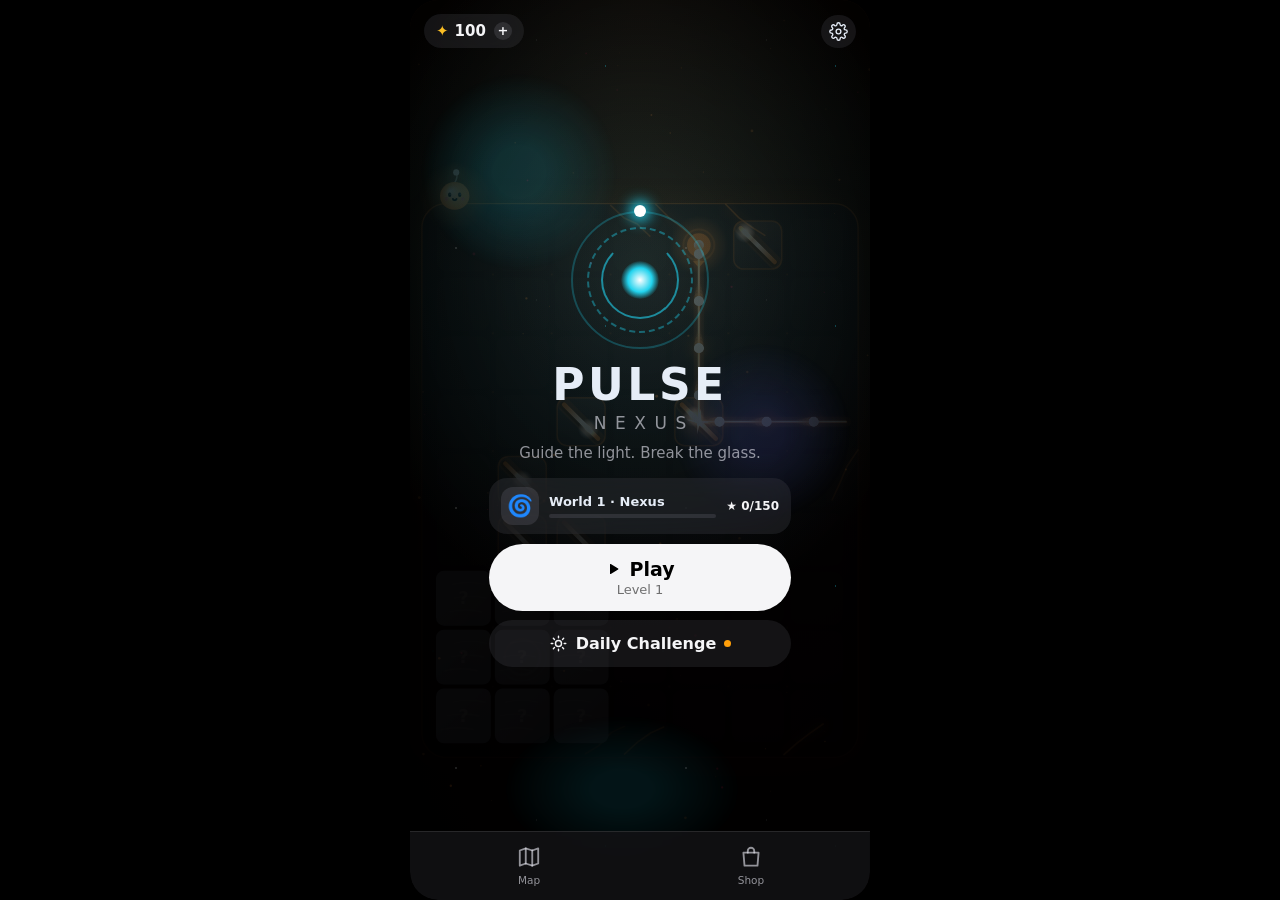
==== commit 0795498e: "play: gameplay, solver, render and retention upgrades (built from pulse-nexus antigravity-upgrades) " ====
--- a/play/index.html
+++ b/play/index.html
@@ -296,7 +296,8 @@
 .chip small{letter-spacing:0;font-weight:500}
 .chip svg,.t-top .chip svg{width:19px;height:19px;display:block}
 .t-top .chip{background:var(--fill2);font-size:15px}
-.t-top .chip.ico,#btnSettings{padding:7px 8px}
+.t-top .chip.ico,#btnSettings,#btnReset{padding:7px 8px}
+.chip.dis{opacity:.38;pointer-events:none}
 .t-top .chip.gemc b{color:var(--wt);font-weight:600}
 .t-top .chip.gemc .plus{background:var(--fill);color:var(--wt);font-weight:600}
 .pill{border:0;background:var(--fill2);font-weight:600}
@@ -423,6 +424,7 @@
     <div class="sp"></div>
     <button class="chip" id="btnHearts"><span class="heart">♥</span><b id="hudHearts">5</b><span class="t" id="hudTimer"></span></button>
     <button class="chip" id="btnShop"><span class="gem">✦</span><b id="hudGems">0</b></button>
+    <button class="chip dis" id="btnReset" aria-label="reset"><svg viewBox="0 0 24 24" width="24" height="24" fill="none" stroke="currentColor" stroke-width="1.8" stroke-linecap="round" stroke-linejoin="round" aria-hidden="true"><path d="M19.5 12a7.5 7.5 0 1 1-2.2-5.3"/><path d="M19.5 4.5v4.5H15"/></svg></button>
     <button class="chip" id="btnSettings" aria-label="settings"><svg viewBox="0 0 24 24" width="24" height="24" fill="none" stroke="currentColor" stroke-width="1.7" stroke-linecap="round" stroke-linejoin="round" aria-hidden="true"><circle cx="12" cy="12" r="3"/><path d="M19.4 15a1.7 1.7 0 0 0 .3 1.8l.1.1a2 2 0 1 1-2.8 2.8l-.1-.1a1.7 1.7 0 0 0-1.8-.3 1.7 1.7 0 0 0-1 1.5V21a2 2 0 1 1-4 0v-.1a1.7 1.7 0 0 0-1.1-1.5 1.7 1.7 0 0 0-1.8.3l-.1.1a2 2 0 1 1-2.8-2.8l.1-.1a1.7 1.7 0 0 0 .3-1.8 1.7 1.7 0 0 0-1.5-1H3a2 2 0 1 1 0-4h.1a1.7 1.7 0 0 0 1.5-1.1 1.7 1.7 0 0 0-.3-1.8l-.1-.1a2 2 0 1 1 2.8-2.8l.1.1a1.7 1.7 0 0 0 1.8.3H9a1.7 1.7 0 0 0 1-1.5V3a2 2 0 1 1 4 0v.1a1.7 1.7 0 0 0 1 1.5 1.7 1.7 0 0 0 1.8-.3l.1-.1a2 2 0 1 1 2.8 2.8l-.1.1a1.7 1.7 0 0 0-.3 1.8V9a1.7 1.7 0 0 0 1.5 1H21a2 2 0 1 1 0 4h-.1a1.7 1.7 0 0 0-1.5 1z"/></svg></button>
   </header>
   <div class="tags" id="tags"></div>
@@ -515,7 +517,7 @@
   const srow = L.srow == null ? -1 : L.srow, soff = L.soff || 0;
   const e = L.emitters[em], stack = [];
   for (const s0 of [e].concat(L.fixed || [])) { const c0 = s0.col || 7; stack.push({ x: s0.x, y: s0.y, dx: s0.dx, dy: s0.dy, col: c0, h: rec ? [{ x: s0.x, y: s0.y, col: c0 }] : null }); }
-  let guard = 0;
+  let guard = 0, mhit = 0;
   while (stack.length && guard++ < 300) {
     const b = stack.pop();
     let steps = 0;
@@ -546,7 +548,8 @@
         continue;
       }
       if (k === K.MIRROR) {
-        const st = rots[ref[id]];
+        const mi = ref[id], st = rots[mi];
+        mhit |= (1 << mi);
         if (st === 2) continue;
         if (st === 0) { const t = b.dx; b.dx = b.dy; b.dy = t; }
         else { const t = b.dx; b.dx = -b.dy; b.dy = -t; }
@@ -570,70 +573,88 @@
     }
   }
   tmask.forEach((m, id) => { if (m === (L.tcol ? L.tcol[id] : 7)) lit.add(id); });
-  return { paths, lit, crys };
+  return { paths, lit, crys, mhit };
 }
 
 /* Crystals gate the glass: when ALL crystals are lit the glass shatters. */
 function evaluate(L, rots, em, rec, dead) {
-  let r = traceOnce(L, rots, em, false, rec, dead);
+  let r = traceOnce(L, rots, em, false, rec, dead), mhit = r.mhit;
   let broken = false;
   if (L.glass.length && L.crystals.length && r.crys.size === L.crystals.length) {
-    broken = true; r = traceOnce(L, rots, em, true, rec, dead);
-  }
-  return { win: r.lit.size === L.targets.length, broken, r };
+    broken = true; r = traceOnce(L, rots, em, true, rec, dead); mhit |= r.mhit;
+  }
+  return { win: r.lit.size === L.targets.length, broken, r, mhit };
 }
 
 /* ---------- Solver ------------------------------------------------------
-   State = state of each free mirror (2 or 3 values) + emitter slot.
-   Cost  = taps: 1 per binary flip, 0..2 forward taps for tri-state, 1 to pick another emitter slot.
-   (Fragile mirrors never matter to the optimum: an optimal solution taps each mirror at most once.) */
-function solveFrom(L, rots0, em0, dead, off0, frozen) {
+   Beam-driven branch-and-bound: only branches on unlocked mirrors currently
+   touched by the laser beam, pruning any branch that cannot beat `best`.
+   Cost = taps: 1 per binary flip, 0..2 forward taps for tri-state, 1 to pick another emitter slot. */
+function solveFrom(L, rots0, em0, dead, off0, frozen, maxCost) {
   // frozen[i]: a mirror the player can no longer rotate (a fragile mirror whose next tap would shatter it) — it still reflects
   const hasS = L.srow != null && L.srow >= 0, C = L.cols, savedOff = L.soff || 0;
   if (off0 == null) off0 = savedOff;
-  const free = [], radix = [];
+  const free = [], radix = [], mBit = new Int32Array(L.mirrors.length);
   for (let i = 0; i < L.mirrors.length; i++) {
     const m = L.mirrors[i]; if (m.locked || (dead && dead[i]) || (frozen && frozen[i])) continue;
     if (m.link >= 0 && m.link < i) continue;          // a linked pair is ONE unit: a tap flips both
+    const u = free.length, ub = 1 << u;
     free.push(i); radix.push(m.tri ? 3 : 2);
-  }
-  const nF = free.length, E = L.emitters.length;
-  let total = 1; for (const r of radix) total *= r;
-  const costs = new Uint8Array(total); let maxC = 0;
-  for (let k = 0; k < total; k++) {
-    let x = k, c = 0;
-    for (let j = 0; j < nF; j++) { const r = radix[j], d = x % r; x = (x - d) / r; c += d; }
-    costs[k] = c; if (c > maxC) maxC = c;
-  }
-  const rots = Uint8Array.from(rots0);
-  let best = Infinity, bestRots = null, bestEm = 0, bestOff = off0;
+    mBit[i] = ub; if (m.link >= 0) mBit[m.link] = ub;
+  }
+  const E = L.emitters.length, rots = Uint8Array.from(rots0);
+  const limit = maxCost != null ? maxCost + 1 : Infinity;
+  let best = limit, bestRots = null, bestEm = 0, bestOff = off0, curEm = 0, baseC = 0;
+  function search(c, fixedMask) {
+    const ev = evaluate(L, rots, curEm, false, dead);
+    if (ev.win) {
+      best = baseC + c; bestRots = Uint8Array.from(rots); bestEm = curEm; bestOff = L.soff || 0;
+      return;
+    }
+    if (baseC + c + 1 >= best) return;
+    let m = ev.mhit, uhit = 0;
+    while (m) { const b = m & -m; uhit |= mBit[31 - Math.clz32(b)]; m ^= b; }
+    let cand = uhit & ~fixedMask, fMask = fixedMask;
+    while (cand) {
+      const ub = cand & -cand, u = 31 - Math.clz32(ub);
+      cand ^= ub; fMask |= ub;
+      const i = free[u], r = radix[u], r0 = rots0[i], pl = L.mirrors[i].link;
+      if (r === 2) {
+        rots[i] = r0 ^ 1; if (pl >= 0) rots[pl] = rots0[pl] ^ 1;
+        search(c + 1, fMask);
+        rots[i] = r0; if (pl >= 0) rots[pl] = rots0[pl];
+      } else {
+        for (let d = 1; d <= 2; d++) {
+          if (baseC + c + d >= best) break;
+          rots[i] = (r0 + d) % 3;
+          search(c + d, fMask);
+        }
+        rots[i] = r0;
+      }
+      if (baseC + c + 1 >= best) return;
+    }
+  }
   for (let oc = 0; oc < (hasS ? C : 1) && oc < best; oc++) {
     if (hasS) L.soff = (off0 + oc) % C;
-    for (let c = 0; c <= maxC && c + oc < best; c++) {
-      for (let k = 0; k < total; k++) {
-        if (costs[k] !== c) continue;
-        let x = k;
-        for (let j = 0; j < nF; j++) { const r = radix[j], d = x % r, i = free[j]; x = (x - d) / r; rots[i] = r === 3 ? (rots0[i] + d) % 3 : rots0[i] ^ d; const pl = L.mirrors[i].link; if (pl >= 0) rots[pl] = rots0[pl] ^ d; }
-        for (let em = 0; em < E; em++) {
-          const cc = c + oc + (em !== em0 ? 1 : 0);
-          if (cc >= best) continue;
-          if (evaluate(L, rots, em, false, dead).win) { best = cc; bestRots = Uint8Array.from(rots); bestEm = em; bestOff = L.soff || 0; }
-        }
-      }
+    for (let ei = 0; ei < E; ei++) {
+      curEm = ei === 0 ? em0 : (ei <= em0 ? ei - 1 : ei);
+      baseC = oc + (curEm !== em0 ? 1 : 0);
+      if (baseC >= best) continue;
+      search(0, 0);
     }
   }
   L.soff = savedOff;
-  return best === Infinity ? null : { min: best, rots: bestRots, em: bestEm, off: bestOff };
+  return best === limit ? null : { min: best, rots: bestRots, em: bestEm, off: bestOff };
 }
 
 /* ---------- Difficulty curve --------------------------------------------
    Rhythm: every 5th level = breather, every 10th = boss, the rest normal.
    New mechanics are introduced one at a time on fixed levels (INTRO).
    Each WORLD (50 levels, cycling every 5 worlds) has a signature mechanic.   */
-const INTRO = { 1: 'basic', 9: 'lock', 16: 'portal', 26: 'glass', 36: 'mover', 51: 'split', 56: 'tri', 71: 'link', 106: 'fragile', 156: 'color', 206: 'grav', 256: 'fog', 306: 'slider', 356: 'twin' };
+const INTRO = { 1: 'basic', 6: 'lock', 16: 'portal', 26: 'glass', 36: 'mover', 51: 'split', 61: 'tri', 71: 'link', 81: 'fragile', 91: 'color', 106: 'grav', 116: 'fog', 126: 'slider', 136: 'twin' };
 const WORLDS_N = 9;   // Nexus, Aurora, Ember, Nebula, Abyss, Mirage, Glacier, Eclipse, Oasis
 const SIG_WORLD = { tri: 1, fragile: 2, color: 3, grav: 4, fog: 5, slider: 6, twin: 7, link: 8 };      // world index (0-based, mod WORLDS_N)
-const SIG_FROM = { link: 74, tri: 58, fragile: 108, color: 158, grav: 208, fog: 258, slider: 308, twin: 358 }; // first level index (0-based) where it may mix with others (after its 3 training levels)
+const SIG_FROM = { tri: 63, link: 73, fragile: 83, color: 93, grav: 108, fog: 118, slider: 128, twin: 138 }; // first level index (0-based) where it may mix with others (after its 3 training levels)
 /* Candy-Crush style onboarding: every new mechanic gets
    step 0 = introduction (tiny, only that mechanic) · step 1-2 = practice (only that mechanic, a bit bigger)
    step 3 = first combination with ONE mechanic the player already knows. Only after that it joins the random mix. */
@@ -692,7 +713,7 @@
       if (known.length) feats.add(known[Math.floor(pr() * known.length)]);
     }
   }
-  if (feats.has('twin')) { feats.delete('split'); feats.delete('mover'); feats.delete('color'); }   // twin lasers already use colour
+  if (feats.has('twin')) feats.delete('color');   // twin lasers already use colour; allow twin+mover and twin+split synergies
   const shape = rhythm === 'boss' && i >= 44 ? ['hex', 'cross', 'ring', 'notch'][Math.floor(pr() * 4)] : null;   // boss boards get a silhouette
 
   let decoys = Math.floor(grow * 8 + late * 3 + (rhythm === 'boss' ? 2 : 0) - (rhythm === 'relief' ? 1 : 0) + pr() * 1.5);
@@ -740,16 +761,65 @@
     gravCount: drill && tr.f === 'grav' ? 1 + (tr.step > 1 ? 1 : 0) : 1 + (pr() < 0.5 ? 1 : 0) + (grow > 0.6 ? 1 : 0),
     triFrac: drill && tr.f === 'tri' ? 0.9 : 0.5, fragLife: (drill || grow < 0.5 || pr() < 0.6) ? 2 : 1,
     shape, twinTurns: drill ? 1 : 1 + Math.floor(pr() * 3), fogPatches: drill ? 1 : 1 + (grow > 0.6 ? 1 : 0),
-    lo, hi, slack, maxProd: feats.has('slider') ? 2500 : Math.round(16000 * (1 + 2 * late))
+    lo, hi, slack, maxProd: feats.has('slider') ? 8192 : Math.round(65536 * (1 + 2 * late))
   };
 }
 
-/* ---------- Candidate builder (constructive, self-avoiding path) -------- */
+/* ---------- Candidate builder (constructive path with crossings & shared mirrors) -------- */
 function buildCandidate(P, rng) {
   const cols = P.cols, rows = P.rows, N = cols * rows;
-  const used = new Uint8Array(N), reserved = new Uint8Array(N), typ = new Uint8Array(N);
+  const used = new Uint8Array(N), pass = new Uint8Array(N), reserved = new Uint8Array(N), typ = new Uint8Array(N);
   const inB = (x, y) => x >= 0 && y >= 0 && x < cols && y < rows;
   const isFree = (x, y) => inB(x, y) && !used[y * cols + x];
+  const allowCross = P.i >= 18 && !P.train;
+  const canPass = (x, y, db) => {
+    if (!inB(x, y)) return false;
+    const id = y * cols + x;
+    return !used[id] || (allowCross && !typ[id] && pass[id] !== 0 && !(pass[id] & db));
+  };
+  const validRuns = (x, y, dx, dy, maxR) => {
+    const db = dx !== 0 ? 1 : 2, runs = [];
+    for (let s = 1; s <= maxR; s++) {
+      const nx = x + dx * s, ny = y + dy * s;
+      if (isFree(nx, ny)) runs.push(s);
+      if (!canPass(nx, ny, db)) break;
+    }
+    return runs;
+  };
+  const stepRun = (x, y, dx, dy, L, branch) => {
+    const db = dx !== 0 ? 1 : 2;
+    for (let s = 1; s <= L; s++) {
+      x += dx; y += dy; const id = y * cols + x; used[id] = 1;
+      if (s < L) {
+        const crossed = pass[id] !== 0; pass[id] |= db;
+        if (!crossed) { straight.push(id); if (branch >= 0) straightB[branch].push(id); }
+      }
+    }
+    return { x, y, id: y * cols + x };
+  };
+  const trySharedMirror = (x, y, dx, dy, branch) => {
+    if (P.i < 42 || P.train != null) return null;
+    const db = dx !== 0 ? 1 : 2;
+    for (let s = 1; s <= P.maxRun; s++) {
+      const mx = x + dx * s, my = y + dy * s;
+      if (!inB(mx, my)) break;
+      const mid = my * cols + mx;
+      if (typ[mid] === K.MIRROR) {
+        const pm = pathMirrors.find(m => m.id === mid);
+        if (pm && !pm.shared && (dx !== pm.inDx || dy !== pm.inDy) && (dx !== -pm.outDx || dy !== -pm.outDy)) {
+          const nx = pm.rot === 0 ? dy : -dy, ny = pm.rot === 0 ? dx : -dx;
+          if (validRuns(mx, my, nx, ny, P.maxRun).length && rng() < 0.75) {
+            stepRun(x, y, dx, dy, s, branch);
+            pm.shared = true;
+            return { x: mx, y: my, dx: nx, dy: ny };
+          }
+        }
+        break;
+      }
+      if (!canPass(mx, my, db)) break;
+    }
+    return null;
+  };
   const pathMirrors = [], targets = [], portals = [], straight = [], straightB = [[], [], []], splits = [], gravCells = [];
   let curB = 0;
   const vd = new Uint8Array(N);
@@ -763,16 +833,20 @@
 
   function walk(x, y, dx, dy, turns, allowSplit) {
     for (let t = 0; t <= turns; t++) {
-      let maxL = 0; while (isFree(x + dx * (maxL + 1), y + dy * (maxL + 1))) maxL++;
-      if (maxL < 1) return false;
-      const L = 1 + Math.floor(rng() * Math.min(maxL, P.maxRun));
-      for (let s = 1; s <= L; s++) { x += dx; y += dy; used[y * cols + x] = 1; if (s < L) { straight.push(y * cols + x); straightB[curB].push(y * cols + x); } }
-      const id = y * cols + x;
+      if (t < turns && curB === 2) {
+        const sh = trySharedMirror(x, y, dx, dy, curB);
+        if (sh) { x = sh.x; y = sh.y; dx = sh.dx; dy = sh.dy; continue; }
+      }
+      const runs = validRuns(x, y, dx, dy, P.maxRun);
+      if (!runs.length) return false;
+      const L = runs[Math.floor(rng() * runs.length)];
+      const stp = stepRun(x, y, dx, dy, L, curB); x = stp.x; y = stp.y;
+      const id = stp.id;
       if (t === turns) { typ[id] = K.TARGET; targets.push(id); return true; }
 
       if (allowSplit && wantSplit && !st.split && (t === turns - 1 || rng() < 0.55)) {
         const d1x = -dy, d1y = dx, d2x = dy, d2y = -dx;
-        if (isFree(x + d1x, y + d1y) && isFree(x + d2x, y + d2y)) {
+        if (validRuns(x, y, d1x, d1y, P.maxRun).length && validRuns(x, y, d2x, d2y, P.maxRun).length) {
           typ[id] = K.SPLIT; splits.push(id); st.split = true;
           const rem = turns - t - 1;
           curB = 1; const a = walk(x, y, d1x, d1y, Math.ceil(rem / 2), false);
@@ -783,7 +857,7 @@
       if (wantPortal && !st.portal && (t === turns - 1 || rng() < 0.5)) {
         const cands = [];
         for (let cy = 0; cy < rows; cy++) for (let cx = 0; cx < cols; cx++) {
-          if (!used[cy * cols + cx] && Math.abs(cx - x) + Math.abs(cy - y) >= 3 && isFree(cx + dx, cy + dy)) cands.push([cx, cy]);
+          if (!used[cy * cols + cx] && Math.abs(cx - x) + Math.abs(cy - y) >= 3 && validRuns(cx, cy, dx, dy, P.maxRun).length) cands.push([cx, cy]);
         }
         if (cands.length) {
           const [qx, qy] = cands[Math.floor(rng() * cands.length)];
@@ -794,17 +868,17 @@
         }
       }
       if (wantGrav && gravCells.length < P.gravCount && ((gravCells.length === 0 && t >= turns - 1) || rng() < 0.6)) {
-        const o2 = [[-dy, dx, 1], [dy, -dx, -1]].filter(([nx, ny]) => isFree(x + nx, y + ny));
+        const o2 = [[-dy, dx, 1], [dy, -dx, -1]].filter(([nx, ny]) => validRuns(x, y, nx, ny, P.maxRun).length);
         if (o2.length) {
           const [nx, ny, gd] = o2[Math.floor(rng() * o2.length)];
           typ[id] = K.GRAV; gravCells.push({ id, dir: gd }); dx = nx; dy = ny; continue;
         }
       }
-      const opts = [[dy, dx], [-dy, -dx]].filter(([nx, ny]) => isFree(x + nx, y + ny));
+      const opts = [[dy, dx], [-dy, -dx]].filter(([nx, ny]) => validRuns(x, y, nx, ny, P.maxRun).length);
       if (!opts.length) { typ[id] = K.TARGET; targets.push(id); return true; }
       const [nx, ny] = opts[Math.floor(rng() * opts.length)];
       const rot = (dy === nx && dx === ny) ? 0 : 1;
-      typ[id] = K.MIRROR; pathMirrors.push({ id, rot });
+      typ[id] = K.MIRROR; pathMirrors.push({ id, rot, inDx: dx, inDy: dy, outDx: nx, outDy: ny, shared: false });
       dx = nx; dy = ny;
     }
     return true;
@@ -818,47 +892,55 @@
      Light paths are reversible, so the mirrors placed on the way work for the forward beam too. */
   let fixed = [];
   if (wantTwin) {
-    if (targets.length !== 1) return null;
+    if (!targets.length) return null;
     const T = targets[0]; let x = T % cols, y = (T / cols) | 0;
-    const ds = shuffle([[1, 0], [-1, 0], [0, 1], [0, -1]], rng).filter(([a, b]) => isFree(x + a, y + b));
+    const ds = shuffle([[1, 0], [-1, 0], [0, 1], [0, -1]], rng).filter(([a, b]) => validRuns(x, y, a, b, P.maxRun).length);
     if (!ds.length) return null;
     let [dx, dy] = ds[0], done = null;
     for (let t = 0; t <= P.twinTurns && !done; t++) {
-      let maxL = 0; while (isFree(x + dx * (maxL + 1), y + dy * (maxL + 1))) maxL++;
+      if (t < P.twinTurns) {
+        const sh = trySharedMirror(x, y, dx, dy, -1);
+        if (sh) { x = sh.x; y = sh.y; dx = sh.dx; dy = sh.dy; continue; }
+      }
+      const db = dx !== 0 ? 1 : 2;
+      let maxL = 0; while (canPass(x + dx * (maxL + 1), y + dy * (maxL + 1), db)) maxL++;
       if (maxL < 1) return null;
       if (t === P.twinTurns) {
-        if (inB(x + dx * (maxL + 1), y + dy * (maxL + 1))) return null;   // must reach the real edge
-        for (let s2 = 1; s2 <= maxL; s2++) { x += dx; y += dy; used[y * cols + x] = 1; if (s2 < maxL) straight.push(y * cols + x); }
+        if (inB(x + dx * (maxL + 1), y + dy * (maxL + 1)) || !isFree(x + dx * maxL, y + dy * maxL)) return null;   // must reach the real edge on a free cell
+        const stp = stepRun(x, y, dx, dy, maxL, -1); x = stp.x; y = stp.y;
         done = { x, y, dx: -dx, dy: -dy }; break;
       }
-      const Lr = 1 + Math.floor(rng() * Math.min(maxL, P.maxRun));
-      for (let s2 = 1; s2 <= Lr; s2++) { x += dx; y += dy; used[y * cols + x] = 1; if (s2 < Lr) straight.push(y * cols + x); }
-      const id = y * cols + x, opts = [[dy, dx], [-dy, -dx]].filter(([nx, ny]) => isFree(x + nx, y + ny));
+      const runs = validRuns(x, y, dx, dy, P.maxRun);
+      if (!runs.length) return null;
+      const Lr = runs[Math.floor(rng() * runs.length)];
+      const stp = stepRun(x, y, dx, dy, Lr, -1); x = stp.x; y = stp.y;
+      const id = stp.id, opts = [[dy, dx], [-dy, -dx]].filter(([nx, ny]) => validRuns(x, y, nx, ny, P.maxRun).length);
       if (!opts.length) return null;
       const [nx, ny] = opts[Math.floor(rng() * opts.length)];
-      typ[id] = K.MIRROR; pathMirrors.push({ id, rot: (dy === nx && dx === ny) ? 0 : 1 }); dx = nx; dy = ny;
+      typ[id] = K.MIRROR; pathMirrors.push({ id, rot: (dy === nx && dx === ny) ? 0 : 1, inDx: -nx, inDy: -ny, outDx: -dx, outDy: -dy, shared: false }); dx = nx; dy = ny;
     }
     if (!done) return null;
     const pair = shuffle([1, 2, 4], rng); done.col = pair[1]; fixed = [done];
     fixed.mainCol = pair[0];
   }
 
-  /* crystals + glass gate (crystals always earlier in beam order than the glass) */
+  /* crystals + glass gate (crystals always earlier in beam order than the glass; never placed on beam crossings) */
   const crystals = [], glass = [];
+  const straight1 = straight.filter(id => pass[id] !== 3 && !typ[id]);
   if (F.has('glass')) {
-    const k = Math.min(P.crystals, straight.length - 1);
+    const k = Math.min(P.crystals, straight1.length - 1);
     if (k < 1) return null;
-    const g = k + Math.floor(rng() * (straight.length - k));
+    const g = k + Math.floor(rng() * (straight1.length - k));
     const idxs = shuffle(Array.from({ length: g }, (_, q) => q), rng).slice(0, k);
-    for (const q of idxs) { typ[straight[q]] = K.CRYSTAL; crystals.push(straight[q]); }
-    typ[straight[g]] = K.GLASS; glass.push(straight[g]);
+    for (const q of idxs) { typ[straight1[q]] = K.CRYSTAL; crystals.push(straight1[q]); }
+    typ[straight1[g]] = K.GLASS; glass.push(straight1[g]);
   }
 
   /* colour filters (Nebula): the target only lights for the colour the beam arrives with */
   const fcol = new Uint8Array(N), tcol = new Uint8Array(N).fill(7);
-  if (wantTwin) tcol[targets[0]] = fixed.mainCol | fixed[0].col;
+  if (wantTwin) { tcol[targets[0]] = fixed.mainCol | fixed[0].col; for (let k = 1; k < targets.length; k++) tcol[targets[k]] = fixed.mainCol; }
   if (wantColor) {
-    const freeOf = arr => arr.filter(id => !typ[id]);
+    const freeOf = arr => arr.filter(id => !typ[id] && pass[id] !== 3);
     const pick = arr => arr[Math.floor(rng() * arr.length)];
     const put = (id, m) => { typ[id] = K.FILTER; fcol[id] = m; };
     if (splits.length && targets.length === 2) {
@@ -898,8 +980,8 @@
   if (slots.length > 1) { do { initEm = Math.floor(rng() * slots.length); } while (initEm === correctEm); }
 
   /* mirrors on path (some locked / tri-state / fragile), scramble the unlocked ones */
-  const pm = pathMirrors.map(p => ({ id: p.id, x: p.id % cols, y: (p.id / cols) | 0, sol: p.rot, rot: p.rot, locked: false, decoy: false, tri: false, life: null }));
-  for (const m of pm) if (rng() < P.lockRatio) m.locked = true;
+  const pm = pathMirrors.map(p => ({ id: p.id, x: p.id % cols, y: (p.id / cols) | 0, sol: p.rot, rot: p.rot, locked: false, decoy: false, tri: false, life: null, shared: !!p.shared }));
+  for (const m of pm) if (!m.shared && rng() < P.lockRatio) m.locked = true;
   let unl = pm.filter(m => !m.locked);
   if (!unl.length && pm.length) { const m = pm[Math.floor(rng() * pm.length)]; m.locked = false; unl = [m]; }
   if (wantTri && unl.length) { for (const m of unl) if (rng() < P.triFrac) m.tri = true; if (!unl.some(m => m.tri)) unl[Math.floor(rng() * unl.length)].tri = true; }
@@ -962,6 +1044,7 @@
     if (!all0.some(m => m.link >= 0)) return null;
   }
   const mirrors = pm.concat(dec);
+  if (mirrors.length > 31) return null;
   const kind = new Uint8Array(N), ref = new Int16Array(N).fill(-1), gdir = new Int8Array(N);
   for (let q = 0; q < N; q++) kind[q] = vd[q] ? K.VOID : typ[q];
   mirrors.forEach((m, q) => { kind[m.id] = K.MIRROR; ref[m.id] = q; });
@@ -1069,15 +1152,25 @@
 }
 /* ---------- Curated "special" levels ----------------------------------------
    One level in 20 is picked from a dozen candidates by a trickiness score: the more of the fix happens
-   AWAY from where the beam currently goes (you must see it in your head), the better.                    */
+   AWAY from where the beam currently goes (you must see it in your head), or uses shared mirrors / beam crossings, the better. */
 const CURATE_FROM = 4;
 const isSpecial = n => n > 20 && n % 20 === 13 && !TRAIN[n] && !HAND[n];
 function trickiness(L) {
   const r = evaluate(L, L.initRots, L.initEm, true), seenCells = new Set();
   for (const pa of r.r.paths) for (const q of pa) seenCells.add(Math.round(q.y) * L.cols + Math.round(q.x));
   let far = 0; L.mirrors.forEach((m, i) => { if (L.solRots[i] !== L.initRots[i] && !seenCells.has(m.id)) far++; });
-  const fin = evaluate(L, L.solRots, L.solEm, true); let len = 0; for (const pa of fin.r.paths) len += pa.length;
-  return far * 3 + len / (L.min + 2) + (L.solEm !== L.initEm ? 1 : 0);
+  const fin = evaluate(L, L.solRots, L.solEm, true); let len = 0, cross = 0, sharedM = 0;
+  const visit = new Map();
+  for (const pa of fin.r.paths) {
+    len += pa.length;
+    for (const q of pa) {
+      if (q.x !== Math.round(q.x) || q.y !== Math.round(q.y)) continue;
+      const id = q.y * L.cols + q.x, c = (visit.get(id) || 0) + 1;
+      visit.set(id, c);
+      if (c === 2) { if (L.kind[id] === K.MIRROR) sharedM++; else if (L.kind[id] === K.EMPTY) cross++; }
+    }
+  }
+  return far * 3 + sharedM * 4.5 + cross * 1.5 + len / (L.min + 2) + (L.solEm !== L.initEm ? 1 : 0);
 }
 const _lvlCache = new Map();
 function simplify(P) {
@@ -1218,7 +1311,7 @@
   STORE_URL: (window.PN_APP && window.PN_APP.storeUrl) || 'https://apps.apple.com/app/id6828459834',   // the Android app sets its Google Play page
   PRIVACY_URL: 'https://bukhaa0s-cyber.github.io/pulse-nexus-site/privacy.html',      // host privacy-policy.html and put its URL here (also required in App Store Connect / Play Console)
   SKIP_AFTER_FAILS: 2, ASSIST_AFTER_FAILS: 2,                           // adaptive difficulty
-  CHEST_EVERY: 10, STARTER_FROM: 7, REWARDED_GRACE_MS: 90000,           // chest cadence, starter-pack trigger, no interstitial right after a rewarded ad
+  CHEST_EVERY: 10, STARTER_FROM: 7, REWARDED_GRACE_MS: 180000,          // chest cadence, starter-pack trigger, 3-minute ad-free grace after any rewarded ad
   ANALYTICS_URL: '',     // POST endpoint for events (sendBeacon); empty = keep locally only
   TUNING_URL: '',        // optional JSON: { "levels": { "47": { "slack": 1 } }, "cfg": { "HINT_COST": 25 } } — re-balance live without an app update
   LEADERBOARD_URL: '',   // optional: GET ?board=ID → [{name,score}] , POST {board,name,score}. Empty = personal records only
@@ -1348,12 +1441,14 @@
 Object.assign(STR, {"es":{"signInT":"Inicia sesión para jugar","signInSub":"Tu progreso, gemas y compras se guardan en tu cuenta y te acompañan en cualquier dispositivo.","withApple":"Iniciar sesión con Apple","withGoogle":"Continuar con Google","account":"Cuenta","signOut":"Cerrar sesión","delAcc":"Eliminar cuenta","delSure":"Esto elimina para siempre tu cuenta, progreso y gemas. Las compras no se reembolsan. Toca de nuevo para confirmar.","delDone":"Tu cuenta fue eliminada","signInFail":"No se completó el inicio de sesión. Inténtalo de nuevo.","buyFail":"La compra no se completó","notEnoughShop":"Consigue más gemas en la tienda.","tag_popular":"MÁS POPULAR","restore":"Restaurar compras","restored":"Compras restauradas","noRestore":"No hay compras para restaurar","privacy":"Política de privacidad","cloud":"Guardado en la nube","cloudOn":"Sincronizado","cloudOff":"En la versión de la app","month":"mes","resetKeep":"Los niveles y estrellas se reinician. Se conservan compras, gemas y aspectos.","gemsGot":"+{g} ✦","evR1":"100 ✦","lvl":"NIV","moves":"Movimientos","targets":"Objetivos","undo":"Deshacer","hint":"Pista","winTitle":"Armonía lograda","winSub":"Nivel {n} completado","next":"Siguiente nivel","replay":"Repetir","levels":"Niveles","failTitle":"Sin movimientos","failSub":"El pulso se apagó antes de llegar al núcleo.","contGems":"+{m} movimientos · {c} ✦","contAd":"📺 Ver anuncio · +{m} movimientos","retry":"Reintentar","lostHeart":"−1 ♥ perdido","noHeartsTitle":"Sin corazones","noHeartsSub":"Próximo corazón en {t}","heartAd":"📺 Ver anuncio · +1 ♥","refill":"Rellenar todo · {c} ✦","close":"Cerrar","ok":"Entendido","notEnough":"No tienes suficientes ✦ — visita la tienda","locked":"Este espejo está bloqueado","noSolution":"Sin solución con los movimientos restantes — prueba Deshacer o Reintentar","nothingUndo":"Nada que deshacer","hintDone":"Pista aplicada","shop":"Tienda","shopSub":"Las gemas dan pistas, deshacer y movimientos extra","buy":"Comprar","storeOff":"La tienda aún no está conectada","owned":"Comprado","noAds":"Quitar anuncios","gems":"Gemas","dailyTitle":"Recompensa diaria","dailySub":"Racha de {d} días","claim":"Reclamar","settings":"Ajustes","music":"Música","beam":"Estilo del rayo","round":"Orbes","sharp":"Línea","sound":"Sonido","language":"Idioma","reset":"Borrar progreso","resetSure":"Toca otra vez para confirmar","on":"Sí","off":"No","chooseLevel":"Niveles","current":"Ir al actual","boss":"Jefe","relief":"Respiro","t_lock":"Bloqueado","t_portal":"Portal","t_glass":"Cristal","t_mover":"Emisor móvil","t_split":"Divisor","world":"Mundo","play":"JUGAR","tagline":"Guía la luz. Rompe el cristal.","tipBasicT":"Toca para girar","tipBasic":"Toca un espejo para girarlo y lleva el pulso al objetivo brillante antes de quedarte sin movimientos.","tipLockT":"Espejos bloqueados","tipLock":"Los espejos rojos están bloqueados. Úsalos tal como están: nunca giran.","tipPortalT":"Portales","tipPortal":"Un pulso que entra en un portal sale por su gemelo, en la misma dirección.","tipGlassT":"Cristales y vidrio","tipGlass":"Ilumina cada 💎 cristal y el vidrio se rompe, abriendo paso al pulso.","tipMoverT":"Emisor móvil","tipMover":"Toca un hueco fantasma del borde para mover el láser allí. Moverlo cuesta un movimiento.","tipSplitT":"Divisores","tipSplit":"Un divisor parte el pulso en dos rayos. Ilumina todos los objetivos.","stars3":"¡Perfecto!","t_link":"Enlazados","t_tri":"Triple","t_fog":"Espejismo","t_slider":"Deslizante","t_twin":"Gemelos","t_special":"★ Especial","handmade":"Hecho a mano","t_fragile":"Frágil","t_color":"Colores","t_grav":"Gravedad","broken":"Este espejo está roto","tipFogT":"Espejismo","tipFog":"Algunas casillas están ocultas tras una bruma. Haz pasar el rayo por ellas para ver qué hay debajo.","tipSliderT":"Fila deslizante","tipSlider":"Toca la fila helada para deslizarla un paso a la derecha. Todo lo que hay en ella se mueve junto y da la vuelta.","tipTwinT":"Láseres gemelos","tipTwin":"Dos láseres, dos colores. El objetivo solo se enciende cuando le llegan AMBOS rayos: sus colores se mezclan.","tipLinkT":"Espejos enlazados","tipLink":"Dos espejos unidos por una cadena brillante se mueven juntos: tocar uno gira ambos. ¡Planea el efecto!","tipTriT":"Espejos triples","tipTri":"Los espejos dorados tienen tres estados: \\, / y APAGADO. Cada toque pasa al siguiente.","tipFragileT":"Espejos frágiles","tipFragile":"Los espejos naranjas se agrietan al usarlos. Tócalos demasiadas veces y se convierten en muro.","tipColorT":"Filtros de color","tipColor":"Los filtros tiñen la luz. Un objetivo de color solo se enciende si el rayo llega exactamente de su color.","tipGravT":"Pozos de gravedad","tipGrav":"Un pozo de gravedad dobla cualquier rayo 90° en el sentido de su espiral.","streak":"Racha ×{n}","chestT":"Cofre del tesoro","dbl":"📺 Duplicar · +{g} ✦","dbled":"¡Duplicado! ✓","share":"Compartir","cont":"Continuar","copied":"Imagen guardada","notEnoughT":"Sin gemas","notEnoughSub":"Mira un anuncio corto para conseguir gemas gratis o visita la tienda.","freeGems":"📺 Gemas gratis · +{g} ✦","freeIn":"Gemas gratis en {t}","freeMax":"Más gemas gratis mañana","skip":"📺 Saltar este nivel","starterT":"Pack de inicio","starterSub":"Oferta única · el mejor precio","starterIncl":"600 ✦ + 3 pistas gratis + 3 deshacer gratis + rayo dorado","later":"Quizás luego","skins":"Aspectos del rayo","equip":"Usar","equipped":"En uso","skinNames":{"theme":"Clásico","gold":"Oro","crimson":"Carmesí","ice":"Hielo","rainbow":"Arcoíris","prism":"Prisma"},"dcT":"Desafío diario","dcSub":"Un rompecabezas para todos hoy","dcDone":"Hecho hoy ✓","dcBack":"Vuelve mañana para un nuevo desafío","dcBtn":"☀ Desafío diario","challenge":"Reto","chBanner":"🎯 {name} te reta: nivel {n} en {m} movimientos","wkBanner":"🗓 Supera {m} movimientos en el puzle de esta semana","friend":"Tu amigo","chWin":"¡Ganaste el reto!","chTie":"¡Empate!","chLose":"¡Casi!","chScore":"Tú: {you} movimientos · {name}: {them} movimientos","chSend":"Enviar un reto","chShare":"Resolví el nivel {n} de Pulse Nexus en {m} movimientos. ¿Me superas?","wkShare":"Resolví el puzle semanal de Pulse Nexus en {m} movimientos. ¡Tu turno!","linkCopied":"Enlace del reto copiado","wkT":"Puzle semanal","wkBtn":"🗓 Semanal","wkDone":"Resuelto en {m} movimientos · tu mejor marca esta semana: {b}","recT":"Récords","yourName":"Tu nombre","recLocal":"Récords personales en este dispositivo. Las clasificaciones globales se activan al conectar un servidor.","recGlobal":"Mejores jugadores del mundo — Infinito","evSub":"Quedan {d} días · gana fichas al ganar (1 por estrella)","evR2":"2 de cada potenciador","evR3":"Rayo {s} (exclusivo)","ev_ramadan":"Noches de Ramadán","ev_eidfitr":"Eid al-Fitr","ev_eidadha":"Eid al-Adha","ev_national":"Día Nacional","ev_halloween":"Halloween","ev_newyear":"Año Nuevo","frames":"Marcos del tablero","seasonT":"Pase de temporada","seasonSub":"Quedan {d} días · gana XP jugando","tier":"Nivel","free":"gratis","freeTrack":"Gratis","premium":"Premium","seasonPremT":"Ruta premium","seasonPremIncl":"Recompensas dobles + rayo Prisma y marco Real exclusivos","seasonPremOn":"¡Ruta premium desbloqueada!","seasonOnly":"Exclusivo del pase de temporada","tierUp":"¡Nivel {k} alcanzado!","rescueT":"Pack de rescate","rescueIncl":"250 ✦ + 2 × +3 movimientos + Revelar + Escudo","legendT":"Set legendario","tag_best":"MEJOR PRECIO","tag_limited":"LIMITADO","cbT":"¡Bienvenido de nuevo!","cbSub":"Te echábamos de menos. Aquí tienes un regalo para empezar.","refillShort":"llenos","cbBundle":"Pack de regreso","cbIncl":"800 ✦ + 2 de cada potenciador","fr_world":"Mundo","fr_circuit":"Circuito","fr_frost":"Escarcha","fr_obsidian":"Obsidiana","fr_water":"Agua","fr_mashrabiya":"Mashrabiya","fr_ice":"Hielo","fr_leaves":"Palmera","fr_holo":"Holo","fr_corona":"Corona","fr_royal":"Real","passT":"Pulse Pass","week":"semana","subscribe":"Suscribirse","passIncl":"Sin anuncios · corazones ilimitados · +{g} ✦ cada día","passLeft":"Quedan {d} días","passOn":"Pulse Pass activo — ¡disfruta!","passDrip":"Pulse Pass: +{g} ✦ incluidas","lumiBoss":"¡Nivel jefe! Tú puedes","lumiNew":"¡Oh, algo nuevo!","lumiWin":"¡Genial!|¡Guau!|¡Qué brillo!|¡Lo lograste!|¡Precioso!","lumiLose":"Casi…|¡Otra vez!|¡Podemos hacerlo!","lumiLast":"¡Último movimiento!","lumiHi":"¡Hola! Soy Lumi","mapTitle":"Mapa del mundo","enter":"Entrar al mundo","newWorld":"¡Nuevo mundo desbloqueado!","sigMech":"Novedad:","wt0":"Donde nace la luz","wt1":"Cortinas de luz sobre un cielo helado","wt2":"Cristal forjado en fuego — manéjalo con cuidado","wt3":"La luz se divide en colores","wt4":"La gravedad dobla incluso la luz","wt5":"No todo lo que ves está ahí","wt6":"El hielo se mueve bajo tus pies","wt7":"Dos luces se vuelven una","wt8":"Aquí todo está conectado","cbMode":"Símbolos para daltonismo","boosters":"Potenciadores","b_moves":"+3 movimientos","b_reveal":"Revelar","b_shield":"Escudo","shieldSaved":"🛡 El escudo salvó tu corazón","t_endless":"Infinito","endBtn":"∞ Infinito","endOver":"Fin de la partida","endScore":"{k} etapas","endBest":"Mejor: {b}","newBest":"¡Nuevo récord!","endNew":"∞ Nueva partida · 1 ♥","endLocked":"El modo infinito se desbloquea en el nivel {n}","stage":"Etapa {k}","golden":"Fragmento dorado","goldGot":"¡Fragmento dorado! +{g} ✦","goldCount":"✨ {n} fragmentos dorados","stats":"Estadísticas","bnPerfect":"¡PERFECTO!","bnGreat":"¡GENIAL!","bnClear":"¡SUPERADO!","newMech":"Nuevo","practice":"Práctica {k}/2","assist":"Ayuda: +{n} movimiento(s)","claim2":"📺 Reclamar ×2","shopFree":"Gratis","shieldStreak":"🛡 El escudo mantuvo tu racha","guest":"Jugando como invitado","guestNote":"Guardado solo en este teléfono","saveT":"Guarda tu progreso","saveSub":"Inicia sesión para mantener a salvo tus niveles, gemas y compras y seguir en cualquier dispositivo. Solo un toque.","xtraUnlock":"¡Nuevos modos desbloqueados: Infinito, Puzle semanal y Pase de temporada!","cloudGuest":"Desactivado · inicia sesión para activarlo","level":"Nivel","navMap":"Mapa","gateReach":"Llega al nivel {n}","wStars":"Estrellas en este mundo","adPrivacy":"Privacidad de anuncios","hintAdT":"¿Atascado?","hintAdSub":"Mira un video corto y consigue una pista gratis.","hintAdBtn":"Pista gratis","bossAd":"+3 movimientos gratis para este jefe"},"pt":{"signInT":"Entre para jogar","signInSub":"Seu progresso, gemas e compras ficam salvos na sua conta e acompanham você em qualquer aparelho.","withApple":"Iniciar sessão com a Apple","withGoogle":"Continuar com o Google","account":"Conta","signOut":"Sair","delAcc":"Excluir conta","delSure":"Isso exclui para sempre sua conta, progresso e gemas. Compras não são reembolsadas. Toque de novo para confirmar.","delDone":"Sua conta foi excluída","signInFail":"O login não foi concluído. Tente novamente.","buyFail":"A compra não foi concluída","notEnoughShop":"Consiga mais gemas na loja.","tag_popular":"MAIS POPULAR","restore":"Restaurar compras","restored":"Compras restauradas","noRestore":"Nenhuma compra para restaurar","privacy":"Política de privacidade","cloud":"Salvamento na nuvem","cloudOn":"Sincronizado","cloudOff":"Na versão do app","month":"mês","resetKeep":"Níveis e estrelas recomeçam. Compras, gemas e visuais são mantidos.","gemsGot":"+{g} ✦","evR1":"100 ✦","lvl":"NÍV","moves":"Jogadas","targets":"Alvos","undo":"Desfazer","hint":"Dica","winTitle":"Harmonia alcançada","winSub":"Nível {n} concluído","next":"Próximo nível","replay":"Repetir","levels":"Níveis","failTitle":"Sem jogadas","failSub":"O pulso apagou antes de chegar ao núcleo.","contGems":"+{m} jogadas · {c} ✦","contAd":"📺 Ver anúncio · +{m} jogadas","retry":"Tentar de novo","lostHeart":"−1 ♥ perdido","noHeartsTitle":"Sem corações","noHeartsSub":"Próximo coração em {t}","heartAd":"📺 Ver anúncio · +1 ♥","refill":"Encher tudo · {c} ✦","close":"Fechar","ok":"Entendi","notEnough":"✦ insuficientes — visite a loja","locked":"Este espelho está travado","noSolution":"Sem solução com as jogadas restantes — tente Desfazer ou Tentar de novo","nothingUndo":"Nada para desfazer","hintDone":"Dica aplicada","shop":"Loja","shopSub":"Gemas dão dicas, desfazer e jogadas extras","buy":"Comprar","storeOff":"Loja ainda não conectada","owned":"Adquirido","noAds":"Remover anúncios","gems":"Gemas","dailyTitle":"Recompensa diária","dailySub":"Sequência de {d} dias","claim":"Coletar","settings":"Configurações","music":"Música","beam":"Estilo do raio","round":"Orbes","sharp":"Linha","sound":"Som","language":"Idioma","reset":"Apagar progresso","resetSure":"Toque de novo para confirmar","on":"Ligado","off":"Desligado","chooseLevel":"Níveis","current":"Ir para o atual","boss":"Chefe","relief":"Pausa","t_lock":"Travado","t_portal":"Portal","t_glass":"Vidro","t_mover":"Emissor móvel","t_split":"Divisor","world":"Mundo","play":"JOGAR","tagline":"Guie a luz. Quebre o vidro.","tipBasicT":"Toque para girar","tipBasic":"Toque num espelho para virá-lo e leve o pulso até o alvo brilhante antes que as jogadas acabem.","tipLockT":"Espelhos travados","tipLock":"Espelhos vermelhos estão travados. Use-os como estão: eles nunca giram.","tipPortalT":"Portais","tipPortal":"Um pulso que entra num portal sai pelo portal gêmeo, na mesma direção.","tipGlassT":"Cristais e vidro","tipGlass":"Ilumine todos os 💎 cristais e o vidro se quebra, abrindo caminho para o pulso.","tipMoverT":"Emissor móvel","tipMover":"Toque num espaço fantasma da borda para mover o laser para lá. Mover custa uma jogada.","tipSplitT":"Divisores","tipSplit":"Um divisor parte o pulso em dois raios. Ilumine todos os alvos.","stars3":"Perfeito!","t_link":"Ligados","t_tri":"Triplo","t_fog":"Miragem","t_slider":"Deslizante","t_twin":"Gêmeos","t_special":"★ Especial","handmade":"Feito à mão","t_fragile":"Frágil","t_color":"Cores","t_grav":"Gravidade","broken":"Este espelho está quebrado","tipFogT":"Miragem","tipFog":"Algumas casas estão escondidas numa névoa. Passe o raio por elas para revelar o que há embaixo.","tipSliderT":"Fileira deslizante","tipSlider":"Toque na fileira de gelo para deslizá-la uma casa para a direita. Tudo nela se move junto e dá a volta.","tipTwinT":"Lasers gêmeos","tipTwin":"Dois lasers, duas cores. O alvo só acende quando OS DOIS raios chegam: as cores se misturam.","tipLinkT":"Espelhos ligados","tipLink":"Dois espelhos unidos por uma corrente brilhante se movem juntos: tocar num vira os dois. Planeje o efeito!","tipTriT":"Espelhos triplos","tipTri":"Espelhos dourados têm três estados: \\, / e DESLIGADO. Cada toque passa para o próximo.","tipFragileT":"Espelhos frágeis","tipFragile":"Espelhos laranja racham com o uso. Toque demais e eles viram uma parede!","tipColorT":"Filtros de cor","tipColor":"Filtros tingem a luz. Um alvo colorido só acende se o raio chegar exatamente da sua cor.","tipGravT":"Poços de gravidade","tipGrav":"Um poço de gravidade curva qualquer raio em 90° no sentido da sua espiral.","streak":"Sequência ×{n}","chestT":"Baú do tesouro","dbl":"📺 Dobrar · +{g} ✦","dbled":"Dobrado! ✓","share":"Compartilhar","cont":"Continuar","copied":"Imagem salva","notEnoughT":"Sem gemas","notEnoughSub":"Veja um anúncio curto para ganhar gemas grátis ou visite a loja.","freeGems":"📺 Gemas grátis · +{g} ✦","freeIn":"Gemas grátis em {t}","freeMax":"Mais gemas grátis amanhã","skip":"📺 Pular este nível","starterT":"Pacote inicial","starterSub":"Oferta única · melhor custo-benefício","starterIncl":"600 ✦ + 3 dicas grátis + 3 desfazer grátis + raio dourado","later":"Talvez depois","skins":"Visuais do raio","equip":"Usar","equipped":"Em uso","skinNames":{"theme":"Clássico","gold":"Ouro","crimson":"Carmesim","ice":"Gelo","rainbow":"Arco-íris","prism":"Prisma"},"dcT":"Desafio diário","dcSub":"Um quebra-cabeça para todos hoje","dcDone":"Feito hoje ✓","dcBack":"Volte amanhã para um novo desafio","dcBtn":"☀ Desafio diário","challenge":"Desafio","chBanner":"🎯 {name} desafia você: nível {n} em {m} jogadas","wkBanner":"🗓 Supere {m} jogadas no quebra-cabeça da semana","friend":"Seu amigo","chWin":"Você venceu o desafio!","chTie":"Empate!","chLose":"Quase!","chScore":"Você: {you} jogadas · {name}: {them} jogadas","chSend":"Enviar um desafio","chShare":"Resolvi o nível {n} do Pulse Nexus em {m} jogadas. Consegue me vencer?","wkShare":"Resolvi o quebra-cabeça semanal do Pulse Nexus em {m} jogadas. Sua vez!","linkCopied":"Link do desafio copiado","wkT":"Quebra-cabeça semanal","wkBtn":"🗓 Semanal","wkDone":"Resolvido em {m} jogadas · seu melhor desta semana: {b}","recT":"Recordes","yourName":"Seu nome","recLocal":"Recordes pessoais neste aparelho. Os rankings globais ligam quando um servidor for conectado.","recGlobal":"Melhores do mundo — Infinito","evSub":"Faltam {d} dias · ganhe fichas vencendo (1 por estrela)","evR2":"2 de cada reforço","evR3":"Raio {s} (exclusivo)","ev_ramadan":"Noites de Ramadã","ev_eidfitr":"Eid al-Fitr","ev_eidadha":"Eid al-Adha","ev_national":"Dia Nacional","ev_halloween":"Halloween","ev_newyear":"Ano Novo","frames":"Molduras do tabuleiro","seasonT":"Passe de temporada","seasonSub":"Faltam {d} dias · ganhe XP jogando","tier":"Nível","free":"grátis","freeTrack":"Grátis","premium":"Premium","seasonPremT":"Trilha premium","seasonPremIncl":"Recompensas em dobro + raio Prisma e moldura Real exclusivos","seasonPremOn":"Trilha premium desbloqueada!","seasonOnly":"Exclusivo do passe de temporada","tierUp":"Nível {k} alcançado!","rescueT":"Pacote de resgate","rescueIncl":"250 ✦ + 2 × +3 jogadas + Revelar + Escudo","legendT":"Conjunto lendário","tag_best":"MELHOR OFERTA","tag_limited":"LIMITADO","cbT":"Bem-vindo de volta!","cbSub":"Sentimos sua falta. Aqui vai um presente para recomeçar.","refillShort":"cheios","cbBundle":"Pacote de retorno","cbIncl":"800 ✦ + 2 de cada reforço","fr_world":"Mundo","fr_circuit":"Circuito","fr_frost":"Geada","fr_obsidian":"Obsidiana","fr_water":"Água","fr_mashrabiya":"Muxarabi","fr_ice":"Gelo","fr_leaves":"Palmeira","fr_holo":"Holo","fr_corona":"Coroa solar","fr_royal":"Real","passT":"Pulse Pass","week":"semana","subscribe":"Assinar","passIncl":"Sem anúncios · corações ilimitados · +{g} ✦ por dia","passLeft":"Faltam {d} dias","passOn":"Pulse Pass ativo — aproveite!","passDrip":"Pulse Pass: +{g} ✦ incluídas","lumiBoss":"Nível chefe! Você consegue","lumiNew":"Uau, algo novo!","lumiWin":"Brilhante!|Uau!|Que brilho!|Mandou bem!|Lindo!","lumiLose":"Quase…|De novo!|A gente consegue!","lumiLast":"Última jogada!","lumiHi":"Oi! Eu sou o Lumi","mapTitle":"Mapa do mundo","enter":"Entrar no mundo","newWorld":"Novo mundo desbloqueado!","sigMech":"Novidade:","wt0":"Onde a luz começa","wt1":"Cortinas de luz sobre um céu gelado","wt2":"Vidro forjado no fogo — cuidado","wt3":"A luz se divide em cores","wt4":"A gravidade curva até a luz","wt5":"Nem tudo o que você vê está lá","wt6":"O gelo se move sob você","wt7":"Duas luzes viram uma","wt8":"Aqui tudo está conectado","cbMode":"Símbolos para daltonismo","boosters":"Reforços","b_moves":"+3 jogadas","b_reveal":"Revelar","b_shield":"Escudo","shieldSaved":"🛡 O escudo salvou seu coração","t_endless":"Infinito","endBtn":"∞ Infinito","endOver":"Fim da partida","endScore":"{k} etapas","endBest":"Melhor: {b}","newBest":"Novo recorde!","endNew":"∞ Nova partida · 1 ♥","endLocked":"O modo infinito abre no nível {n}","stage":"Etapa {k}","golden":"Fragmento dourado","goldGot":"Fragmento dourado! +{g} ✦","goldCount":"✨ {n} fragmentos dourados","stats":"Estatísticas","bnPerfect":"PERFEITO!","bnGreat":"ÓTIMO!","bnClear":"CONCLUÍDO!","newMech":"Novo","practice":"Treino {k}/2","assist":"Ajuda: +{n} jogada(s)","claim2":"📺 Coletar ×2","shopFree":"Grátis","shieldStreak":"🛡 O escudo manteve sua sequência","guest":"Jogando como convidado","guestNote":"Salvo só neste celular","saveT":"Salve seu progresso","saveSub":"Entre para manter seus níveis, gemas e compras seguros e continuar em qualquer aparelho. É só um toque.","xtraUnlock":"Novos modos liberados: Infinito, Quebra-cabeça semanal e Passe de temporada!","cloudGuest":"Desligado · entre para ativar","level":"Nível","navMap":"Mapa","gateReach":"Chegue ao nível {n}","wStars":"Estrelas neste mundo","adPrivacy":"Privacidade de anúncios","hintAdT":"Travou?","hintAdSub":"Assista a um vídeo curto e ganhe uma dica grátis.","hintAdBtn":"Dica grátis","bossAd":"+3 movimentos grátis neste chefe"},"hi":{"signInT":"खेलने के लिए साइन इन करें","signInSub":"आपकी प्रगति, रत्न और खरीदारी आपके खाते में सेव होती हैं और हर डिवाइस पर आपके साथ रहती हैं।","withApple":"Apple से साइन इन करें","withGoogle":"Google के साथ जारी रखें","account":"खाता","signOut":"साइन आउट","delAcc":"खाता हटाएं","delSure":"इससे आपका खाता, प्रगति और रत्न हमेशा के लिए हट जाएंगे। खरीदारी का रिफंड नहीं होगा। पुष्टि के लिए फिर से टैप करें।","delDone":"आपका खाता हटा दिया गया","signInFail":"साइन इन पूरा नहीं हुआ। फिर से कोशिश करें।","buyFail":"खरीदारी पूरी नहीं हुई","notEnoughShop":"दुकान से और रत्न पाएं।","tag_popular":"सबसे लोकप्रिय","restore":"खरीदारी पुनर्स्थापित करें","restored":"खरीदारी पुनर्स्थापित हो गई","noRestore":"पुनर्स्थापित करने के लिए कोई खरीदारी नहीं","privacy":"गोपनीयता नीति","cloud":"क्लाउड सेव","cloudOn":"सिंक हो गया","cloudOff":"ऐप संस्करण में","month":"महीना","resetKeep":"लेवल और सितारे फिर से शुरू होंगे। खरीदारी, रत्न और स्किन बने रहेंगे।","gemsGot":"+{g} ✦","evR1":"100 ✦","lvl":"स्तर","moves":"चालें","targets":"लक्ष्य","undo":"वापस","hint":"संकेत","winTitle":"तालमेल पूरा","winSub":"स्तर {n} पूरा","next":"अगला स्तर","replay":"फिर से","levels":"स्तर","failTitle":"चालें खत्म","failSub":"पल्स कोर तक पहुँचने से पहले बुझ गया।","contGems":"+{m} चालें · {c} ✦","contAd":"📺 विज्ञापन देखें · +{m} चालें","retry":"फिर कोशिश","lostHeart":"−1 ♥ गया","noHeartsTitle":"दिल खत्म","noHeartsSub":"अगला दिल {t} में","heartAd":"📺 विज्ञापन देखें · +1 ♥","refill":"सब भरें · {c} ✦","close":"बंद करें","ok":"समझ गया","notEnough":"✦ कम हैं — दुकान पर जाएँ","locked":"यह दर्पण लॉक है","noSolution":"बची चालों में हल नहीं — वापस या फिर कोशिश करें","nothingUndo":"वापस करने को कुछ नहीं","hintDone":"संकेत लगाया गया","shop":"दुकान","shopSub":"रत्नों से संकेत, वापस और अतिरिक्त चालें मिलती हैं","buy":"खरीदें","storeOff":"दुकान अभी जुड़ी नहीं है","owned":"आपके पास है","noAds":"विज्ञापन हटाएँ","gems":"रत्न","dailyTitle":"दैनिक इनाम","dailySub":"लगातार {d} दिन","claim":"लें","settings":"सेटिंग्स","music":"संगीत","beam":"किरण शैली","round":"गोले","sharp":"रेखा","sound":"आवाज़","language":"भाषा","reset":"प्रगति मिटाएँ","resetSure":"पक्का करने के लिए फिर टैप करें","on":"चालू","off":"बंद","chooseLevel":"स्तर","current":"मौजूदा स्तर पर जाएँ","boss":"बॉस","relief":"आराम","t_lock":"लॉक","t_portal":"पोर्टल","t_glass":"काँच","t_mover":"चलता लेज़र","t_split":"विभाजक","world":"दुनिया","play":"खेलें","tagline":"रोशनी को राह दिखाओ। काँच तोड़ो।","tipBasicT":"घुमाने के लिए टैप करें","tipBasic":"दर्पण पर टैप करके उसे पलटें और चालें खत्म होने से पहले पल्स को चमकते लक्ष्य तक पहुँचाएँ।","tipLockT":"लॉक दर्पण","tipLock":"लाल दर्पण लॉक हैं। वे कभी नहीं घूमते — उनके साथ काम करें।","tipPortalT":"पोर्टल","tipPortal":"पोर्टल में घुसा पल्स उसके जुड़वाँ पोर्टल से उसी दिशा में निकलता है।","tipGlassT":"क्रिस्टल और काँच","tipGlass":"हर 💎 क्रिस्टल को रोशन करें, काँच टूटेगा और पल्स का रास्ता खुलेगा।","tipMoverT":"चलता लेज़र","tipMover":"किनारे की धुँधली जगह पर टैप करके लेज़र वहाँ ले जाएँ। इसमें एक चाल लगती है।","tipSplitT":"विभाजक","tipSplit":"विभाजक पल्स को दो किरणों में बाँटता है। हर लक्ष्य को रोशन करें।","stars3":"शानदार!","t_link":"जुड़े","t_tri":"तिहरा","t_fog":"मृगतृष्णा","t_slider":"खिसकती पंक्ति","t_twin":"जुड़वाँ","t_special":"★ ख़ास","handmade":"हाथ से बना","t_fragile":"नाज़ुक","t_color":"रंग","t_grav":"गुरुत्व","broken":"यह दर्पण टूट गया है","tipFogT":"मृगतृष्णा","tipFog":"कुछ खाने धुंध में छिपे हैं। किरण उनसे गुज़ारें ताकि नीचे का दिखे।","tipSliderT":"खिसकती पंक्ति","tipSlider":"बर्फ़ीली पंक्ति पर कहीं भी टैप करें, वह एक कदम दाएँ खिसकेगी। उसकी हर चीज़ साथ चलती है और घूमकर आती है।","tipTwinT":"जुड़वाँ लेज़र","tipTwin":"दो लेज़र, दो रंग। लक्ष्य तभी जलता है जब दोनों किरणें पहुँचें: रंग मिल जाते हैं।","tipLinkT":"जुड़े दर्पण","tipLink":"चमकती ज़ंजीर से जुड़े दो दर्पण साथ चलते हैं: एक पर टैप करें तो दोनों पलटते हैं। असर सोचकर चलें!","tipTriT":"तिहरे दर्पण","tipTri":"सुनहरे दर्पणों की तीन अवस्थाएँ हैं: \\, / और बंद। हर टैप अगली अवस्था पर ले जाता है।","tipFragileT":"नाज़ुक दर्पण","tipFragile":"नारंगी दर्पण इस्तेमाल से चटकते हैं। ज़्यादा टैप करें तो दीवार बन जाते हैं!","tipColorT":"रंग फ़िल्टर","tipColor":"फ़िल्टर रोशनी को रंगते हैं। रंगीन लक्ष्य तभी जलता है जब किरण ठीक उसी रंग में पहुँचे।","tipGravT":"गुरुत्व कुएँ","tipGrav":"गुरुत्व कुआँ किसी भी किरण को अपने भँवर की दिशा में 90° मोड़ देता है।","streak":"लगातार ×{n}","chestT":"खज़ाने का संदूक","dbl":"📺 दोगुना · +{g} ✦","dbled":"दोगुना हुआ! ✓","share":"शेयर","cont":"आगे","copied":"तस्वीर सेव हुई","notEnoughT":"रत्न खत्म","notEnoughSub":"मुफ़्त रत्नों के लिए छोटा विज्ञापन देखें या दुकान पर जाएँ।","freeGems":"📺 मुफ़्त रत्न · +{g} ✦","freeIn":"मुफ़्त रत्न {t} में","freeMax":"और मुफ़्त रत्न कल","skip":"📺 यह स्तर छोड़ें","starterT":"स्टार्टर पैक","starterSub":"एक बार का ऑफ़र · सबसे फ़ायदेमंद","starterIncl":"600 ✦ + 3 मुफ़्त संकेत + 3 मुफ़्त वापस + सुनहरी किरण","later":"बाद में","skins":"किरण के रूप","equip":"लगाएँ","equipped":"लगा है","skinNames":{"theme":"क्लासिक","gold":"सोना","crimson":"किरमिज़ी","ice":"बर्फ़","rainbow":"इंद्रधनुष","prism":"प्रिज़्म"},"dcT":"दैनिक चुनौती","dcSub":"आज सबके लिए एक पहेली","dcDone":"आज हो गया ✓","dcBack":"नई चुनौती के लिए कल आएँ","dcBtn":"☀ दैनिक चुनौती","challenge":"चुनौती","chBanner":"🎯 {name} की चुनौती: स्तर {n} को {m} चालों में","wkBanner":"🗓 इस हफ़्ते की पहेली में {m} चालों को हराएँ","friend":"आपका दोस्त","chWin":"आप चुनौती जीत गए!","chTie":"बराबरी!","chLose":"बहुत करीब!","chScore":"आप: {you} चालें · {name}: {them} चालें","chSend":"चुनौती भेजें","chShare":"मैंने Pulse Nexus का स्तर {n} {m} चालों में हल किया। मुझे हरा सकते हो?","wkShare":"मैंने इस हफ़्ते की Pulse Nexus पहेली {m} चालों में हल की। अब तुम्हारी बारी!","linkCopied":"चुनौती लिंक कॉपी हुआ","wkT":"साप्ताहिक पहेली","wkBtn":"🗓 साप्ताहिक","wkDone":"{m} चालों में हल · इस हफ़्ते आपका सबसे अच्छा: {b}","recT":"रिकॉर्ड","yourName":"आपका नाम","recLocal":"इस डिवाइस पर आपके निजी रिकॉर्ड। सर्वर जुड़ने पर वैश्विक लीडरबोर्ड चालू होंगे।","recGlobal":"दुनिया के टॉप खिलाड़ी — अनंत","evSub":"{d} दिन बाकी · जीतकर टोकन जमा करें (हर तारे पर 1)","evR2":"हर बूस्टर के 2","evR3":"{s} किरण (ख़ास)","ev_ramadan":"रमज़ान की रातें","ev_eidfitr":"ईद-उल-फ़ित्र","ev_eidadha":"ईद-उल-अज़हा","ev_national":"राष्ट्रीय दिवस","ev_halloween":"हैलोवीन","ev_newyear":"नया साल","frames":"बोर्ड फ़्रेम","seasonT":"सीज़न पास","seasonSub":"{d} दिन बाकी · खेलकर XP कमाएँ","tier":"स्तर","free":"मुफ़्त","freeTrack":"मुफ़्त","premium":"प्रीमियम","seasonPremT":"प्रीमियम ट्रैक","seasonPremIncl":"दोगुने इनाम + ख़ास प्रिज़्म किरण और शाही फ़्रेम","seasonPremOn":"प्रीमियम ट्रैक खुल गया!","seasonOnly":"सीज़न पास में ख़ास","tierUp":"स्तर {k} पहुँचे!","rescueT":"बचाव पैक","rescueIncl":"250 ✦ + 2 × +3 चालें + दिखाएँ + ढाल","legendT":"लीजेंड सेट","tag_best":"सबसे फ़ायदेमंद","tag_limited":"सीमित","cbT":"वापसी पर स्वागत!","cbSub":"हमें आपकी याद आई। शुरुआत के लिए यह तोहफ़ा लीजिए।","refillShort":"पूरे","cbBundle":"वापसी पैक","cbIncl":"800 ✦ + हर बूस्टर के 2","fr_world":"दुनिया","fr_circuit":"सर्किट","fr_frost":"पाला","fr_obsidian":"ओब्सीडियन","fr_water":"पानी","fr_mashrabiya":"मशरबिया","fr_ice":"बर्फ़","fr_leaves":"ताड़","fr_holo":"होलो","fr_corona":"कोरोना","fr_royal":"शाही","passT":"Pulse Pass","week":"हफ़्ता","subscribe":"सदस्यता लें","passIncl":"कोई विज्ञापन नहीं · असीमित दिल · हर दिन +{g} ✦","passLeft":"{d} दिन बाकी","passOn":"Pulse Pass चालू — मज़े करें!","passDrip":"Pulse Pass: +{g} ✦ शामिल","lumiBoss":"बॉस स्तर! तुम कर सकते हो","lumiNew":"अरे, कुछ नया!","lumiWin":"कमाल!|वाह!|क्या चमक है!|बढ़िया!|सुंदर!","lumiLose":"बहुत करीब…|फिर से!|हम कर सकते हैं!","lumiLast":"आख़िरी चाल!","lumiHi":"नमस्ते! मैं लूमी हूँ","mapTitle":"दुनिया का नक्शा","enter":"दुनिया में चलें","newWorld":"नई दुनिया खुली!","sigMech":"यहाँ नया:","wt0":"जहाँ रोशनी शुरू होती है","wt1":"जमे आसमान पर रोशनी के परदे","wt2":"आग में ढला काँच — सावधानी से","wt3":"रोशनी रंगों में बँटती है","wt4":"गुरुत्व रोशनी को भी मोड़ देता है","wt5":"जो दिखता है, ज़रूरी नहीं वहाँ हो","wt6":"बर्फ़ तुम्हारे नीचे खिसकती है","wt7":"दो रोशनियाँ एक बनती हैं","wt8":"यहाँ सब कुछ जुड़ा है","cbMode":"रंग-अंधता के प्रतीक","boosters":"बूस्टर","b_moves":"+3 चालें","b_reveal":"दिखाएँ","b_shield":"ढाल","shieldSaved":"🛡 ढाल ने आपका दिल बचा लिया","t_endless":"अनंत","endBtn":"∞ अनंत","endOver":"दौर खत्म","endScore":"{k} चरण","endBest":"सबसे अच्छा: {b}","newBest":"नया रिकॉर्ड!","endNew":"∞ नया दौर · 1 ♥","endLocked":"अनंत मोड स्तर {n} पर खुलता है","stage":"चरण {k}","golden":"सुनहरा टुकड़ा","goldGot":"सुनहरा टुकड़ा! +{g} ✦","goldCount":"✨ {n} सुनहरे टुकड़े","stats":"स्तर आँकड़े","bnPerfect":"शानदार!","bnGreat":"बढ़िया!","bnClear":"पूरा!","newMech":"नया","practice":"अभ्यास {k}/2","assist":"मदद: +{n} चाल जोड़ी गई","claim2":"📺 ×2 लें","shopFree":"मुफ़्त","shieldStreak":"🛡 ढाल ने आपकी जीत की लय बचा ली","guest":"मेहमान के रूप में खेल रहे हैं","guestNote":"केवल इस फ़ोन पर सेव","saveT":"अपनी प्रगति सेव करें","saveSub":"अपने लेवल, जेम्स और ख़रीदारी सुरक्षित रखने और किसी भी डिवाइस पर जारी रखने के लिए साइन इन करें। बस एक टैप।","xtraUnlock":"नए मोड खुल गए: एंडलेस, साप्ताहिक पहेली और सीज़न पास!","cloudGuest":"बंद · चालू करने के लिए साइन इन करें","level":"स्तर","navMap":"नक्शा","gateReach":"स्तर {n} तक पहुँचें","wStars":"इस दुनिया के सितारे","adPrivacy":"विज्ञापन गोपनीयता विकल्प","hintAdT":"अटक गए?","hintAdSub":"एक छोटा वीडियो देखें और मुफ़्त संकेत पाएँ।","hintAdBtn":"मुफ़्त संकेत","bossAd":"इस बॉस के लिए मुफ़्त +3 चालें"},"id":{"signInT":"Masuk untuk bermain","signInSub":"Progres, permata, dan pembelianmu tersimpan di akunmu dan ikut ke perangkat mana pun.","withApple":"Masuk dengan Apple","withGoogle":"Lanjutkan dengan Google","account":"Akun","signOut":"Keluar","delAcc":"Hapus akun","delSure":"Ini menghapus akun, progres, dan permatamu secara permanen. Pembelian tidak dikembalikan. Ketuk lagi untuk konfirmasi.","delDone":"Akunmu telah dihapus","signInFail":"Proses masuk tidak selesai. Coba lagi.","buyFail":"Pembelian tidak selesai","notEnoughShop":"Dapatkan lebih banyak permata di toko.","tag_popular":"TERPOPULER","restore":"Pulihkan pembelian","restored":"Pembelian dipulihkan","noRestore":"Tidak ada pembelian untuk dipulihkan","privacy":"Kebijakan privasi","cloud":"Simpan di cloud","cloudOn":"Tersinkron","cloudOff":"Di versi aplikasi","month":"bulan","resetKeep":"Level dan bintang diulang. Pembelian, permata, dan tampilan tetap ada.","gemsGot":"+{g} ✦","evR1":"100 ✦","lvl":"LVL","moves":"Langkah","targets":"Target","undo":"Urungkan","hint":"Petunjuk","winTitle":"Harmoni tercapai","winSub":"Level {n} selesai","next":"Level berikutnya","replay":"Ulangi","levels":"Level","failTitle":"Langkah habis","failSub":"Denyut padam sebelum mencapai inti.","contGems":"+{m} langkah · {c} ✦","contAd":"📺 Tonton iklan · +{m} langkah","retry":"Coba lagi","lostHeart":"−1 ♥ hilang","noHeartsTitle":"Nyawa habis","noHeartsSub":"Nyawa berikutnya dalam {t}","heartAd":"📺 Tonton iklan · +1 ♥","refill":"Isi penuh · {c} ✦","close":"Tutup","ok":"Mengerti","notEnough":"✦ tidak cukup — kunjungi toko","locked":"Cermin ini terkunci","noSolution":"Tidak bisa diselesaikan dengan sisa langkah — coba Urungkan atau Coba lagi","nothingUndo":"Tidak ada yang bisa diurungkan","hintDone":"Petunjuk dipakai","shop":"Toko","shopSub":"Permata untuk petunjuk, urungkan, dan langkah tambahan","buy":"Beli","storeOff":"Toko belum terhubung","owned":"Dimiliki","noAds":"Hapus iklan","gems":"Permata","dailyTitle":"Hadiah harian","dailySub":"Beruntun {d} hari","claim":"Ambil","settings":"Pengaturan","music":"Musik","beam":"Gaya sinar","round":"Bola","sharp":"Garis","sound":"Suara","language":"Bahasa","reset":"Hapus progres","resetSure":"Ketuk lagi untuk konfirmasi","on":"Nyala","off":"Mati","chooseLevel":"Level","current":"Ke level sekarang","boss":"Bos","relief":"Santai","t_lock":"Terkunci","t_portal":"Portal","t_glass":"Kaca","t_mover":"Pemancar gerak","t_split":"Pemecah","world":"Dunia","play":"MAIN","tagline":"Arahkan cahaya. Pecahkan kaca.","tipBasicT":"Ketuk untuk memutar","tipBasic":"Ketuk cermin untuk membaliknya dan arahkan denyut ke target yang bersinar sebelum langkahmu habis.","tipLockT":"Cermin terkunci","tipLock":"Cermin merah terkunci. Manfaatkan apa adanya — cermin ini tidak pernah berputar.","tipPortalT":"Portal","tipPortal":"Denyut yang masuk portal keluar dari kembarannya, ke arah yang sama.","tipGlassT":"Kristal & kaca","tipGlass":"Nyalakan setiap 💎 kristal dan kaca akan pecah, membuka jalan bagi denyut.","tipMoverT":"Pemancar gerak","tipMover":"Ketuk slot bayangan di tepi untuk memindahkan laser ke sana. Memindahkan butuh satu langkah.","tipSplitT":"Pemecah","tipSplit":"Pemecah membelah denyut menjadi dua sinar. Nyalakan semua target.","stars3":"Sempurna!","t_link":"Terhubung","t_tri":"Tiga mode","t_fog":"Fatamorgana","t_slider":"Geser","t_twin":"Kembar","t_special":"★ Spesial","handmade":"Buatan tangan","t_fragile":"Rapuh","t_color":"Warna","t_grav":"Gravitasi","broken":"Cermin ini rusak","tipFogT":"Fatamorgana","tipFog":"Beberapa petak tersembunyi dalam kabut. Lewatkan sinar untuk melihat isinya.","tipSliderT":"Baris geser","tipSlider":"Ketuk baris es untuk menggesernya satu petak ke kanan. Semua isinya ikut bergerak dan berputar ke sisi lain.","tipTwinT":"Laser kembar","tipTwin":"Dua laser, dua warna. Target hanya menyala saat KEDUA sinar sampai: warnanya bercampur.","tipLinkT":"Cermin terhubung","tipLink":"Dua cermin yang disambung rantai bercahaya bergerak bersama: ketuk satu, keduanya terbalik. Rencanakan efeknya!","tipTriT":"Cermin tiga mode","tipTri":"Cermin emas punya tiga keadaan: \\, / dan MATI. Setiap ketukan pindah ke berikutnya.","tipFragileT":"Cermin rapuh","tipFragile":"Cermin oranye retak saat dipakai. Terlalu sering diketuk, ia pecah jadi tembok!","tipColorT":"Filter warna","tipColor":"Filter mewarnai cahaya. Target berwarna hanya menyala jika sinar tiba dengan warna yang sama persis.","tipGravT":"Sumur gravitasi","tipGrav":"Sumur gravitasi membelokkan sinar 90° searah spiralnya.","streak":"Beruntun ×{n}","chestT":"Peti harta","dbl":"📺 Gandakan · +{g} ✦","dbled":"Digandakan! ✓","share":"Bagikan","cont":"Lanjut","copied":"Gambar disimpan","notEnoughT":"Permata habis","notEnoughSub":"Tonton iklan singkat untuk permata gratis, atau kunjungi toko.","freeGems":"📺 Permata gratis · +{g} ✦","freeIn":"Permata gratis dalam {t}","freeMax":"Permata gratis lagi besok","skip":"📺 Lewati level ini","starterT":"Paket pemula","starterSub":"Penawaran sekali · paling hemat","starterIncl":"600 ✦ + 3 petunjuk gratis + 3 urungkan gratis + sinar emas","later":"Nanti saja","skins":"Tampilan sinar","equip":"Pakai","equipped":"Dipakai","skinNames":{"theme":"Klasik","gold":"Emas","crimson":"Merah tua","ice":"Es","rainbow":"Pelangi","prism":"Prisma"},"dcT":"Tantangan harian","dcSub":"Satu teka-teki untuk semua hari ini","dcDone":"Selesai hari ini ✓","dcBack":"Kembali besok untuk tantangan baru","dcBtn":"☀ Tantangan harian","challenge":"Tantang","chBanner":"🎯 {name} menantangmu: level {n} dalam {m} langkah","wkBanner":"🗓 Kalahkan {m} langkah di teka-teki minggu ini","friend":"Temanmu","chWin":"Kamu menang tantangan!","chTie":"Seri!","chLose":"Sedikit lagi!","chScore":"Kamu: {you} langkah · {name}: {them} langkah","chSend":"Kirim tantangan","chShare":"Aku menyelesaikan level {n} Pulse Nexus dalam {m} langkah. Bisa kalahkan aku?","wkShare":"Aku menyelesaikan teka-teki mingguan Pulse Nexus dalam {m} langkah. Giliranmu!","linkCopied":"Tautan tantangan disalin","wkT":"Teka-teki mingguan","wkBtn":"🗓 Mingguan","wkDone":"Selesai dalam {m} langkah · terbaikmu minggu ini: {b}","recT":"Rekor","yourName":"Namamu","recLocal":"Rekor pribadi di perangkat ini. Papan peringkat global aktif setelah server terhubung.","recGlobal":"Pemain teratas dunia — Tanpa batas","evSub":"Sisa {d} hari · kumpulkan token dengan menang (1 per bintang)","evR2":"2 dari setiap booster","evR3":"Sinar {s} (eksklusif)","ev_ramadan":"Malam Ramadan","ev_eidfitr":"Idulfitri","ev_eidadha":"Iduladha","ev_national":"Hari Nasional","ev_halloween":"Halloween","ev_newyear":"Tahun Baru","frames":"Bingkai papan","seasonT":"Season Pass","seasonSub":"Sisa {d} hari · dapatkan XP dengan bermain","tier":"Tingkat","free":"gratis","freeTrack":"Gratis","premium":"Premium","seasonPremT":"Jalur premium","seasonPremIncl":"Hadiah ganda + sinar Prisma & bingkai Royal eksklusif","seasonPremOn":"Jalur premium terbuka!","seasonOnly":"Eksklusif Season Pass","tierUp":"Tingkat {k} tercapai!","rescueT":"Paket penyelamat","rescueIncl":"250 ✦ + 2 × +3 langkah + Ungkap + Perisai","legendT":"Set legenda","tag_best":"PALING HEMAT","tag_limited":"TERBATAS","cbT":"Selamat datang kembali!","cbSub":"Kami merindukanmu. Ini hadiah untuk memulai lagi.","refillShort":"penuh","cbBundle":"Paket kembali","cbIncl":"800 ✦ + 2 dari setiap booster","fr_world":"Dunia","fr_circuit":"Sirkuit","fr_frost":"Embun beku","fr_obsidian":"Obsidian","fr_water":"Air","fr_mashrabiya":"Masyrabiya","fr_ice":"Es","fr_leaves":"Palem","fr_holo":"Holo","fr_corona":"Korona","fr_royal":"Royal","passT":"Pulse Pass","week":"minggu","subscribe":"Berlangganan","passIncl":"Tanpa iklan · nyawa tak terbatas · +{g} ✦ setiap hari","passLeft":"Sisa {d} hari","passOn":"Pulse Pass aktif — selamat menikmati!","passDrip":"Pulse Pass: +{g} ✦ termasuk","lumiBoss":"Level bos! Kamu pasti bisa","lumiNew":"Wah, ada yang baru!","lumiWin":"Hebat!|Wow!|Berkilau!|Mantap!|Indah!","lumiLose":"Sedikit lagi…|Coba lagi!|Kita bisa!","lumiLast":"Langkah terakhir!","lumiHi":"Hai! Aku Lumi","mapTitle":"Peta dunia","enter":"Masuk dunia","newWorld":"Dunia baru terbuka!","sigMech":"Baru di sini:","wt0":"Tempat cahaya bermula","wt1":"Tirai cahaya di langit beku","wt2":"Kaca ditempa api — hati-hati","wt3":"Cahaya terpecah menjadi warna","wt4":"Gravitasi membelokkan cahaya sekalipun","wt5":"Tidak semua yang kamu lihat benar-benar ada","wt6":"Es bergerak di bawahmu","wt7":"Dua cahaya menjadi satu","wt8":"Di sini semuanya terhubung","cbMode":"Simbol buta warna","boosters":"Booster","b_moves":"+3 langkah","b_reveal":"Ungkap","b_shield":"Perisai","shieldSaved":"🛡 Perisai menyelamatkan nyawamu","t_endless":"Tanpa batas","endBtn":"∞ Tanpa batas","endOver":"Permainan selesai","endScore":"{k} tahap","endBest":"Terbaik: {b}","newBest":"Rekor baru!","endNew":"∞ Main lagi · 1 ♥","endLocked":"Mode tanpa batas terbuka di level {n}","stage":"Tahap {k}","golden":"Pecahan emas","goldGot":"Pecahan emas! +{g} ✦","goldCount":"✨ {n} pecahan emas","stats":"Statistik level","bnPerfect":"SEMPURNA!","bnGreat":"HEBAT!","bnClear":"BERHASIL!","newMech":"Baru","practice":"Latihan {k}/2","assist":"Bantuan: +{n} langkah","claim2":"📺 Ambil ×2","shopFree":"Gratis","shieldStreak":"🛡 Perisai menjaga streak kemenanganmu","guest":"Bermain sebagai tamu","guestNote":"Hanya tersimpan di ponsel ini","saveT":"Simpan progresmu","saveSub":"Masuk agar level, permata, dan pembelianmu aman dan bisa lanjut di perangkat mana pun. Cukup satu ketukan.","xtraUnlock":"Mode baru terbuka: Tanpa Akhir, Teka-teki Mingguan, dan Season Pass!","cloudGuest":"Mati · masuk untuk mengaktifkan","level":"Level","navMap":"Peta","gateReach":"Capai level {n}","wStars":"Bintang di dunia ini","adPrivacy":"Pilihan privasi iklan","hintAdT":"Buntu?","hintAdSub":"Tonton video singkat untuk petunjuk gratis.","hintAdBtn":"Petunjuk gratis","bossAd":"+3 langkah gratis untuk bos ini"},"tr":{"signInT":"Oynamak için giriş yap","signInSub":"İlerlemen, mücevherlerin ve satın alımların hesabına kaydedilir ve her cihazda seninle olur.","withApple":"Apple ile Giriş Yap","withGoogle":"Google ile devam et","account":"Hesap","signOut":"Çıkış yap","delAcc":"Hesabı sil","delSure":"Bu işlem hesabını, ilerlemeni ve mücevherlerini kalıcı olarak siler. Satın alımlar iade edilmez. Onaylamak için tekrar dokun.","delDone":"Hesabın silindi","signInFail":"Giriş tamamlanamadı. Lütfen tekrar dene.","buyFail":"Satın alma tamamlanamadı","notEnoughShop":"Mağazadan daha fazla mücevher al.","tag_popular":"EN POPÜLER","restore":"Satın alımları geri yükle","restored":"Satın alımlar geri yüklendi","noRestore":"Geri yüklenecek satın alım yok","privacy":"Gizlilik politikası","cloud":"Bulut kaydı","cloudOn":"Senkronize","cloudOff":"Uygulama sürümünde","month":"ay","resetKeep":"Bölümler ve yıldızlar sıfırlanır. Satın alımlar, mücevherler ve görünümler korunur.","gemsGot":"+{g} ✦","evR1":"100 ✦","lvl":"SVY","moves":"Hamle","targets":"Hedef","undo":"Geri al","hint":"İpucu","winTitle":"Uyum sağlandı","winSub":"Seviye {n} tamamlandı","next":"Sonraki seviye","replay":"Tekrar","levels":"Seviyeler","failTitle":"Hamle kalmadı","failSub":"Nabız çekirdeğe ulaşmadan söndü.","contGems":"+{m} hamle · {c} ✦","contAd":"📺 Reklam izle · +{m} hamle","retry":"Tekrar dene","lostHeart":"−1 ♥ kaybedildi","noHeartsTitle":"Can kalmadı","noHeartsSub":"Sonraki can {t} içinde","heartAd":"📺 Reklam izle · +1 ♥","refill":"Hepsini doldur · {c} ✦","close":"Kapat","ok":"Anladım","notEnough":"Yeterli ✦ yok — mağazaya git","locked":"Bu ayna kilitli","noSolution":"Kalan hamlelerle çözülemez — Geri al veya Tekrar dene","nothingUndo":"Geri alınacak bir şey yok","hintDone":"İpucu uygulandı","shop":"Mağaza","shopSub":"Mücevherler ipucu, geri alma ve ekstra hamle sağlar","buy":"Satın al","storeOff":"Mağaza henüz bağlı değil","owned":"Sahipsin","noAds":"Reklamları kaldır","gems":"Mücevher","dailyTitle":"Günlük ödül","dailySub":"{d}. gün serisi","claim":"Al","settings":"Ayarlar","music":"Müzik","beam":"Işın stili","round":"Küreler","sharp":"Çizgi","sound":"Ses","language":"Dil","reset":"İlerlemeyi sıfırla","resetSure":"Onaylamak için tekrar dokun","on":"Açık","off":"Kapalı","chooseLevel":"Seviyeler","current":"Mevcut seviyeye git","boss":"Patron","relief":"Mola","t_lock":"Kilitli","t_portal":"Portal","t_glass":"Cam","t_mover":"Hareketli lazer","t_split":"Bölücü","world":"Dünya","play":"OYNA","tagline":"Işığa yol göster. Camı kır.","tipBasicT":"Döndürmek için dokun","tipBasic":"Bir aynaya dokunarak çevir ve hamlelerin bitmeden nabzı parlayan hedefe yönlendir.","tipLockT":"Kilitli aynalar","tipLock":"Kırmızı aynalar kilitlidir. Asla dönmezler — onlarla birlikte çalış.","tipPortalT":"Portallar","tipPortal":"Bir portala giren nabız, ikizinden aynı yönde çıkar.","tipGlassT":"Kristaller ve cam","tipGlass":"Her 💎 kristali yak, cam kırılsın ve nabza yol açılsın.","tipMoverT":"Hareketli lazer","tipMover":"Lazeri taşımak için kenardaki hayalet yuvaya dokun. Taşımak bir hamle sayılır.","tipSplitT":"Bölücüler","tipSplit":"Bölücü nabzı iki ışına ayırır. Tüm hedefleri yak.","stars3":"Mükemmel!","t_link":"Bağlı","t_tri":"Üçlü","t_fog":"Serap","t_slider":"Kayan","t_twin":"İkiz","t_special":"★ Özel","handmade":"El yapımı","t_fragile":"Kırılgan","t_color":"Renkler","t_grav":"Yerçekimi","broken":"Bu ayna kırık","tipFogT":"Serap","tipFog":"Bazı kareler bir pusun içinde gizli. Altında ne olduğunu görmek için ışını içlerinden geçir.","tipSliderT":"Kayan sıra","tipSlider":"Buzlu sıraya dokun, bir kare sağa kaysın. Üzerindeki her şey birlikte hareket eder ve diğer uçtan döner.","tipTwinT":"İkiz lazerler","tipTwin":"İki lazer, iki renk. Hedef ancak İKİ ışın da ulaşınca yanar: renkler karışır.","tipLinkT":"Bağlı aynalar","tipLink":"Parlayan bir zincirle bağlı iki ayna birlikte hareket eder: birine dokununca ikisi de döner. Etkisini planla!","tipTriT":"Üçlü aynalar","tipTri":"Altın aynaların üç durumu var: \\, / ve KAPALI. Her dokunuş bir sonrakine geçer.","tipFragileT":"Kırılgan aynalar","tipFragile":"Turuncu aynalar kullandıkça çatlar. Fazla dokunursan duvara dönüşür!","tipColorT":"Renk filtreleri","tipColor":"Filtreler ışığı boyar. Renkli hedef, ışın tam kendi renginde gelirse yanar.","tipGravT":"Yerçekimi kuyuları","tipGrav":"Yerçekimi kuyusu her ışını sarmalının yönünde 90° büker.","streak":"Seri ×{n}","chestT":"Hazine sandığı","dbl":"📺 İkiye katla · +{g} ✦","dbled":"İkiye katlandı! ✓","share":"Paylaş","cont":"Devam","copied":"Görsel kaydedildi","notEnoughT":"Mücevher kalmadı","notEnoughSub":"Ücretsiz mücevher için kısa bir reklam izle ya da mağazaya git.","freeGems":"📺 Ücretsiz mücevher · +{g} ✦","freeIn":"Ücretsiz mücevher {t} sonra","freeMax":"Yarın yine ücretsiz mücevher","skip":"📺 Bu seviyeyi atla","starterT":"Başlangıç paketi","starterSub":"Tek seferlik teklif · en avantajlı","starterIncl":"600 ✦ + 3 ücretsiz ipucu + 3 ücretsiz geri alma + Altın ışın","later":"Belki sonra","skins":"Işın görünümleri","equip":"Kullan","equipped":"Kullanılıyor","skinNames":{"theme":"Klasik","gold":"Altın","crimson":"Kızıl","ice":"Buz","rainbow":"Gökkuşağı","prism":"Prizma"},"dcT":"Günlük meydan okuma","dcSub":"Bugün herkes için bir bulmaca","dcDone":"Bugün tamam ✓","dcBack":"Yeni meydan okuma için yarın gel","dcBtn":"☀ Günlük meydan okuma","challenge":"Meydan oku","chBanner":"🎯 {name} sana meydan okuyor: Seviye {n}, {m} hamlede","wkBanner":"🗓 Bu haftanın bulmacasında {m} hamleyi geç","friend":"Arkadaşın","chWin":"Meydan okumayı kazandın!","chTie":"Berabere!","chLose":"Çok yaklaştın!","chScore":"Sen: {you} hamle · {name}: {them} hamle","chSend":"Meydan okuma gönder","chShare":"Pulse Nexus'ta {n}. seviyeyi {m} hamlede çözdüm. Beni geçebilir misin?","wkShare":"Bu haftanın Pulse Nexus bulmacasını {m} hamlede çözdüm. Sıra sende!","linkCopied":"Meydan okuma bağlantısı kopyalandı","wkT":"Haftalık bulmaca","wkBtn":"🗓 Haftalık","wkDone":"{m} hamlede çözüldü · bu haftaki en iyin: {b}","recT":"Rekorlar","yourName":"Adın","recLocal":"Bu cihazdaki kişisel rekorların. Bir sunucu bağlanınca küresel sıralamalar açılır.","recGlobal":"Dünyanın en iyileri — Sonsuz","evSub":"{d} gün kaldı · kazanarak jeton topla (yıldız başına 1)","evR2":"Her güçlendiriciden 2","evR3":"{s} ışını (özel)","ev_ramadan":"Ramazan Geceleri","ev_eidfitr":"Ramazan Bayramı","ev_eidadha":"Kurban Bayramı","ev_national":"Ulusal Gün","ev_halloween":"Cadılar Bayramı","ev_newyear":"Yılbaşı","frames":"Tahta çerçeveleri","seasonT":"Sezon Kartı","seasonSub":"{d} gün kaldı · oynayarak XP kazan","tier":"Kademe","free":"ücretsiz","freeTrack":"Ücretsiz","premium":"Premium","seasonPremT":"Premium yol","seasonPremIncl":"Çift ödül + özel Prizma ışını ve Kraliyet çerçevesi","seasonPremOn":"Premium yol açıldı!","seasonOnly":"Sezon Kartı'na özel","tierUp":"{k}. kademeye ulaştın!","rescueT":"Kurtarma paketi","rescueIncl":"250 ✦ + 2 × +3 hamle + Göster + Kalkan","legendT":"Efsane seti","tag_best":"EN AVANTAJLI","tag_limited":"SINIRLI","cbT":"Tekrar hoş geldin!","cbSub":"Seni özledik. Başlaman için bir hediye.","refillShort":"dolu","cbBundle":"Dönüş paketi","cbIncl":"800 ✦ + her güçlendiriciden 2","fr_world":"Dünya","fr_circuit":"Devre","fr_frost":"Kırağı","fr_obsidian":"Obsidyen","fr_water":"Su","fr_mashrabiya":"Meşrebiye","fr_ice":"Buz","fr_leaves":"Palmiye","fr_holo":"Holo","fr_corona":"Korona","fr_royal":"Kraliyet","passT":"Pulse Pass","week":"hafta","subscribe":"Abone ol","passIncl":"Reklamsız · sınırsız can · her gün +{g} ✦","passLeft":"{d} gün kaldı","passOn":"Pulse Pass aktif — keyfini çıkar!","passDrip":"Pulse Pass: +{g} ✦ dahil","lumiBoss":"Patron seviyesi! Yapabilirsin","lumiNew":"Ooo, yeni bir şey!","lumiWin":"Harika!|Vay!|Pırıl pırıl!|Başardın!|Çok güzel!","lumiLose":"Çok yaklaştın…|Bir daha!|Yapabiliriz!","lumiLast":"Son hamle!","lumiHi":"Merhaba! Ben Lumi","mapTitle":"Dünya haritası","enter":"Dünyaya gir","newWorld":"Yeni dünya açıldı!","sigMech":"Burada yeni:","wt0":"Işığın başladığı yer","wt1":"Donmuş göğün üstünde ışık perdeleri","wt2":"Ateşte dövülmüş cam — dikkatli ol","wt3":"Işık renklere ayrılır","wt4":"Yerçekimi ışığı bile büker","wt5":"Gördüğün her şey gerçekten orada değil","wt6":"Buz ayaklarının altında kayıyor","wt7":"İki ışık bir olur","wt8":"Burada her şey bağlantılı","cbMode":"Renk körlüğü simgeleri","boosters":"Güçlendiriciler","b_moves":"+3 hamle","b_reveal":"Göster","b_shield":"Kalkan","shieldSaved":"🛡 Kalkan canını kurtardı","t_endless":"Sonsuz","endBtn":"∞ Sonsuz","endOver":"Tur bitti","endScore":"{k} aşama","endBest":"En iyi: {b}","newBest":"Yeni rekor!","endNew":"∞ Yeni tur · 1 ♥","endLocked":"Sonsuz mod {n}. seviyede açılır","stage":"Aşama {k}","golden":"Altın parça","goldGot":"Altın parça! +{g} ✦","goldCount":"✨ {n} altın parça","stats":"Seviye istatistikleri","bnPerfect":"MÜKEMMEL!","bnGreat":"HARİKA!","bnClear":"TAMAM!","newMech":"Yeni","practice":"Alıştırma {k}/2","assist":"Yardım: +{n} hamle eklendi","claim2":"📺 ×2 al","shopFree":"Ücretsiz","shieldStreak":"🛡 Kalkan galibiyet serini korudu","guest":"Misafir olarak oynuyorsun","guestNote":"Yalnızca bu telefonda kayıtlı","saveT":"İlerlemeni kaydet","saveSub":"Seviyelerin, mücevherlerin ve satın aldıkların güvende kalsın, her cihazda devam et. Tek dokunuş yeter.","xtraUnlock":"Yeni modlar açıldı: Sonsuz, Haftalık bulmaca ve Sezon Bileti!","cloudGuest":"Kapalı · açmak için giriş yap","level":"Seviye","navMap":"Harita","gateReach":"{n}. seviyeye ulaş","wStars":"Bu dünyadaki yıldızlar","adPrivacy":"Reklam gizliliği seçenekleri","hintAdT":"Takıldın mı?","hintAdSub":"Kısa bir video izle, ücretsiz ipucu kazan.","hintAdBtn":"Ücretsiz ipucu","bossAd":"Bu boss için ücretsiz +3 hamle"},"fr":{"signInT":"Connectez-vous pour jouer","signInSub":"Votre progression, vos gemmes et vos achats sont enregistrés sur votre compte et vous suivent sur tous vos appareils.","withApple":"Se connecter avec Apple","withGoogle":"Continuer avec Google","account":"Compte","signOut":"Se déconnecter","delAcc":"Supprimer le compte","delSure":"Cela supprime définitivement votre compte, votre progression et vos gemmes. Les achats ne sont pas remboursés. Touchez à nouveau pour confirmer.","delDone":"Votre compte a été supprimé","signInFail":"La connexion n'a pas abouti. Réessayez.","buyFail":"L'achat n'a pas abouti","notEnoughShop":"Obtenez plus de gemmes dans la boutique.","tag_popular":"LE PLUS POPULAIRE","restore":"Restaurer les achats","restored":"Achats restaurés","noRestore":"Aucun achat à restaurer","privacy":"Politique de confidentialité","cloud":"Sauvegarde cloud","cloudOn":"Synchronisé","cloudOff":"Dans la version appli","month":"mois","resetKeep":"Les niveaux et étoiles repartent de zéro. Achats, gemmes et apparences sont conservés.","gemsGot":"+{g} ✦","evR1":"100 ✦","lvl":"NIV","moves":"Coups","targets":"Cibles","undo":"Annuler","hint":"Indice","winTitle":"Harmonie atteinte","winSub":"Niveau {n} terminé","next":"Niveau suivant","replay":"Rejouer","levels":"Niveaux","failTitle":"Plus de coups","failSub":"L’impulsion s’est éteinte avant d’atteindre le cœur.","contGems":"+{m} coups · {c} ✦","contAd":"📺 Voir une pub · +{m} coups","retry":"Réessayer","lostHeart":"−1 ♥ perdu","noHeartsTitle":"Plus de cœurs","noHeartsSub":"Prochain cœur dans {t}","heartAd":"📺 Voir une pub · +1 ♥","refill":"Tout remplir · {c} ✦","close":"Fermer","ok":"Compris","notEnough":"Pas assez de ✦ — passe à la boutique","locked":"Ce miroir est verrouillé","noSolution":"Impossible avec les coups restants — essaie Annuler ou Réessayer","nothingUndo":"Rien à annuler","hintDone":"Indice appliqué","shop":"Boutique","shopSub":"Les gemmes donnent indices, annulations et coups bonus","buy":"Acheter","storeOff":"Boutique pas encore connectée","owned":"Acquis","noAds":"Supprimer les pubs","gems":"Gemmes","dailyTitle":"Récompense du jour","dailySub":"Série de {d} jours","claim":"Récupérer","settings":"Réglages","music":"Musique","beam":"Style du rayon","round":"Orbes","sharp":"Ligne","sound":"Son","language":"Langue","reset":"Effacer la progression","resetSure":"Touche encore pour confirmer","on":"Oui","off":"Non","chooseLevel":"Niveaux","current":"Aller au niveau actuel","boss":"Boss","relief":"Pause","t_lock":"Verrouillé","t_portal":"Portail","t_glass":"Verre","t_mover":"Émetteur mobile","t_split":"Diviseur","world":"Monde","play":"JOUER","tagline":"Guide la lumière. Brise le verre.","tipBasicT":"Touche pour tourner","tipBasic":"Touche un miroir pour le retourner et guide l’impulsion vers la cible lumineuse avant d’être à court de coups.","tipLockT":"Miroirs verrouillés","tipLock":"Les miroirs rouges sont verrouillés. Ils ne tournent jamais : fais avec.","tipPortalT":"Portails","tipPortal":"Une impulsion qui entre dans un portail ressort par son jumeau, dans la même direction.","tipGlassT":"Cristaux et verre","tipGlass":"Allume chaque 💎 cristal et le verre se brise, ouvrant la voie à l’impulsion.","tipMoverT":"Émetteur mobile","tipMover":"Touche un emplacement fantôme du bord pour y déplacer le laser. Ça coûte un coup.","tipSplitT":"Diviseurs","tipSplit":"Un diviseur coupe l’impulsion en deux rayons. Allume toutes les cibles.","stars3":"Parfait !","t_link":"Liés","t_tri":"Triple","t_fog":"Mirage","t_slider":"Glissière","t_twin":"Jumeaux","t_special":"★ Spécial","handmade":"Fait main","t_fragile":"Fragile","t_color":"Couleurs","t_grav":"Gravité","broken":"Ce miroir est cassé","tipFogT":"Mirage","tipFog":"Certaines cases sont cachées dans une brume. Fais-y passer le rayon pour révéler ce qu’il y a dessous.","tipSliderT":"Rangée glissante","tipSlider":"Touche la rangée gelée pour la faire glisser d’une case vers la droite. Tout ce qu’elle porte bouge avec elle et fait le tour.","tipTwinT":"Lasers jumeaux","tipTwin":"Deux lasers, deux couleurs. La cible ne s’allume que si LES DEUX rayons l’atteignent : leurs couleurs se mélangent.","tipLinkT":"Miroirs liés","tipLink":"Deux miroirs reliés par une chaîne lumineuse bougent ensemble : en toucher un retourne les deux. Anticipe l’effet !","tipTriT":"Miroirs triples","tipTri":"Les miroirs dorés ont trois états : \\, / et ÉTEINT. Chaque touche passe au suivant.","tipFragileT":"Miroirs fragiles","tipFragile":"Les miroirs orange se fissurent à l’usage. Touche-les trop souvent et ils deviennent un mur !","tipColorT":"Filtres de couleur","tipColor":"Les filtres teintent la lumière. Une cible colorée ne s’allume que si le rayon arrive exactement de sa couleur.","tipGravT":"Puits de gravité","tipGrav":"Un puits de gravité courbe tout rayon de 90° dans le sens de sa spirale.","streak":"Série ×{n}","chestT":"Coffre au trésor","dbl":"📺 Doubler · +{g} ✦","dbled":"Doublé ! ✓","share":"Partager","cont":"Continuer","copied":"Image enregistrée","notEnoughT":"Plus de gemmes","notEnoughSub":"Regarde une courte pub pour des gemmes gratuites, ou passe à la boutique.","freeGems":"📺 Gemmes gratuites · +{g} ✦","freeIn":"Gemmes gratuites dans {t}","freeMax":"D’autres gemmes gratuites demain","skip":"📺 Passer ce niveau","starterT":"Pack de départ","starterSub":"Offre unique · meilleur rapport","starterIncl":"600 ✦ + 3 indices gratuits + 3 annulations gratuites + rayon doré","later":"Plus tard","skins":"Apparences du rayon","equip":"Équiper","equipped":"Équipé","skinNames":{"theme":"Classique","gold":"Or","crimson":"Pourpre","ice":"Glace","rainbow":"Arc-en-ciel","prism":"Prisme"},"dcT":"Défi du jour","dcSub":"Un puzzle pour tout le monde aujourd’hui","dcDone":"Fait aujourd’hui ✓","dcBack":"Reviens demain pour un nouveau défi","dcBtn":"☀ Défi du jour","challenge":"Défier","chBanner":"🎯 {name} te défie : niveau {n} en {m} coups","wkBanner":"🗓 Fais mieux que {m} coups sur le puzzle de la semaine","friend":"Ton ami","chWin":"Tu remportes le défi !","chTie":"Égalité !","chLose":"Presque !","chScore":"Toi : {you} coups · {name} : {them} coups","chSend":"Envoyer un défi","chShare":"J’ai résolu le niveau {n} de Pulse Nexus en {m} coups. Tu peux faire mieux ?","wkShare":"J’ai résolu le puzzle de la semaine de Pulse Nexus en {m} coups. À toi !","linkCopied":"Lien du défi copié","wkT":"Puzzle de la semaine","wkBtn":"🗓 Semaine","wkDone":"Résolu en {m} coups · ton record cette semaine : {b}","recT":"Records","yourName":"Ton nom","recLocal":"Records personnels sur cet appareil. Les classements mondiaux s’activent une fois un serveur connecté.","recGlobal":"Meilleurs joueurs du monde — Infini","evSub":"Encore {d} jours · gagne des jetons en gagnant (1 par étoile)","evR2":"2 de chaque bonus","evR3":"Rayon {s} (exclusif)","ev_ramadan":"Nuits du Ramadan","ev_eidfitr":"Aïd el-Fitr","ev_eidadha":"Aïd el-Adha","ev_national":"Fête nationale","ev_halloween":"Halloween","ev_newyear":"Nouvel An","frames":"Cadres du plateau","seasonT":"Passe de saison","seasonSub":"Encore {d} jours · gagne de l’XP en jouant","tier":"Palier","free":"gratuit","freeTrack":"Gratuit","premium":"Premium","seasonPremT":"Parcours premium","seasonPremIncl":"Récompenses doublées + rayon Prisme et cadre Royal exclusifs","seasonPremOn":"Parcours premium débloqué !","seasonOnly":"Exclusif au passe de saison","tierUp":"Palier {k} atteint !","rescueT":"Pack de secours","rescueIncl":"250 ✦ + 2 × +3 coups + Révéler + Bouclier","legendT":"Set légendaire","tag_best":"MEILLEURE OFFRE","tag_limited":"LIMITÉ","cbT":"Bon retour !","cbSub":"Tu nous as manqué. Voici un cadeau pour repartir.","refillShort":"pleins","cbBundle":"Pack de retour","cbIncl":"800 ✦ + 2 de chaque bonus","fr_world":"Monde","fr_circuit":"Circuit","fr_frost":"Givre","fr_obsidian":"Obsidienne","fr_water":"Eau","fr_mashrabiya":"Moucharabieh","fr_ice":"Glace","fr_leaves":"Palmier","fr_holo":"Holo","fr_corona":"Couronne","fr_royal":"Royal","passT":"Pulse Pass","week":"semaine","subscribe":"S’abonner","passIncl":"Sans pub · cœurs illimités · +{g} ✦ chaque jour","passLeft":"Encore {d} jours","passOn":"Pulse Pass actif — profite !","passDrip":"Pulse Pass : +{g} ✦ inclus","lumiBoss":"Niveau boss ! Tu vas y arriver","lumiNew":"Oh, du nouveau !","lumiWin":"Génial !|Waouh !|Ça brille !|Bien joué !|Magnifique !","lumiLose":"Presque…|Encore !|On peut le faire !","lumiLast":"Dernier coup !","lumiHi":"Salut ! Je suis Lumi","mapTitle":"Carte du monde","enter":"Entrer dans le monde","newWorld":"Nouveau monde débloqué !","sigMech":"Nouveau ici :","wt0":"Là où naît la lumière","wt1":"Des rideaux de lumière sur un ciel gelé","wt2":"Du verre forgé dans le feu — attention","wt3":"La lumière se divise en couleurs","wt4":"La gravité courbe même la lumière","wt5":"Tout ce que tu vois n’est pas vraiment là","wt6":"La glace bouge sous tes pieds","wt7":"Deux lumières n’en font qu’une","wt8":"Ici, tout est lié","cbMode":"Symboles daltonisme","boosters":"Bonus","b_moves":"+3 coups","b_reveal":"Révéler","b_shield":"Bouclier","shieldSaved":"🛡 Le bouclier a sauvé ton cœur","t_endless":"Infini","endBtn":"∞ Infini","endOver":"Partie terminée","endScore":"{k} étapes","endBest":"Record : {b}","newBest":"Nouveau record !","endNew":"∞ Nouvelle partie · 1 ♥","endLocked":"Le mode infini se débloque au niveau {n}","stage":"Étape {k}","golden":"Éclat doré","goldGot":"Éclat doré ! +{g} ✦","goldCount":"✨ {n} éclats dorés","stats":"Statistiques","bnPerfect":"PARFAIT !","bnGreat":"SUPER !","bnClear":"RÉUSSI !","newMech":"Nouveau","practice":"Entraînement {k}/2","assist":"Aide : +{n} coup(s)","claim2":"📺 Récupérer ×2","shopFree":"Gratuit","shieldStreak":"🛡 Le bouclier a gardé ta série","guest":"Tu joues en invité","guestNote":"Enregistré sur ce téléphone uniquement","saveT":"Sauvegarde ta progression","saveSub":"Connecte-toi pour garder tes niveaux, gemmes et achats en sécurité et continuer sur n'importe quel appareil. Un seul geste.","xtraUnlock":"Nouveaux modes débloqués : Infini, Puzzle de la semaine et Pass de saison !","cloudGuest":"Désactivée · connecte-toi pour l'activer","level":"Niveau","navMap":"Carte","gateReach":"Atteins le niveau {n}","wStars":"Étoiles dans ce monde","adPrivacy":"Confidentialité des pubs","hintAdT":"Bloqué ?","hintAdSub":"Regarde une courte vidéo pour un indice gratuit.","hintAdBtn":"Indice gratuit","bossAd":"+3 coups gratuits pour ce boss"}});
 /* v1.1 strings: modes, fragile mirrors, star counter, sharing */
 for (const [l, v] of Object.entries({
-  es: { getApp: 'Descarga Pulse Nexus', shareFail: 'Compartir no está disponible ahora', starsTotal: 'estrellas', fragLeft: '↻ quedan {n}', fragLast: '¡El próximo toque lo rompe!', fragTip: 'Los espejos frágiles solo giran unas veces. El número muestra los giros que quedan; con "!" el próximo toque lo rompe.', mdClassic: 'Clásico', mdHard: 'Difícil', mdExtreme: 'Extremo', mdStage: 'Fase', mdLock1: 'Difícil se abre tras el nivel {n}', mdLock2: 'Extremo se abre tras {n} fases difíciles', mdHardSub: 'Tableros más grandes, menos movimientos extra', mdExtremeSub: 'Los tableros más duros, casi sin movimientos extra', hardOpen: '¡Nuevo: modo Difícil abierto!' },
-  pt: { getApp: 'Baixe Pulse Nexus', shareFail: 'Compartilhar não está disponível agora', starsTotal: 'estrelas', fragLeft: '↻ restam {n}', fragLast: 'O próximo toque o quebra!', fragTip: 'Espelhos frágeis só giram algumas vezes. O número mostra os giros restantes; no "!" o próximo toque o quebra.', mdClassic: 'Clássico', mdHard: 'Difícil', mdExtreme: 'Extremo', mdStage: 'Fase', mdLock1: 'Difícil abre após o nível {n}', mdLock2: 'Extremo abre após {n} fases difíceis', mdHardSub: 'Tabuleiros maiores, menos jogadas extras', mdExtremeSub: 'Os tabuleiros mais duros, quase sem jogadas extras', hardOpen: 'Novo: modo Difícil liberado!' },
-  fr: { getApp: 'Télécharger Pulse Nexus', shareFail: 'Le partage est indisponible pour le moment', starsTotal: 'étoiles', fragLeft: '↻ encore {n}', fragLast: 'Le prochain toucher le brise !', fragTip: 'Les miroirs fragiles ne tournent que quelques fois. Le chiffre indique les rotations restantes ; à « ! » le prochain toucher le brise.', mdClassic: 'Classique', mdHard: 'Difficile', mdExtreme: 'Extrême', mdStage: 'Étape', mdLock1: 'Difficile s\'ouvre après le niveau {n}', mdLock2: 'Extrême s\'ouvre après {n} étapes difficiles', mdHardSub: 'Plateaux plus grands, moins de coups en réserve', mdExtremeSub: 'Les plateaux les plus durs, presque aucun coup en réserve', hardOpen: 'Nouveau : le mode Difficile est ouvert !' },
-  tr: { getApp: 'Pulse Nexus\'u indir', shareFail: 'Paylaşım şu an kullanılamıyor', starsTotal: 'yıldız', fragLeft: '↻ {n} kaldı', fragLast: 'Sonraki dokunuş kırar!', fragTip: 'Kırılgan aynalar birkaç kez döner. Sayı kalan dönüşleri gösterir; "!" görünce sonraki dokunuş onu kırar.', mdClassic: 'Klasik', mdHard: 'Zor', mdExtreme: 'Ekstrem', mdStage: 'Aşama', mdLock1: 'Zor mod {n}. seviyeden sonra açılır', mdLock2: 'Ekstrem, {n} zor aşamadan sonra açılır', mdHardSub: 'Daha büyük tahtalar, daha az yedek hamle', mdExtremeSub: 'En zor tahtalar, neredeyse hiç yedek hamle yok', hardOpen: 'Yeni: Zor mod açıldı!' },
-  id: { getApp: 'Unduh Pulse Nexus', shareFail: 'Berbagi belum tersedia saat ini', starsTotal: 'bintang', fragLeft: '↻ sisa {n}', fragLast: 'Ketukan berikutnya memecahkannya!', fragTip: 'Cermin rapuh hanya bisa diputar beberapa kali. Angka menunjukkan sisa putaran; saat "!" ketukan berikutnya memecahkannya.', mdClassic: 'Klasik', mdHard: 'Sulit', mdExtreme: 'Ekstrem', mdStage: 'Tahap', mdLock1: 'Mode Sulit terbuka setelah level {n}', mdLock2: 'Ekstrem terbuka setelah {n} tahap Sulit', mdHardSub: 'Papan lebih besar, langkah cadangan lebih sedikit', mdExtremeSub: 'Papan tersulit, hampir tanpa langkah cadangan', hardOpen: 'Baru: mode Sulit terbuka!' },
-  hi: { getApp: 'Pulse Nexus डाउनलोड करें', shareFail: 'अभी शेयर करना उपलब्ध नहीं है', starsTotal: 'तारे', fragLeft: '↻ {n} बाकी', fragLast: 'अगला टैप इसे तोड़ देगा!', fragTip: 'नाज़ुक दर्पण कुछ ही बार घूमते हैं। संख्या बाकी घुमाव दिखाती है; "!" पर अगला टैप इसे तोड़ देगा।', mdClassic: 'क्लासिक', mdHard: 'कठिन', mdExtreme: 'एक्सट्रीम', mdStage: 'चरण', mdLock1: 'कठिन मोड लेवल {n} के बाद खुलेगा', mdLock2: 'एक्सट्रीम {n} कठिन चरणों के बाद खुलेगा', mdHardSub: 'बड़े बोर्ड, कम अतिरिक्त चालें', mdExtremeSub: 'सबसे कठिन बोर्ड, लगभग कोई अतिरिक्त चाल नहीं', hardOpen: 'नया: कठिन मोड खुल गया!' }
+  en: { nearMiss1: 'Only 1 move away from solving!', nearMiss2: 'Only {n} moves away from solving!' },
+  ar: { nearMiss1: 'تفصلك حركة واحدة فقط عن الحل!', nearMiss2: 'تفصلك حركتان فقط عن الحل!' },
+  es: { nearMiss1: '¡A solo 1 movimiento de resolverlo!', nearMiss2: '¡A solo {n} movimientos de resolverlo!', getApp: 'Descarga Pulse Nexus', shareFail: 'Compartir no está disponible ahora', starsTotal: 'estrellas', fragLeft: '↻ quedan {n}', fragLast: '¡El próximo toque lo rompe!', fragTip: 'Los espejos frágiles solo giran unas veces. El número muestra los giros que quedan; con "!" el próximo toque lo rompe.', mdClassic: 'Clásico', mdHard: 'Difícil', mdExtreme: 'Extremo', mdStage: 'Fase', mdLock1: 'Difícil se abre tras el nivel {n}', mdLock2: 'Extremo se abre tras {n} fases difíciles', mdHardSub: 'Tableros más grandes, menos movimientos extra', mdExtremeSub: 'Los tableros más duros, casi sin movimientos extra', hardOpen: '¡Nuevo: modo Difícil abierto!' },
+  pt: { nearMiss1: 'A apenas 1 jogada da solução!', nearMiss2: 'A apenas {n} jogadas da solução!', getApp: 'Baixe Pulse Nexus', shareFail: 'Compartilhar não está disponível agora', starsTotal: 'estrelas', fragLeft: '↻ restam {n}', fragLast: 'O próximo toque o quebra!', fragTip: 'Espelhos frágeis só giram algumas vezes. O número mostra os giros restantes; no "!" o próximo toque o quebra.', mdClassic: 'Clássico', mdHard: 'Difícil', mdExtreme: 'Extremo', mdStage: 'Fase', mdLock1: 'Difícil abre após o nível {n}', mdLock2: 'Extremo abre após {n} fases difíceis', mdHardSub: 'Tabuleiros maiores, menos jogadas extras', mdExtremeSub: 'Os tabuleiros mais duros, quase sem jogadas extras', hardOpen: 'Novo: modo Difícil liberado!' },
+  fr: { nearMiss1: 'À 1 seul coup de la solution !', nearMiss2: 'À seulement {n} coups de la solution !', getApp: 'Télécharger Pulse Nexus', shareFail: 'Le partage est indisponible pour le moment', starsTotal: 'étoiles', fragLeft: '↻ encore {n}', fragLast: 'Le prochain toucher le brise !', fragTip: 'Les miroirs fragiles ne tournent que quelques fois. Le chiffre indique les rotations restantes ; à « ! » le prochain toucher le brise.', mdClassic: 'Classique', mdHard: 'Difficile', mdExtreme: 'Extrême', mdStage: 'Étape', mdLock1: 'Difficile s\'ouvre après le niveau {n}', mdLock2: 'Extrême s\'ouvre après {n} étapes difficiles', mdHardSub: 'Plateaux plus grands, moins de coups en réserve', mdExtremeSub: 'Les plateaux les plus durs, presque aucun coup en réserve', hardOpen: 'Nouveau : le mode Difficile est ouvert !' },
+  tr: { nearMiss1: 'Çözüme sadece 1 hamle kaldı!', nearMiss2: 'Çözüme sadece {n} hamle kaldı!', getApp: 'Pulse Nexus\'u indir', shareFail: 'Paylaşım şu an kullanılamıyor', starsTotal: 'yıldız', fragLeft: '↻ {n} kaldı', fragLast: 'Sonraki dokunuş kırar!', fragTip: 'Kırılgan aynalar birkaç kez döner. Sayı kalan dönüşleri gösterir; "!" görünce sonraki dokunuş onu kırar.', mdClassic: 'Klasik', mdHard: 'Zor', mdExtreme: 'Ekstrem', mdStage: 'Aşama', mdLock1: 'Zor mod {n}. seviyeden sonra açılır', mdLock2: 'Ekstrem, {n} zor aşamadan sonra açılır', mdHardSub: 'Daha büyük tahtalar, daha az yedek hamle', mdExtremeSub: 'En zor tahtalar, neredeyse hiç yedek hamle yok', hardOpen: 'Yeni: Zor mod açıldı!' },
+  id: { nearMiss1: 'Tinggal 1 langkah lagi untuk menang!', nearMiss2: 'Tinggal {n} langkah lagi untuk menang!', getApp: 'Unduh Pulse Nexus', shareFail: 'Berbagi belum tersedia saat ini', starsTotal: 'bintang', fragLeft: '↻ sisa {n}', fragLast: 'Ketukan berikutnya memecahkannya!', fragTip: 'Cermin rapuh hanya bisa diputar beberapa kali. Angka menunjukkan sisa putaran; saat "!" ketukan berikutnya memecahkannya.', mdClassic: 'Klasik', mdHard: 'Sulit', mdExtreme: 'Ekstrem', mdStage: 'Tahap', mdLock1: 'Mode Sulit terbuka setelah level {n}', mdLock2: 'Ekstrem terbuka setelah {n} tahap Sulit', mdHardSub: 'Papan lebih besar, langkah cadangan lebih sedikit', mdExtremeSub: 'Papan tersulit, hampir tanpa langkah cadangan', hardOpen: 'Baru: mode Sulit terbuka!' },
+  hi: { nearMiss1: 'हल से बस 1 चाल दूर!', nearMiss2: 'हल से बस {n} चालें दूर!', getApp: 'Pulse Nexus डाउनलोड करें', shareFail: 'अभी शेयर करना उपलब्ध नहीं है', starsTotal: 'तारे', fragLeft: '↻ {n} बाकी', fragLast: 'अगला टैप इसे तोड़ देगा!', fragTip: 'नाज़ुक दर्पण कुछ ही बार घूमते हैं। संख्या बाकी घुमाव दिखाती है; "!" पर अगला टैप इसे तोड़ देगा।', mdClassic: 'क्लासिक', mdHard: 'कठिन', mdExtreme: 'एक्सट्रीम', mdStage: 'चरण', mdLock1: 'कठिन मोड लेवल {n} के बाद खुलेगा', mdLock2: 'एक्सट्रीम {n} कठिन चरणों के बाद खुलेगा', mdHardSub: 'बड़े बोर्ड, कम अतिरिक्त चालें', mdExtremeSub: 'सबसे कठिन बोर्ड, लगभग कोई अतिरिक्त चाल नहीं', hardOpen: 'नया: कठिन मोड खुल गया!' }
 })) Object.assign(STR[l] || (STR[l] = {}), v);
 
 const LANGS = [['en', 'EN'], ['ar', 'عربي'], ['es', 'ES'], ['pt', 'PT'], ['fr', 'FR'], ['tr', 'TR'], ['id', 'ID'], ['hi', 'हिं']];
@@ -1608,6 +1703,7 @@
   if (!CFG.ADS_ENABLED || S.premium || passActive() || payerNoAds()) return false;        // paid players: a payer is worth far more than an ad
   if (now - (S.firstSeen || now) < CFG.INTERSTITIAL_GRACE_H * 3600000) return false;         // never on the player's first day
   if (now - SES.t0 < CFG.SESSION_GRACE_MS) return false;                                  // let a session warm up before the first forced ad
+  if (typeof game !== 'undefined' && game && (game.rwWatched || game.conts > 0 || game.fails > 0)) return false; // fairness: never punish a hard-earned retry/continue or a level where a voluntary rewarded ad was already watched
   const d = dayNum(); if (!S.ia || S.ia.day !== d) S.ia = { day: d, c: 0 };
   if (S.ia.c >= CFG.INTERSTITIAL_MAX_DAY) return false;                                      // daily cap
   return n >= (CFG.AB_INTERSTITIAL_FROM[S.abI] || CFG.INTERSTITIAL_FROM) && S.sinceAd >= CFG.INTERSTITIAL_EVERY && now - S.lastAd > CFG.INTERSTITIAL_COOLDOWN_MS && now - S.lastRewardedTs > CFG.REWARDED_GRACE_MS;
@@ -1643,15 +1739,16 @@
     if (!this.pan || !this.ctx.createStereoPanner) return this.out;
     const p = this.ctx.createStereoPanner(); p.pan.value = Math.max(-.8, Math.min(.8, this.pan)); p.connect(this.out); return p;
   },
+  clean(src, ...ns) { src.onended = () => { for (const n of ns) if (n && n !== this.out && n !== this.ctx.destination) try { n.disconnect(); } catch (e) {} }; },
   at(pan, fn) { this.pan = pan; try { fn(); } finally { this.pan = 0; } },
   init() { if (!S.sound || !this.ready) return false; return this.ensure(); },
   tone(f, type, d, v, delay, to) {
     if (!this.init()) return;
     try {
-      const c = this.ctx, o = c.createOscillator(), g = c.createGain(), t0 = c.currentTime + (delay || 0);
+      const c = this.ctx, o = c.createOscillator(), g = c.createGain(), t0 = c.currentTime + (delay || 0), dst = this.out ? this.dest() : c.destination;
       o.type = type || 'sine'; o.frequency.setValueAtTime(f, t0); if (to) o.frequency.exponentialRampToValueAtTime(to, t0 + d);
       g.gain.setValueAtTime(v || .1, t0); g.gain.exponentialRampToValueAtTime(.001, t0 + d);
-      o.connect(g); g.connect(this.out ? this.dest() : c.destination); o.start(t0); o.stop(t0 + d + .05);
+      o.connect(g); g.connect(dst); this.clean(o, o, g, dst); o.start(t0); o.stop(t0 + d + .05);
     } catch (e) {}
   },
   noise(d, v, lp, type) {
@@ -1659,9 +1756,9 @@
     try {
       const c = this.ctx, n = Math.floor(c.sampleRate * d), b = c.createBuffer(1, n, c.sampleRate), a = b.getChannelData(0);
       for (let i = 0; i < n; i++) { const k = 1 - i / n; a[i] = (Math.random() * 2 - 1) * k * k; }
-      const s = c.createBufferSource(), g = c.createGain(), f = c.createBiquadFilter();
+      const s = c.createBufferSource(), g = c.createGain(), f = c.createBiquadFilter(), dst = this.out ? this.dest() : c.destination;
       f.type = type || 'lowpass'; f.frequency.value = lp || 20000; g.gain.value = v || .15;
-      s.buffer = b; s.connect(f); f.connect(g); g.connect(this.out ? this.dest() : c.destination); s.start();
+      s.buffer = b; s.connect(f); f.connect(g); g.connect(dst); this.clean(s, s, f, g, dst); s.start();
     } catch (e) {}
   },
   key(deg, oct) {         // scale degree → Hz in the current world's key (root kept in a warm 170–400 Hz band)
@@ -1674,11 +1771,12 @@
   nt(f, d, v, delay, type) {  // soft-attack note with a quiet 2nd partial (no clicks, no harsh highs)
     if (!this.init()) return;
     try {
-      const c = this.ctx, t0 = c.currentTime + (delay || 0), g = c.createGain();
+      const c = this.ctx, t0 = c.currentTime + (delay || 0), g = c.createGain(), dst = this.dest();
       g.gain.setValueAtTime(.0001, t0); g.gain.exponentialRampToValueAtTime(v, t0 + .006); g.gain.exponentialRampToValueAtTime(.0001, t0 + d);
-      g.connect(this.dest());
+      g.connect(dst);
       const o = c.createOscillator(); o.type = type || 'sine'; o.frequency.value = f; o.connect(g); o.start(t0); o.stop(t0 + d + .05);
-      if (f * 2 < 1500) { const o2 = c.createOscillator(), g2 = c.createGain(); o2.frequency.value = f * 2; g2.gain.value = .14; o2.connect(g2); g2.connect(g); o2.start(t0); o2.stop(t0 + d + .05); }
+      if (f * 2 < 1500) { const o2 = c.createOscillator(), g2 = c.createGain(); o2.frequency.value = f * 2; g2.gain.value = .14; o2.connect(g2); g2.connect(g); o2.start(t0); o2.stop(t0 + d + .05); this.clean(o, o, o2, g2, g, dst); }
+      else this.clean(o, o, g, dst);
     } catch (e) {}
   },
   whoosh(d, v, f0, f1) {     // filtered air sweep (mirror turning)
@@ -1686,9 +1784,9 @@
     try {
       const c = this.ctx, n = Math.floor(c.sampleRate * d), b = c.createBuffer(1, n, c.sampleRate), a = b.getChannelData(0);
       for (let i = 0; i < n; i++) a[i] = (Math.random() * 2 - 1) * Math.sin(Math.PI * i / n);
-      const src = c.createBufferSource(), f = c.createBiquadFilter(), g = c.createGain(), t0 = c.currentTime;
+      const src = c.createBufferSource(), f = c.createBiquadFilter(), g = c.createGain(), t0 = c.currentTime, dst = this.dest();
       f.type = 'bandpass'; f.Q.value = 1.4; f.frequency.setValueAtTime(f0, t0); f.frequency.exponentialRampToValueAtTime(f1, t0 + d);
-      g.gain.value = v; src.buffer = b; src.connect(f); f.connect(g); g.connect(this.dest()); src.start(t0);
+      g.gain.value = v; src.buffer = b; src.connect(f); f.connect(g); g.connect(dst); this.clean(src, src, f, g, dst); src.start(t0);
     } catch (e) {}
   },
   tapN: 0,
@@ -1696,11 +1794,14 @@
     this.tapN++; const f = this.key(deg == null ? this.tapN % 6 : deg, 1);
     this.nt(f, .16, .05, 0, 'triangle'); this.whoosh(.11, .05, 380, 1100); this.noise(.012, .025, 1600);
   },
-  lock() {                   // target lit: quick major/minor triad + soft low thump
-    const r = this.key(0, 1), th = this.third();
-    [1, th, 3 / 2].forEach((k, i) => this.nt(r * k, .7, .055, i * .055));
-    this.tone(this.key(0, -1), 'sine', .22, .09, 0, this.key(0, -2));
-  },
+  lock(k = 0, total = 1) {   // target lit: ascending harmonic chord per target + full octave bloom on final target
+    const idx = Math.max(0, k | 0), r = this.key(idx * 2, 1), th = this.third();
+    const notes = idx > 0 ? [1, th, 3 / 2, 2] : [1, th, 3 / 2];
+    notes.forEach((m, i) => this.nt(r * m, .72, .052, i * .05));
+    if (total > 1 && idx + 1 >= total) [1, th, 3 / 2, 2].forEach(m => this.nt(this.key(0, 1) * m, 1.05, .028, .18));
+    this.tone(this.key(idx, -1), 'sine', .22, .085, 0, this.key(0, -2));
+  },
+  prism(k = 0) { this.nt(this.key((k % 5) + 2, 1) * 1.5, .24, .024, 0, 'sine'); },
   crystal(k) { this.nt(this.key(2 + k * 2, 1), .9, .05); this.nt(this.key(4 + k * 2, 1), .9, .025, .07); },
   err() { this.nt(this.key(1, -1), .18, .07, 0, 'triangle'); this.nt(this.key(0, -1), .3, .07, .09, 'triangle'); this.noise(.04, .03, 500); },
   lose() { [4, 2, 0].forEach((d, i) => this.nt(this.key(d, 0), .5, .065, i * .13, 'triangle')); this.tone(this.key(0, -2), 'sine', .6, .07, .3, this.key(0, -2) * .8); },
@@ -1737,7 +1838,7 @@
 /* =========================================================================
    MUSIC — generative ambient, tuned to A4 = 432 Hz family.
    Each world has its own drone root (Hz). Notes come from a just-intonation
-   pentatonic built on that root (ratios 1, 9/8, 5/4, 3/2, 5/3) so everything
+   pentatonic built on that root (ratios 1, 9/8, 5/4, 3 / 2, 5 / 3) so everything
    stays consonant: slow pad + sparse bells through a long reverb.
    ========================================================================= */
 const Music = {
@@ -1789,7 +1890,9 @@
       const o = c.createOscillator(), g = c.createGain(), lp = c.createBiquadFilter(), t0 = now + i * (.6 + Math.random() * 1.2), peak = .035 + Math.random() * .015;
       o.type = 'sine'; o.frequency.value = f; lp.type = 'lowpass'; lp.frequency.value = th.lp;
       g.gain.setValueAtTime(.0001, t0); g.gain.exponentialRampToValueAtTime(peak, t0 + dur * .38); g.gain.exponentialRampToValueAtTime(.0001, t0 + dur);
-      o.connect(lp); lp.connect(g); g.connect(this.bus); o.start(t0); o.stop(t0 + dur + .2);
+      o.connect(lp); lp.connect(g); g.connect(this.bus);
+      o.onended = () => { try { o.disconnect(); lp.disconnect(); g.disconnect(); } catch (e) {} };
+      o.start(t0); o.stop(t0 + dur + .2);
     });
     this.stimer = setTimeout(() => this.swell(), 6500 + Math.random() * 5000);
   },
@@ -1799,16 +1902,18 @@
     const o = c.createOscillator(), o2 = c.createOscillator(), g2 = c.createGain(); o.type = o2.type = 'sine'; o.frequency.value = f; o2.frequency.value = f * th.pr; g2.gain.value = f * th.pr > 900 ? 0 : th.pg;
     o.connect(g); o2.connect(g2); g2.connect(g);
     let out = g; if (c.createStereoPanner) { const p = c.createStereoPanner(); p.pan.value = Math.random() * 1.2 - .6; g.connect(p); out = p; }
-    out.connect(this.bus); o.start(t); o2.start(t); o.stop(t + th.dec + .3); o2.stop(t + th.dec + .3);
+    out.connect(this.bus);
+    o.onended = () => { try { o.disconnect(); o2.disconnect(); g2.disconnect(); g.disconnect(); if (out !== g) out.disconnect(); } catch (e) {} };
+    o.start(t); o2.start(t); o.stop(t + th.dec + .3); o2.stop(t + th.dec + .3);
   },
   voice(kind, f, vol, delay) {     // one melody note in the world's timbre
     if (!this.master) return; const c = sound.ctx, th = this.W(), t = c.currentTime + (delay || 0);
-    const g = c.createGain(), lp = c.createBiquadFilter(); lp.type = 'lowpass'; lp.frequency.value = kind === 'pluck' ? 650 : (kind === 'deep' ? 420 : 1400);
-    let pan = null; if (c.createStereoPanner) { pan = c.createStereoPanner(); pan.pan.value = Math.random() * 1.2 - .6; }
+    const g = c.createGain(), lp = c.createBiquadFilter(), ns = [g, lp]; lp.type = 'lowpass'; lp.frequency.value = kind === 'pluck' ? 650 : (kind === 'deep' ? 420 : 1400);
+    let pan = null; if (c.createStereoPanner) { pan = c.createStereoPanner(); pan.pan.value = Math.random() * 1.2 - .6; ns.push(pan); }
     g.connect(lp); (pan ? (lp.connect(pan), pan) : lp).connect(this.bus);
     const atk = { glass: .55, deep: 1.2, pluck: .008, shimmer: .05 }[kind] || .09, dec = th.dec;
     g.gain.setValueAtTime(.0001, t); g.gain.exponentialRampToValueAtTime(vol, t + atk); g.gain.exponentialRampToValueAtTime(.0001, t + atk + dec);
-    const osc = (type, fr, gain, det) => { const o = c.createOscillator(), og = c.createGain(); o.type = type; o.frequency.value = fr; if (det) o.detune.value = det; og.gain.value = gain; o.connect(og); og.connect(g); o.start(t); o.stop(t + atk + dec + .3); return o; };
+    const osc = (type, fr, gain, det) => { const o = c.createOscillator(), og = c.createGain(); o.type = type; o.frequency.value = fr; if (det) o.detune.value = det; og.gain.value = gain; o.connect(og); og.connect(g); ns.push(o, og); o.onended = () => { while (ns.length) try { ns.pop().disconnect(); } catch (e) {} }; o.start(t); o.stop(t + atk + dec + .3); return o; };
     if (kind === 'pluck') { osc('triangle', f, 1); osc('sine', f * 2, .12); }
     else if (kind === 'shimmer') { osc('sine', f, .7, -5); osc('sine', f, .7, 5); }
     else if (kind === 'deep') { const o = osc('sine', f, 1); o.frequency.setValueAtTime(f, t); o.frequency.linearRampToValueAtTime(f * (Math.random() < .5 ? .985 : 1.015), t + atk + dec); osc('sine', f * 1.5, .06); }
@@ -1871,7 +1976,7 @@
     Analytics.track('ad_rewarded_show', { placement });
     const st = S.adStats[placement] || (S.adStats[placement] = { show: 0, done: 0 }); st.show++;
     const ok = await this._rewarded(placement);
-    if (ok) { st.done++; S.lastRewardedTs = Date.now(); rwDay().c++; if (placement === 'hint') rwDay().hint++; }
+    if (ok) { st.done++; S.lastRewardedTs = Date.now(); if (typeof game !== 'undefined' && game && (game.state === 'playing' || game.state === 'lost')) game.rwWatched = true; rwDay().c++; if (placement === 'hint') rwDay().hint++; }
     persist();
     Analytics.track(ok ? 'ad_rewarded_done' : 'ad_rewarded_fail', { placement });
     return ok;
@@ -1988,9 +2093,12 @@
     this.cv = $('#cv'); this.ctx = this.cv.getContext('2d'); liteCtx(this.ctx);
     this.bg = $('#bg'); this.bgc = this.bg.getContext('2d'); liteCtx(this.bgc); this.wm = $('#wmap'); this.title = $('#title'); this.th = THEMES[0]; this.stars = null;
     new ResizeObserver(() => this.resizeBg()).observe($('#app')); this.resizeBg();
-    this.particles = []; this.shake = 0; this.state = 'idle'; this.pending = null; this.hintCell = -1; this.hintUntil = 0;
+    this.particles = []; this.shake = 0; this.state = 'idle'; this.pending = null; this.hintCell = -1; this.hintUntil = 0; this.press = null;
     this.beamLen = 0; this.beamTotal = 0; this.beamSpeed = 14; this.res = null; this.L = null;
-    this.cv.addEventListener('pointerdown', e => { e.preventDefault(); sound.init(); this.onPointer(e); });
+    this.cv.addEventListener('pointerdown', e => { e.preventDefault(); sound.init(); try { this.cv.setPointerCapture(e.pointerId); } catch (x) {} this.onDown(e); });   // capture: pointerup always reaches the canvas, so a press can never stay "held" (which would keep the loop at 60 fps)
+    this.cv.addEventListener('pointermove', e => this.onMove(e));
+    this.cv.addEventListener('pointerup', () => this.onUp());
+    this.cv.addEventListener('pointercancel', () => { this.press = null; });
     new ResizeObserver(() => this.resize()).observe($('#stage'));
     this.resize();
     this.last = performance.now(); requestAnimationFrame(tm => this.loop(tm));
@@ -2026,10 +2134,10 @@
     this.dead = new Uint8Array(this.L.mirrors.length); this.life = Uint8Array.from(this.L.mirrors.map(m => m.life || 0)); this.rings = []; this.slowUntil = 0; this.flash = 0; this.fails = 0;
     const assist = daily ? 0 : Math.min(2, Math.floor((S.fails[n] || 0) / CFG.ASSIST_AFTER_FAILS));
     const tune = mode === 'normal' && TUNE[n] ? (TUNE[n].slack | 0) : 0;
-    this.assist = assist; this.movesLeft = Math.max(this.L.min, this.L.allowed + assist + tune); this.used = 0; this.undoStack = []; this.hints = 0;
-    this.state = 'playing'; this.pending = null; this.particles = []; this.res = null; this.hintCell = -1;
+    this.assist = assist; this.movesLeft = Math.max(this.L.min, this.L.allowed + assist + tune); this.used = 0; this.undoStack = []; this.hints = 0; this.freeUndo = 1; this.rwWatched = false; this.nearMiss = 0;
+    this.state = 'playing'; this.pending = null; this.press = null; this.particles = []; this.res = null; this.hintCell = -1; this.hintUntil = 0;
     this.applyTheme(this.tier ? tierDifficulty(this.tier, this.n) : this.n);
-    this.mRot = Uint8Array.from(this.rots); this.mT = new Float32Array(this.rots.length); this.mA = new Float32Array(this.rots.length);
+    this.mRot = Uint8Array.from(this.rots); this.mT = new Float32Array(this.rots.length); this.mA = new Float32Array(this.rots.length); this.mHitAt = new Float64Array(this.rots.length);
     for (let i = 0; i < this.rots.length; i++) this.mT[i] = this.mA[i] = Math.PI / 4 + this.rots[i] * Math.PI / 2;
     this.calcGrid(); this.recompute(false);
     this.introAt = performance.now(); this.beamLen = 0; this.beamHold = this.introAt + 140 + (this.L.cols + this.L.rows) * 30 + 260;
@@ -2206,10 +2314,45 @@
       this.showLit = new Set([...(this.showLit || [])].filter(id => res.r.lit.has(id)));
       this.showCry = new Set([...(this.showCry || [])].filter(id => res.r.crys.has(id)));
       this.arrivals = [];
-      res.r.lit.forEach(id => { if (this.showLit.has(id)) return; const r = reach.get(id) || { i: 0, d: 0 }; this.arrivals.push({ i: r.i, d: r.d, fn: () => {
-        this.showLit.add(id); this.burst(id, '#34d399', 18); sound.at((id % L.cols + .5) / L.cols * 2 - 1, () => sound.lock()); this.hitStop = performance.now() + 70; this.punch = 1; const p = this.cpx(id); this.floats.push({ x: p.x, y: p.y - this.cs * .5, text: '✓', col: '#34d399', t0: performance.now() }); } }); });
+      res.r.lit.forEach(id => { if (this.showLit.has(id)) return; const r = reach.get(id) || { i: 0, d: 0 }, tc = L.colorMode ? L.tcol[id] : 0, tCol = tc ? bcss(tc) : '#34d399'; this.arrivals.push({ i: r.i, d: r.d, fn: () => {
+        this.showLit.add(id); this.burst(id, tCol, 22); const p = this.cpx(id); this.rings.push({ x: p.x, y: p.y, r: this.cs * .22, life: .65, col: tCol });
+        sound.at((id % L.cols + .5) / L.cols * 2 - 1, () => sound.lock(this.showLit.size - 1, L.targets.length)); this.hitStop = performance.now() + 70; this.punch = 1; this.floats.push({ x: p.x, y: p.y - this.cs * .5, text: '✓', col: tCol, t0: performance.now() }); } }); });
       res.r.crys.forEach(id => { if (this.showCry.has(id)) return; const r = reach.get(id) || { i: 0, d: 0 }; this.arrivals.push({ i: r.i, d: r.d, cry: 1, fn: () => {
-        this.showCry.add(id); this.burst(id, '#fbbf24', 12); sound.at((id % L.cols + .5) / L.cols * 2 - 1, () => sound.crystal(this.showCry.size - 1)); this.hitStop = performance.now() + 45; const p = this.cpx(id); this.floats.push({ x: p.x, y: p.y - this.cs * .5, text: this.showCry.size + '/' + L.crystals.length, col: '#fbbf24', t0: performance.now() }); } }); });
+        this.showCry.add(id); this.burst(id, '#fbbf24', 14); sound.at((id % L.cols + .5) / L.cols * 2 - 1, () => sound.crystal(this.showCry.size - 1)); this.hitStop = performance.now() + 45; const p = this.cpx(id); this.floats.push({ x: p.x, y: p.y - this.cs * .5, text: this.showCry.size + '/' + L.crystals.length, col: '#fbbf24', t0: performance.now() }); } }); });
+      // optical refraction arrivals along newly grown beam segments (mirror bounces, prism splitters, colour filters, portals)
+      if (!PERF.lite) {
+        let fxN = 0; const seenFx = new Set();
+        P.forEach((p, i) => {
+          const b0 = this.bp[i] || 0; let a = 0;
+          for (let k = 1; k < p.length && fxN < 10; k++) {
+            const u = p[k], pr = p[k - 1];
+            if (!u.jump) a += Math.hypot(u.x - pr.x, u.y - pr.y);
+            if (a <= b0 + .05) continue;
+            if (u.jump) {
+              const key = 'po|' + Math.round(u.x) + ',' + Math.round(u.y); if (seenFx.has(key)) continue; seenFx.add(key); fxN++;
+              const pIn = { x: this.ox + (pr.x + .5) * this.cs, y: this.oy + (pr.y + .5) * this.cs }, pOut = { x: this.ox + (u.x + .5) * this.cs, y: this.oy + (u.y + .5) * this.cs };
+              this.arrivals.push({ i, d: a, fn: () => { this.rings.push({ x: pIn.x, y: pIn.y, r: this.cs * .16, life: .45, col: '#c084fc' }); this.rings.push({ x: pOut.x, y: pOut.y, r: this.cs * .16, life: .5, col: '#f43f5e' }); if (this.mode !== 'demo') sound.portal(); } });
+              continue;
+            }
+            if (u.x !== Math.round(u.x) || u.y !== Math.round(u.y)) continue;
+            const gx = u.y === L.srow ? ((u.x - (L.soff || 0)) % L.cols + L.cols) % L.cols : u.x, id = u.y * L.cols + gx, kd = L.kind[id];
+            const bCol = L.colorMode ? bcss(u.col) : (this.th ? this.th.c : '#22d3ee');
+            if (kd === K.MIRROR && k < p.length - 1) {
+              const nx = p[k + 1], dx1 = Math.sign(u.x - pr.x), dy1 = Math.sign(u.y - pr.y), dx2 = Math.sign(nx.x - u.x), dy2 = Math.sign(nx.y - u.y);
+              if (dx1 !== dx2 || dy1 !== dy2) {
+                const mi = L.ref[id]; fxN++;
+                this.arrivals.push({ i, d: a, fn: () => { if (this.mHitAt && mi >= 0) this.mHitAt[mi] = performance.now(); this.refractBurst(id, dx2 - dx1, dy2 - dy1, bCol, 6); } });
+              }
+            } else if (kd === K.SPLIT && k === p.length - 1) {
+              const key = 'sp|' + id; if (seenFx.has(key)) continue; seenFx.add(key); fxN++;
+              this.arrivals.push({ i, d: a, fn: () => { this.refractBurst(id, pr.y - u.y, u.x - pr.x, '#e9d5ff', 5); this.refractBurst(id, u.y - pr.y, pr.x - u.x, '#38bdf8', 5); if (this.mode !== 'demo') sound.prism(i); } });
+            } else if (kd === K.FILTER) {
+              const key = 'fl|' + id; if (seenFx.has(key)) continue; seenFx.add(key); fxN++;
+              this.arrivals.push({ i, d: a, fn: () => { this.refractBurst(id, Math.sign(u.x - pr.x), Math.sign(u.y - pr.y), bcss(u.col), 7); if (this.mode !== 'demo') sound.prism(u.col); } });
+            }
+          }
+        });
+      }
       if (res.broken && !prev.broken) {     // the glass shatters when the light reaches the last crystal
         const shat = () => { this.glassGone = true; L.glass.forEach(id => this.burst(id, '#bae6fd', 34, true)); sound.shatter(); Music.duck(900); this.shake = .5; this.punch = 1.4; this.hitStop = performance.now() + 90; vib(30); };
         let last = null; this.arrivals.forEach(a => { if (a.cry && (!last || a.d > last.d)) last = a; });
@@ -2240,17 +2383,33 @@
   starsAt(used) {
     // 3 stars at the true minimum, 2 within the first third of the spare moves (at least one), 1 for any clear
     const L = this.L, m = L.min, lim2 = Math.min(L.allowed, m + Math.max(1, Math.round(L.slack / 3)));
-    let st = used <= m ? 3 : (used <= lim2 ? 2 : 1);
-    if (this.hints > 0) st = Math.min(st, 2);
-    return st;
-  }
-  onPointer(e) {
+    return used <= m ? 3 : (used <= lim2 ? 2 : 1);
+  }
+  cellAt(e) {
+    const r = this.cv.getBoundingClientRect();
+    return { cx: Math.floor((e.clientX - r.left - this.ox) / this.cs), cy: Math.floor((e.clientY - r.top - this.oy) / this.cs) };
+  }
+  onDown(e) {
     if (!this.L) return;
-    if (this.state === 'won' && !this.pending && !this.endless && !$('#overlay').classList.contains('show')) { UI.afterWinNext(); return; }   // finished board with no card on top: a tap goes on to the next level
-    const r = this.cv.getBoundingClientRect();
-    const cx = Math.floor((e.clientX - r.left - this.ox) / this.cs), cy = Math.floor((e.clientY - r.top - this.oy) / this.cs);
-    this.tapCell(cx, cy);
-  }
+    if (this.state === 'won' && !this.pending && !this.endless && !$('#overlay').classList.contains('show')) { this.press = { winNext: true, x0: e.clientX, y0: e.clientY }; return; }
+    if (this.state !== 'playing') return;
+    const { cx, cy } = this.cellAt(e), L = this.L;
+    if (cx < 0 || cy < 0 || cx >= L.cols || cy >= L.rows) { this.press = null; return; }
+    this.press = { cx, cy, id: cy * L.cols + cx, x0: e.clientX, y0: e.clientY };
+  }
+  onMove(e) {
+    if (!this.press) return;
+    const p = this.press, slop = Math.max(24, (this.cs || 48) * .65);
+    if (Math.hypot(e.clientX - p.x0, e.clientY - p.y0) > slop) { this.press = null; return; }
+    if (!p.winNext && this.L) { const { cx, cy } = this.cellAt(e); if (cx !== p.cx || cy !== p.cy) this.press = null; }
+  }
+  onUp() {
+    const p = this.press; this.press = null;
+    if (!p || !this.L) return;
+    if (p.winNext) { if (this.state === 'won' && !this.pending && !this.endless && !$('#overlay').classList.contains('show')) UI.afterWinNext(); return; }
+    this.tapCell(p.cx, p.cy);
+  }
+  onPointer(e) { this.onDown(e); this.onUp(); }
   tapCell(cx, cy) {
     if (this.state !== 'playing') return;
     const L = this.L;
@@ -2282,10 +2441,21 @@
   doUndo() {
     if (this.state !== 'playing') return;
     if (!this.undoStack.length) { toast(t('nothingUndo')); return; }
-    if (S.tok.undo > 0) S.tok.undo--; else { if (S.gems < CFG.UNDO_COST) { UI.needGems(); return; } S.gems -= CFG.UNDO_COST; }
+    if (this.freeUndo > 0) this.freeUndo--;
+    else if (S.tok.undo > 0) S.tok.undo--;
+    else { if (S.gems < CFG.UNDO_COST) { UI.needGems(); return; } S.gems -= CFG.UNDO_COST; }
     persist();
     const u = this.undoStack.pop(); if (u.k === 'm') { this.rots[u.i] = u.rot; this.life[u.i] = u.life; this.dead[u.i] = u.dead; const pl = this.L.mirrors[u.i].link; if (pl >= 0) this.rots[pl] = u.prot; } else if (u.k === 's') { this.off = (this.off - 1 + this.L.cols) % this.L.cols; this.offT--; } else this.em = u.prev;
     this.movesLeft++; this.used--; this.recompute(true); UI.hud();
+  }
+  resetBoard() {
+    if (this.state !== 'playing' || !this.L || !this.used) return;
+    const L = this.L;
+    this.rots = Uint8Array.from(L.initRots); this.em = L.initEm;
+    if (L.srow >= 0) { const d = ((L.initOff || 0) - this.off) % L.cols; this.off = L.initOff || 0; this.offT += d; L.soff = this.off; }
+    this.dead.fill(0); this.life = Uint8Array.from(L.mirrors.map(m => m.life || 0));
+    this.movesLeft += this.used; this.used = 0; this.undoStack = []; this.press = null; this.melodyDegs = [];
+    sound.whoosh(.18, .06, 700, 320); vib(10); this.recompute(true); UI.hud();
   }
   frozen() {        // fragile mirrors with no taps left: the next tap shatters them, so the solver must not plan on rotating them
     const f = new Uint8Array(this.rots.length); let any = false;
@@ -2306,7 +2476,7 @@
     toast(t('hintDone')); this.recompute(true); UI.hud();
   }
   startDemo() {
-    const list = [60, 257, 307, 357, 120, 410, 206, 156]; this.demoI = ((this.demoI == null ? Math.floor(Math.random() * list.length) : this.demoI + 1)) % list.length;
+    const list = [62, 92, 107, 117, 127, 137, 82, 145]; this.demoI = ((this.demoI == null ? Math.floor(Math.random() * list.length) : this.demoI + 1)) % list.length;
     this.start(list[this.demoI], { mode: 'demo' });
   }
   demoStep() {
@@ -2332,7 +2502,7 @@
     this.hintCell = cell; this.hintUntil = performance.now() + 1400; this.recompute(true); UI.hud();
   }
   contCost() { const a = CFG.CONTINUE_COSTS || [CFG.CONTINUE_COST]; return a[Math.min(a.length - 1, this.conts || 0)]; }
-  continueWith() { this.conts = (this.conts || 0) + 1; if (this.heartLost) addHeart(1); this.heartLost = false; if (this.endless) this.endRun.cont++; this.state = 'playing'; this.movesLeft += CFG.CONTINUE_MOVES; UI.closeModal(); UI.hud(); }
+  continueWith() { this.conts = (this.conts || 0) + 1; this.nearMiss = 0; this.hintUntil = 0; if (this.heartLost) addHeart(1); this.heartLost = false; if (this.endless) this.endRun.cont++; this.state = 'playing'; this.movesLeft += CFG.CONTINUE_MOVES; UI.closeModal(); UI.hud(); }
   onWin() {
     if (this.mode === 'demo') { setTimeout(() => { if (this.mode === 'demo') this.startDemo(); }, 1600); return; }
     const st = this.starsAt(this.used);
@@ -2395,6 +2565,19 @@
     setTimeout(() => { if (this.L !== L) return; this.rings.push({ x: c0.x, y: c0.y, r: 0, life: 1, col: th.c, big: true }); this.flash = .5; this.shake = .35; }, 140 * L.targets.length);
   }
   onLose() {
+    this.fails = (this.fails || 0) + 1; this.nearMiss = 0;
+    if (this.L) {
+      const L = this.L; L.soff = this.off;
+      const sol = solveFrom(L, this.rots, this.em, this.dead, this.off, this.frozen(), 2);
+      if (sol && sol.min >= 1 && sol.min <= 2) {
+        this.nearMiss = sol.min;
+        let cell = -1;
+        for (let i = 0; i < L.mirrors.length; i++) if (!L.mirrors[i].locked && sol.rots[i] !== this.rots[i]) { cell = L.mirrors[i].id; break; }
+        if (cell < 0 && sol.em !== this.em) { const e = L.emitters[sol.em]; cell = e.y * L.cols + e.x; }
+        if (cell < 0 && L.srow >= 0 && sol.off !== this.off) cell = L.srow * L.cols + Math.floor(L.cols / 2);
+        if (cell >= 0) { this.hintCell = cell; this.hintUntil = performance.now() + 6600; }
+      }
+    }
     if (this.mode === 'normal') {
       const kept = this.shield && (heartsOn() || S.streak > 0);   // shield: saves a heart, or (no hearts) keeps the win streak alive
       if (this.shield) { this.shield = false; if (kept) setTimeout(() => toast(t(heartsOn() ? 'shieldSaved' : 'shieldStreak'), 2600), 300); } else if (heartsOn()) { loseHeart(); this.heartLost = true; }
@@ -2402,7 +2585,7 @@
       if (!kept || heartsOn()) S.streak = 0; this.failRow = (this.failRow || 0) + 1;
     }
     persist(); sound.lose(); Music.duck(1500); this.shake = .6; vib(120);
-    Analytics.track('level_fail', { n: this.n, fails: S.fails[this.n] || 0, mode: this.mode });
+    Analytics.track('level_fail', { n: this.n, fails: S.fails[this.n] || 0, mode: this.mode, nearMiss: this.nearMiss });
     this.say('lumiLose');
     if (this.endless) { submitScore('endless', this.endRun.k); UI.endlessOver(); return; }
     UI.lose();
@@ -2419,6 +2602,13 @@
     for (let i = 0; i < n; i++) {
       const a = Math.random() * 6.283, s = (shard ? 1.5 : 1) + Math.random() * (shard ? 5 : 4);
       this.particles.push({ x: p.x, y: p.y, vx: Math.cos(a) * s, vy: Math.sin(a) * s - (shard ? 1 : 0), life: 1, decay: .015 + Math.random() * .02, color: Math.random() > .4 ? color : '#fff', size: shard ? 2 + Math.random() * 4 : 1.5 + Math.random() * 3, shard: !!shard, g: shard ? .18 : 0 });
+    }
+  }
+  refractBurst(id, dx, dy, color, n) {   // directional spray of specular light streaks on mirror bounce / splitter / filter
+    const p = this.cpx(id), baseA = Math.atan2(dy || 0, dx || 1);
+    for (let i = 0; i < n; i++) {
+      const a = baseA + (Math.random() - .5) * 1.35, s = 1.8 + Math.random() * 3.4;
+      this.particles.push({ x: p.x, y: p.y, vx: Math.cos(a) * s, vy: Math.sin(a) * s, life: .95, decay: .032 + Math.random() * .025, color: i % 3 === 0 ? '#ffffff' : color, size: 1.4 + Math.random() * 1.8, streak: true, g: 0 });
     }
   }
   perfCheck(dt, onT) {      // slow device? switch to lite mode once (lower resolution, no canvas shadows) and remember it
@@ -2461,9 +2651,10 @@
     this.render(now);
   }
   isBusy(now) {       // something on the board moves fast enough to need 60 fps
-    if (this.particles.length || this.rings.length || (this.floats && this.floats.length) || this.shake > 0 || this.flash > 0 || this.punch || this.pending) return true;
+    if (this.particles.length || this.rings.length || (this.floats && this.floats.length) || this.shake > 0 || this.flash > 0 || this.punch || this.pending || this.press) return true;
     if (this.beamBusy() || now < (this.introAt || 0) + 1200 || now < this.hintUntil || (this.offA !== this.offT)) return true;
     if (this.mA) for (let i = 0; i < this.mA.length; i++) if (this.mA[i] !== this.mT[i]) return true;
+    if (this.mHitAt) for (let i = 0; i < this.mHitAt.length; i++) if (this.mHitAt[i] && now - this.mHitAt[i] < 360) return true;
     if (this.linkFlash && now - this.linkFlash.t < 500) return true;
     return this.state === 'won' || (this.gfx && this.gfx.shineAt);
   }
@@ -2638,15 +2829,15 @@
       }); }
     // mirrors (rotate smoothly, framed)
     L.mirrors.forEach((m, i) => {
-      const p = this.cpx(m.id), h = cs * .34, ice = m.y === L.srow, lk = m.locked && !ice, d = Math.abs(this.mT[i] - this.mA[i]), pop = 1 + Math.min(.1, d * .1), fr = h + 4;
+      const p = this.cpx(m.id), h = cs * .34, ice = m.y === L.srow, lk = m.locked && !ice, d = Math.abs(this.mT[i] - this.mA[i]), pressed = this.press && this.press.id === m.id && !lk && !ice && !this.dead[i], hitFl = this.mHitAt && this.mHitAt[i] ? Math.max(0, 1 - (now - this.mHitAt[i]) / 360) : 0, pop = pressed ? .91 : 1 + Math.min(.1, d * .1) + hitFl * .045, fr = h + 4;
       if (this.dead[i]) {
         c.save(); c.translate(p.x, p.y); c.fillStyle = '#0b0f19'; c.strokeStyle = 'rgba(244,63,94,.35)'; c.lineWidth = 1.5; this.rr(c, -fr, -fr, fr * 2, fr * 2, 10); c.fill(); c.stroke();
         c.strokeStyle = 'rgba(244,63,94,.5)'; c.lineWidth = 2; c.beginPath(); c.moveTo(-h * .6, -h * .3); c.lineTo(-h * .1, 0); c.lineTo(-h * .4, h * .5); c.moveTo(h * .1, -h * .5); c.lineTo(h * .3, h * .1); c.lineTo(h * .7, h * .4); c.stroke(); c.restore(); return;
       }
       c.save(); this.pz(c, p, m.id, now); if (m.y === L.srow) this.rowClip(c, L); c.translate(p.x, p.y); c.scale(pop, pop);
       const g = c.createLinearGradient(0, -fr, 0, fr);
-      if (lk) { g.addColorStop(0, 'rgba(244,63,94,.24)'); g.addColorStop(1, 'rgba(244,63,94,.06)'); } else { g.addColorStop(0, 'rgba(255,255,255,.13)'); g.addColorStop(1, 'rgba(255,255,255,.03)'); }
-      c.fillStyle = g; c.strokeStyle = lk ? 'rgba(244,63,94,.7)' : ice ? 'rgba(186,230,253,.7)' : (m.tri ? 'rgba(253,230,138,.55)' : 'rgba(' + th.rgb + ',.38)'); c.lineWidth = 1.5;
+      if (lk) { g.addColorStop(0, 'rgba(244,63,94,.24)'); g.addColorStop(1, 'rgba(244,63,94,.06)'); } else { g.addColorStop(0, 'rgba(255,255,255,' + (.13 + hitFl * .15) + ')'); g.addColorStop(1, 'rgba(255,255,255,.03)'); }
+      c.fillStyle = g; c.strokeStyle = lk ? 'rgba(244,63,94,.7)' : ice ? 'rgba(186,230,253,.7)' : (m.tri ? 'rgba(253,230,138,.55)' : 'rgba(' + th.rgb + ',' + (.38 + hitFl * .45) + ')'); c.lineWidth = 1.5 + hitFl * .8;
       this.rr(c, -fr, -fr, fr * 2, fr * 2, 10); c.fill(); c.stroke();
       const col = lk ? '#fb7185' : (m.tri ? '#fde68a' : '#fff'), off = m.tri && this.rots[i] === 2;
       c.save(); c.rotate(this.mA[i]); c.lineCap = 'round'; const len = h * 1.2;
@@ -2655,8 +2846,9 @@
         const w = Math.max(4, cs * .075), tint = lk ? '251,113,133' : ice ? '186,230,253' : (m.tri ? '253,230,138' : th.rgb);
         c.strokeStyle = 'rgba(0,0,0,.55)'; c.lineWidth = w + 3; c.beginPath(); c.moveTo(-len, 1.2); c.lineTo(len, 1.2); c.stroke();
         const gr = c.createLinearGradient(-len, 0, len, 0); gr.addColorStop(0, 'rgba(' + tint + ',.75)'); gr.addColorStop(.5, '#ffffff'); gr.addColorStop(1, 'rgba(' + tint + ',.75)');
-        c.strokeStyle = 'rgba(' + tint + ',.16)'; c.lineWidth = w + 9; c.beginPath(); c.moveTo(-len, 0); c.lineTo(len, 0); c.stroke();   // soft glow as a wide faint stroke (a canvas shadow per mirror per frame was costly)
+        c.strokeStyle = 'rgba(' + tint + ',' + (.16 + hitFl * .32) + ')'; c.lineWidth = w + 9 + hitFl * 6; c.beginPath(); c.moveTo(-len, 0); c.lineTo(len, 0); c.stroke();   // soft glow as a wide faint stroke (a canvas shadow per mirror per frame was costly)
         c.strokeStyle = gr; c.lineWidth = w; c.beginPath(); c.moveTo(-len, 0); c.lineTo(len, 0); c.stroke();
+        if (hitFl > 0) { c.globalCompositeOperation = 'lighter'; c.strokeStyle = 'rgba(255,255,255,' + (hitFl * .85) + ')'; c.lineWidth = w * .75; c.beginPath(); c.moveTo(-len * .85, 0); c.lineTo(len * .85, 0); c.stroke(); }
         const gp = ((now / 2400 + i * .37) % 1.7) - .35;
         if (gp >= 0 && gp <= 1) { const gx = -len + gp * 2 * len, R = w * 2.4, gg = c.createRadialGradient(gx, 0, 0, gx, 0, R); gg.addColorStop(0, 'rgba(255,255,255,.95)'); gg.addColorStop(1, 'rgba(255,255,255,0)'); c.globalCompositeOperation = 'lighter'; c.fillStyle = gg; c.fillRect(gx - R, -R, R * 2, R * 2); }
       }
@@ -2683,15 +2875,18 @@
     });
     // beam
     this.drawBeam(now);
-    // hint ring
+    // hint ring (single 1.4s pulse on hint, or repeating radar pulse on a near-miss Lose screen)
     if (now < this.hintUntil && this.hintCell >= 0) {
-      const p = this.cpx(this.hintCell), k = (this.hintUntil - now) / 1400;
-      c.save(); c.strokeStyle = 'rgba(251,191,36,' + k + ')'; c.lineWidth = 3; c.beginPath(); c.arc(p.x, p.y, cs * (.35 + (1 - k) * .3), 0, 6.283); c.stroke(); c.restore();
+      const p = this.cpx(this.hintCell), rem = this.hintUntil - now, k = rem > 1400 ? ((rem % 1100) / 1100) : (rem / 1400);
+      c.save(); c.strokeStyle = 'rgba(251,191,36,' + k + ')'; c.lineWidth = 3; c.beginPath(); c.arc(p.x, p.y, cs * (.35 + (1 - k) * .3), 0, 6.283); c.stroke();
+      if (rem > 1400) { c.strokeStyle = 'rgba(251,191,36,' + (.45 + .35 * Math.sin(now / 150)) + ')'; c.lineWidth = 2.2; c.setLineDash([5, 4]); c.beginPath(); c.arc(p.x, p.y, cs * .38, 0, 6.283); c.stroke(); }
+      c.restore();
     }
     // particles
     for (const p of this.particles) {
       c.save(); c.globalAlpha = Math.max(0, p.life); c.fillStyle = p.color;
-      if (p.shard) { c.translate(p.x, p.y); c.rotate(p.life * 6); c.fillRect(-p.size, -p.size / 2, p.size * 2, p.size); }
+      if (p.streak) { c.globalCompositeOperation = 'lighter'; c.strokeStyle = p.color; c.lineWidth = p.size; c.lineCap = 'round'; c.beginPath(); c.moveTo(p.x - p.vx * 2.2, p.y - p.vy * 2.2); c.lineTo(p.x + p.vx * 1.1, p.y + p.vy * 1.1); c.stroke(); }
+      else if (p.shard) { c.translate(p.x, p.y); c.rotate(p.life * 6); c.fillRect(-p.size, -p.size / 2, p.size * 2, p.size); }
       else { c.beginPath(); c.arc(p.x, p.y, p.size, 0, 6.283); c.fill(); }
       c.restore();
     }
@@ -2932,41 +3127,64 @@
   }
   drawBeam(now) {
     const c = this.ctx, cs = this.cs, ox = this.ox, oy = this.oy, paths = this.res.r.paths, L = this.L;
-    const shimmer = .85 + .15 * Math.sin(now / 120), orbs = S.beam !== 'line', round = !orbs, th = this.skinTheme(), cm = L.colorMode;
+    const shimmer = .85 + .15 * Math.sin(now / 120), corePulse = .88 + .12 * Math.sin(now / 55), orbs = S.beam !== 'line', round = !orbs, th = this.skinTheme(), cm = L.colorMode;
     const sty = col => cm ? { rgb: BCOL[col].join(','), c: bcss(col), mid: bcss(col, .9), light: bcss(col, 1) } : th;
-    const runs = [], heads = [];
+    const runs = [], heads = [], cellHits = new Map();
+    const markCell = p => {
+      if (p.x >= 0 && p.y >= 0 && p.x < L.cols && p.y < L.rows && p.x === Math.round(p.x) && p.y === Math.round(p.y)) {
+        const id = p.y * L.cols + p.x; cellHits.set(id, (cellHits.get(id) || 0) + 1);
+      }
+    };
     for (let pi = 0; pi < paths.length; pi++) {
       const path = paths[pi]; let rem = this.bp && this.bp.length === paths.length ? this.bp[pi] : this.beamLen, prev = null, cur = null, cut = false;
       for (const p of path) {
         const X = ox + (p.x + .5) * cs, Y = oy + (p.y + .5) * cs;
-        if (!prev || p.jump) { cur = { col: p.col, pts: [{ X, Y }] }; runs.push(cur); prev = p; continue; }
+        if (!prev || p.jump) { cur = { col: p.col, pts: [{ X, Y }] }; runs.push(cur); prev = p; markCell(p); continue; }
         if (cur.col !== prev.col) { const lp = cur.pts[cur.pts.length - 1]; cur = { col: prev.col, pts: [lp] }; runs.push(cur); }
         const seg = Math.hypot(p.x - prev.x, p.y - prev.y);
-        if (rem >= seg) { cur.pts.push({ X, Y }); rem -= seg; prev = p; }
+        if (rem >= seg) { cur.pts.push({ X, Y }); rem -= seg; prev = p; markCell(p); }
         else { const f = rem / seg; cur.pts.push({ X: ox + (prev.x + (p.x - prev.x) * f + .5) * cs, Y: oy + (prev.y + (p.y - prev.y) * f + .5) * cs }); cut = true; break; }
       }
       if (cut) { const q = cur.pts[cur.pts.length - 1]; heads.push({ X: q.X, Y: q.Y, col: cur.col }); }
     }
-    const stroke = pts => {
-      c.beginPath(); c.moveTo(pts[0].X, pts[0].Y);
+    const stroke = (pts, oxOff = 0, oyOff = 0) => {
+      c.beginPath(); c.moveTo(pts[0].X + oxOff, pts[0].Y + oyOff);
       for (let k = 1; k < pts.length - 1; k++) {
         const a = pts[k - 1], b = pts[k], d = pts[k + 1];
         const r = round ? Math.min(cs * .24, Math.hypot(b.X - a.X, b.Y - a.Y) / 2, Math.hypot(d.X - b.X, d.Y - b.Y) / 2) : 0;
-        if (r > .5) c.arcTo(b.X, b.Y, d.X, d.Y, r); else c.lineTo(b.X, b.Y);
-      }
-      if (pts.length > 1) { const l = pts[pts.length - 1]; c.lineTo(l.X, l.Y); }
+        if (r > .5) c.arcTo(b.X + oxOff, b.Y + oyOff, d.X + oxOff, d.Y + oyOff, r); else c.lineTo(b.X + oxOff, b.Y + oyOff);
+      }
+      if (pts.length > 1) { const l = pts[pts.length - 1]; c.lineTo(l.X + oxOff, l.Y + oyOff); }
       c.stroke();
     };
-    for (let pass = 0; pass < 2; pass++) {
-      c.save(); c.lineCap = 'round'; c.lineJoin = 'round'; if (pass === 0) c.globalCompositeOperation = 'lighter';
+    // 3-pass HDR optical beam: Pass 0 = atmospheric halo + chromatic dispersion fringe, Pass 1 = saturated plasma sheath, Pass 2 = incandescent white-hot core
+    for (let pass = 0; pass < 3; pass++) {
+      c.save(); c.lineCap = 'round'; c.lineJoin = 'round'; if (pass !== 1) c.globalCompositeOperation = 'lighter';
       for (const r of runs) {
+        if (r.pts.length < 2) continue;
         const st = sty(r.col); c.save();
-        if (orbs) {
-          if (pass === 0) { c.strokeStyle = th.rainbow && !cm ? st.c : 'rgba(' + st.rgb + ',' + (.11 * shimmer) + ')'; c.globalAlpha = th.rainbow && !cm ? .12 : 1; c.lineWidth = cs * .16; }
-          else { c.globalAlpha = .55; c.strokeStyle = st.mid; c.lineWidth = Math.max(1.5, cs * .035); c.shadowColor = st.c; c.shadowBlur = 6; }
-        } else if (pass === 0) { c.strokeStyle = th.rainbow && !cm ? st.c : 'rgba(' + st.rgb + ',' + (.22 * shimmer) + ')'; c.globalAlpha = th.rainbow && !cm ? .22 : 1; c.lineWidth = cs * .22; }
-        else { c.strokeStyle = st.light; c.lineWidth = Math.max(2.5, cs * .075); c.shadowColor = st.c; c.shadowBlur = 14; }
-        if (r.pts.length > 1) stroke(r.pts); c.restore();
+        if (pass === 0) {
+          c.strokeStyle = th.rainbow && !cm ? st.c : 'rgba(' + st.rgb + ',' + ((orbs ? .12 : .24) * shimmer) + ')';
+          c.globalAlpha = th.rainbow && !cm ? (orbs ? .13 : .24) : 1;
+          c.lineWidth = cs * (orbs ? .17 : .25);
+          stroke(r.pts);
+          if (!PERF.lite && !cm) {
+            const ab = orbs ? .07 : .12;
+            c.lineWidth = Math.max(1.2, cs * (orbs ? .032 : .055));
+            c.strokeStyle = 'rgba(34,211,238,' + (ab * shimmer) + ')'; stroke(r.pts, -1.35, -1.1);
+            c.strokeStyle = 'rgba(244,114,182,' + (ab * shimmer) + ')'; stroke(r.pts, 1.35, 1.1);
+          }
+        } else if (pass === 1) {
+          if (orbs) { c.globalAlpha = .62; c.strokeStyle = st.mid; c.lineWidth = Math.max(1.6, cs * .042); c.shadowColor = st.c; c.shadowBlur = 6; }
+          else { c.strokeStyle = st.light; c.lineWidth = Math.max(2.6, cs * .082); c.shadowColor = st.c; c.shadowBlur = 14; }
+          stroke(r.pts);
+        } else {
+          c.globalAlpha = (orbs ? .68 : .92) * corePulse;
+          c.strokeStyle = '#ffffff';
+          c.lineWidth = Math.max(orbs ? 1.1 : 1.5, cs * (orbs ? .02 : .032));
+          stroke(r.pts);
+        }
+        c.restore();
       }
       c.restore();
     }
@@ -2976,13 +3194,30 @@
       for (let k = 1; k < r.pts.length - 1; k++) {
         const a = r.pts[k - 1], b = r.pts[k], d = r.pts[k + 1];
         if (Math.abs((b.X - a.X) * (d.Y - b.Y) - (b.Y - a.Y) * (d.X - b.X)) < 1) continue;
-        const pu = .75 + .25 * Math.sin(now / 170 + k * 1.3), R = cs * .36, g = c.createRadialGradient(b.X, b.Y, 0, b.X, b.Y, R);
-        g.addColorStop(0, 'rgba(255,255,255,' + (.5 * pu) + ')'); g.addColorStop(.35, 'rgba(' + st.rgb + ',' + (.26 * pu) + ')'); g.addColorStop(1, 'rgba(' + st.rgb + ',0)');
+        const pu = .75 + .25 * Math.sin(now / 170 + k * 1.3), R = cs * .38, g = c.createRadialGradient(b.X, b.Y, 0, b.X, b.Y, R);
+        g.addColorStop(0, 'rgba(255,255,255,' + (.58 * pu) + ')'); g.addColorStop(.35, 'rgba(' + st.rgb + ',' + (.28 * pu) + ')'); g.addColorStop(1, 'rgba(' + st.rgb + ',0)');
         c.fillStyle = g; c.fillRect(b.X - R, b.Y - R, R * 2, R * 2);
-        c.save(); c.translate(b.X, b.Y); c.rotate(now / 900 + k); c.fillStyle = 'rgba(255,255,255,' + (.55 * pu) + ')'; const s1 = cs * .21 * pu, s2 = cs * .022;
+        c.save(); c.translate(b.X, b.Y); c.rotate(now / 900 + k); c.fillStyle = 'rgba(255,255,255,' + (.62 * pu) + ')'; const s1 = cs * .22 * pu, s2 = cs * .024;
         c.beginPath(); c.moveTo(0, -s1); c.lineTo(s2, 0); c.lineTo(0, s1); c.lineTo(-s2, 0); c.closePath(); c.moveTo(-s1, 0); c.lineTo(0, s2); c.lineTo(s1, 0); c.lineTo(0, -s2); c.closePath(); c.fill(); c.restore();
       }
     }
+    // optical interference nodes at perpendicular beam crossings & shared double-sided mirrors
+    cellHits.forEach((cnt, id) => {
+      if (cnt < 2) return;
+      const kd = L.kind[id]; if (kd !== K.EMPTY && kd !== K.MIRROR) return;
+      const X = ox + (id % L.cols + .5) * cs, Y = oy + (((id / L.cols) | 0) + .5) * cs;
+      const pu = .78 + .22 * Math.sin(now / 140 + id), R = cs * (kd === K.MIRROR ? .44 : .32);
+      const g = c.createRadialGradient(X, Y, 0, X, Y, R);
+      g.addColorStop(0, 'rgba(255,255,255,' + (.65 * pu) + ')'); g.addColorStop(.4, 'rgba(' + th.rgb + ',' + (.32 * pu) + ')'); g.addColorStop(1, 'rgba(' + th.rgb + ',0)');
+      c.fillStyle = g; c.fillRect(X - R, Y - R, R * 2, R * 2);
+      c.save(); c.translate(X, Y); c.rotate(-now / 650 + id);
+      c.strokeStyle = 'rgba(255,255,255,' + (.45 * pu) + ')'; c.lineWidth = 1.3;
+      c.beginPath(); c.arc(0, 0, cs * (kd === K.MIRROR ? .18 : .11) * pu, 0, 6.283); c.stroke();
+      const s1 = cs * (kd === K.MIRROR ? .26 : .19) * pu, s2 = cs * .022;
+      c.fillStyle = 'rgba(255,255,255,' + (.75 * pu) + ')';
+      c.beginPath(); c.moveTo(0, -s1); c.lineTo(s2, 0); c.lineTo(0, s1); c.lineTo(-s2, 0); c.closePath(); c.moveTo(-s1, 0); c.lineTo(0, s2); c.lineTo(s1, 0); c.lineTo(0, -s2); c.closePath(); c.fill();
+      c.restore();
+    });
     c.restore();
     if (orbs) {
       const segs = [];
@@ -3007,7 +3242,11 @@
       }
       c.restore();
     }
-    for (const h of heads) { const st = sty(h.col); glowDot(c, h.X, h.Y, cs * .09, st.c, 18); }
+    for (const h of heads) {
+      const st = sty(h.col); glowDot(c, h.X, h.Y, cs * .095, st.c, 18);
+      c.save(); c.globalCompositeOperation = 'lighter'; c.translate(h.X, h.Y); c.fillStyle = 'rgba(255,255,255,.85)';
+      const fl = cs * .28; c.beginPath(); c.moveTo(-fl, 0); c.lineTo(0, -cs * .022); c.lineTo(fl, 0); c.lineTo(0, cs * .022); c.closePath(); c.fill(); c.restore();
+    }
   }
 }
 
@@ -3066,8 +3305,9 @@
     $('#pillMoves').classList.toggle('ok', g.movesLeft > g.L.slack);
     const st = g.starsAt(g.state === 'playing' ? g.used + 1 : g.used); $('#hudStars').textContent = '★'.repeat(st) + '☆'.repeat(3 - st);
     $('#lblTargets').textContent = t('targets'); $('#lblMoves').textContent = t('moves'); $('#lblUndo').textContent = t('undo'); $('#lblHint').textContent = t('hint');
-    $('#costUndo').textContent = S.tok.undo > 0 ? '🎟 ×' + S.tok.undo + ' ' + t('free') : CFG.UNDO_COST + ' ✦';
+    $('#costUndo').textContent = g.freeUndo > 0 ? t('free') : S.tok.undo > 0 ? '🎟 ×' + S.tok.undo + ' ' + t('free') : CFG.UNDO_COST + ' ✦';
     $('#costHint').textContent = S.tok.hint > 0 ? '🎟 ×' + S.tok.hint + ' ' + t('free') : CFG.HINT_COST + ' ✦';
+    const br = $('#btnReset'); if (br) br.classList.toggle('dis', g.state !== 'playing' || !g.used);
     $('#pillStreak').style.display = S.streak >= 2 ? 'flex' : 'none'; $('#hudStreak').textContent = '×' + S.streak;
     if (g.daily) $('#hudLevel').textContent = '☀';
     if (g.mode === 'weekly') $('#hudLevel').textContent = '🗓';
@@ -3166,8 +3406,10 @@
     }
   },
   lose() {
-    const cc = game.contCost(), can = S.gems >= cc;
-    this.open('<div class="badge bad">!</div><h2>' + t('failTitle') + '</h2><p>' + t('failSub') + '<br><b style="color:#fb7185">' + (game.mode === 'normal' && game.heartLost ? t('lostHeart') : '') + '</b></p>' +
+    const cc = game.contCost(), can = S.gems >= cc, nm = game.nearMiss || 0;
+    const nmHtml = nm > 0 ? '<div class="line" style="color:var(--am);border-color:rgba(251,191,36,.38);background:rgba(251,191,36,.12)">🎯 <b>' + t(nm === 1 ? 'nearMiss1' : 'nearMiss2', { n: nm }) + '</b></div>' : '';
+    this.open('<div class="badge bad">!</div><h2>' + (nm === 1 ? t('chLose') : t('failTitle')) + '</h2><p>' + t('failSub') + '<br><b style="color:#fb7185">' + (game.mode === 'normal' && game.heartLost ? t('lostHeart') : '') + '</b></p>' +
+      nmHtml +
       '<button class="btn gold ' + (can ? '' : 'dis') + '" data-act="contGems">' + t('contGems', { m: CFG.CONTINUE_MOVES, c: cc }) + '</button>' +
       (adReady('continue') ? '<button class="btn primary pulse" data-act="contAd">' + t('contAd', { m: CFG.CONTINUE_MOVES }) + '</button>' : '') +
       (adReady('skip_level') && game.mode === 'normal' && (S.fails[game.n] || 0) >= CFG.SKIP_AFTER_FAILS && game.n === S.highest ? '<button class="btn" data-act="skipAd">' + t('skip') + '</button>' : '') +
@@ -3329,7 +3571,7 @@
     }
     const fx = $('#wmFx'); fx.style.setProperty('--wr', cth.rgb); if (fx.children.length !== 16) { let f = ''; for (let i = 0; i < 16; i++) f += '<i style="left:' + Math.round(Math.random() * 100) + '%;top:' + Math.round(20 + Math.random() * 80) + '%;--d:' + (7 + Math.random() * 8).toFixed(1) + 's;--dl:-' + (Math.random() * 12).toFixed(1) + 's;--dx:' + Math.round(-30 + Math.random() * 60) + 'px"></i>'; fx.innerHTML = f; }
     const total = Object.values(S.stars).reduce((a, b) => a + b, 0), gold = Object.keys(S.gold).length;
-    $('#wmTitle').textContent = t('mapTitle'); $('#wmStats').textContent = '★ ' + total + (gold ? '  ✨ ' + gold : ''); $('#wmCur').innerHTML = ic('play') + esc(t('lvl')) + ' ' + cur;
+    $('#wmTitle').textContent = t('mapTitle'); $('#wmStats').textContent = '★ ' + total + (gold ? '  ✨ ' + gold : ''); $('#wmCur').innerHTML = ic('play') + esc(t('level')) + ' ' + cur;
     el.classList.add('show'); el.setAttribute('dir', 'ltr');
     const sc = $('#wmScroll'), far = el.querySelector('.wm-far');
     if (!sc._px) { sc._px = 1; let tk = 0; sc.addEventListener('scroll', () => { if (tk) return; tk = requestAnimationFrame(() => { tk = 0; far.style.transform = 'translateY(' + (-(sc.scrollTop * .12) % 300) + 'px)'; }); }, { passive: true }); }
@@ -3649,6 +3891,7 @@
 $('#btnShop').addEventListener('click', () => UI.shop());
 $('#btnHearts').addEventListener('click', () => { tickHearts(); if (S.hearts < CFG.MAX_HEARTS) { UI.noHearts(game.n); } else toast('♥ ' + S.hearts + '/' + CFG.MAX_HEARTS); });
 $('#btnSettings').addEventListener('click', () => UI.settings());
+$('#btnReset').addEventListener('click', () => game.resetBoard());
 $('#btnUndo').addEventListener('click', () => game.doUndo());
 $('#btnHint').addEventListener('click', () => game.doHint());
 document.body.addEventListener('touchmove', e => { if (!e.target.closest('.card, .wm-scroll, .tcontent')) e.preventDefault(); }, { passive: false });   // block page rubber-banding, but let cards and the world map scroll with a finger
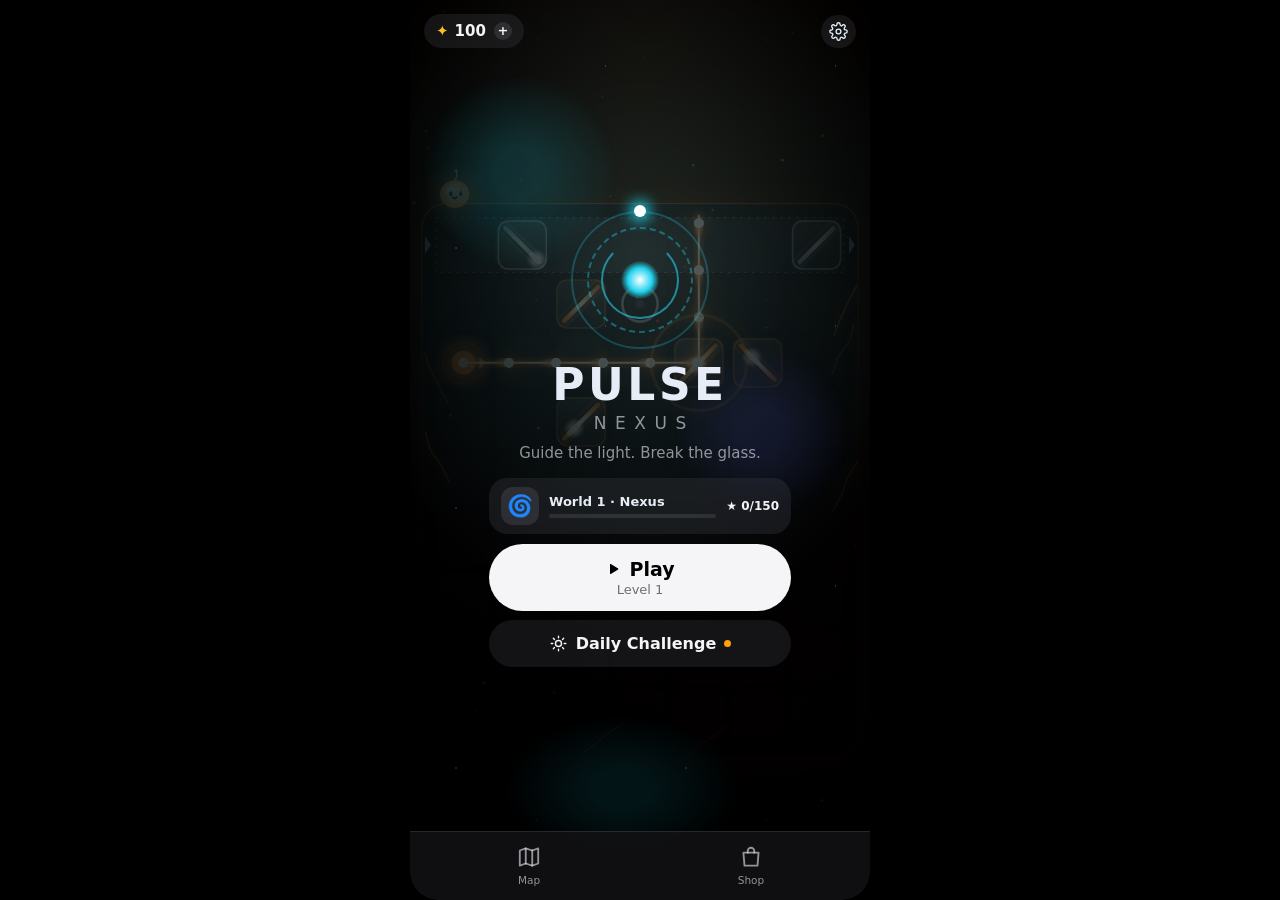
==== commit c51b73ca: "play: keep the beam tinted on colour levels Co-Authored-By: Claude Fable 5.1 <noreply@anthropic.com>" ====
--- a/play/index.html
+++ b/play/index.html
@@ -3179,8 +3179,9 @@
           else { c.strokeStyle = st.light; c.lineWidth = Math.max(2.6, cs * .082); c.shadowColor = st.c; c.shadowBlur = 14; }
           stroke(r.pts);
         } else {
-          c.globalAlpha = (orbs ? .68 : .92) * corePulse;
-          c.strokeStyle = '#ffffff';
+          // colour levels: the beam's colour IS the puzzle (filters, twin lasers), so the core stays tinted there instead of white-hot
+          c.globalAlpha = (cm ? (orbs ? .5 : .7) : (orbs ? .68 : .92)) * corePulse;
+          c.strokeStyle = cm ? st.light : '#ffffff';
           c.lineWidth = Math.max(orbs ? 1.1 : 1.5, cs * (orbs ? .02 : .032));
           stroke(r.pts);
         }
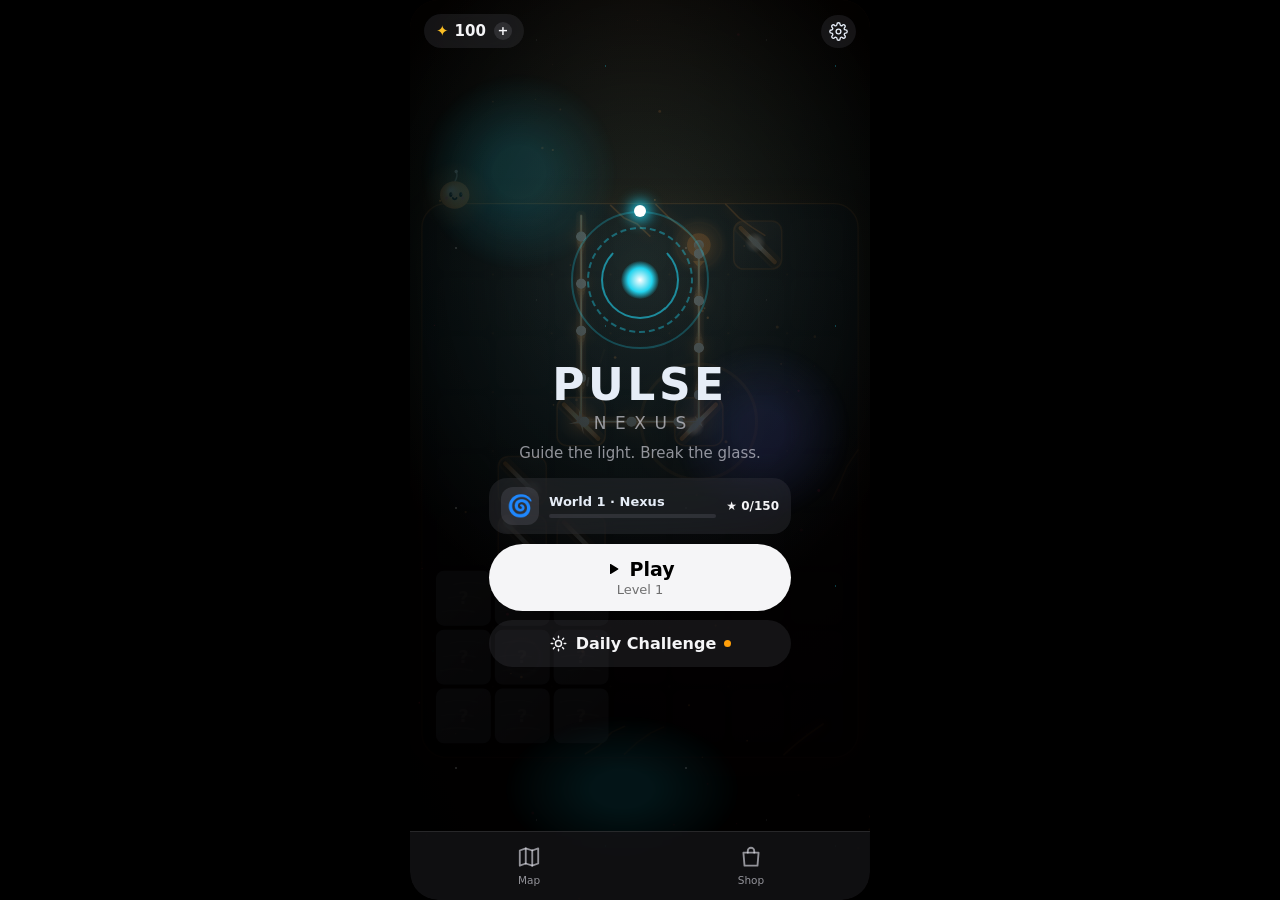
==== commit 513d19f1: "play: rebuild (review tools panel) Co-Authored-By: Claude Opus 5.5 <noreply@anthropic.com> Claude-Se" ====
--- a/play/index.html
+++ b/play/index.html
@@ -3595,10 +3595,22 @@
     }
     this.open('<h2>' + t('chooseLevel') + '</h2><p>' + worldLabel(s) + '<br>' + s + ' – ' + (s + per - 1) + '</p><div class="grid">' + cells + '</div><div class="row"><button class="btn ' + (p ? '' : 'dis') + '" data-act="mapPrev">‹</button><button class="btn primary" data-act="goCur">' + t('current') + '</button><button class="btn ' + (p < maxPage ? '' : 'dis') + '" data-act="mapNext">›</button></div><button class="btn gold" data-act="dailyGo">' + t('dcBtn') + (S.dc.day === dayNum() ? ' ✓' : '') + '</button><button class="btn" data-act="close">' + t('close') + '</button>');
   },
-  testAdsTap() {
-    const B = window.PNBridge; if (!B || !B.setTestAds) return;
+  testAdsTap() {     // 7 quick taps on the Settings title: the review / developer panel (App Review notes describe this)
     this._ta = (this._ta || 0) + 1; clearTimeout(this._taT); this._taT = setTimeout(() => { this._ta = 0; }, 2500);
-    if (this._ta >= 7) { this._ta = 0; const on = !B.testAds(); B.setTestAds(on); toast(on ? '🧪 Google test ads ON — reopen the app' : 'Test ads OFF — reopen the app', 4000); }
+    if (this._ta >= 7) { this._ta = 0; this.devPanel(); }
+  },
+  devPanel() {
+    const B = window.PNBridge, ads = B && B.setTestAds;
+    this.open('<h2>Review tools</h2><p>Opens every level and mode so later mechanics can be checked quickly. Progress is only changed on this device.</p>' +
+      '<button class="btn primary" data-act="devUnlock">Unlock all levels</button>' +
+      (ads ? '<button class="btn" data-act="devAds">' + (B.testAds() ? 'Google test ads: on' : 'Google test ads: off') + '</button>' : '') +
+      '<button class="btn" data-act="close">' + t('close') + '</button>');
+  },
+  devUnlock() {
+    S.highest = Math.max(S.highest || 1, 300);
+    if (S.tr && S.tr[1]) S.tr[1].k = Math.max(S.tr[1].k || 0, CFG.EXTREME_AFTER + 1);
+    if (S.tr && S.tr[2]) S.tr[2].k = Math.max(S.tr[2].k || 0, 1);
+    persist(); this.closeModal(); toast('All levels and modes unlocked', 2600); if (onTitle()) renderTitle();
   },
   settings() {
     this.open('<h2 data-act="testAds">' + t('settings') + (window.PNBridge && window.PNBridge.testAds && window.PNBridge.testAds() ? ' 🧪' : '') + '</h2><div class="opt"><span>' + t('music') + ' <small style="color:var(--mut)">' + Music.WORLDS[Music.world].hz + ' Hz</small></span><div class="seg"><button data-act="mus" data-v="1" class="' + (S.music ? 'on' : '') + '">' + t('on') + '</button><button data-act="mus" data-v="0" class="' + (!S.music ? 'on' : '') + '">' + t('off') + '</button></div></div><div class="opt"><span>' + t('sound') + '</span><div class="seg"><button data-act="snd" data-v="1" class="' + (S.sound ? 'on' : '') + '">' + t('on') + '</button><button data-act="snd" data-v="0" class="' + (!S.sound ? 'on' : '') + '">' + t('off') + '</button></div></div>' +
@@ -3772,6 +3784,8 @@
       case 'share': this.share(); break;
       case 'shareLink': this.shareLink(); break;
       case 'testAds': this.testAdsTap(); break;
+      case 'devUnlock': this.devUnlock(); break;
+      case 'devAds': { const B = window.PNBridge; if (B && B.setTestAds) { const on = !B.testAds(); B.setTestAds(on); toast(on ? '🧪 Google test ads ON — reopen the app' : 'Test ads OFF — reopen the app', 4000); } this.closeModal(); break; }
       case 'evClaim': { const e = ensureEvent(), i = +el.dataset.i; if (e.tok < CFG.EVENT_GOALS[i] || e.got.includes(i)) break; e.got.push(i);
         if (i === 0) S.gems += 100; else if (i === 1) ['moves', 'reveal', 'shield'].forEach(k => { S.tok[k] = (S.tok[k] || 0) + 2; }); else { const id = 'ev-' + EVENT.id; if (!S.skins.includes(id)) S.skins.push(id); S.skin = id; }
         persist(); sound.star(i); this.hud(); this.eventInfo(); break; }
